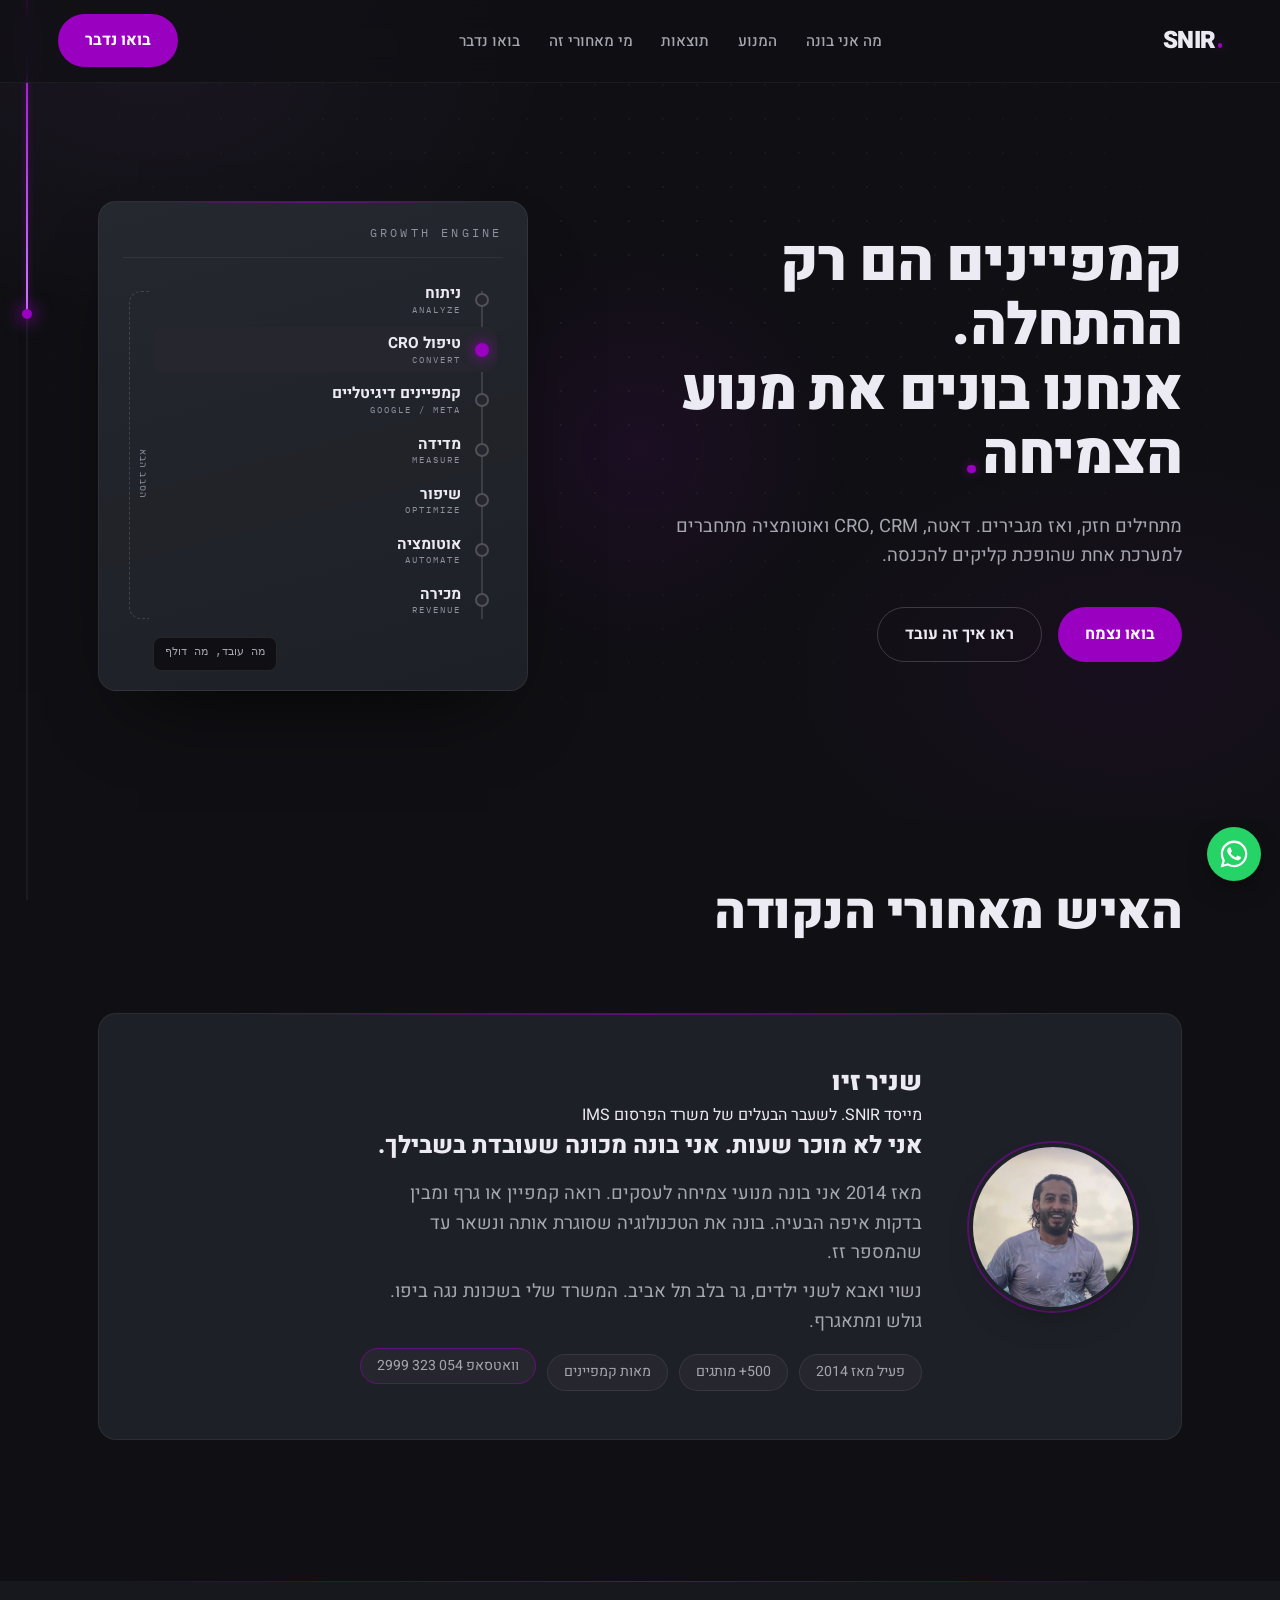
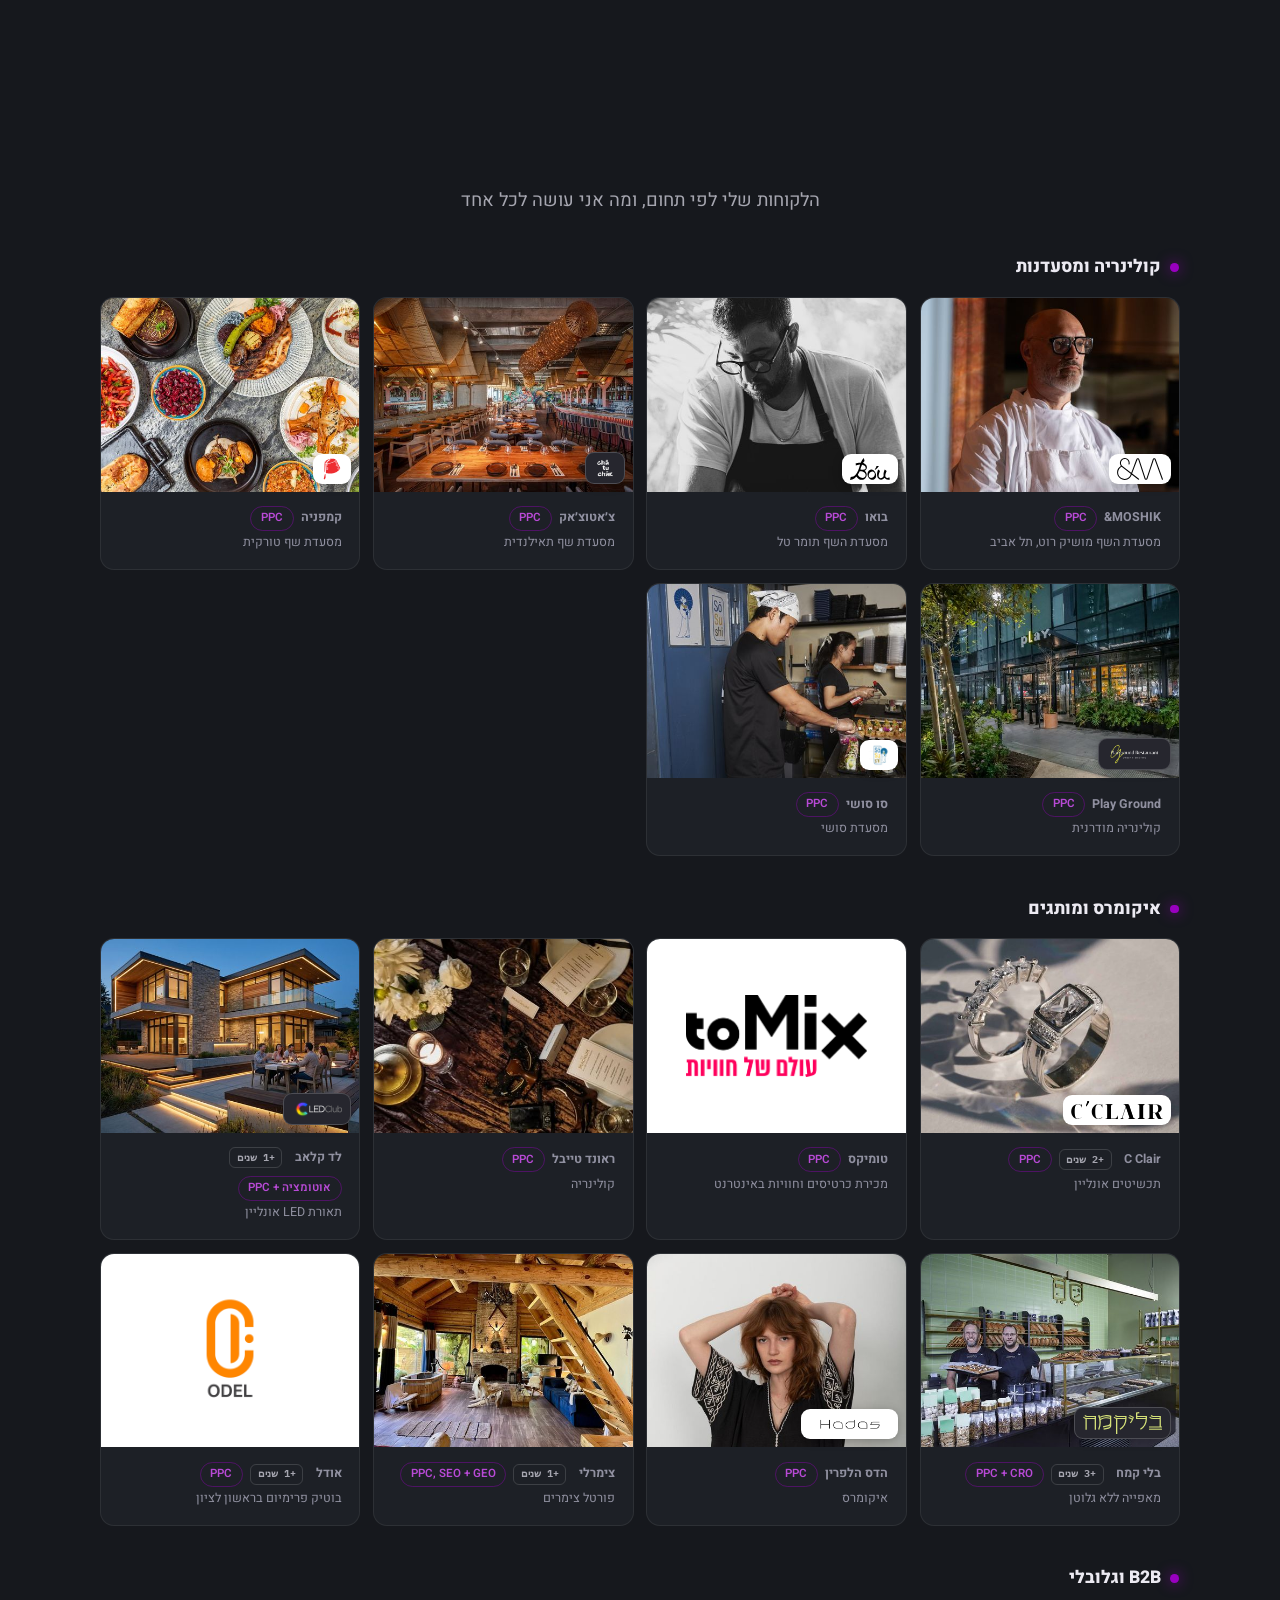
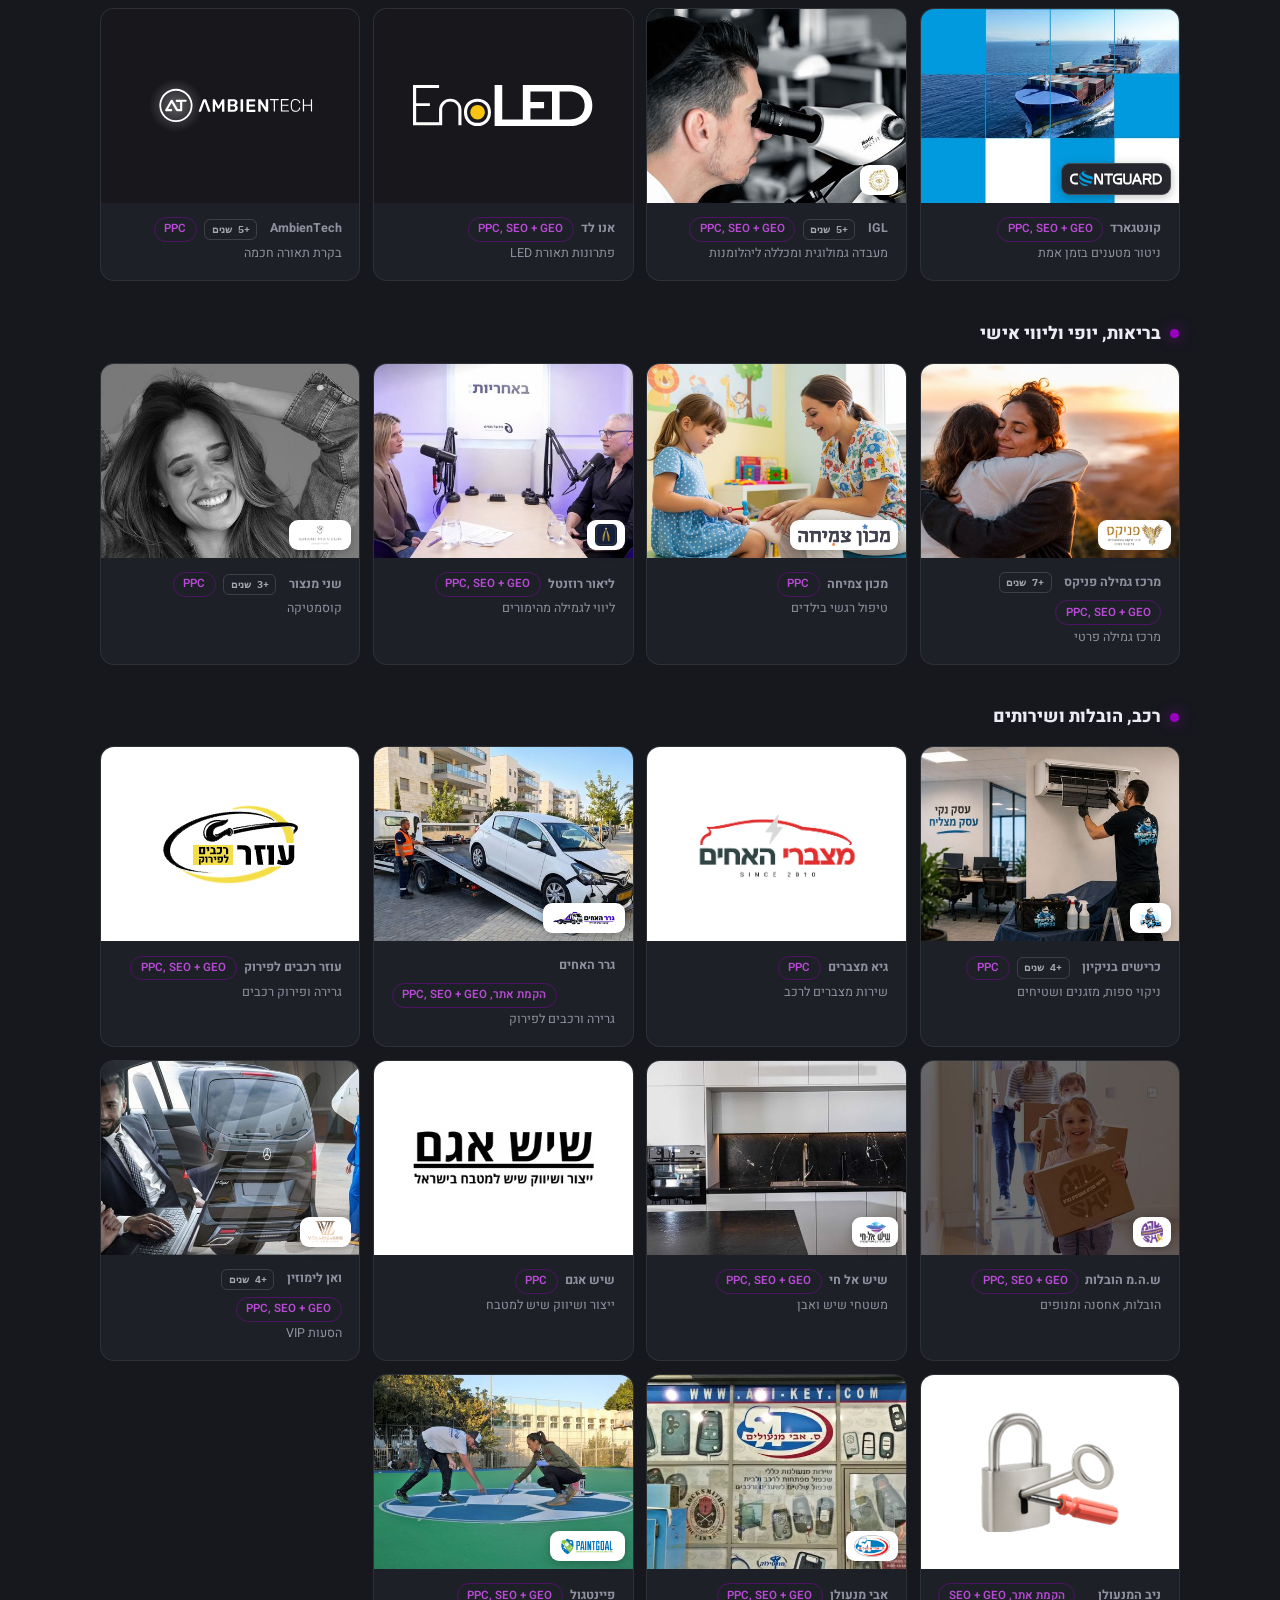
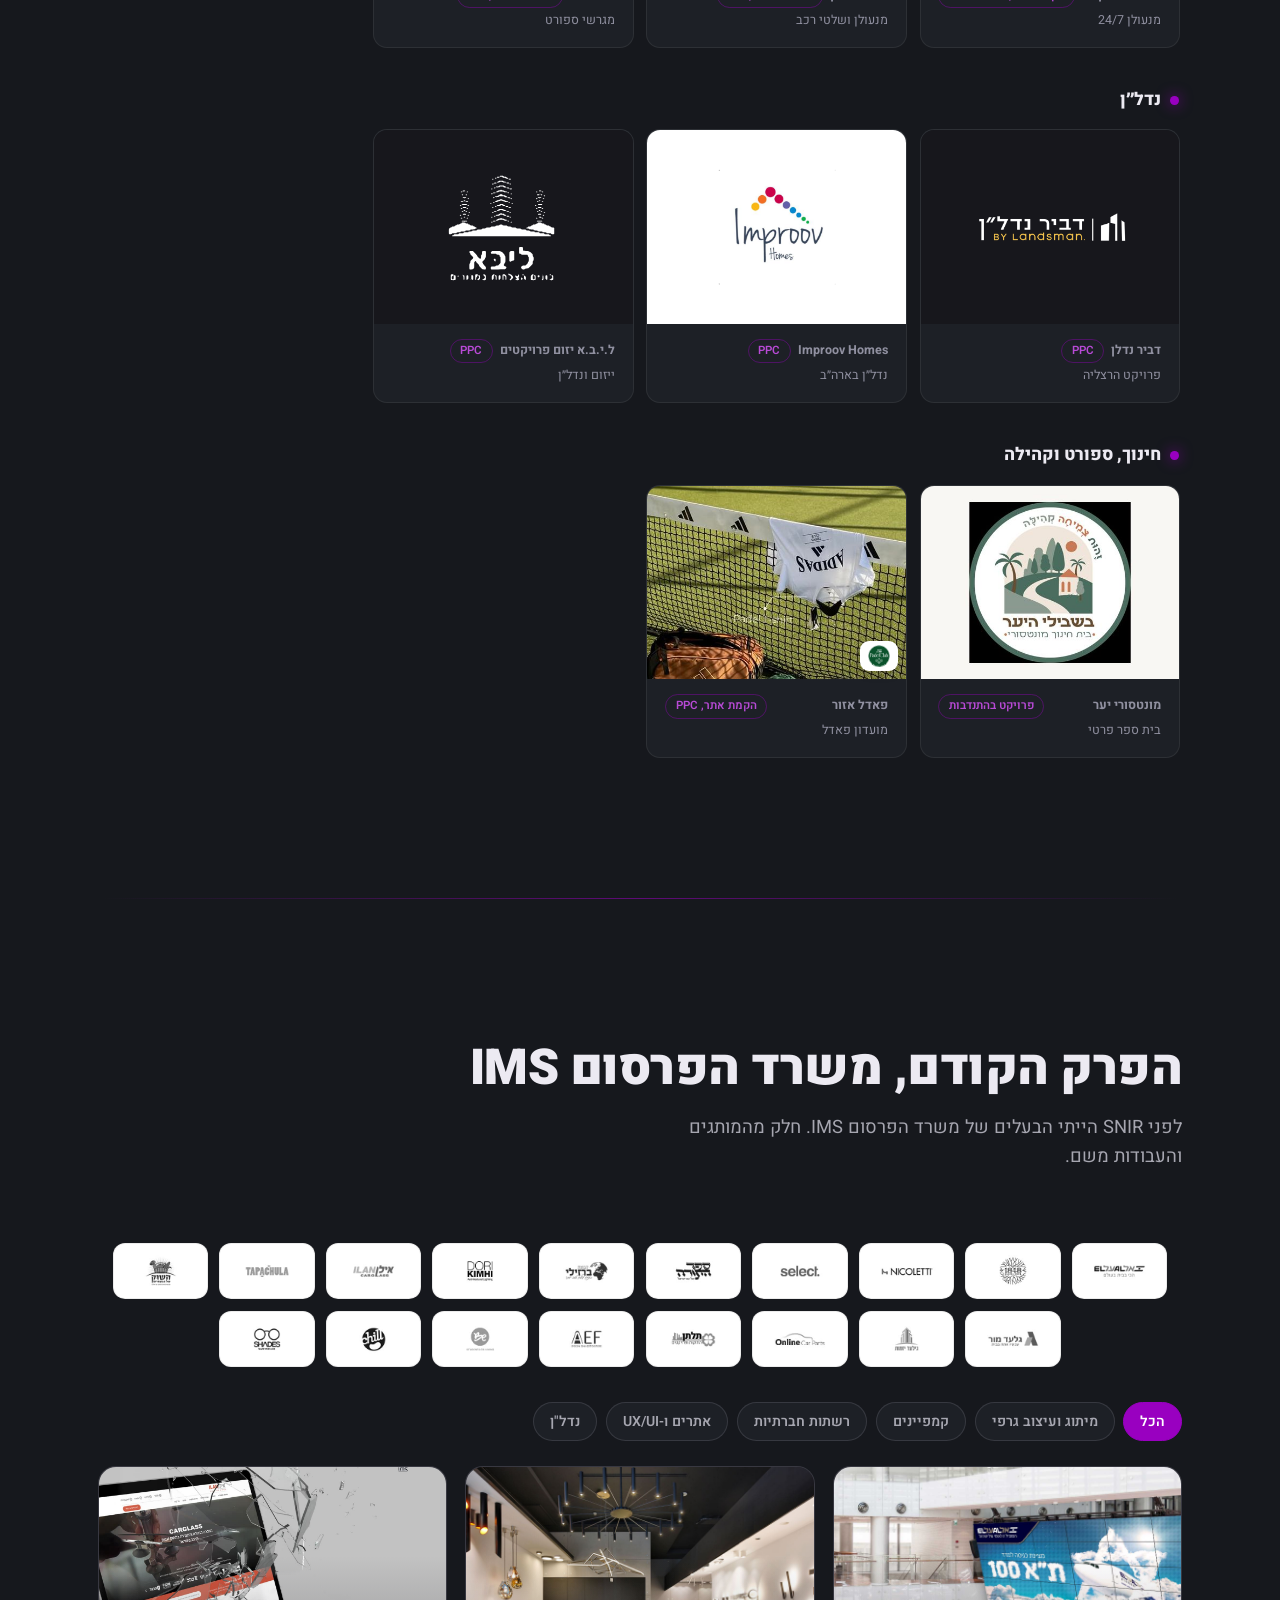
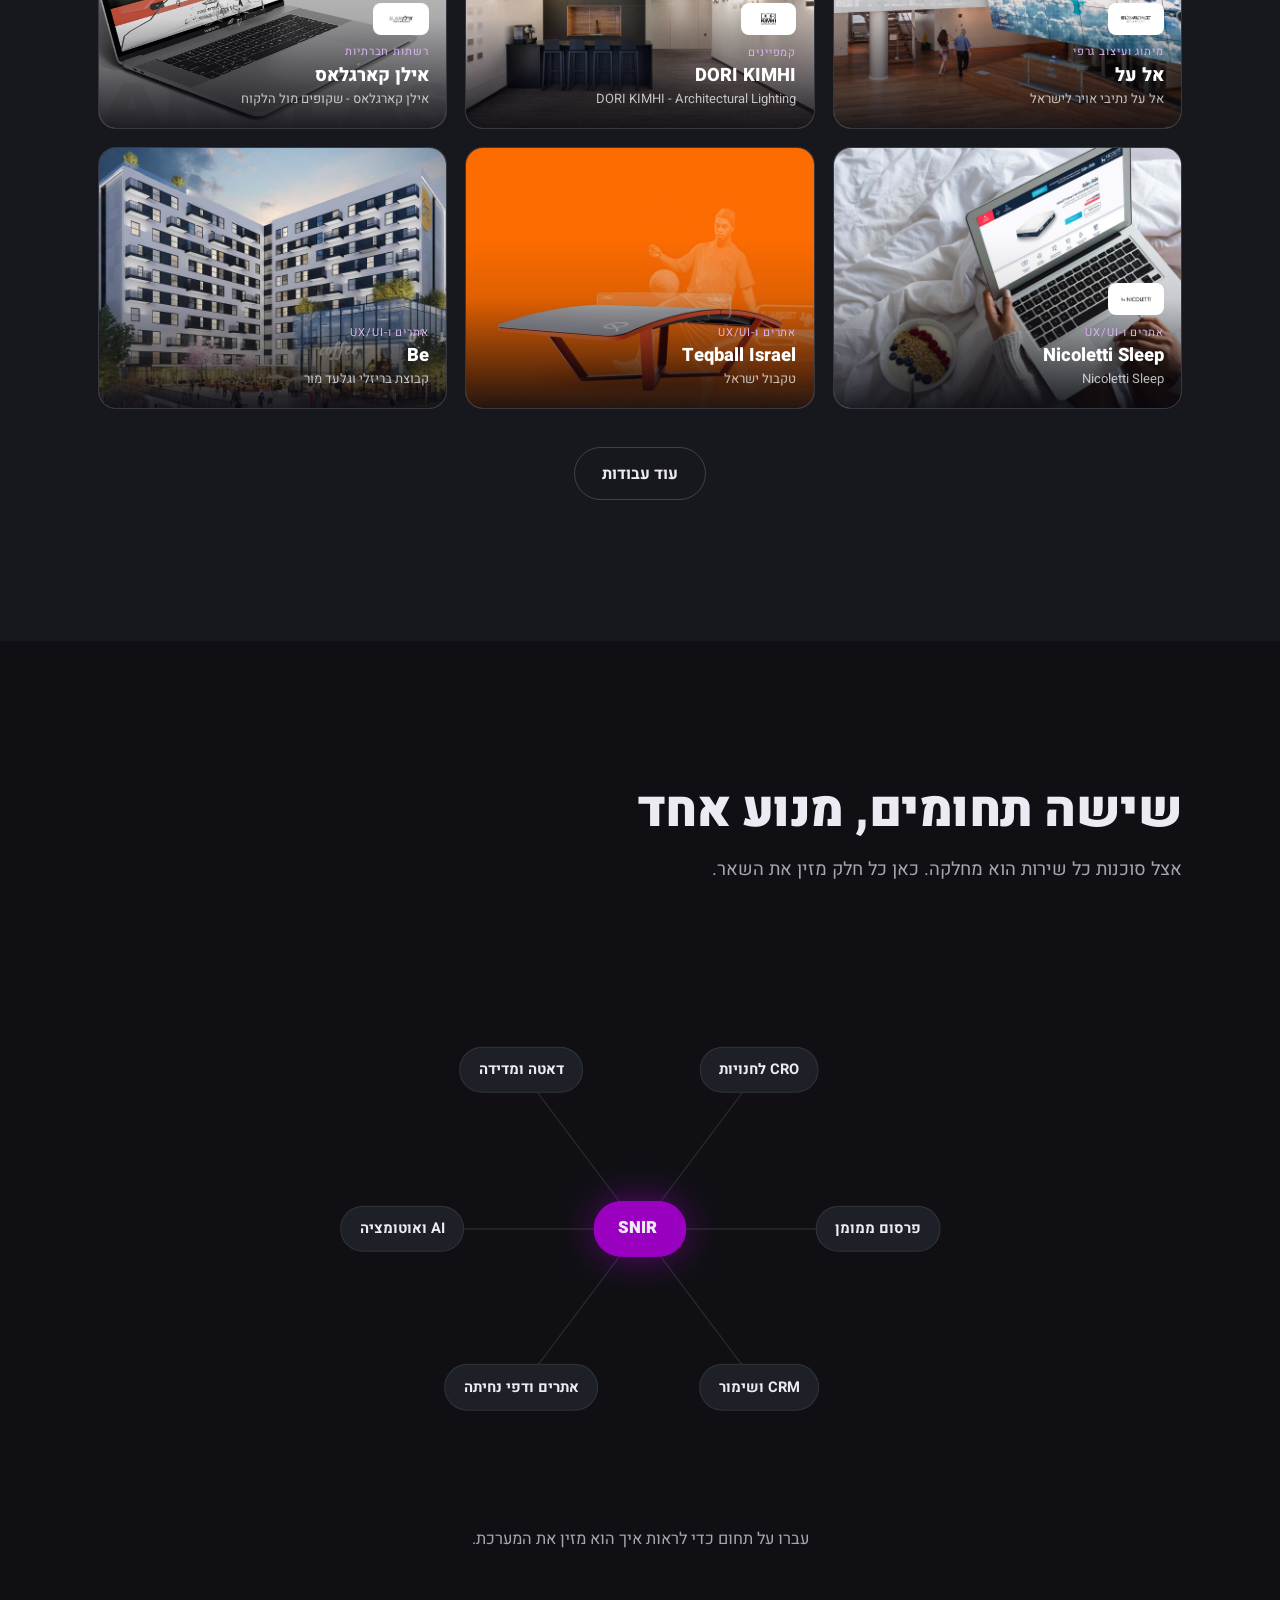
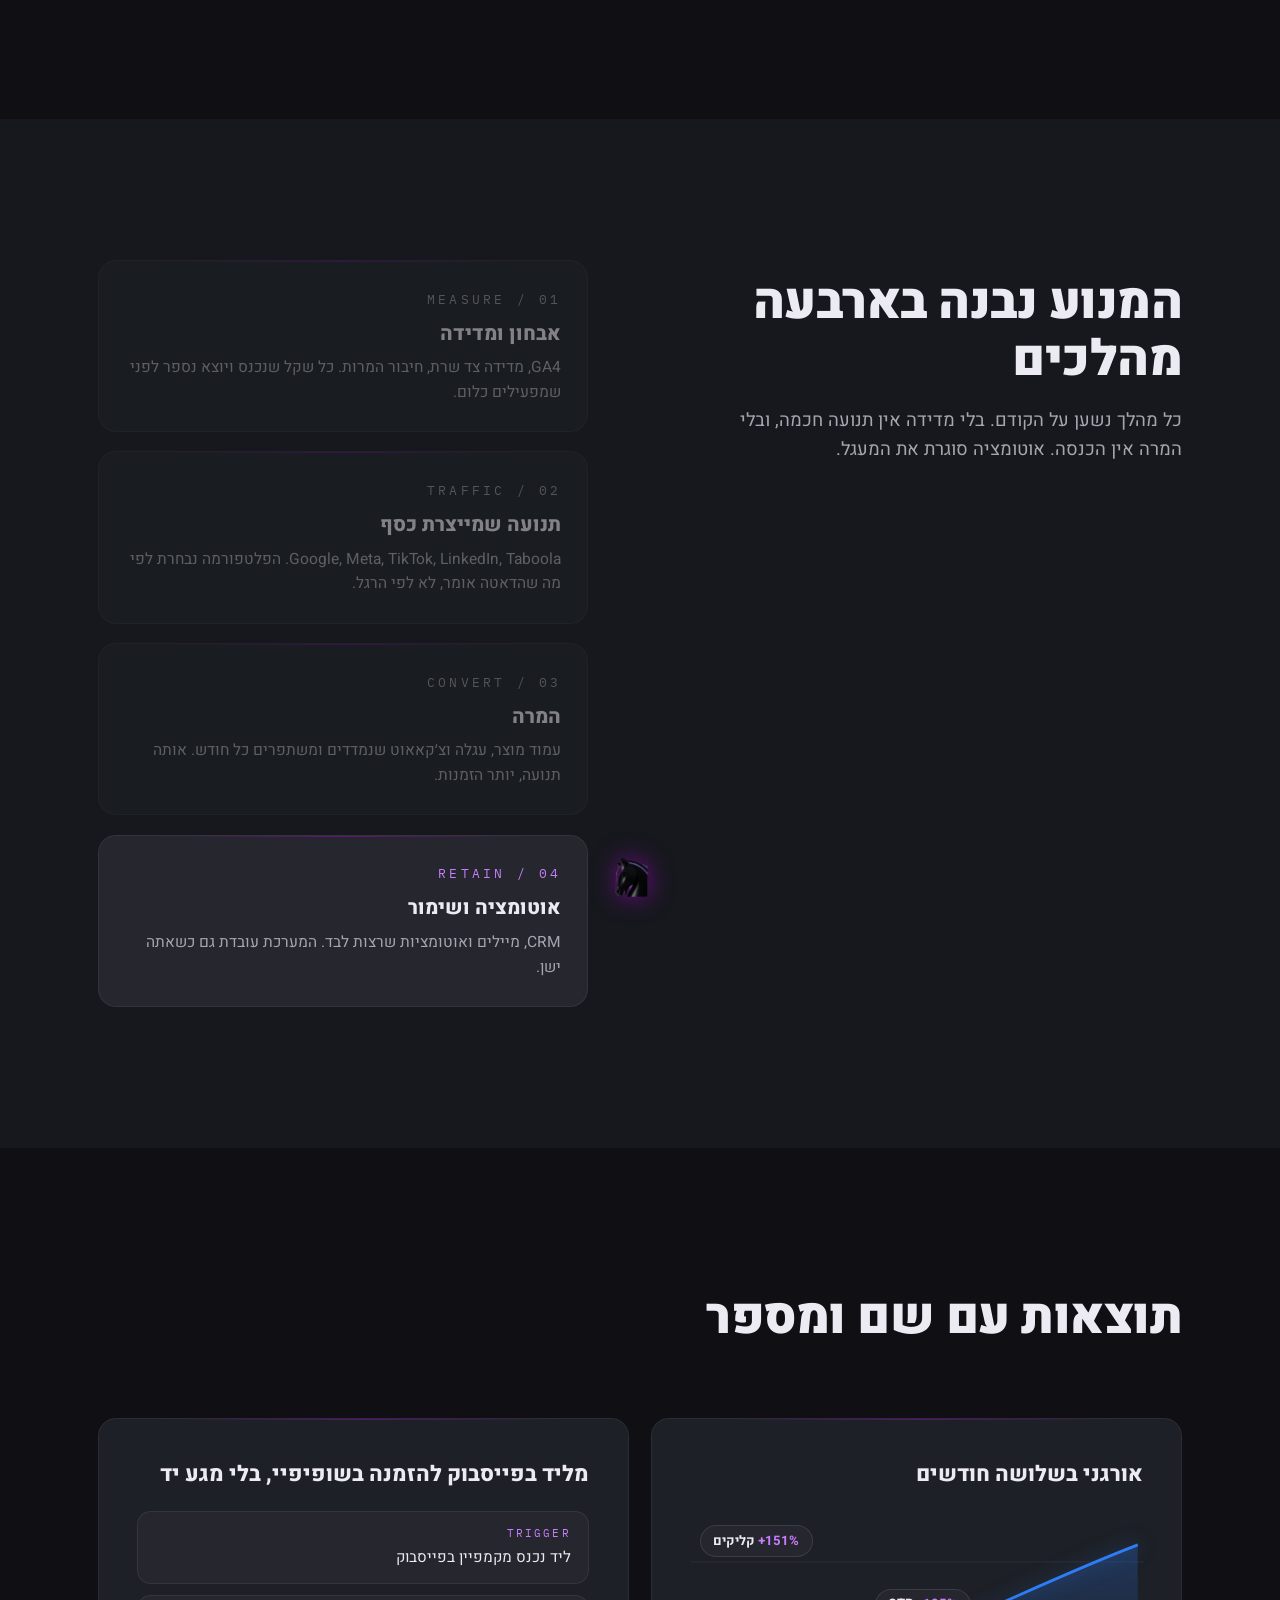
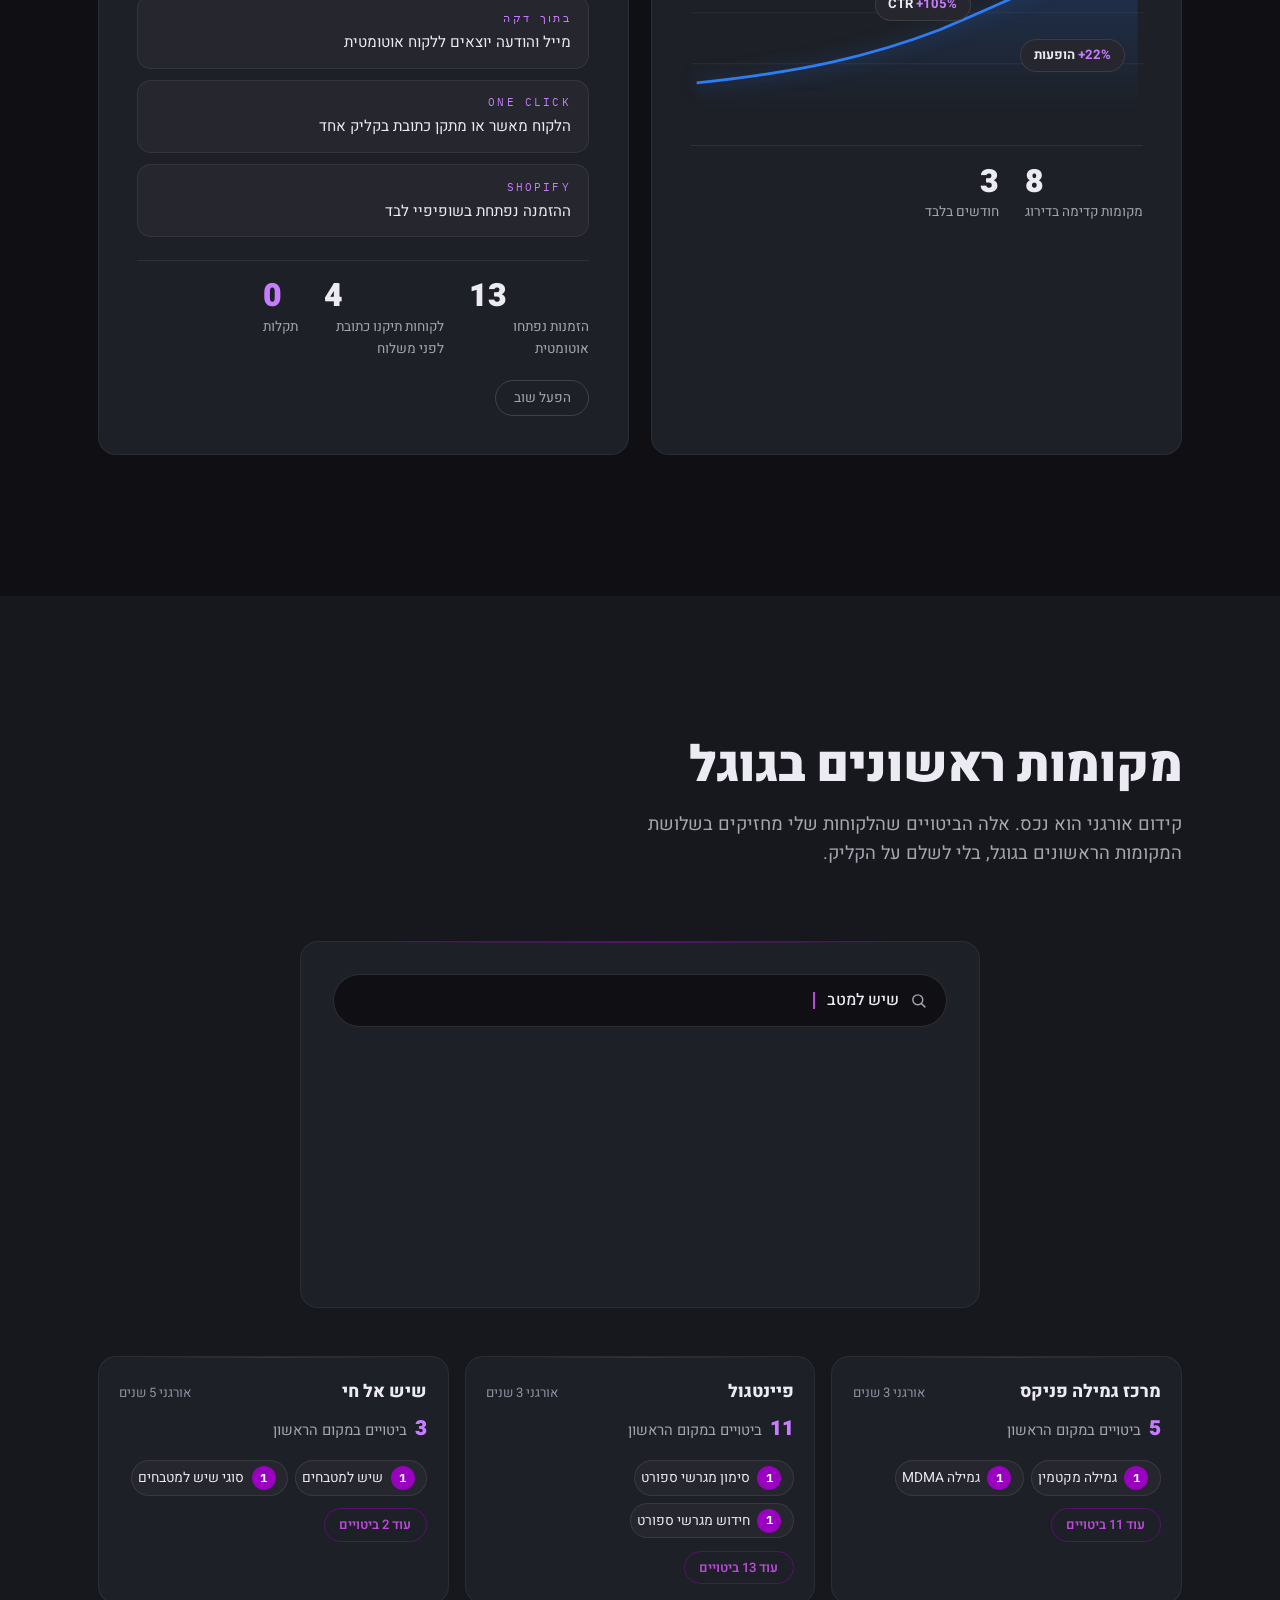
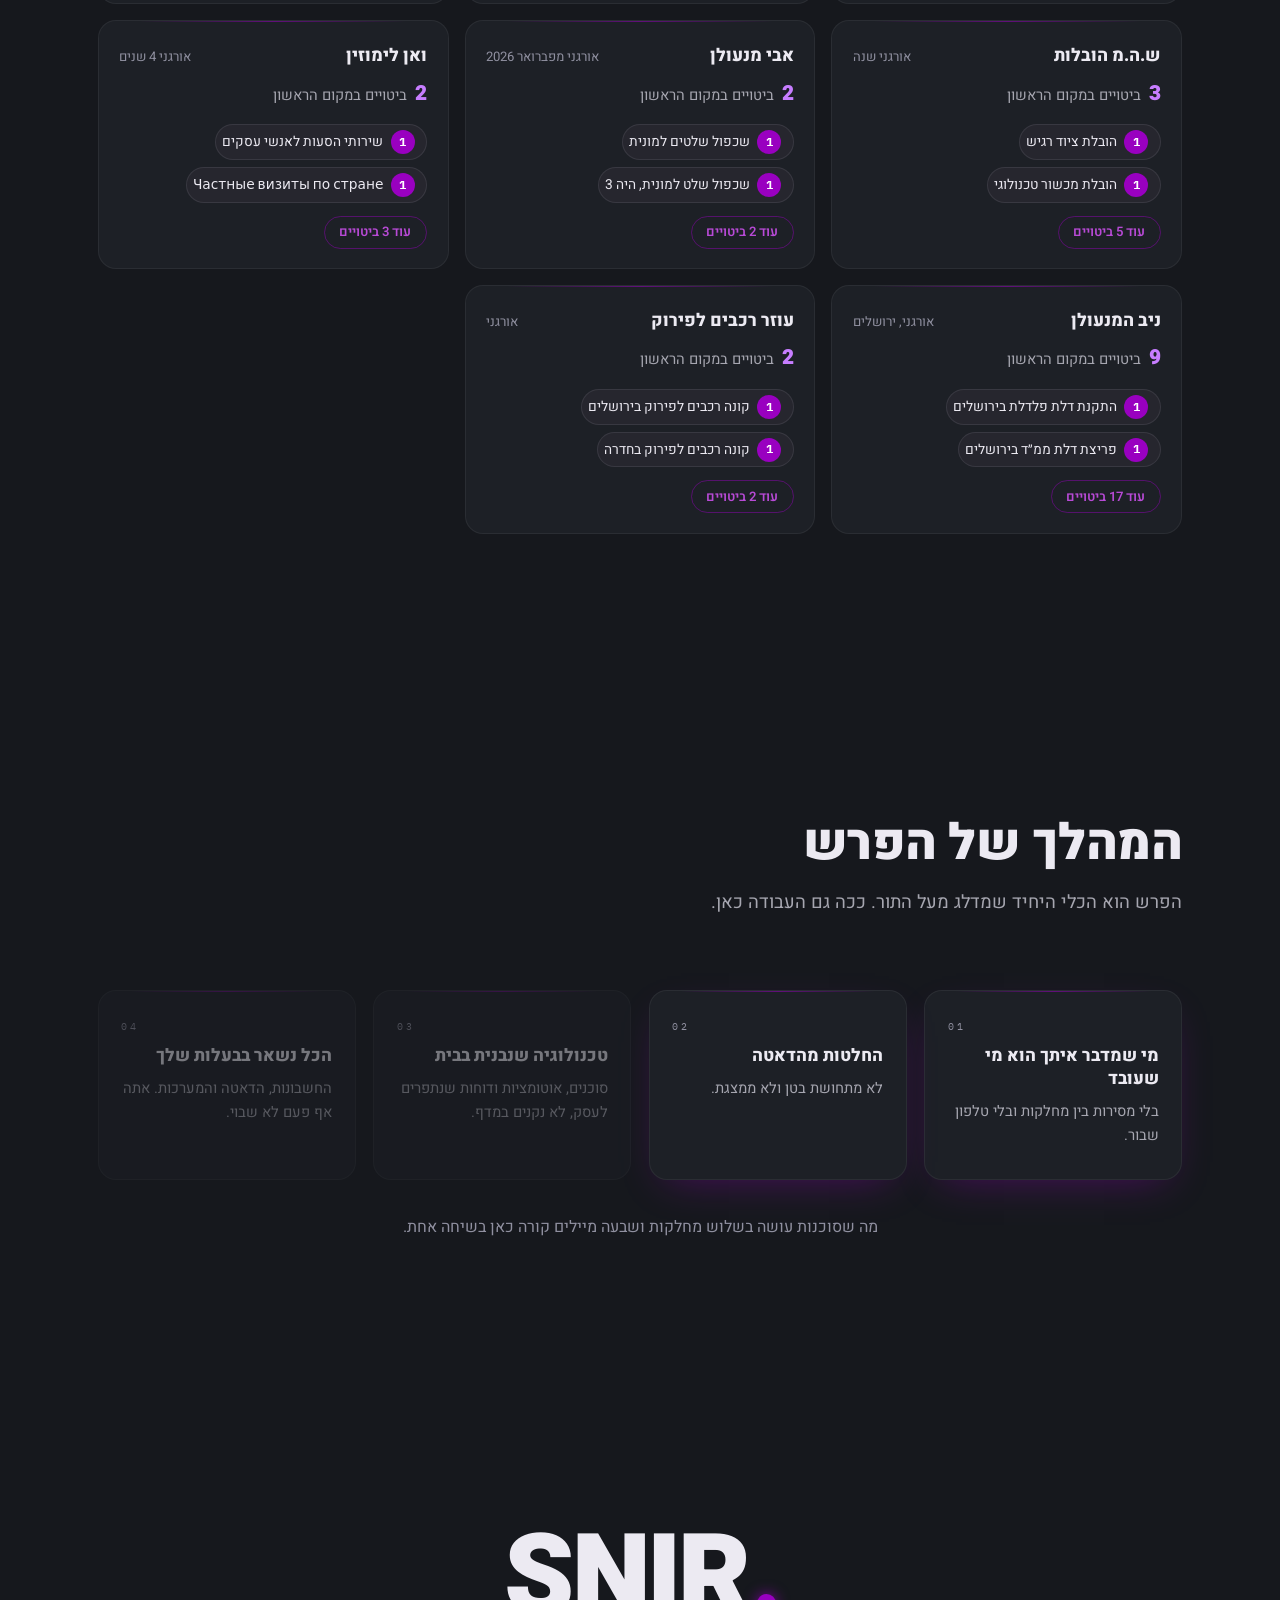
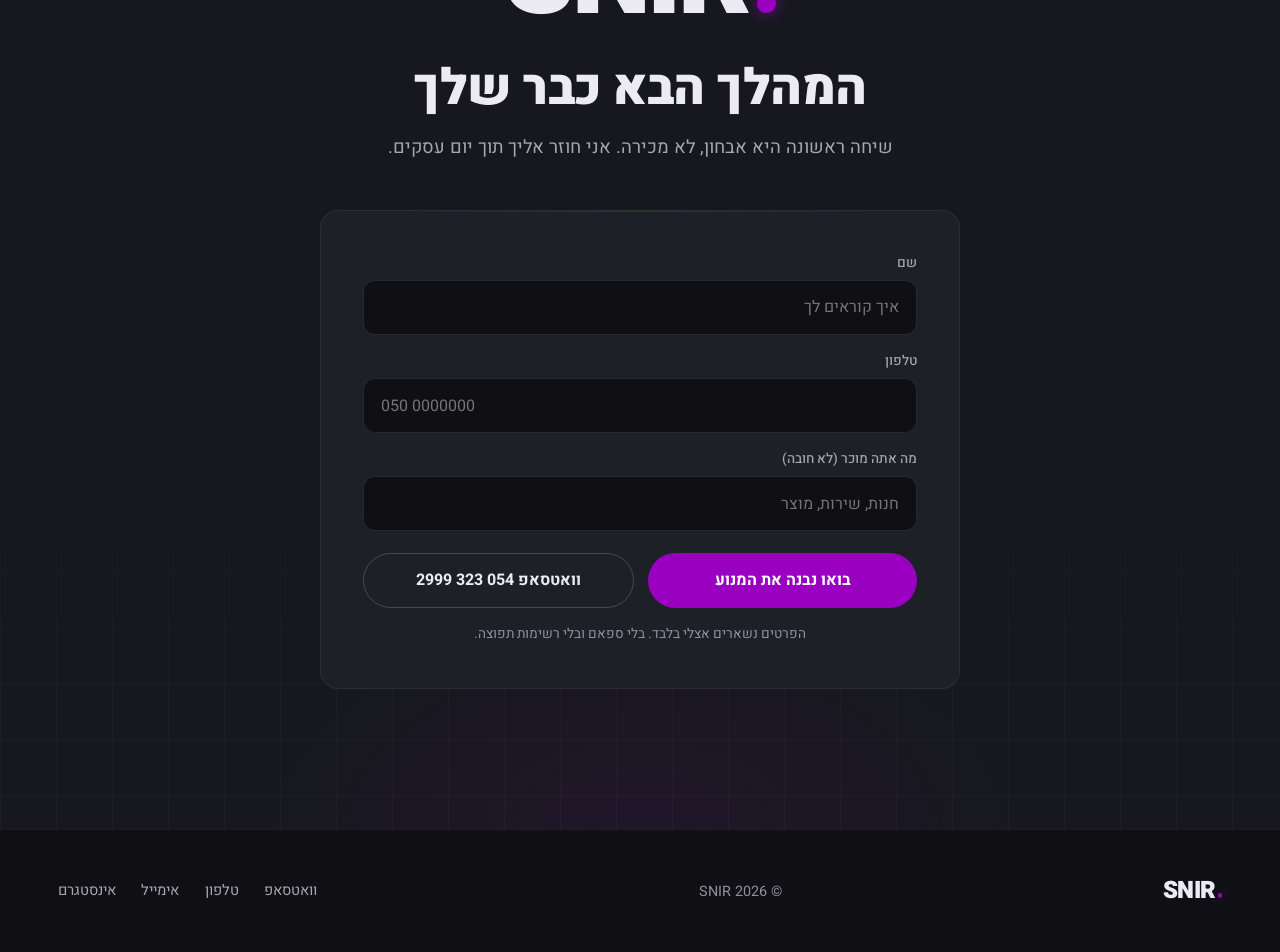
==== index.html @ 6c7187f3 "Trim client list: remove Gino Surf Shop, Barzilai Mor, 2PHD (incl. organic panel and SERP query), Mi" ====
<!DOCTYPE html>
<html lang="he" dir="rtl">
<head>
  <!-- Google Tag Manager -->
  <script>(function(w,d,s,l,i){w[l]=w[l]||[];w[l].push({'gtm.start':
  new Date().getTime(),event:'gtm.js'});var f=d.getElementsByTagName(s)[0],
  j=d.createElement(s),dl=l!='dataLayer'?'&l='+l:'';j.async=true;j.src=
  'https://www.googletagmanager.com/gtm.js?id='+i+dl;f.parentNode.insertBefore(j,f);
  })(window,document,'script','dataLayer','GTM-WCPBBN33');</script>
  <!-- End Google Tag Manager -->

  <meta charset="UTF-8">
  <meta name="viewport" content="width=device-width, initial-scale=1.0">
  <title>SNIR. · מנוע צמיחה, דאטה ואוטומציה</title>
  <meta name="description" content="שניר זיו מחבר פרסום ממומן, דאטה, CRO ואוטומציה למערכת אחת שהופכת קליקים להכנסה. מלווה עסקים ומותגים מאז 2014, עם שליטה מלאה בכל המספרים.">
  <meta name="theme-color" content="#101014">
  <link rel="canonical" href="https://snirdote.co.il/">
  <meta property="og:type" content="website">
  <meta property="og:url" content="https://snirdote.co.il/">
  <meta property="og:title" content="SNIR. · מנוע צמיחה, דאטה ואוטומציה">
  <meta property="og:description" content="קמפיינים הם רק ההתחלה. פרפורמנס, דאטה, CRO ואוטומציה במערכת אחת, מהקליק ועד להכנסה.">
  <meta property="og:image" content="https://snirdote.co.il/assets/brand/snir-seal.png">
  <meta property="og:locale" content="he_IL">
  <meta property="og:site_name" content="SNIR">
  <meta property="og:image:alt" content="החותם של SNIR, פרש שחמט בתוך עיגול">
  <meta name="twitter:card" content="summary_large_image">
  <link rel="icon" type="image/png" href="assets/brand/favicon.png">
  <link rel="preconnect" href="https://fonts.googleapis.com">
  <link rel="preconnect" href="https://fonts.gstatic.com" crossorigin>
  <link href="https://fonts.googleapis.com/css2?family=Heebo:wght@400;500;700;800;900&family=IBM+Plex+Mono:wght@400;500&display=swap" rel="stylesheet">

<style>
/* ============ tokens ============ */
:root{
  --bg:#101014; --panel:#16181D; --card:#1D2026; --raise:#26262E;
  --purple:#9900C0; --purple-soft:#B84AD6; --blue:#2E7CF6; --pink:#C77DFF;
  --text:#ECEAF2; --dim:#A6A6B0; --mute:#9090A0;
  --mono:'IBM Plex Mono',monospace; --sans:'Heebo',system-ui,sans-serif;
  --maxw:1200px; --pad:clamp(1.25rem,4.5vw,4rem);
  --keyline:linear-gradient(90deg,transparent,rgba(153,0,192,.55),transparent);
}
*{margin:0;padding:0;box-sizing:border-box}
html{scroll-behavior:smooth}
body{font-family:var(--sans);background:var(--bg);color:var(--text);line-height:1.6;overflow-x:hidden}
a{color:inherit;text-decoration:none}
img{max-width:100%}
.wrap{max-width:var(--maxw);margin-inline:auto;padding-inline:var(--pad)}
section{padding-block:clamp(5rem,11vw,10rem);position:relative}
h2{font-size:clamp(1.9rem,4.5vw,3.1rem);font-weight:900;letter-spacing:-.01em;line-height:1.15}
.lead{color:var(--dim);font-size:clamp(1rem,2.2vw,1.15rem);max-width:56ch}
.mono{font-family:var(--mono);font-size:.72rem;letter-spacing:.28em;text-transform:uppercase;color:var(--mute);display:block;direction:ltr;unicode-bidi:isolate;text-align:match-parent}
.mono.p{color:var(--mute)}
.grad{background:linear-gradient(92deg,var(--purple-soft),var(--pink));-webkit-background-clip:text;background-clip:text;color:transparent}
.dot{display:inline-block;width:.16em;height:.16em;border-radius:50%;background:var(--purple);vertical-align:baseline;margin-inline-start:.08em;box-shadow:0 0 14px rgba(153,0,192,.8)}
.sec-head{margin-bottom:clamp(2.5rem,6vw,4.5rem)}
.sec-head .mono{margin-bottom:.9rem}

/* keyline top edge for cards */
.kcard{background:var(--card);border-radius:18px;position:relative;border:1px solid rgba(255,255,255,.06)}
.kcard::before{content:"";position:absolute;top:0;inset-inline:12%;height:1px;background:var(--keyline)}

/* ============ reveal system ============ */
.reveal{opacity:0;transform:translateY(14px);transition:opacity .7s cubic-bezier(.2,.7,.2,1),transform .7s cubic-bezier(.2,.7,.2,1);transition-delay:calc(var(--i,0)*75ms)}
.reveal.on{opacity:1;transform:none}

/* ============ signal thread ============ */
#thread{position:fixed;inset-block:0;inset-inline-end:26px;width:2px;z-index:5;pointer-events:none}
#thread .track{position:absolute;inset:0;background:rgba(255,255,255,.05)}
#thread .fill{position:absolute;top:0;left:0;width:100%;height:100%;background:linear-gradient(180deg,var(--purple),var(--pink));transform:scaleY(0);transform-origin:top;box-shadow:0 0 10px rgba(153,0,192,.6)}
#thread .head{position:absolute;left:50%;top:0;width:10px;height:10px;border-radius:50%;background:var(--purple);box-shadow:0 0 16px 4px rgba(153,0,192,.55);transform:translate(-50%,-50%)}
@media(max-width:900px){#thread{display:none}}

/* ============ cursor glow ============ */
#cursor{position:fixed;width:460px;height:460px;border-radius:50%;pointer-events:none;z-index:1;
  background:radial-gradient(circle,rgba(153,0,192,.09),transparent 65%);transform:translate(-50%,-50%);left:0;top:0}
@media(hover:none){#cursor{display:none}}

/* ============ topbar ============ */
.topbar{position:fixed;inset-inline:0;top:0;z-index:50;display:flex;align-items:center;justify-content:space-between;
  padding:.9rem var(--pad);backdrop-filter:blur(14px);background:rgba(16,16,20,.72);border-bottom:1px solid rgba(255,255,255,.05)}
.brand{font-weight:900;font-size:1.5rem;letter-spacing:-.02em;direction:ltr}
.brand .dot{width:.2em;height:.2em;animation:dotpulse 2.6s ease-in-out infinite}
@keyframes dotpulse{0%,100%{box-shadow:0 0 10px rgba(153,0,192,.55)}50%{box-shadow:0 0 22px 4px rgba(153,0,192,.95)}}
.topbar nav{display:flex;gap:1.8rem}
.topbar nav a{color:var(--dim);font-size:.95rem;font-weight:500;transition:color .2s}
.topbar nav a:hover{color:var(--text)}
.btn{display:inline-flex;align-items:center;gap:.55rem;background:var(--purple);color:#fff;font-weight:700;
  padding:.85rem 1.7rem;border-radius:999px;border:none;cursor:pointer;font-size:1rem;font-family:var(--sans);
  transition:transform .2s,box-shadow .2s,background .2s;will-change:transform}
.btn:hover{box-shadow:0 8px 34px -8px rgba(153,0,192,.75);background:#AB0FD4}
.btn.ghost{background:transparent;border:1px solid rgba(255,255,255,.18);color:var(--text)}
.btn.ghost:hover{border-color:var(--purple-soft);color:#fff;box-shadow:none}
.nav-toggle{display:none;background:none;border:none;color:var(--text);cursor:pointer}
@media(max-width:900px){
  .topbar nav{display:none;position:absolute;top:100%;inset-inline:0;background:rgba(16,16,20,.97);flex-direction:column;padding:1.4rem var(--pad);gap:1.1rem;border-bottom:1px solid rgba(255,255,255,.07)}
  .topbar.open nav{display:flex}
  .nav-toggle{display:block}
  .topbar .btn{padding:.6rem 1.1rem;font-size:.9rem}
}

/* ============ hero ============ */
.hero{min-height:min(100svh,820px);display:flex;align-items:center;padding-top:5.5rem;padding-bottom:1rem;
  background:
    radial-gradient(52vw 46vh at 12% 8%,rgba(199,125,255,.05),transparent 60%),
    radial-gradient(44vw 40vh at 88% 82%,rgba(153,0,192,.06),transparent 60%),
    var(--bg)}
.hero::before{content:"";position:absolute;inset:0;
  background-image:radial-gradient(rgba(255,255,255,.05) 1px,transparent 1px);
  background-size:34px 34px;mask-image:radial-gradient(60% 60% at 50% 40%,#000 20%,transparent 100%);pointer-events:none}
.hero .wrap{display:grid;grid-template-columns:1.05fr .95fr;gap:clamp(2rem,5vw,5rem);align-items:center;position:relative;z-index:2}
.hero h1{font-size:clamp(2.1rem,4.6vw,3.6rem);font-weight:900;line-height:1.12;letter-spacing:-.015em}
.hero h1 .line{display:block;overflow:hidden}
.hero h1 .line>span{display:inline-block;transform:translateY(110%);animation:riseup .9s cubic-bezier(.2,.75,.2,1) forwards}
.hero h1 .line:nth-child(2)>span{animation-delay:.12s}
@keyframes riseup{to{transform:none}}
.hero .sub{margin-top:1.5rem;max-width:54ch}
.hero .ctas{margin-top:2.3rem;display:flex;gap:1rem;flex-wrap:wrap}
.hero .eyebrow{margin-bottom:1.2rem}

@keyframes drawline{to{stroke-dashoffset:0}}
/* hero growth engine */
.hdot{display:inline-block;width:.15em;height:.15em;border-radius:50%;background:var(--purple);
  margin-inline-start:.1em;box-shadow:0 0 10px rgba(153,0,192,.55)}
.engine{padding:1.4rem 1.5rem 1.2rem;background:linear-gradient(165deg,rgba(255,255,255,.035),rgba(255,255,255,0)) ,var(--card);
  box-shadow:0 40px 80px -40px rgba(0,0,0,.8);max-width:430px;justify-self:end;width:100%}
.eng-head{display:flex;align-items:center;justify-content:space-between;margin-bottom:1.2rem;
  padding-bottom:.9rem;border-bottom:1px solid rgba(255,255,255,.06)}
.eng-live{font-family:var(--mono);font-size:.68rem;letter-spacing:.22em;color:var(--dim);display:flex;align-items:center;gap:.5rem;direction:ltr}
.eng-live .pdot{width:7px;height:7px;border-radius:50%;background:#4ADE80;opacity:.75;animation:livepulse 2.4s infinite}
@keyframes livepulse{0%,100%{opacity:.75}50%{opacity:.35}}
.eng-flow{position:relative;display:flex;flex-direction:column;gap:.35rem;padding-inline-start:6px;padding-inline-end:30px}
.eng-line{position:absolute;top:14px;bottom:52px;inset-inline-start:20px;width:2px;
  background:rgba(255,255,255,.12)}
.eng-return{position:absolute;top:14px;bottom:52px;inset-inline-end:6px;width:20px;
  border:1px dashed rgba(255,255,255,.14);border-inline-start:none;
  border-start-end-radius:12px;border-end-end-radius:12px}
.eng-return-label{position:absolute;inset-inline-end:-6px;top:50%;transform:translateY(-50%) rotate(90deg);
  font-size:.6rem;color:var(--mute);letter-spacing:.12em;white-space:nowrap}
.sig{position:absolute;inset-inline-start:17px;top:0;width:8px;height:8px;border-radius:50%;
  background:var(--blue);box-shadow:0 0 7px 1px rgba(46,124,246,.45);animation:sigfall 4.2s linear infinite;opacity:0}
.sig.s2{animation-delay:2.1s;background:rgba(184,74,214,.85);box-shadow:0 0 7px 1px rgba(153,0,192,.4)}
@keyframes sigfall{0%{top:2%;opacity:0}10%{opacity:1}80%{opacity:1}92%{top:82%;opacity:0}100%{top:82%;opacity:0}}
.erow{display:flex;align-items:center;gap:.85rem;padding:.44rem .5rem;border-radius:10px;position:relative;
  opacity:0;transform:translateY(8px);animation:rowin .6s cubic-bezier(.2,.7,.2,1) forwards;animation-delay:calc(.25s + var(--d)*.12s)}
@keyframes rowin{to{opacity:1;transform:none}}
.eng-flow.cycling .erow{transition:opacity .45s,background .45s}
.eng-flow.cycling .erow:not(.act){opacity:.38}
.eng-flow.cycling .erow.act{opacity:1;background:var(--raise)}
.edot{width:14px;height:14px;border-radius:50%;flex:0 0 auto;background:var(--raise);
  border:2px solid rgba(255,255,255,.2);position:relative;z-index:1;transition:background .45s,border-color .45s,box-shadow .45s}
.erow.act .edot{background:var(--purple);border-color:transparent;box-shadow:0 0 12px 2px rgba(153,0,192,.55)}
.etxt{display:flex;flex-direction:column;line-height:1.25;flex:1}
.etxt b{font-size:.96rem;font-weight:700}
.emono{font-family:var(--mono);font-size:.56rem;letter-spacing:.22em;color:var(--mute);direction:ltr;text-align:start;unicode-bidi:isolate;align-self:flex-start}
.loop-chip-wrap{display:flex;justify-content:flex-end;margin-top:.6rem;min-height:2.1em}
.echip{font-family:var(--mono);font-size:.7rem;color:var(--dim);background:var(--bg);
  border:1px solid rgba(255,255,255,.09);border-radius:8px;padding:.3rem .7rem;direction:rtl;white-space:nowrap;
  transition:opacity .3s}
.echip.swap{opacity:0}
@media(max-width:900px){
  .hero .wrap{grid-template-columns:1fr}
  .engine{justify-self:center;max-width:420px}
}

/* ============ proof band ============ */
#proof{background:var(--panel)}
#proof::before,#proof::after{content:"";position:absolute;inset-inline:8%;height:1px;background:var(--keyline)}
#proof::before{top:0}#proof::after{bottom:0}
.stats{display:grid;grid-template-columns:repeat(4,1fr);gap:1.1rem}
@media(max-width:820px){.stats{grid-template-columns:repeat(2,1fr)}}
.stat{padding:1.9rem 1.2rem;text-align:center}
.stat .num{font-weight:900;font-size:clamp(2.3rem,4.6vw,3.4rem);line-height:1;letter-spacing:-.02em;direction:ltr}
.stat.hot .num{background:linear-gradient(92deg,var(--purple-soft),var(--pink));-webkit-background-clip:text;background-clip:text;color:transparent}
.stat .lbl{color:var(--dim);margin-top:.7rem;font-size:.98rem}
.src{margin-top:1.6rem;text-align:center;color:var(--mute);font-size:.88rem}
.src .mono{margin-top:.5rem}
/* clients marquee */
.clients-head{margin-top:clamp(2.5rem,6vw,4rem);text-align:center}
.marq{margin-top:1.2rem;overflow:hidden;position:relative;
  mask-image:linear-gradient(90deg,transparent,#000 10%,#000 90%,transparent)}
.marq .row{display:flex;gap:.9rem;width:max-content;animation:marq 60s linear infinite}
.marq .row.rev{animation-direction:reverse;animation-duration:70s}
.marq:hover .row{animation-play-state:paused}
@keyframes marq{to{transform:translateX(50%)}}
.cchip{display:flex;flex-direction:column;gap:.1rem;background:var(--card);border:1px solid rgba(255,255,255,.07);
  border-radius:14px;padding:.7rem 1.25rem;white-space:nowrap;transition:border-color .25s,transform .25s}
.cchip:hover{border-color:rgba(153,0,192,.55);transform:translateY(-2px)}
.cchip b{font-size:.95rem;font-weight:700;color:var(--text)}
.cchip span{font-size:.78rem;color:var(--mute)}
.cchip i{font-style:normal;font-size:.78rem;color:var(--purple-soft);margin-top:.15rem}
.cgroup{max-width:1080px;margin:2.4rem auto 0}
.cg-title{display:flex;align-items:center;gap:.55rem;font-weight:800;font-size:1.1rem}
.cg-title .dot{width:.5em;height:.5em}
.cg-grid{display:grid;grid-template-columns:repeat(auto-fill,minmax(230px,1fr));gap:.8rem;margin-top:.95rem}
.cg-grid .cchip{white-space:normal;padding:0;overflow:hidden;display:flex;flex-direction:column}
.cmedia{width:100%;aspect-ratio:4/3;height:auto;object-fit:cover;display:block}
.ctile{display:flex;align-items:center;justify-content:center;position:relative;background:linear-gradient(150deg,var(--raise),var(--panel))}
.ctile span{font-weight:900;font-size:2.6rem;opacity:.5}
.ctile em{position:absolute;width:10px;height:10px;border-radius:50%;background:var(--purple);inset-inline-end:14px;bottom:12px;box-shadow:0 0 12px rgba(153,0,192,.6)}
.cbody{padding:.8rem 1.1rem 1rem;display:flex;flex-direction:column;gap:.15rem}
.cwrap{position:relative}
.clogo{position:absolute;bottom:8px;inset-inline-start:8px;background:#fff;border-radius:9px;
  padding:4px 8px;display:flex;align-items:center;box-shadow:0 2px 10px rgba(0,0,0,.25)}
.clogo img{height:22px;width:auto;max-width:92px;object-fit:contain;display:block}
.clogo.dk{background:#26262E;border:1px solid rgba(255,255,255,.18)}
.ltile{display:flex;align-items:center;justify-content:center;background:#FFFFFF}
.ltile img{max-width:70%;max-height:62%;width:auto;height:auto;object-fit:contain;image-rendering:auto}
.ltile.dk{background:#17171C}
/* featured clients */
.fc-grid{max-width:1080px;margin:1rem auto 0;display:grid;grid-template-columns:repeat(3,1fr);gap:1rem}
@media(max-width:820px){.fc-grid{grid-template-columns:1fr}}
.fc-card{overflow:hidden;margin:0}
.fc-card img{width:100%;height:230px;object-fit:cover;display:block}
.fc-card figcaption{padding:1rem 1.2rem 1.2rem;display:flex;flex-direction:column;gap:.15rem}
.fc-card b{font-size:1.05rem;font-weight:800}
.fc-card span{color:var(--mute);font-size:.85rem}
.fc-card i{font-style:normal;color:var(--purple-soft);font-size:.85rem}

.cchip b{display:flex;align-items:center;gap:.45rem;flex-wrap:wrap}
.cchip i.cwork{margin-inline-start:auto;margin-top:0;font-style:normal;font-size:.72rem;font-weight:600;color:var(--purple-soft);border:1px solid rgba(153,0,192,.4);border-radius:999px;padding:.14rem .6rem;white-space:nowrap}
.cchip .yrs bdi{direction:ltr;unicode-bidi:isolate}
.cchip .yrs{text-decoration:none;font-family:var(--mono);font-size:.62rem;color:var(--dim);border:1px solid rgba(255,255,255,.14);border-radius:6px;padding:.1rem .4rem;margin-inline-start:.35rem;vertical-align:middle}

/* ============ ecosystem ============ */
.eco-stage{position:relative;max-width:680px;margin-inline:auto}
.eco-stage svg{width:100%;height:auto;display:block}
.eco-stage .cl{stroke:rgba(255,255,255,.10);stroke-width:1.2;fill:none;transition:stroke .25s,stroke-width .25s}
.eco-stage .cl.hot{stroke:var(--blue);stroke-width:2}
.eco-node{position:absolute;transform:translate(-50%,-50%);background:var(--card);border:1px solid rgba(255,255,255,.09);
  border-radius:999px;padding:.65rem 1.15rem;font-weight:700;font-size:.92rem;white-space:nowrap;cursor:default;
  transition:transform .25s,border-color .25s,opacity .25s,box-shadow .25s}
.eco-node:hover{transform:translate(-50%,-50%) translateY(-4px);border-color:var(--purple-soft);box-shadow:0 10px 30px -12px rgba(153,0,192,.6)}
.eco-stage.dimmed .eco-node:not(:hover):not(.core){opacity:.45}
.eco-node.core{background:var(--purple);border-color:transparent;font-weight:900;font-size:1.05rem;direction:ltr;
  box-shadow:0 0 40px -6px rgba(153,0,192,.8);padding:.85rem 1.5rem}
.eco-tip{min-height:3.2em;margin-top:1.6rem;text-align:center;color:var(--dim);font-size:1.02rem;transition:opacity .25s}
.eco-cards{display:none}
@media(max-width:760px){
  .eco-stage,.eco-tip{display:none}
  .eco-cards{display:flex;flex-direction:column;gap:.9rem}
  .eco-cards .kcard{padding:1.3rem 1.4rem}
  .eco-cards h3{font-size:1.05rem;margin-bottom:.3rem;display:flex;align-items:center;gap:.5rem}
  .eco-cards p{color:var(--dim);font-size:.95rem}
}

/* ============ method ============ */
#method{background:var(--panel)}
.method-grid{display:grid;grid-template-columns:.9fr 1.1fr;gap:clamp(2rem,6vw,5rem)}
@media(max-width:860px){.method-grid{grid-template-columns:1fr}}
.method-sticky{position:sticky;top:7rem;align-self:start}
@media(max-width:860px){.method-sticky{position:static}}
.steps{display:flex;flex-direction:column;gap:1.2rem;position:relative;padding-inline-start:64px}
.steps .knight{position:absolute;inset-inline-start:0;top:8px;width:44px;height:44px;transition:top .55s cubic-bezier(.5,-.25,.3,1.4)}
.steps .knight img{width:100%;height:100%;object-fit:contain;filter:drop-shadow(0 0 12px rgba(153,0,192,.7))}
.step{padding:1.6rem 1.6rem;opacity:.5;transition:opacity .4s,background .4s}
.step.on{opacity:1;background:var(--raise)}
.step .n{font-family:var(--mono);color:var(--mute);font-size:.8rem;letter-spacing:.25em}
.step.on .n{color:var(--pink)}
.step h3{font-size:1.25rem;font-weight:800;margin:.35rem 0 .4rem}
.step p{color:var(--dim);font-size:.97rem}

/* ============ results ============ */
.cases{display:grid;grid-template-columns:1fr 1fr;gap:1.4rem}
@media(max-width:900px){.cases{grid-template-columns:1fr}}
.case{padding:clamp(1.5rem,3.5vw,2.4rem)}
.case .mono{margin-bottom:1rem}
.case h3{font-size:1.35rem;font-weight:800;margin-bottom:1.2rem}
/* chart */
.chart{position:relative}
.chart svg{width:100%;height:auto;overflow:visible}
.chart .grid-l{stroke:rgba(255,255,255,.05);stroke-width:1}
.chart .line{stroke:var(--blue);stroke-width:2.5;fill:none;filter:drop-shadow(0 0 8px rgba(46,124,246,.5))}
.chart .area{fill:url(#areaGrad);opacity:0}
.chart.on .area{animation:fadein 1s 1.2s forwards}
@keyframes fadein{to{opacity:1}}
.chart .line.go{stroke-dasharray:var(--len);stroke-dashoffset:var(--len);animation:drawline 1.6s .2s cubic-bezier(.5,0,.3,1) forwards}
.chip{position:absolute;background:var(--raise);border:1px solid rgba(255,255,255,.1);border-radius:999px;
  padding:.3rem .8rem;font-size:.82rem;font-weight:700;white-space:nowrap;opacity:0;transform:translateY(6px);
  transition:opacity .5s,transform .5s;direction:rtl}
.chart.on .chip{opacity:1;transform:none}
.chip b{color:var(--pink);direction:ltr;unicode-bidi:isolate}
/* ledclub feed */
.feed{display:flex;flex-direction:column;gap:.7rem}
.bub{background:var(--raise);border:1px solid rgba(255,255,255,.07);border-radius:14px;padding:.85rem 1.1rem;
  font-size:.95rem;color:var(--text);opacity:0;transform:translateY(10px);transition:opacity .5s,transform .5s}
.feed.play .bub{opacity:1;transform:none}
.feed.play .bub:nth-child(1){transition-delay:.1s}
.feed.play .bub:nth-child(2){transition-delay:.7s}
.feed.play .bub:nth-child(3){transition-delay:1.3s}
.feed.play .bub:nth-child(4){transition-delay:1.9s}
.bub .t{font-family:var(--mono);font-size:.68rem;letter-spacing:.2em;color:var(--pink);display:block;margin-bottom:.15rem}
.case-nums{display:flex;gap:1.6rem;margin-top:1.4rem;padding-top:1.2rem;border-top:1px solid rgba(255,255,255,.07);flex-wrap:wrap}
.cn{display:flex;flex-direction:column}
.cn .v{font-weight:900;font-size:2rem;line-height:1;direction:ltr}
.cn.hot .v{color:var(--pink)}
.cn .l{color:var(--dim);font-size:.85rem;margin-top:.3rem;max-width:15ch}
.replay{margin-top:1.2rem;background:none;border:1px solid rgba(255,255,255,.15);color:var(--dim);border-radius:999px;
  padding:.45rem 1.1rem;font-family:var(--sans);font-size:.85rem;cursor:pointer;transition:color .2s,border-color .2s}
.replay:hover{color:#fff;border-color:var(--purple-soft)}

/* ecommerce band */
.ecom-band{margin-top:1.4rem;display:grid;grid-template-columns:auto 1fr;gap:clamp(1.5rem,4vw,3rem);align-items:center;padding:clamp(1.5rem,3.5vw,2.4rem)}
@media(max-width:760px){.ecom-band{grid-template-columns:1fr}}
.eb-stat{text-align:center;padding-inline-end:clamp(1rem,3vw,2.5rem);border-inline-end:1px solid rgba(255,255,255,.08)}
@media(max-width:760px){.eb-stat{border-inline-end:none;padding-inline-end:0;border-bottom:1px solid rgba(255,255,255,.08);padding-bottom:1.2rem}}
.eb-num{font-weight:900;font-size:clamp(2.2rem,5vw,3.2rem);line-height:1.1;direction:ltr;
  background:linear-gradient(92deg,var(--purple-soft),var(--pink));-webkit-background-clip:text;background-clip:text;color:transparent}
.eb-lbl{color:var(--dim);font-size:.9rem;margin-top:.4rem;max-width:22ch;margin-inline:auto}
.eb-body p{color:var(--dim);font-size:1rem;max-width:60ch}
.eb-chips{display:flex;flex-wrap:wrap;gap:.6rem;margin-top:1.1rem}
.eb-chips span{display:inline-flex;align-items:center;gap:.5rem;background:var(--raise);border:1px solid rgba(255,255,255,.09);
  border-radius:999px;padding:.4rem .9rem;font-size:.88rem;font-weight:700}
.eb-chips b{font-family:var(--mono);font-weight:400;font-size:.62rem;color:var(--dim);border:1px solid rgba(255,255,255,.14);border-radius:6px;padding:.1rem .4rem}

/* ============ organic serp ============ */
.serp-grid{display:grid;grid-template-columns:1.05fr .95fr;gap:1.4rem;align-items:start}
@media(max-width:900px){.serp-grid{grid-template-columns:1fr}}
.serp{padding:clamp(1.4rem,3vw,2rem)}
.serp-bar{display:flex;align-items:center;gap:.7rem;background:var(--bg);border:1px solid rgba(255,255,255,.12);
  border-radius:999px;padding:.8rem 1.2rem;color:var(--dim)}
.serp-q{font-size:1rem;color:var(--text);font-weight:500;min-height:1.5em}
.serp-caret{width:2px;height:1.1em;background:var(--purple-soft);animation:caret 1s steps(1) infinite}
@keyframes caret{50%{opacity:0}}
.serp-results{margin-top:1.3rem;display:flex;flex-direction:column;gap:.9rem}
.serp-hit{display:flex;gap:.9rem;align-items:flex-start;background:var(--raise);border:1px solid rgba(153,0,192,.4);
  border-radius:14px;padding:1rem 1.1rem;opacity:0;transform:translateY(8px);transition:opacity .5s,transform .5s}
.serp.show .serp-hit{opacity:1;transform:none}
.serp-pos{font-family:var(--mono);font-weight:500;font-size:1.05rem;color:var(--pink);border:1px solid rgba(153,0,192,.5);
  border-radius:8px;width:1.9em;height:1.9em;display:flex;align-items:center;justify-content:center;flex:0 0 auto}
.serp-hit-body{display:flex;flex-direction:column;gap:.25rem}
.serp-hit-body b{font-size:1.05rem}
.serp-tag{display:inline-flex;align-items:center;gap:.4rem;font-size:.78rem;color:var(--dim)}
.serp-skel{display:flex;flex-direction:column;gap:.5rem;padding:.9rem 1.1rem;border:1px solid rgba(255,255,255,.05);
  border-radius:14px;opacity:0;transition:opacity .5s .15s}
.serp.show .serp-skel{opacity:.55}
.serp-skel i{display:block;height:9px;border-radius:5px;background:rgba(255,255,255,.08)}
.ranks{display:grid;grid-template-columns:repeat(2,1fr);gap:.8rem}
#organic .serp-grid{grid-template-columns:1fr}
#organic .serp{max-width:680px;width:100%;margin-inline:auto}
.org-grid{display:grid;grid-template-columns:repeat(3,1fr);gap:1rem;margin-top:1.6rem}
@media(max-width:1000px){.org-grid{grid-template-columns:repeat(2,1fr)}}
@media(max-width:640px){.org-grid{grid-template-columns:1fr}}
.op{padding:1.3rem 1.3rem 1.2rem}
.op-head{display:flex;align-items:baseline;justify-content:space-between;gap:.8rem;flex-wrap:wrap}
.op-head b{font-size:1.1rem;font-weight:800}
.op-head span{color:var(--mute);font-size:.82rem}
.op-sum{margin-top:.4rem;color:var(--dim);font-size:.92rem}
.op-sum em{font-style:normal;font-weight:900;font-size:1.3rem;color:var(--pink);margin-inline-end:.25rem}
.kws{display:flex;flex-wrap:wrap;gap:.45rem;margin-top:.9rem}
.kw{display:inline-flex;align-items:center;gap:.45rem;font-size:.86rem;padding:.3rem .7rem .3rem .4rem;border-radius:999px;
  background:var(--raise);border:1px solid rgba(128,128,140,.2)}
.kw b{font-family:var(--mono);font-size:.72rem;width:1.5rem;height:1.5rem;border-radius:50%;display:inline-flex;align-items:center;justify-content:center;background:rgba(128,128,140,.18);color:var(--text)}
.kw.p1 b{background:var(--purple);color:#fff}
.kws.collapsed .kw:nth-child(n+3){display:none}
.kw-more{margin-top:.8rem;background:none;border:1px solid rgba(153,0,192,.45);color:var(--purple-soft);border-radius:999px;
  padding:.35rem .9rem;font-family:var(--sans);font-size:.82rem;font-weight:600;cursor:pointer;transition:background .2s,color .2s}
.kw-more:hover{background:var(--purple);color:#fff}
.ranks-note{grid-column:1/-1}
@media(max-width:560px){.ranks{grid-template-columns:1fr}}
.rank{display:flex;align-items:center;gap:1rem;padding:1rem 1.2rem}
.rank .rk{font-family:var(--mono);font-size:1.25rem;color:var(--pink);border:1px solid rgba(153,0,192,.5);
  border-radius:10px;width:2em;height:2em;display:flex;align-items:center;justify-content:center;flex:0 0 auto}
.rank b{display:block;font-size:1.02rem}
.rank span{display:block;color:var(--mute);font-size:.85rem}
.ranks-note{color:var(--mute);font-size:.9rem;margin-top:.6rem}


/* ============ IMS portfolio ============ */
.ims-logos{display:flex;flex-wrap:wrap;gap:.7rem;justify-content:center;margin-bottom:2.2rem}
.ims-logos .logo-chip{background:#fff;border-radius:12px;padding:.5rem .9rem;border:1px solid rgba(0,0,0,.08);display:flex;align-items:center}
.ims-logos img{height:38px;width:auto;max-width:120px;object-fit:contain;display:block}
.work-filter{display:flex;flex-wrap:wrap;gap:.55rem;margin-bottom:1.6rem}
.work-filter button{font-family:var(--sans);font-weight:600;font-size:.88rem;color:var(--dim);background:var(--card);border:1px solid rgba(128,128,140,.25);border-radius:999px;padding:.5rem 1rem;cursor:pointer;transition:all .2s}
.work-filter button:hover{color:var(--text)}
.work-filter button.is-active{background:var(--purple);color:#fff;border-color:var(--purple)}
.work-grid{display:grid;grid-template-columns:repeat(3,1fr);gap:clamp(.85rem,1.4vw,1.25rem)}
@media(max-width:900px){.work-grid{grid-template-columns:repeat(2,1fr)}}
@media(max-width:560px){.work-grid{grid-template-columns:1fr}}
.work-card{position:relative;display:block;width:100%;padding:0;text-align:start;cursor:pointer;border:1px solid rgba(128,128,140,.2);border-radius:18px;overflow:hidden;aspect-ratio:4/3;background:var(--raise);font:inherit;color:inherit;transition:transform .25s,box-shadow .25s}
.work-card:hover{transform:translateY(-3px);box-shadow:0 24px 50px -26px rgba(153,0,192,.5)}
.work-card img,.work-card video{position:absolute;inset:0;width:100%;height:100%;object-fit:cover;transition:transform .6s ease}
.work-card:hover img,.work-card:hover video{transform:scale(1.05)}
.work-card .work-overlay{position:absolute;inset:0;display:flex;flex-direction:column;justify-content:flex-end;padding:1.1rem;background:linear-gradient(0deg,rgba(7,7,14,.88) 0%,rgba(7,7,14,.12) 42%,transparent 66%)}
.work-card .work-cat{font-size:11px;letter-spacing:.08em;color:#D8B4F0;margin-bottom:.3rem}
.work-card .work-title{font-weight:800;font-size:1.15rem;color:#fff;line-height:1.1}
.work-card .work-client{font-size:13px;color:rgba(255,255,255,.72);margin-top:.2rem}
.work-card .work-badge{display:none}
.work-card .work-logo{display:inline-flex;align-items:center;background:#fff;border-radius:8px;padding:5px 9px;margin-bottom:.55rem;align-self:flex-start}
.work-card .work-logo img{position:static;max-height:22px;max-width:100px;width:auto;height:auto;object-fit:contain;display:block}
.work-card[hidden]{display:none}
.work-more{display:flex;justify-content:center;margin-top:2.4rem}
.lightbox{position:fixed;inset:0;z-index:200;background:rgba(6,6,12,.9);backdrop-filter:blur(6px);display:none;align-items:center;justify-content:center;padding:clamp(1rem,4vw,3rem)}
.lightbox.is-open{display:flex}
.lightbox-inner{max-width:1050px;width:100%;max-height:100%;overflow-y:auto;display:grid;grid-template-columns:1.4fr 1fr;gap:clamp(1.25rem,3vw,2.5rem);background:#16181D;color:#ECEAF2;border:1px solid rgba(255,255,255,.1);border-radius:18px;padding:clamp(1.25rem,3vw,2.25rem)}
@media(max-width:820px){.lightbox-inner{grid-template-columns:1fr}}
.lightbox-gallery{display:flex;flex-direction:column;gap:.7rem}
.lightbox-gallery img,.lightbox-gallery video{width:100%;border-radius:12px;display:block}
.lb-cat{font-size:12px;letter-spacing:.1em;color:#D8B4F0}
.lightbox-meta h3{color:#fff;margin:.6rem 0 .35rem;font-size:1.4rem}
.lb-client{color:rgba(236,234,246,.7);font-weight:700;margin-bottom:1rem}
.lb-desc{font-size:15.5px;color:rgba(236,234,246,.7);white-space:pre-line}
.lb-subs{display:flex;flex-wrap:wrap;gap:.45rem;margin-top:1.25rem}
.lb-subs span{font-size:12px;color:rgba(236,234,246,.6);border:1px solid rgba(255,255,255,.15);border-radius:999px;padding:.3rem .7rem}
.lightbox-close{position:fixed;top:1.1rem;inset-inline-end:1.1rem;width:44px;height:44px;border-radius:50%;background:#16161f;border:1px solid rgba(255,255,255,.2);color:#fff;cursor:pointer;z-index:201;display:flex;align-items:center;justify-content:center;padding:0}

/* ============ why ============ */
.why-grid{display:grid;grid-template-columns:repeat(4,1fr);gap:1.1rem}
@media(max-width:980px){.why-grid{grid-template-columns:repeat(2,1fr)}}
@media(max-width:560px){.why-grid{grid-template-columns:1fr}}
.why{padding:1.7rem 1.4rem;min-height:190px;display:flex;flex-direction:column;gap:.6rem;opacity:.45;transition:opacity .6s,box-shadow .6s}
.why.lit{opacity:1;box-shadow:0 14px 40px -18px rgba(153,0,192,.45)}
.why .mono{font-size:.65rem}
.why h3{font-size:1.08rem;font-weight:800;line-height:1.35}
.why p{color:var(--dim);font-size:.92rem}
.contrast{margin-top:2.2rem;text-align:center;color:var(--mute);font-size:1rem}

/* ============ founder ============ */
#founder .card{display:grid;grid-template-columns:auto minmax(0,1fr);gap:clamp(1.6rem,4vw,3.2rem);align-items:center;
  padding:clamp(1.8rem,4vw,3rem);position:relative;overflow:hidden}
@media(max-width:720px){#founder .card{grid-template-columns:1fr}}
#founder{padding-block-start:clamp(2.5rem,5vw,4rem)}
.favatar{width:160px;height:160px;border-radius:50%;object-fit:cover;object-position:50% 28%;display:block;justify-self:center;
  box-shadow:0 0 0 4px var(--card),0 0 0 6px rgba(153,0,192,.45),0 18px 40px -22px rgba(0,0,0,.5)}50%{transform:scale(1.06)}}
#founder .role{color:var(--pink);font-weight:700;margin:.2rem 0 .9rem}
#founder blockquote{font-size:clamp(1.15rem,2.4vw,1.5rem);font-weight:800;line-height:1.45;margin-bottom:1rem}
.chips{display:flex;gap:.7rem;flex-wrap:wrap;margin-top:1.1rem}
.chips span{background:var(--raise);border:1px solid rgba(255,255,255,.08);border-radius:999px;padding:.4rem 1rem;font-size:.88rem;color:var(--dim)}
.chips a{border-color:rgba(153,0,192,.5);color:var(--text)}

/* ============ final cta ============ */
#cta{background:
  radial-gradient(50vw 40vh at 50% 100%,rgba(153,0,192,.08),transparent 65%),var(--panel)}
#cta::before{content:"";position:absolute;inset:auto 0 0 0;height:46%;
  background-image:linear-gradient(rgba(255,255,255,.03) 1px,transparent 1px),linear-gradient(90deg,rgba(255,255,255,.03) 1px,transparent 1px);
  background-size:56px 56px;mask-image:linear-gradient(180deg,transparent,#000);pointer-events:none}
.cta-mark{font-size:clamp(3.4rem,10vw,7rem);font-weight:900;letter-spacing:-.03em;direction:ltr;text-align:center;line-height:1}
.cta-mark .dot{width:.17em;height:.17em;position:relative}
.cta-mark .dot::after{content:"";position:absolute;inset:-8px;border-radius:50%;border:2px solid rgba(153,0,192,.6);
  opacity:0;transform:scale(.4)}
.cta-mark.on .dot::after{animation:ring 1.2s .3s ease-out}
@keyframes ring{0%{opacity:1;transform:scale(.4)}100%{opacity:0;transform:scale(2.6)}}
#cta h2{text-align:center;margin-top:1.6rem}
#cta .lead{text-align:center;margin-inline:auto;margin-top:1rem}
.cta-shell{max-width:640px;margin:3rem auto 0;padding:clamp(1.6rem,4vw,2.6rem)}
.cta-shell form{display:flex;flex-direction:column;gap:1rem}
.field label{display:block;font-size:.85rem;color:var(--dim);margin-bottom:.35rem;font-weight:500}
.field input{width:100%;background:var(--bg);border:1px solid rgba(255,255,255,.1);border-radius:12px;
  padding:.9rem 1.1rem;color:var(--text);font-family:var(--sans);font-size:1rem;transition:border-color .2s}
.field input:focus{outline:none;border-color:var(--purple-soft)}
.cta-row{display:flex;gap:.9rem;flex-wrap:wrap;margin-top:.4rem}
.cta-row .btn{flex:1;justify-content:center;min-width:200px}
.note{color:var(--mute);font-size:.85rem;text-align:center;margin-top:1rem}

/* ============ footer ============ */
footer{padding:2.6rem var(--pad);display:flex;align-items:center;justify-content:space-between;gap:1rem;flex-wrap:wrap;
  border-top:1px solid rgba(255,255,255,.06)}
footer .links{display:flex;gap:1.6rem;color:var(--dim);font-size:.92rem}
footer .links a:hover{color:var(--text)}

/* whatsapp float */
.wa-float{position:fixed;inset-inline-start:1.2rem;bottom:1.2rem;z-index:60;width:54px;height:54px;border-radius:50%;
  background:#25D366;display:flex;align-items:center;justify-content:center;color:#fff;
  box-shadow:0 10px 26px -8px rgba(0,0,0,.6);transition:transform .2s}
.wa-float:hover{transform:scale(1.08)}
.wa-float svg{width:28px;height:28px}

/* ============ reduced motion ============ */
@media(prefers-reduced-motion:reduce){
  *,*::before,*::after{animation-duration:.01ms!important;animation-iteration-count:1!important;transition-duration:.01ms!important}
  .reveal{opacity:1;transform:none}
  .flow .pulse{display:none}
  #cursor{display:none}
}
</style>
<script type="application/ld+json">
{"@context":"https://schema.org","@graph":[
 {"@type":["Organization","ProfessionalService"],"@id":"https://snirdote.co.il/#org",
  "name":"SNIR","url":"https://snirdote.co.il/",
  "logo":"https://snirdote.co.il/assets/brand/snir-seal.png",
  "image":"https://snirdote.co.il/assets/brand/snir-seal.png",
  "telephone":"+972543232999","email":"hello@snirdote.co.il",
  "foundingDate":"2014",
  "sameAs":["https://instagram.com/snir.studio"],
  "founder":{"@id":"https://snirdote.co.il/#snir"}},
 {"@type":"Person","@id":"https://snirdote.co.il/#snir",
  "name":"שניר זיו","jobTitle":"מייסד SNIR",
  "worksFor":{"@id":"https://snirdote.co.il/#org"}}
]}
</script>
</head>
<body>
<!-- Google Tag Manager (noscript) -->
<noscript><iframe src="https://www.googletagmanager.com/ns.html?id=GTM-WCPBBN33"
height="0" width="0" style="display:none;visibility:hidden"></iframe></noscript>
<!-- End Google Tag Manager (noscript) -->

<div id="cursor" aria-hidden="true"></div>
<div id="thread" aria-hidden="true"><div class="track"></div><div class="fill"></div><div class="head"></div></div>

<header class="topbar" id="topbar">
  <a href="#top" class="brand">SNIR<span class="dot"></span></a>
  <nav aria-label="ניווט">
    <a href="#eco">מה אני בונה</a>
    <a href="#method">המנוע</a>
    <a href="#results">תוצאות</a>
    <a href="#founder">מי מאחורי זה</a>
    <a href="#cta">בואו נדבר</a>
  </nav>
  <a href="#cta" class="btn">בואו נדבר</a>
  <button class="nav-toggle" aria-label="תפריט" aria-expanded="false">
    <svg viewBox="0 0 24 24" width="26" height="26" fill="none" stroke="currentColor" stroke-width="2" stroke-linecap="round"><line x1="3" y1="6" x2="21" y2="6"/><line x1="3" y1="12" x2="21" y2="12"/><line x1="3" y1="18" x2="21" y2="18"/></svg>
  </button>
</header>

<main id="top">

  <!-- ============ HERO ============ -->
  <section class="hero">
    <div class="wrap">
      <div>
        <h1>
          <span class="line"><span>קמפיינים הם רק ההתחלה.</span></span>
          <span class="line"><span>אנחנו בונים את מנוע הצמיחה<span class="hdot"></span></span></span>
        </h1>
        <p class="lead sub">מתחילים חזק, ואז מגבירים. דאטה, CRO, CRM ואוטומציה מתחברים למערכת אחת שהופכת קליקים להכנסה.</p>
        <div class="ctas">
          <a href="#cta" class="btn magnetic">בואו נצמח</a>
          <a href="#method" class="btn ghost">ראו איך זה עובד</a>
        </div>
      </div>

      <div class="engine kcard" aria-hidden="true">
        <div class="eng-head">
          <span class="mono">GROWTH ENGINE</span>
        </div>
        <div class="eng-flow" id="loop">
          <span class="eng-line"></span>
          <span class="eng-return"></span>
          <span class="eng-return-label">הסבב הבא</span>
          <span class="sig"></span><span class="sig s2"></span>
          <div class="erow" style="--d:0" data-chip="מה עובד, מה דולף">
            <span class="edot"></span>
            <div class="etxt"><b>ניתוח</b><span class="emono">ANALYZE</span></div>
          </div>
          <div class="erow" style="--d:1" data-chip="יחס ההמרה עולה">
            <span class="edot"></span>
            <div class="etxt"><b>טיפול CRO</b><span class="emono">CONVERT</span></div>
          </div>
          <div class="erow" style="--d:2" data-chip="כל שקל נמדד">
            <span class="edot"></span>
            <div class="etxt"><b>קמפיינים דיגיטליים</b><span class="emono">GOOGLE / META</span></div>
          </div>
          <div class="erow" style="--d:3" data-chip="כל המרה נספרת">
            <span class="edot"></span>
            <div class="etxt"><b>מדידה</b><span class="emono">MEASURE</span></div>
          </div>
          <div class="erow" style="--d:4" data-chip="CPA יורד">
            <span class="edot"></span>
            <div class="etxt"><b>שיפור</b><span class="emono">OPTIMIZE</span></div>
          </div>
          <div class="erow" style="--d:5" data-chip="רץ לבד">
            <span class="edot"></span>
            <div class="etxt"><b>אוטומציה</b><span class="emono">AUTOMATE</span></div>
          </div>
          <div class="erow rev" style="--d:6" data-chip="המספר עולה">
            <span class="edot"></span>
            <div class="etxt"><b>מכירה</b><span class="emono">REVENUE</span></div>
          </div>
          <div class="loop-chip-wrap"><span class="echip" id="loop-chip">מה עובד, מה דולף</span></div>
        </div>
      </div>
    </div>
  </section>

  <!-- ============ FOUNDER ============ -->
  <section id="founder">
    <div class="wrap">
      <div class="sec-head reveal">
        <h2>האיש מאחורי הנקודה</h2>
      </div>
      <div class="card kcard reveal">
        <img class="favatar" src="assets/founder/snir.jpg" alt="שניר זיו" width="160" height="160" loading="lazy" decoding="async">
        <div>
          <h3 style="font-size:1.6rem;font-weight:900">שניר זיו</h3>
          <div class="role">מייסד SNIR. לשעבר הבעלים של משרד הפרסום IMS</div>
          <blockquote>אני לא מוכר שעות. אני בונה מכונה שעובדת בשבילך.</blockquote>
          <p class="lead">מאז 2014 אני בונה מנועי צמיחה לעסקים. רואה קמפיין או גרף ומבין בדקות איפה הבעיה. בונה את הטכנולוגיה שסוגרת אותה ונשאר עד שהמספר זז.</p>
          <p class="lead" style="margin-top:.6rem">נשוי ואבא לשני ילדים, גר בלב תל אביב. המשרד שלי בשכונת נגה ביפו. גולש ומתאגרף.</p>
          <div class="chips">
            <span>פעיל מאז 2014</span>
            <span>500+ מותגים</span>
            <span>מאות קמפיינים</span>
            <a class="chips-a" href="https://wa.me/972543232999?text=%D7%94%D7%99%20%D7%A9%D7%A0%D7%99%D7%A8%2C%20%D7%90%D7%A9%D7%9E%D7%97%20%D7%9C%D7%A9%D7%99%D7%97%D7%AA%20%D7%90%D7%91%D7%97%D7%95%D7%9F%20%D7%9C%D7%A2%D7%A1%D7%A7%20%D7%A9%D7%9C%D7%99" target="_blank" rel="noopener"><span style="border-color:rgba(153,0,192,.5)">וואטסאפ 054 323 2999</span></a>
          </div>
        </div>
      </div>
    </div>
  </section>

  <!-- ============ PROOF ============ -->
  <section id="proof">
    <div class="wrap">
      <div class="clients-head reveal">
        <p class="lead" style="margin-top:.6rem;margin-inline:auto">הלקוחות שלי לפי תחום, ומה אני עושה לכל אחד</p>
      </div>
      <div id="client-groups"></div>
    </div>
  </section>

  <!-- ============ IMS (previous chapter) ============ -->
  <section id="ims" style="background:var(--panel)">
    <div class="wrap">
      <div class="sec-head reveal">
        <h2>הפרק הקודם, משרד הפרסום IMS</h2>
        <p class="lead" style="margin-top:1rem">לפני SNIR הייתי הבעלים של משרד הפרסום IMS. חלק מהמותגים והעבודות משם.</p>
      </div>
      <div class="ims-logos reveal" id="ims-logos"></div>
      <div class="work-filter reveal" id="work-filter" role="tablist" aria-label="סינון עבודות"></div>
      <div class="work-grid" id="work-grid" aria-live="polite"></div>
    </div>
  </section>

  <!-- ============ ECOSYSTEM ============ -->
  <section id="eco">
    <div class="wrap">
      <div class="sec-head reveal">
        <h2>שישה תחומים, מנוע אחד</h2>
        <p class="lead" style="margin-top:1rem">אצל סוכנות כל שירות הוא מחלקה. כאן כל חלק מזין את השאר.</p>
      </div>

      <div class="eco-stage reveal" id="eco-stage">
        <svg viewBox="0 0 600 480" aria-hidden="true">
          <path class="cl" data-l="0" d="M300,240 L510,240"/>
          <path class="cl" data-l="1" d="M300,240 L405,100"/>
          <path class="cl" data-l="2" d="M300,240 L195,100"/>
          <path class="cl" data-l="3" d="M300,240 L90,240"/>
          <path class="cl" data-l="4" d="M300,240 L195,380"/>
          <path class="cl" data-l="5" d="M300,240 L405,380"/>
        </svg>
        <div class="eco-node core" style="left:50%;top:50%">SNIR<span class="dot"></span></div>
        <div class="eco-node" data-i="0" data-tip="הדאטה מכוון את הקמפיינים בגוגל, מטא, טיקטוק, לינקדאין וטאבולה." style="left:85%;top:50%">פרסום ממומן</div>
        <div class="eco-node" data-i="1" data-tip="עמוד מוצר, עגלה וצ׳קאאוט שנמדדים ומשתפרים כל חודש." style="left:67.5%;top:20.8%">CRO לחנויות</div>
        <div class="eco-node" data-i="2" data-tip="GA4 ומדידה צד שרת. כל קליק וכל שקל נספרים." style="left:32.5%;top:20.8%">דאטה ומדידה</div>
        <div class="eco-node" data-i="3" data-tip="סוכני AI ואוטומציות שסוגרים תהליכים בלי מגע יד." style="left:15%;top:50%">AI ואוטומציה</div>
        <div class="eco-node" data-i="4" data-tip="אתרים ודפי נחיתה שנבנים סביב המרה, לא סביב יופי." style="left:32.5%;top:79.2%">אתרים ודפי נחיתה</div>
        <div class="eco-node" data-i="5" data-tip="הלקוח שקנה פעם קונה שוב. CRM, מיילים ושימור." style="left:67.5%;top:79.2%">CRM ושימור</div>
      </div>
      <p class="eco-tip" id="eco-tip">עברו על תחום כדי לראות איך הוא מזין את המערכת.</p>

      <div class="eco-cards">
        <div class="kcard reveal" style="--i:0"><h3><span class="dot"></span>פרסום ממומן</h3><p>הדאטה מכוון את הקמפיינים בגוגל, מטא, טיקטוק, לינקדאין וטאבולה.</p></div>
        <div class="kcard reveal" style="--i:1"><h3><span class="dot"></span>CRO לחנויות</h3><p>עמוד מוצר, עגלה וצ׳קאאוט שנמדדים ומשתפרים כל חודש.</p></div>
        <div class="kcard reveal" style="--i:2"><h3><span class="dot"></span>דאטה ומדידה</h3><p>GA4 ומדידה צד שרת. כל קליק וכל שקל נספרים.</p></div>
        <div class="kcard reveal" style="--i:3"><h3><span class="dot"></span>AI ואוטומציה</h3><p>סוכני AI ואוטומציות שסוגרים תהליכים בלי מגע יד.</p></div>
        <div class="kcard reveal" style="--i:4"><h3><span class="dot"></span>אתרים ודפי נחיתה</h3><p>אתרים ודפי נחיתה שנבנים סביב המרה, לא סביב יופי.</p></div>
        <div class="kcard reveal" style="--i:5"><h3><span class="dot"></span>CRM ושימור</h3><p>הלקוח שקנה פעם קונה שוב. CRM, מיילים ושימור.</p></div>
      </div>
    </div>
  </section>

  <!-- ============ METHOD ============ -->
  <section id="method">
    <div class="wrap method-grid">
      <div class="method-sticky reveal">
        <h2 style="margin-top:.9rem">המנוע נבנה בארבעה מהלכים</h2>
        <p class="lead" style="margin-top:1.1rem">כל מהלך נשען על הקודם. בלי מדידה אין תנועה חכמה, ובלי המרה אין הכנסה. אוטומציה סוגרת את המעגל.</p>
      </div>
      <div class="steps" id="steps">
        <div class="knight" id="knight"><img src="assets/hero/chess-knight-96.png" alt="" width="44" height="44" loading="lazy" decoding="async"></div>
        <div class="step kcard" data-step="0">
          <span class="n">01 / MEASURE</span>
          <h3>אבחון ומדידה</h3>
          <p>GA4, מדידה צד שרת, חיבור המרות. כל שקל שנכנס ויוצא נספר לפני שמפעילים כלום.</p>
        </div>
        <div class="step kcard" data-step="1">
          <span class="n">02 / TRAFFIC</span>
          <h3>תנועה שמייצרת כסף</h3>
          <p>Google, Meta, TikTok, LinkedIn, Taboola. הפלטפורמה נבחרת לפי מה שהדאטה אומר, לא לפי הרגל.</p>
        </div>
        <div class="step kcard" data-step="2">
          <span class="n">03 / CONVERT</span>
          <h3>המרה</h3>
          <p>עמוד מוצר, עגלה וצ׳קאאוט שנמדדים ומשתפרים כל חודש. אותה תנועה, יותר הזמנות.</p>
        </div>
        <div class="step kcard" data-step="3">
          <span class="n">04 / RETAIN</span>
          <h3>אוטומציה ושימור</h3>
          <p>CRM, מיילים ואוטומציות שרצות לבד. המערכת עובדת גם כשאתה ישן.</p>
        </div>
      </div>
    </div>
  </section>

  <!-- ============ RESULTS ============ -->
  <section id="results">
    <div class="wrap">
      <div class="sec-head reveal">
        <h2>תוצאות עם שם ומספר</h2>
      </div>
      <div class="cases">
        <div class="case kcard reveal" style="--i:0">
          <h3>אורגני בשלושה חודשים</h3>
          <div class="chart" id="chart">
            <svg viewBox="0 0 400 180">
              <defs>
                <linearGradient id="areaGrad" x1="0" y1="0" x2="0" y2="1">
                  <stop offset="0%" stop-color="rgba(46,124,246,.25)"/>
                  <stop offset="100%" stop-color="rgba(46,124,246,0)"/>
                </linearGradient>
              </defs>
              <line class="grid-l" x1="0" y1="45" x2="400" y2="45"/>
              <line class="grid-l" x1="0" y1="90" x2="400" y2="90"/>
              <line class="grid-l" x1="0" y1="135" x2="400" y2="135"/>
              <path class="area" d="M395,30 C330,55 280,80 220,105 C160,128 100,142 5,152 L5,180 L395,180 Z"/>
              <path class="line" id="chart-line" d="M5,152 C100,142 160,128 220,105 C280,80 330,55 395,30"/>
            </svg>
            <span class="chip" style="inset-inline-start:4%;bottom:24%"><b>+22%</b> הופעות</span>
            <span class="chip" style="inset-inline-start:38%;bottom:48%"><b>+105%</b> CTR</span>
            <span class="chip" style="inset-inline-end:2%;bottom:78%"><b>+151%</b> קליקים</span>
          </div>
          <div class="case-nums">
            <div class="cn"><span class="v">8</span><span class="l">מקומות קדימה בדירוג</span></div>
            <div class="cn"><span class="v" style="direction:rtl">3</span><span class="l">חודשים בלבד</span></div>
          </div>
        </div>

        <div class="case kcard reveal" style="--i:1">
          <h3>מליד בפייסבוק להזמנה בשופיפיי, בלי מגע יד</h3>
          <div class="feed" id="feed">
            <div class="bub"><span class="t">TRIGGER</span>ליד נכנס מקמפיין בפייסבוק</div>
            <div class="bub"><span class="t">בתוך דקה</span>מייל והודעה יוצאים ללקוח אוטומטית</div>
            <div class="bub"><span class="t">ONE CLICK</span>הלקוח מאשר או מתקן כתובת בקליק אחד</div>
            <div class="bub"><span class="t">SHOPIFY</span>ההזמנה נפתחת בשופיפיי לבד</div>
          </div>
          <div class="case-nums">
            <div class="cn"><span class="v" data-count="13">13</span><span class="l">הזמנות נפתחו אוטומטית</span></div>
            <div class="cn"><span class="v" data-count="4">4</span><span class="l">לקוחות תיקנו כתובת לפני משלוח</span></div>
            <div class="cn hot"><span class="v" data-count="0">0</span><span class="l">תקלות</span></div>
          </div>
          <button class="replay" id="replay" type="button">הפעל שוב</button>
        </div>
      </div>
    </div>
  </section>

  <!-- ============ ORGANIC ============ -->
  <section id="organic" style="background:var(--panel)">
    <div class="wrap">
      <div class="sec-head reveal">
        <h2>מקומות ראשונים בגוגל</h2>
        <p class="lead" style="margin-top:1rem">קידום אורגני הוא נכס. אלה הביטויים שהלקוחות שלי מחזיקים בשלושת המקומות הראשונים בגוגל, בלי לשלם על הקליק.</p>
      </div>
      <div class="serp-grid">
        <div class="serp kcard reveal" id="serp" aria-hidden="true">
          <div class="serp-bar">
            <svg viewBox="0 0 24 24" width="17" height="17" fill="none" stroke="currentColor" stroke-width="2" stroke-linecap="round"><circle cx="11" cy="11" r="7"/><line x1="21" y1="21" x2="16.5" y2="16.5"/></svg>
            <span class="serp-q" id="serp-q"></span><span class="serp-caret"></span>
          </div>
          <div class="serp-results" id="serp-results">
            <div class="serp-hit">
              <span class="serp-pos">1</span>
              <div class="serp-hit-body">
                <b id="serp-client">שהם הובלות</b>
                <span class="serp-tag">הלקוח שלי<span class="dot" style="width:6px;height:6px"></span></span>
              </div>
            </div>
            <div class="serp-skel"><i style="width:62%"></i><i style="width:84%"></i></div>
            <div class="serp-skel"><i style="width:55%"></i><i style="width:78%"></i></div>
          </div>
        </div>
        <div class="org-grid">
        <div class="op kcard reveal"><div class="op-head"><b>מרכז גמילה פניקס</b><span>אורגני 3 שנים</span></div><div class="op-sum"><em>5</em> ביטויים במקום הראשון</div><div class="kws"><span class="kw p1"><b>1</b>גמילה מקטמין</span><span class="kw p1"><b>1</b>גמילה MDMA</span><span class="kw p1"><b>1</b>גמילה מליריקה</span><span class="kw p1"><b>1</b>גמילה mmc</span><span class="kw p1"><b>1</b>גמילה מבסטים</span><span class="kw p2"><b>2</b>גמילה מדוקטור</span><span class="kw p2"><b>2</b>גמילה מהתמכרות לריטלין</span><span class="kw p2"><b>2</b>גמילה מפנטניל</span><span class="kw p2"><b>2</b>גמילה מטרמדקס</span><span class="kw p2"><b>2</b>גמילה מקריסטל מת</span><span class="kw p2"><b>2</b>התמכרות למאטדון</span><span class="kw p2"><b>2</b>גמילה מאוקסיקונטין</span><span class="kw p3"><b>3</b>גמילה מאקסטזי</span></div></div>
        <div class="op kcard reveal"><div class="op-head"><b>פיינטגול</b><span>אורגני 3 שנים</span></div><div class="op-sum"><em>11</em> ביטויים במקום הראשון</div><div class="kws"><span class="kw p1"><b>1</b>סימון מגרשי ספורט</span><span class="kw p1"><b>1</b>חידוש מגרשי ספורט</span><span class="kw p1"><b>1</b>בניית מגרשי ספורט</span><span class="kw p1"><b>1</b>תכנון מגרש ספורט</span><span class="kw p1"><b>1</b>הקמת מגרש ספורט</span><span class="kw p1"><b>1</b>מגרש כדורגל בבית</span><span class="kw p1"><b>1</b>מגרש כדורגל ביתי</span><span class="kw p1"><b>1</b>חידוש מגרש כדורגל</span><span class="kw p1"><b>1</b>חידוש מגרש טניס</span><span class="kw p1"><b>1</b>ציפוי מגרש טניס</span><span class="kw p1"><b>1</b>ציפוי ספורט קורט</span><span class="kw p2"><b>2</b>הקמת מגרש טניס</span><span class="kw p2"><b>2</b>ציפוי מגרש ספורט</span><span class="kw p2"><b>2</b>בניית מגרש כדורסל ביתי</span><span class="kw p2"><b>2</b>מגרש כדורסל ביתי</span></div></div>
        <div class="op kcard reveal"><div class="op-head"><b>שיש אל חי</b><span>אורגני 5 שנים</span></div><div class="op-sum"><em>3</em> ביטויים במקום הראשון</div><div class="kws"><span class="kw p1"><b>1</b>שיש למטבחים</span><span class="kw p1"><b>1</b>סוגי שיש למטבחים</span><span class="kw p1"><b>1</b>משטח שיש דקטון</span><span class="kw p2"><b>2</b>פורצלן אבן קיסר</span></div></div>
        <div class="op kcard reveal"><div class="op-head"><b>ש.ה.מ הובלות</b><span>אורגני שנה</span></div><div class="op-sum"><em>3</em> ביטויים במקום הראשון</div><div class="kws"><span class="kw p1"><b>1</b>הובלת ציוד רגיש</span><span class="kw p1"><b>1</b>הובלת מכשור טכנולוגי</span><span class="kw p1"><b>1</b>הובלות לעסקים</span><span class="kw p2"><b>2</b>העברת משרדים גדולים</span><span class="kw p2"><b>2</b>הובלות משרדים לעסקים</span><span class="kw p3"><b>3</b>הובלת משרד לעסקים</span><span class="kw p3"><b>3</b>הובלת מעבדה</span></div></div>
        <div class="op kcard reveal"><div class="op-head"><b>אבי מנעולן</b><span>אורגני מפברואר 2026</span></div><div class="op-sum"><em>2</em> ביטויים במקום הראשון</div><div class="kws"><span class="kw p1"><b>1</b>שכפול שלטים למונית</span><span class="kw p1"><b>1</b>שכפול שלט למונית, היה 3</span><span class="kw p2"><b>2</b>שחזור שלט לרכב, היה 3</span><span class="kw p3"><b>3</b>הזמנת מנעולן רכב, היה 5</span></div></div>
        <div class="op kcard reveal"><div class="op-head"><b>ואן לימוזין</b><span>אורגני 4 שנים</span></div><div class="op-sum"><em>2</em> ביטויים במקום הראשון</div><div class="kws"><span class="kw p1"><b>1</b>שירותי הסעות לאנשי עסקים</span><span class="kw p1"><b>1</b>Частные визиты по стране</span><span class="kw p2"><b>2</b>הסעות VIP לנתב״ג</span><span class="kw p2"><b>2</b>סיורים פרטיים ברחבי הארץ</span><span class="kw p3"><b>3</b>שירותי קונסיירז׳ VIP</span></div></div>
        <div class="op kcard reveal"><div class="op-head"><b>ניב המנעולן</b><span>אורגני, ירושלים</span></div><div class="op-sum"><em>9</em> ביטויים במקום הראשון</div><div class="kws"><span class="kw p1"><b>1</b>התקנת דלת פלדלת בירושלים</span><span class="kw p1"><b>1</b>פריצת דלת ממ״ד בירושלים</span><span class="kw p1"><b>1</b>חילוץ מפתח שבור בירושלים</span><span class="kw p1"><b>1</b>התקנת מנעול מכני לדלת בירושלים</span><span class="kw p1"><b>1</b>התקנת מגנט לדלת בירושלים</span><span class="kw p1"><b>1</b>החלפת ידיות לדלת בירושלים</span><span class="kw p1"><b>1</b>מנעולן בעיר העתיקה</span><span class="kw p1"><b>1</b>מנעולן בהר חומה</span><span class="kw p1"><b>1</b>מנעולן בבקעה</span><span class="kw p2"><b>2</b>התקנת ידיות בהלה בירושלים</span><span class="kw p2"><b>2</b>מנעולן בארנונה</span><span class="kw p2"><b>2</b>מנעולן בגאולה</span><span class="kw p2"><b>2</b>מנעולן באבו גוש</span><span class="kw p3"><b>3</b>מנעולן חירום בירושלים</span><span class="kw p3"><b>3</b>התקנת דלתות חוץ בירושלים</span><span class="kw p3"><b>3</b>מנעולן ברוממה</span><span class="kw p3"><b>3</b>מנעולן בקטמון</span><span class="kw p3"><b>3</b>מנעולן במוצא והראל</span><span class="kw p3"><b>3</b>מנעולן בגילה</span></div></div>
        <div class="op kcard reveal"><div class="op-head"><b>עוזר רכבים לפירוק</b><span>אורגני</span></div><div class="op-sum"><em>2</em> ביטויים במקום הראשון</div><div class="kws"><span class="kw p1"><b>1</b>קונה רכבים לפירוק בירושלים</span><span class="kw p1"><b>1</b>קונה רכבים לפירוק בחדרה</span><span class="kw p2"><b>2</b>קונה רכבים לפירוק בחיפה</span><span class="kw p3"><b>3</b>פירוק רכבים במרכז</span></div></div>
        </div>
      </div>
    </div>
  </section>

  <!-- ============ WHY ============ -->
  <section id="why" style="background:var(--panel)">
    <div class="wrap">
      <div class="sec-head reveal">
        <h2>המהלך של הפרש</h2>
        <p class="lead" style="margin-top:1rem">הפרש הוא הכלי היחיד שמדלג מעל התור. ככה גם העבודה כאן.</p>
      </div>
      <div class="why-grid" id="why-grid">
        <div class="why kcard"><span class="mono">01</span><h3>מי שמדבר איתך הוא מי שעובד</h3><p>בלי מסירות בין מחלקות ובלי טלפון שבור.</p></div>
        <div class="why kcard"><span class="mono">02</span><h3>החלטות מהדאטה</h3><p>לא מתחושת בטן ולא ממצגת.</p></div>
        <div class="why kcard"><span class="mono">03</span><h3>טכנולוגיה שנבנית בבית</h3><p>סוכנים, אוטומציות ודוחות שנתפרים לעסק, לא נקנים במדף.</p></div>
        <div class="why kcard"><span class="mono">04</span><h3>הכל נשאר בבעלות שלך</h3><p>החשבונות, הדאטה והמערכות. אתה אף פעם לא שבוי.</p></div>
      </div>
      <p class="contrast reveal">מה שסוכנות עושה בשלוש מחלקות ושבעה מיילים קורה כאן בשיחה אחת.</p>
    </div>
  </section>


  <!-- ============ FINAL CTA ============ -->
  <section id="cta">
    <div class="wrap">
      <div class="cta-mark reveal" id="cta-mark">SNIR<span class="dot"></span></div>
      <h2 class="reveal">המהלך הבא כבר שלך</h2>
      <p class="lead reveal">שיחה ראשונה היא אבחון, לא מכירה. אני חוזר אליך תוך יום עסקים.</p>
      <div class="cta-shell kcard reveal">
        <form action="https://formsubmit.co/hello@snirdote.co.il" method="POST">
          <input type="hidden" name="_subject" value="פנייה חדשה מהאתר snirdote.co.il">
          <input type="hidden" name="_captcha" value="false">
          <input type="hidden" name="_template" value="table">
          <input type="hidden" name="_next" value="https://snirdote.co.il/thanks.html">
          <input type="text" name="_honey" style="display:none">
          <div class="field"><label for="f-name">שם</label><input id="f-name" name="שם" type="text" required placeholder="איך קוראים לך" autocomplete="name"></div>
          <div class="field"><label for="f-phone">טלפון</label><input id="f-phone" name="טלפון" type="tel" required placeholder="050 0000000" autocomplete="tel"></div>
          <div class="field"><label for="f-what">מה אתה מוכר (לא חובה)</label><input id="f-what" name="מה אתה מוכר" type="text" placeholder="חנות, שירות, מוצר"></div>
          <div class="cta-row">
            <button type="submit" class="btn magnetic">בואו נבנה את המנוע</button>
            <a href="https://wa.me/972543232999?text=%D7%94%D7%99%20%D7%A9%D7%A0%D7%99%D7%A8%2C%20%D7%90%D7%A9%D7%9E%D7%97%20%D7%9C%D7%A9%D7%99%D7%97%D7%AA%20%D7%90%D7%91%D7%97%D7%95%D7%9F%20%D7%9C%D7%A2%D7%A1%D7%A7%20%D7%A9%D7%9C%D7%99" target="_blank" rel="noopener" class="btn ghost">וואטסאפ 054 323 2999</a>
          </div>
        </form>
        <p class="note">הפרטים נשארים אצלי בלבד. בלי ספאם ובלי רשימות תפוצה.</p>
      </div>
    </div>
  </section>

</main>
  <div class="lightbox" id="lightbox" role="dialog" aria-modal="true" aria-label="פרטי עבודה">
    <button class="lightbox-close" id="lightbox-close" aria-label="סגירה"><svg viewBox="0 0 24 24" width="20" height="20" fill="none" stroke="currentColor" stroke-width="2.4" stroke-linecap="round" aria-hidden="true"><line x1="6" y1="6" x2="18" y2="18"/><line x1="18" y1="6" x2="6" y2="18"/></svg></button>
    <div class="lightbox-inner">
      <div class="lightbox-gallery" id="lb-gallery"></div>
      <div class="lightbox-meta">
        <span class="lb-cat" id="lb-cat"></span>
        <h3 id="lb-title"></h3>
        <div class="lb-client" id="lb-client"></div>
        <p class="lb-desc" id="lb-desc"></p>
        <div class="lb-subs" id="lb-subs"></div>
      </div>
    </div>
  </div>


<footer>
  <a href="#top" class="brand">SNIR<span class="dot"></span></a>
  <span style="color:var(--mute);font-size:.9rem">© 2026 SNIR</span>
  <div class="links">
    <a href="https://wa.me/972543232999" target="_blank" rel="noopener">וואטסאפ</a>
    <a href="tel:+972543232999">טלפון</a>
    <a href="mailto:hello@snirdote.co.il">אימייל</a>
    <a href="https://instagram.com/snir.studio" target="_blank" rel="noopener">אינסטגרם</a>
  </div>
</footer>

<a class="wa-float" href="https://wa.me/972543232999?text=%D7%94%D7%99%20%D7%A9%D7%A0%D7%99%D7%A8%2C%20%D7%90%D7%A9%D7%9E%D7%97%20%D7%9C%D7%A9%D7%99%D7%97%D7%AA%20%D7%90%D7%91%D7%97%D7%95%D7%9F%20%D7%9C%D7%A2%D7%A1%D7%A7%20%D7%A9%D7%9C%D7%99" target="_blank" rel="noopener" aria-label="וואטסאפ">
  <svg viewBox="0 0 24 24" fill="currentColor" aria-hidden="true"><path d="M17.47 14.38c-.3-.15-1.73-.85-2-.95-.27-.1-.46-.15-.66.15-.2.3-.76.95-.93 1.14-.17.2-.34.22-.63.07-.3-.15-1.24-.46-2.36-1.46-.87-.78-1.46-1.73-1.63-2.02-.17-.3-.02-.46.13-.6.13-.13.3-.34.44-.51.15-.17.2-.3.3-.5.1-.2.05-.37-.02-.52-.08-.15-.66-1.6-.9-2.18-.24-.57-.48-.5-.66-.5l-.56-.01c-.2 0-.5.07-.77.37-.26.3-1 .98-1 2.4 0 1.4 1.03 2.76 1.17 2.95.15.2 2.03 3.1 4.92 4.35.69.3 1.22.47 1.64.6.69.22 1.31.19 1.8.11.55-.08 1.73-.7 1.97-1.38.24-.68.24-1.26.17-1.38-.07-.12-.27-.2-.56-.35zM12.02 21.5h-.01a9.44 9.44 0 01-4.82-1.32l-.34-.2-3.58.94.96-3.49-.22-.36a9.42 9.42 0 01-1.44-5.02c0-5.2 4.24-9.44 9.46-9.44 2.53 0 4.9.99 6.69 2.78a9.38 9.38 0 012.77 6.68c0 5.2-4.24 9.45-9.46 9.45zm8.04-17.49A11.36 11.36 0 0012.02.5C5.76.5.67 5.58.67 11.84c0 2 .53 3.96 1.53 5.68L.5 23.5l6.13-1.6a11.35 11.35 0 005.39 1.37h.01c6.26 0 11.35-5.09 11.35-11.35 0-3.03-1.18-5.88-3.32-8.02z"/></svg>
</a>

<script>
(function(){
'use strict';
var reduced=window.matchMedia('(prefers-reduced-motion: reduce)').matches;

/* nav toggle */
var bar=document.getElementById('topbar');
var tog=bar.querySelector('.nav-toggle');
tog.addEventListener('click',function(){var o=bar.classList.toggle('open');tog.setAttribute('aria-expanded',o);});
bar.querySelectorAll('nav a').forEach(function(a){a.addEventListener('click',function(){bar.classList.remove('open');});});

/* clients marquee (doubled rows for loop) */
var GROUPS=[
["קולינריה ומסעדנות",[
  ["&amp;MOSHIK", "מסעדת השף מושיק רוט, תל אביב", "PPC", "", "assets/clients/moshik-roth.jpg", "assets/clogos/moshik.svg", ""],
  ["בואו", "מסעדת השף תומר טל", "PPC", "", "assets/clients/bou.jpg", "assets/clogos/bou.svg", ""],
  ["צ׳אטוצ׳אק", "מסעדת שף תאילנדית", "PPC", "", "assets/clients/chatuchak.jpg", "assets/clogos/chatuchak.png", "dark"],
  ["קמפניה", "מסעדת שף טורקית", "PPC", "", "assets/clients/campania.jpg", "assets/clogos/campania.svg", ""],
  ["Play Ground", "קולינריה מודרנית", "PPC", "", "assets/clients/playground.jpg", "assets/clogos/playground.webp", "dark"],
  ["סו סושי", "מסעדת סושי", "PPC", "", "assets/clients/sosushi.jpg", "assets/clogos/sosushi.png", ""]
]],
["איקומרס ומותגים",[
  ["C Clair", "תכשיטים אונליין", "PPC", "2+", "assets/clients/cclair.jpg", "assets/clogos/cclair.svg", ""],
  ["טומיקס", "מכירת כרטיסים וחוויות באינטרנט", "PPC", "", "", "assets/clogos/tomix.png", ""],
  ["ראונד טייבל", "קולינריה", "PPC", "", "assets/clients/roundtable.jpg", "", ""],
  ["לד קלאב", "תאורת LED אונליין", "PPC + אוטומציה", "1+", "assets/clients/ledclub.jpg", "assets/clogos/ledclub.png", "dark"],
  ["בלי קמח", "מאפייה ללא גלוטן", "PPC + CRO", "3+", "assets/clients/blikemach.jpg", "assets/clogos/blikemach.svg", "dark"],
  ["הדס הלפרין", "איקומרס", "PPC", "", "assets/clients/hadas.jpg", "assets/clogos/hadas.png", ""],
  ["צימרלי", "פורטל צימרים", "PPC, SEO + GEO", "1+", "assets/clients/zimmerli.jpg", "", ""],
  ["אודל", "בוטיק פרימיום בראשון לציון", "PPC", "1+", "", "assets/clogos/odel.png", ""]
]],
["B2B וגלובלי",[
  ["קונטגארד", "ניטור מטענים בזמן אמת", "PPC, SEO + GEO", "", "assets/clients/contguard.jpg", "assets/clogos/contguard.svg", "dark"],
  ["IGL", "מעבדה גמולוגית ומכללה ליהלומנות", "PPC, SEO + GEO", "5+", "assets/clients/igl.jpg", "assets/clogos/igl.png", ""],
  ["אנו לד", "פתרונות תאורת LED", "PPC, SEO + GEO", "", "", "assets/clogos/enoled.svg", "dark"],
  ["AmbienTech", "בקרת תאורה חכמה", "PPC", "5+", "", "assets/clogos/ambientech.svg", "dark"]
]],
["בריאות, יופי וליווי אישי",[
  ["מרכז גמילה פניקס", "מרכז גמילה פרטי", "PPC, SEO + GEO", "7+", "assets/clients/phoenix.jpg", "assets/clogos/phoenix.png", ""],
  ["מכון צמיחה", "טיפול רגשי בילדים", "PPC", "", "assets/clients/machon.jpg", "assets/clogos/machon.webp", ""],
  ["ליאור רוזנטל", "ליווי לגמילה מהימורים", "PPC, SEO + GEO", "", "assets/clients/lior.jpg", "assets/clogos/lior.png", ""],
  ["שני מנצור", "קוסמטיקה", "PPC", "3+", "assets/clients/shani.jpg", "assets/clogos/shani.png", ""]
]],
["רכב, הובלות ושירותים",[
  ["כרישים בניקיון", "ניקוי ספות, מזגנים ושטיחים", "PPC", "4+", "assets/clients/krishim.jpg", "assets/clogos/krishim.png", ""],
  ["גיא מצברים", "שירות מצברים לרכב", "PPC", "", "", "assets/clogos/guy.png", ""],
  ["גרר האחים", "גרירה ורכבים לפירוק", "הקמת אתר, PPC, SEO + GEO", "", "assets/clients/matanel.jpg", "assets/clogos/gerer.webp", ""],
  ["עוזר רכבים לפירוק", "גרירה ופירוק רכבים", "PPC, SEO + GEO", "", "", "assets/clogos/ozer.png", ""],
  ["ש.ה.מ הובלות", "הובלות, אחסנה ומנופים", "PPC, SEO + GEO", "", "assets/clients/shm.jpg", "assets/clogos/shm.jpg", ""],
  ["שיש אל חי", "משטחי שיש ואבן", "PPC, SEO + GEO", "", "assets/clients/elchai.jpg", "assets/clogos/elchai.png", ""],
  ["שיש אגם", "ייצור ושיווק שיש למטבח", "PPC", "", "", "assets/clogos/agam.png", ""],
  ["ואן לימוזין", "הסעות VIP", "PPC, SEO + GEO", "4+", "assets/clients/vanlimousine.jpg", "assets/clogos/van.png", ""],
  ["ניב המנעולן", "מנעולן 24/7", "הקמת אתר, SEO + GEO", "", "", "assets/clogos/niv.png", ""],
  ["אבי מנעולן", "מנעולן ושלטי רכב", "PPC, SEO + GEO", "", "assets/clients/avi.jpg", "assets/clogos/avi.png", ""],
  ["פיינטגול", "מגרשי ספורט", "PPC, SEO + GEO", "", "assets/clients/paintgoal.jpg", "assets/clogos/paintgoal.png", ""]
]],
["נדל״ן",[
  ["דביר נדלן", "פרויקט הרצליה", "PPC", "", "", "assets/clogos/dvir.png", "dark"],
  ["Improov Homes", "נדל״ן בארה״ב", "PPC", "", "", "assets/clogos/imbar.png", ""],
  ["ל.י.ב.א יזום פרויקטים", "ייזום ונדל״ן", "PPC", "", "", "assets/clogos/liba.svg", "dark"]
]],
["חינוך, ספורט וקהילה",[
  ["מונטסורי יער", "בית ספר פרטי", "פרויקט בהתנדבות", "", "assets/clients/montessori.jpg", "", ""],
  ["פאדל אזור", "מועדון פאדל", "הקמת אתר, PPC", "", "assets/clients/padel.jpg", "assets/clogos/padel.png", ""]
]]
];
function chip(c){var media;if(c[4]){media='<div class="cwrap"><img class="cmedia" src="'+c[4]+'" alt="'+c[0]+'" loading="lazy" decoding="async">'+(c[5]?'<span class="clogo'+(c[6]?' dk':'')+'"><img src="'+c[5]+'" alt="" loading="lazy"></span>':'')+'</div>';}else if(c[5]){media='<div class="cmedia ltile'+(c[6]?' dk':'')+'"><img src="'+c[5]+'" alt="'+c[0]+'" loading="lazy"></div>';}else{media='<div class="cmedia ctile"><span>'+c[0].charAt(0)+'</span><em></em></div>';}return '<div class="cchip">'+media+'<div class="cbody"><b><span class="cname" dir="auto">'+c[0]+'</span>'+(c[3]?'<u class="yrs"><bdi>'+c[3]+'</bdi> שנים</u>':'')+(c[2]?'<i class="cwork" dir="auto">'+c[2]+'</i>':'')+'</b>'+(c[1]?'<span>'+c[1]+'</span>':'')+'</div></div>';}
document.getElementById('client-groups').innerHTML=GROUPS.map(function(g,gi){
  return '<div class="cgroup reveal" style="--i:'+(gi%3)+'"><div class="cg-title"><span class="dot"></span>'+g[0]+'</div><div class="cg-grid">'+g[1].map(chip).join('')+'</div></div>';
}).join('');

/* unified reveal */
var io=new IntersectionObserver(function(es){es.forEach(function(e){
  if(e.isIntersecting){e.target.classList.add('on');io.unobserve(e.target);}
});},{threshold:.12,rootMargin:'0px 0px -6% 0px'});
document.querySelectorAll('.reveal').forEach(function(el){io.observe(el);});

/* counters */
function ease(t){return 1-Math.pow(2,-10*t);}
function count(el){
  var target=+el.dataset.count,pre=el.dataset.prefix||'',suf=el.dataset.suffix||'';
  if(reduced){el.textContent=pre+target+suf;return;}
  var t0=null;
  function frame(ts){
    if(!t0)t0=ts;
    var p=Math.min((ts-t0)/1400,1);
    el.textContent=pre+Math.round(target*ease(p))+suf;
    if(p<1)requestAnimationFrame(frame);
  }
  requestAnimationFrame(frame);
}
var cio=new IntersectionObserver(function(es){es.forEach(function(e){
  if(e.isIntersecting){count(e.target);cio.unobserve(e.target);}
});},{threshold:.6});
document.querySelectorAll('[data-count]').forEach(function(el){cio.observe(el);});

/* chart draw */
var chart=document.getElementById('chart');
if(chart){
  var line=document.getElementById('chart-line');
  var len=line.getTotalLength();
  line.style.setProperty('--len',len);
  var chio=new IntersectionObserver(function(es){es.forEach(function(e){
    if(e.isIntersecting){line.classList.add('go');chart.classList.add('on');chio.unobserve(chart);}
  });},{threshold:.4});
  chio.observe(chart);
}

/* ledclub feed */
var feed=document.getElementById('feed');
var fio=new IntersectionObserver(function(es){es.forEach(function(e){
  if(e.isIntersecting){feed.classList.add('play');fio.unobserve(feed);}
});},{threshold:.4});
fio.observe(feed);
document.getElementById('replay').addEventListener('click',function(){
  feed.classList.remove('play');void feed.offsetWidth;feed.classList.add('play');
});

/* ecosystem hover */
var stage=document.getElementById('eco-stage'),tip=document.getElementById('eco-tip');
var tipDefault=tip.textContent;
stage.querySelectorAll('.eco-node[data-i]').forEach(function(n){
  function on(){
    stage.classList.add('dimmed');
    stage.querySelectorAll('.cl').forEach(function(l){l.classList.toggle('hot',l.dataset.l===n.dataset.i);});
    tip.textContent=n.dataset.tip;
  }
  function off(){
    stage.classList.remove('dimmed');
    stage.querySelectorAll('.cl').forEach(function(l){l.classList.remove('hot');});
    tip.textContent=tipDefault;
  }
  n.addEventListener('mouseenter',on);n.addEventListener('mouseleave',off);
  n.addEventListener('focus',on);n.addEventListener('blur',off);
  n.addEventListener('click',on);
});

/* method knight hop */
var steps=document.querySelectorAll('.step'),knight=document.getElementById('knight');
var sio=new IntersectionObserver(function(es){es.forEach(function(e){
  if(e.isIntersecting){
    steps.forEach(function(s){s.classList.remove('on');});
    e.target.classList.add('on');
    knight.style.top=(e.target.offsetTop+18)+'px';
  }
});},{threshold:.65});
steps.forEach(function(s){sio.observe(s);});

/* why cards light in sequence */
var whyGrid=document.getElementById('why-grid');
var wio=new IntersectionObserver(function(es){es.forEach(function(e){
  if(e.isIntersecting){
    whyGrid.querySelectorAll('.why').forEach(function(c,i){
      setTimeout(function(){c.classList.add('lit');},i*420);
    });
    wio.unobserve(whyGrid);
  }
});},{threshold:.3});
wio.observe(whyGrid);

/* cta ring */
var mark=document.getElementById('cta-mark');
var mio=new IntersectionObserver(function(es){es.forEach(function(e){
  if(e.isIntersecting){mark.classList.add('on');mio.unobserve(mark);}
});},{threshold:.7});
mio.observe(mark);

/* signal thread + cursor glow, one rAF loop */
var fill=document.querySelector('#thread .fill'),head=document.querySelector('#thread .head');
var cursor=document.getElementById('cursor');
var mx=innerWidth/2,my=innerHeight/2,cx=mx,cy=my;
addEventListener('mousemove',function(e){mx=e.clientX;my=e.clientY;},{passive:true});
var prog=0,target=0;
addEventListener('scroll',function(){
  var h=document.documentElement;
  target=h.scrollTop/(h.scrollHeight-h.clientHeight);
},{passive:true});
if(!reduced){
  (function loop(){
    prog+=(target-prog)*.08;
    fill.style.transform='scaleY('+prog+')';
    head.style.top=(prog*100)+'%';
    cx+=(mx-cx)*.12;cy+=(my-cy)*.12;
    cursor.style.left=cx+'px';cursor.style.top=cy+'px';
    requestAnimationFrame(loop);
  })();
}else{
  fill.style.transform='scaleY(1)';head.style.display='none';
}

/* organic serp: type query, client appears at position 1 */
(function(){
  var serp=document.getElementById('serp');if(!serp)return;
  var qEl=document.getElementById('serp-q'),cEl=document.getElementById('serp-client');
  var DATA=[
    ["שיש למטבחים","שיש אל חי"],
    ["סימון מגרשי ספורט","פיינטגול"],
    ["הובלת ציוד רגיש","ש.ה.מ הובלות"],
    ["גמילה מקטמין","מרכז גמילה פניקס"],
    ["שכפול שלטים למונית","אבי מנעולן"],
    ["שירותי הסעות לאנשי עסקים","ואן לימוזין"],
    ["התקנת דלת פלדלת בירושלים","ניב המנעולן"],
    ["קונה רכבים לפירוק בירושלים","עוזר רכבים לפירוק"]
  ];
  if(reduced){qEl.textContent=DATA[0][0];cEl.textContent=DATA[0][1];serp.classList.add('show');return;}
  var qi=0,started=false;
  function type(str,done){
    var i=0;
    (function step(){
      qEl.textContent=str.slice(0,++i);
      if(i<str.length)setTimeout(step,65);else done();
    })();
  }
  function cycle(){
    var d=DATA[qi];
    serp.classList.remove('show');
    setTimeout(function(){
      qEl.textContent='';
      cEl.textContent=d[1];
      type(d[0],function(){
        setTimeout(function(){serp.classList.add('show');},250);
        setTimeout(function(){qi=(qi+1)%DATA.length;cycle();},4200);
      });
    },450);
  }
  var oio=new IntersectionObserver(function(es){es.forEach(function(e){
    if(e.isIntersecting&&!started){started=true;cycle();oio.unobserve(serp);}
  });},{threshold:.4});
  oio.observe(serp);
})();

/* organic panels: show 2 keywords, expand on demand */
document.querySelectorAll('.op').forEach(function(op){
  var kws=op.querySelector('.kws'); if(!kws) return;
  var n=kws.querySelectorAll('.kw').length; if(n<=2) return;
  kws.classList.add('collapsed');
  var b=document.createElement('button'); b.type='button'; b.className='kw-more';
  var more='עוד '+(n-2)+' ביטויים'; b.textContent=more;
  b.addEventListener('click',function(){var open=kws.classList.toggle('collapsed')===false; b.textContent=open?'פחות':more;});
  kws.after(b);
});

/* optimization loop: one active step at a time, chip follows */
(function(){
  var loop=document.getElementById('loop');if(!loop)return;
  var rows=loop.querySelectorAll('.erow'),chip=document.getElementById('loop-chip');
  if(reduced){rows[0].classList.add('act');return;}
  var i=0;
  setTimeout(function(){
    loop.classList.add('cycling');
    rows[0].classList.add('act');
    setInterval(function(){
      rows[i].classList.remove('act');
      i=(i+1)%rows.length;
      rows[i].classList.add('act');
      chip.classList.add('swap');
      setTimeout(function(){chip.textContent=rows[i].dataset.chip;chip.classList.remove('swap');},280);
    },1900);
  },1600);
})();


/* IMS logos + work gallery (previous chapter) */
(function(){
  var LOGOS=[["elal","אל על"],["1848","יקב 1848"],["nicolleti","Nicoletti"],["select","Select"],["sefer-atora","ספר התורה"],["barzilai","ברזילי"],["dori-kimhi","דורי קמחי"],["ilan-car-galss","אילן קאר גלאס"],["tapacula","Tapachula"],["ashuk-shel-givataim","השוק של גבעתיים"],["gilad-mor","גלעד מור"],["gilad_yazamut","גלעד יזמות"],["online-car-parts","Online Car Parts"],["tiltal","תלתל"],["aef","אפעל"],["be","Be"],["chill","Chill"],["shades","Shades"]];
  var lg=document.getElementById('ims-logos');
  if(lg) lg.innerHTML=LOGOS.map(function(l){return '<span class="logo-chip"><img src="assets/logos/'+l[0]+'.jpg" alt="'+l[1]+'" loading="lazy"></span>';}).join('');
  var grid=document.getElementById('work-grid'),filterBar=document.getElementById('work-filter');
  if(!grid)return;
  fetch('data/work.json?v=9').then(function(r){return r.json();}).then(function(items){
    if(!Array.isArray(items)||!items.length)return;
    grid.innerHTML=items.map(function(it,i){
      var media=it.img?'<img src="'+it.img+'" alt="'+(it.title||'')+'" loading="lazy">':(it.videos&&it.videos[0]?'<video src="'+it.videos[0]+'" muted loop playsinline></video>':'');
      var logo=it.logo?'<span class="work-logo"><img src="'+it.logo+'" alt="" loading="lazy"></span>':'';
      return '<button class="work-card" data-cat="'+(it.category||'')+'" data-i="'+i+'">'+media+'<span class="work-overlay">'+logo+'<span class="work-cat">'+(it.category||'')+'</span><span class="work-title">'+(it.title||'')+'</span>'+(it.client?'<span class="work-client">'+it.client+'</span>':'')+'</span></button>';
    }).join('');
    var cats=Array.from(new Set(items.map(function(i){return i.category;}).filter(Boolean)));
    var mk=function(l,v,a){return '<button role="tab" class="'+(a?'is-active':'')+'" data-filter="'+v+'">'+l+'</button>';};
    filterBar.innerHTML=mk('הכל','*',true)+cats.map(function(c){return mk(c,c,false);}).join('');
    var cards=Array.prototype.slice.call(grid.querySelectorAll('.work-card'));
    var LIMIT=6,expanded=false,filter='*';
    var moreWrap=document.createElement('div');moreWrap.className='work-more';
    moreWrap.innerHTML='<button class="btn ghost" type="button">עוד עבודות</button>';
    grid.after(moreWrap);
    moreWrap.querySelector('button').addEventListener('click',function(){expanded=true;applyView();});
    function applyView(){
      var shown=0;
      cards.forEach(function(c){var match=filter==='*'||c.dataset.cat===filter;var vis=false;if(match){if(expanded||shown<LIMIT)vis=true;shown++;}c.hidden=!vis;});
      var total=cards.filter(function(c){return filter==='*'||c.dataset.cat===filter;}).length;
      moreWrap.style.display=(!expanded&&total>LIMIT)?'flex':'none';
    }
    filterBar.addEventListener('click',function(e){var b=e.target.closest('button');if(!b)return;filterBar.querySelectorAll('button').forEach(function(x){x.classList.toggle('is-active',x===b);});filter=b.dataset.filter;expanded=false;applyView();});
    applyView();
    var lb=document.getElementById('lightbox'),lbg=document.getElementById('lb-gallery');
    var set=function(id,t){document.getElementById(id).textContent=t||'';};
    var open=function(it){
      var media=[].concat(it.images||[],it.videos||[]);
      lbg.innerHTML=media.map(function(m){return /\.mp4($|\?)/i.test(m)?'<video src="'+m+'" controls muted loop playsinline></video>':'<img src="'+m+'" alt="'+(it.title||'')+'" loading="lazy">';}).join('')||(it.img?'<img src="'+it.img+'" alt="">':'');
      set('lb-cat',it.category);set('lb-title',it.title);set('lb-client',it.client?'לקוח · '+it.client:'');set('lb-desc',it.desc);
      document.getElementById('lb-subs').innerHTML=(it.services||[]).map(function(s){return '<span>'+s+'</span>';}).join('');
      lb.classList.add('is-open');document.body.style.overflow='hidden';
    };
    var close=function(){lb.classList.remove('is-open');document.body.style.overflow='';};
    grid.addEventListener('click',function(e){var c=e.target.closest('.work-card');if(!c)return;open(items[+c.dataset.i]);});
    document.getElementById('lightbox-close').addEventListener('click',close);
    lb.addEventListener('click',function(e){if(e.target===lb)close();});
    document.addEventListener('keydown',function(e){if(e.key==='Escape')close();});
  }).catch(function(){});
})();

/* magnetic CTAs (desktop only) */
if(matchMedia('(hover:hover)').matches&&!reduced){
  document.querySelectorAll('.btn.magnetic').forEach(function(b){
    b.addEventListener('mousemove',function(e){
      var r=b.getBoundingClientRect();
      var dx=(e.clientX-r.left-r.width/2)/r.width,dy=(e.clientY-r.top-r.height/2)/r.height;
      b.style.transform='translate('+(dx*6)+'px,'+(dy*6)+'px)';
    });
    b.addEventListener('mouseleave',function(){b.style.transform='';});
  });
}
})();
</script>
</body>
</html>
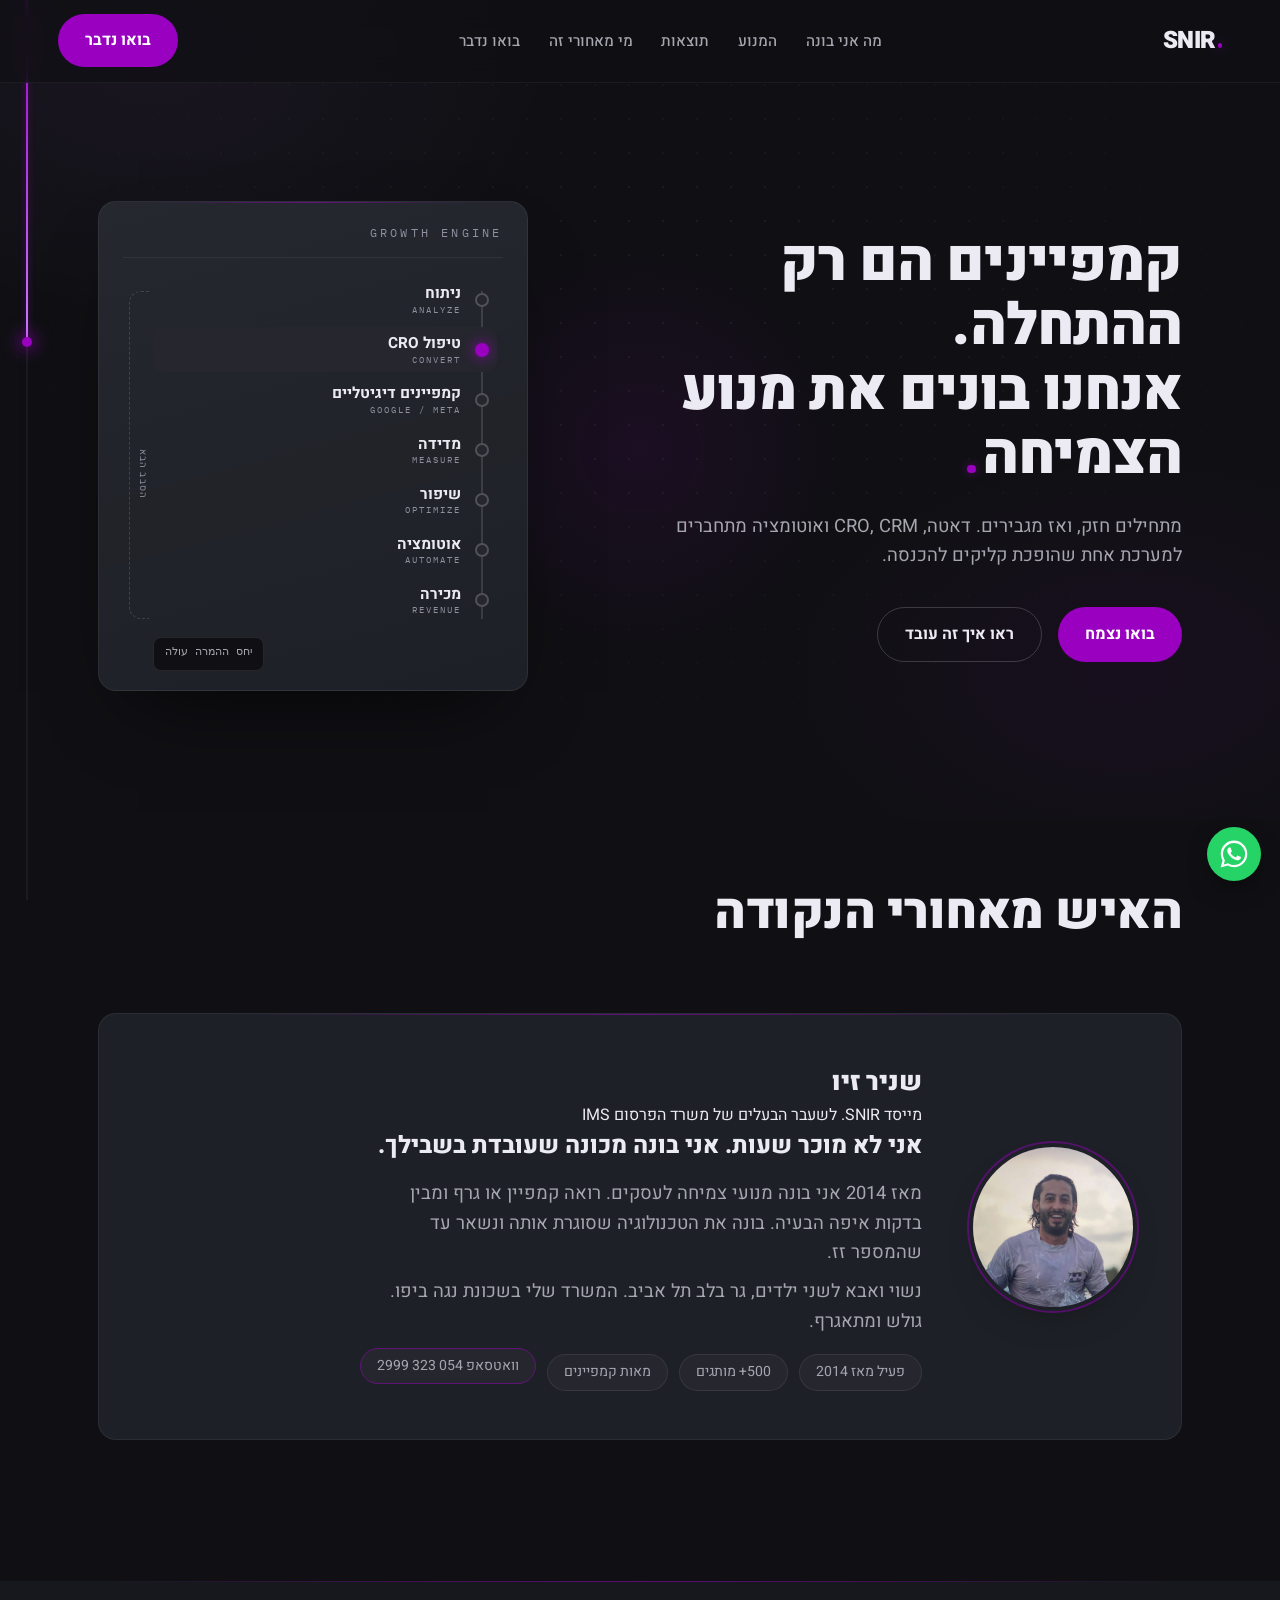
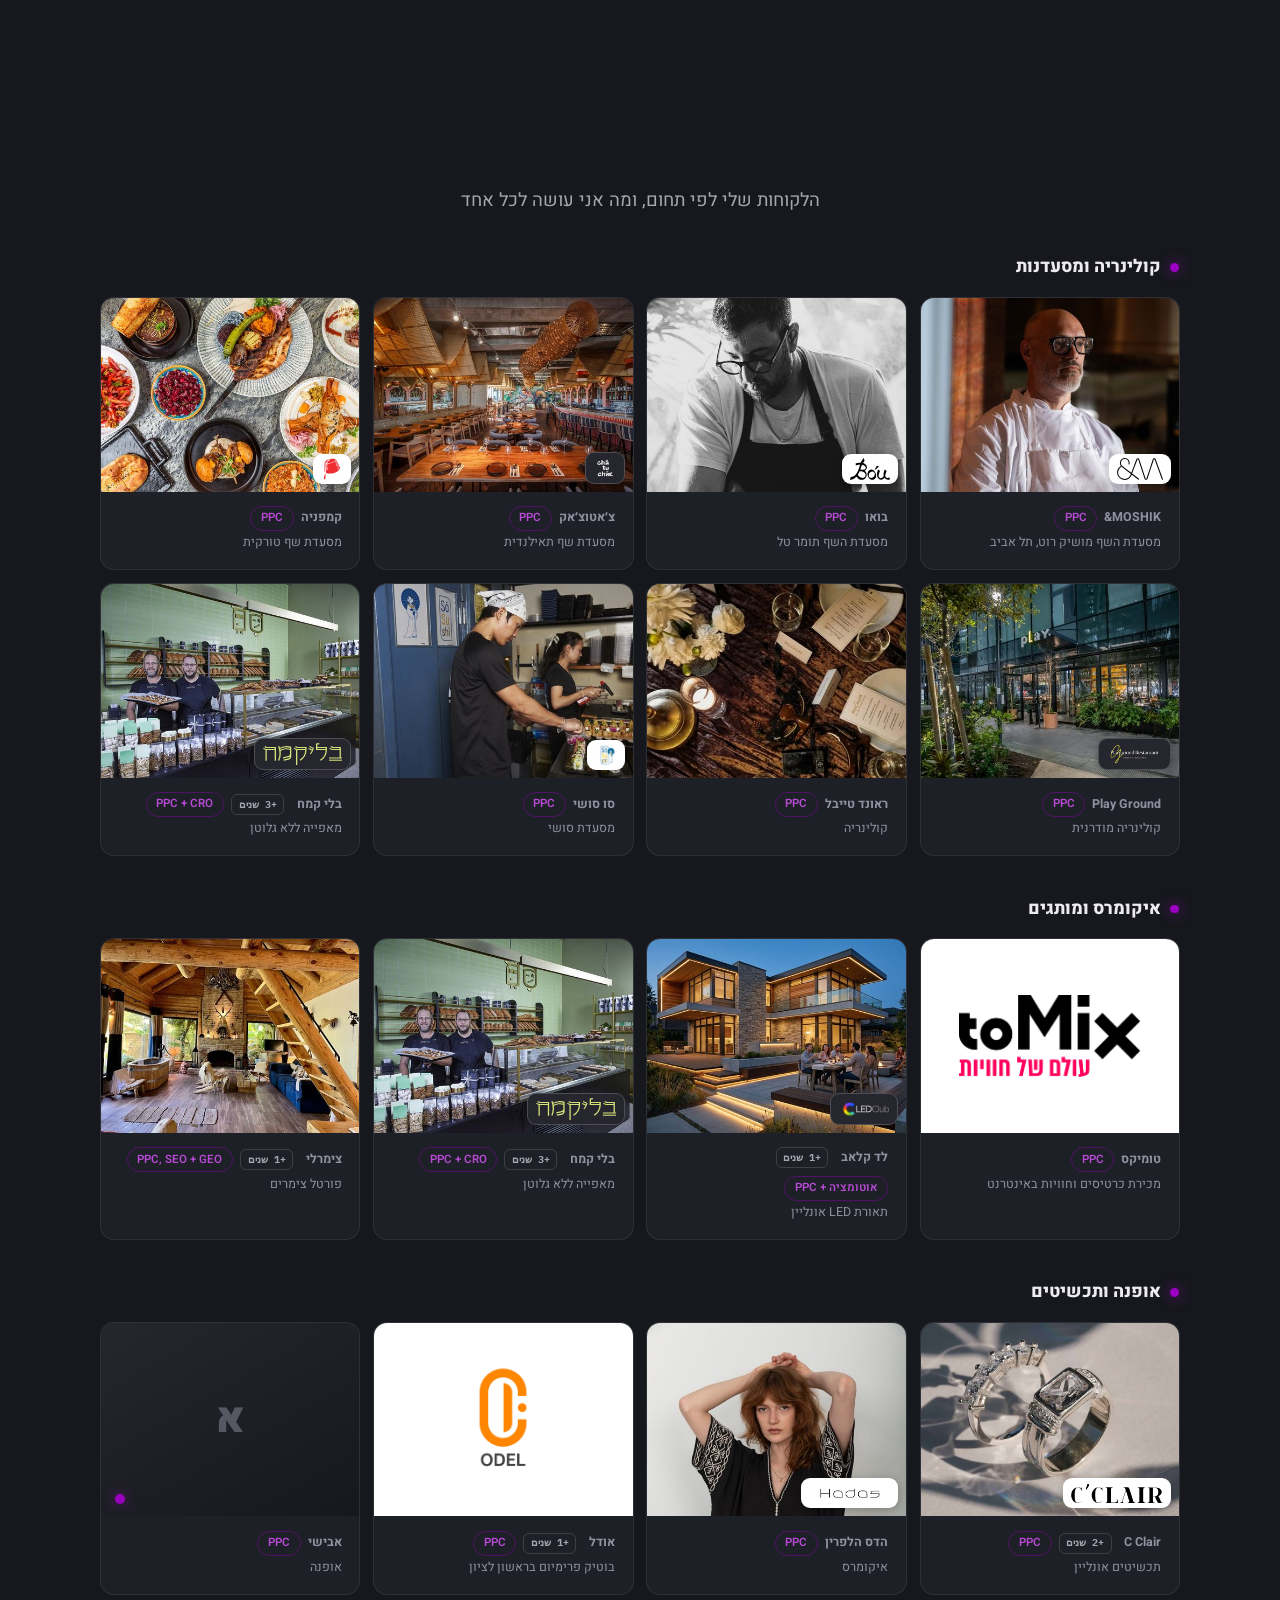
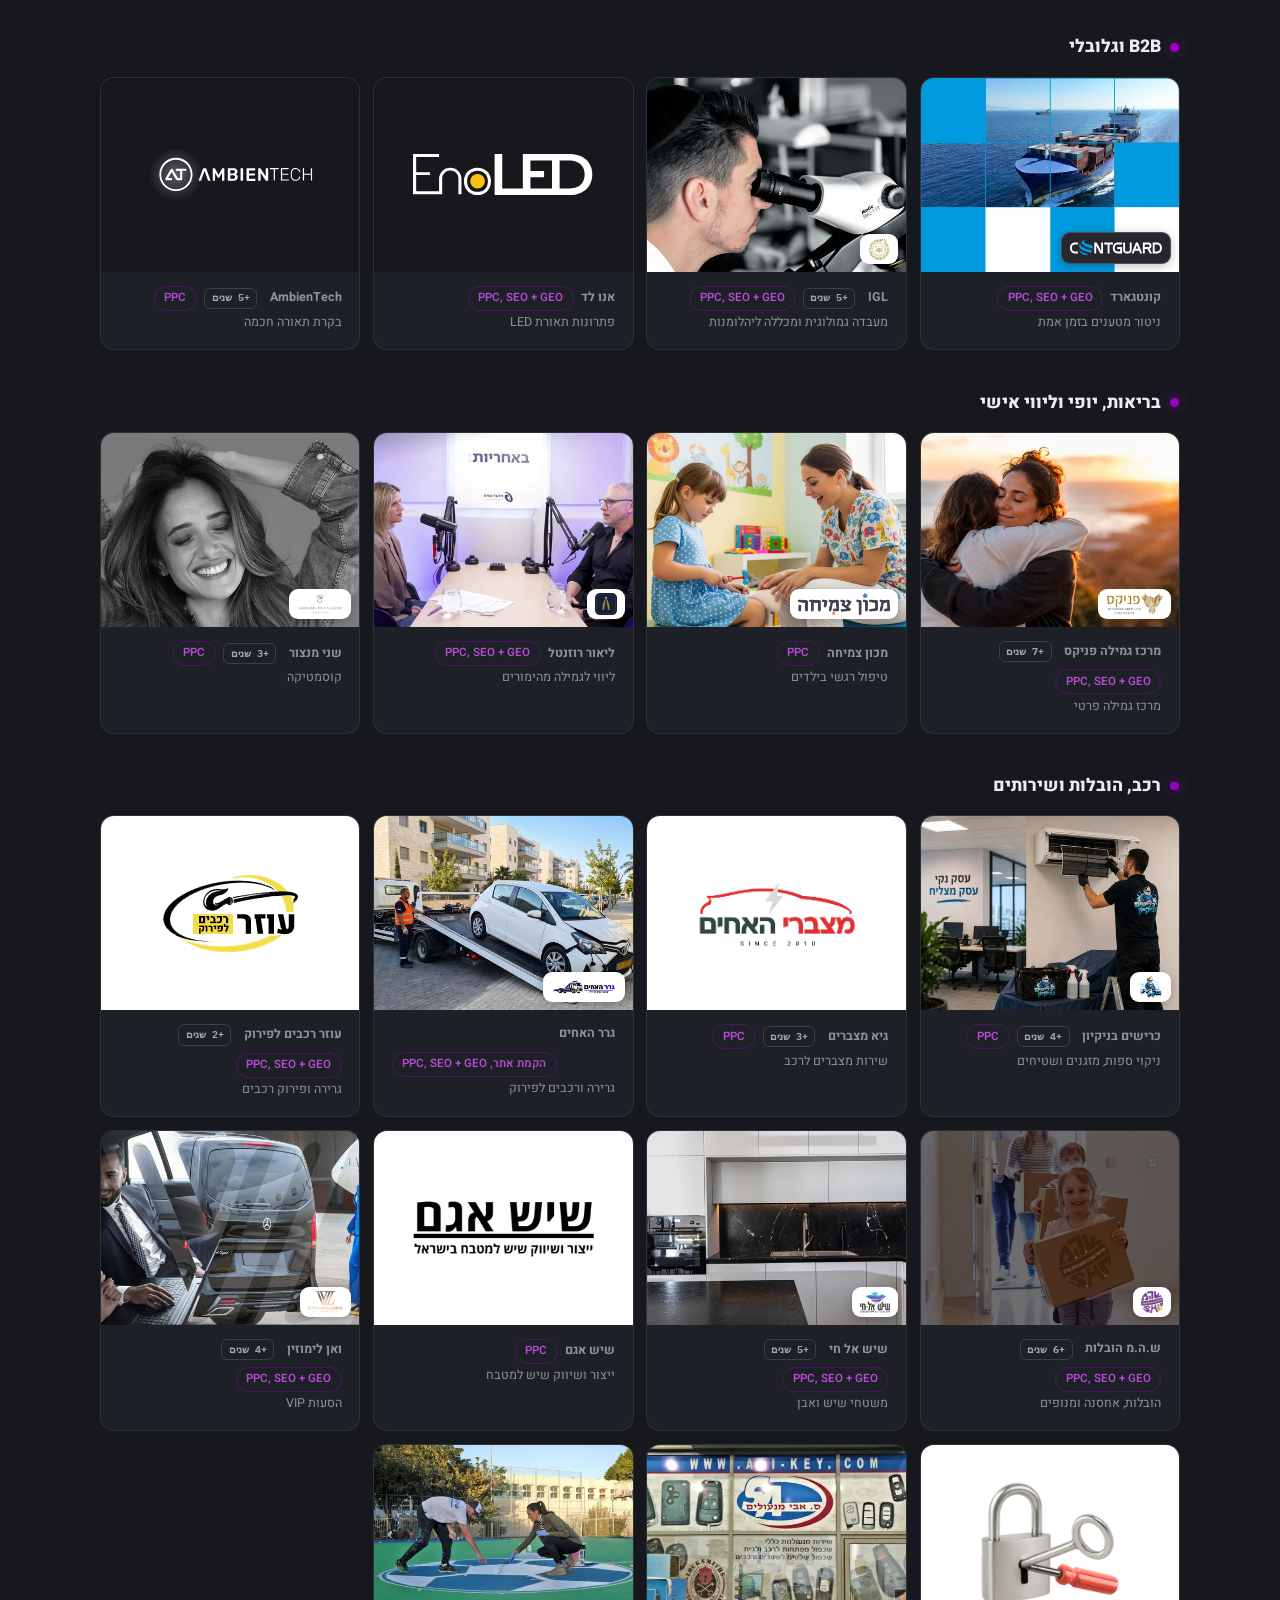
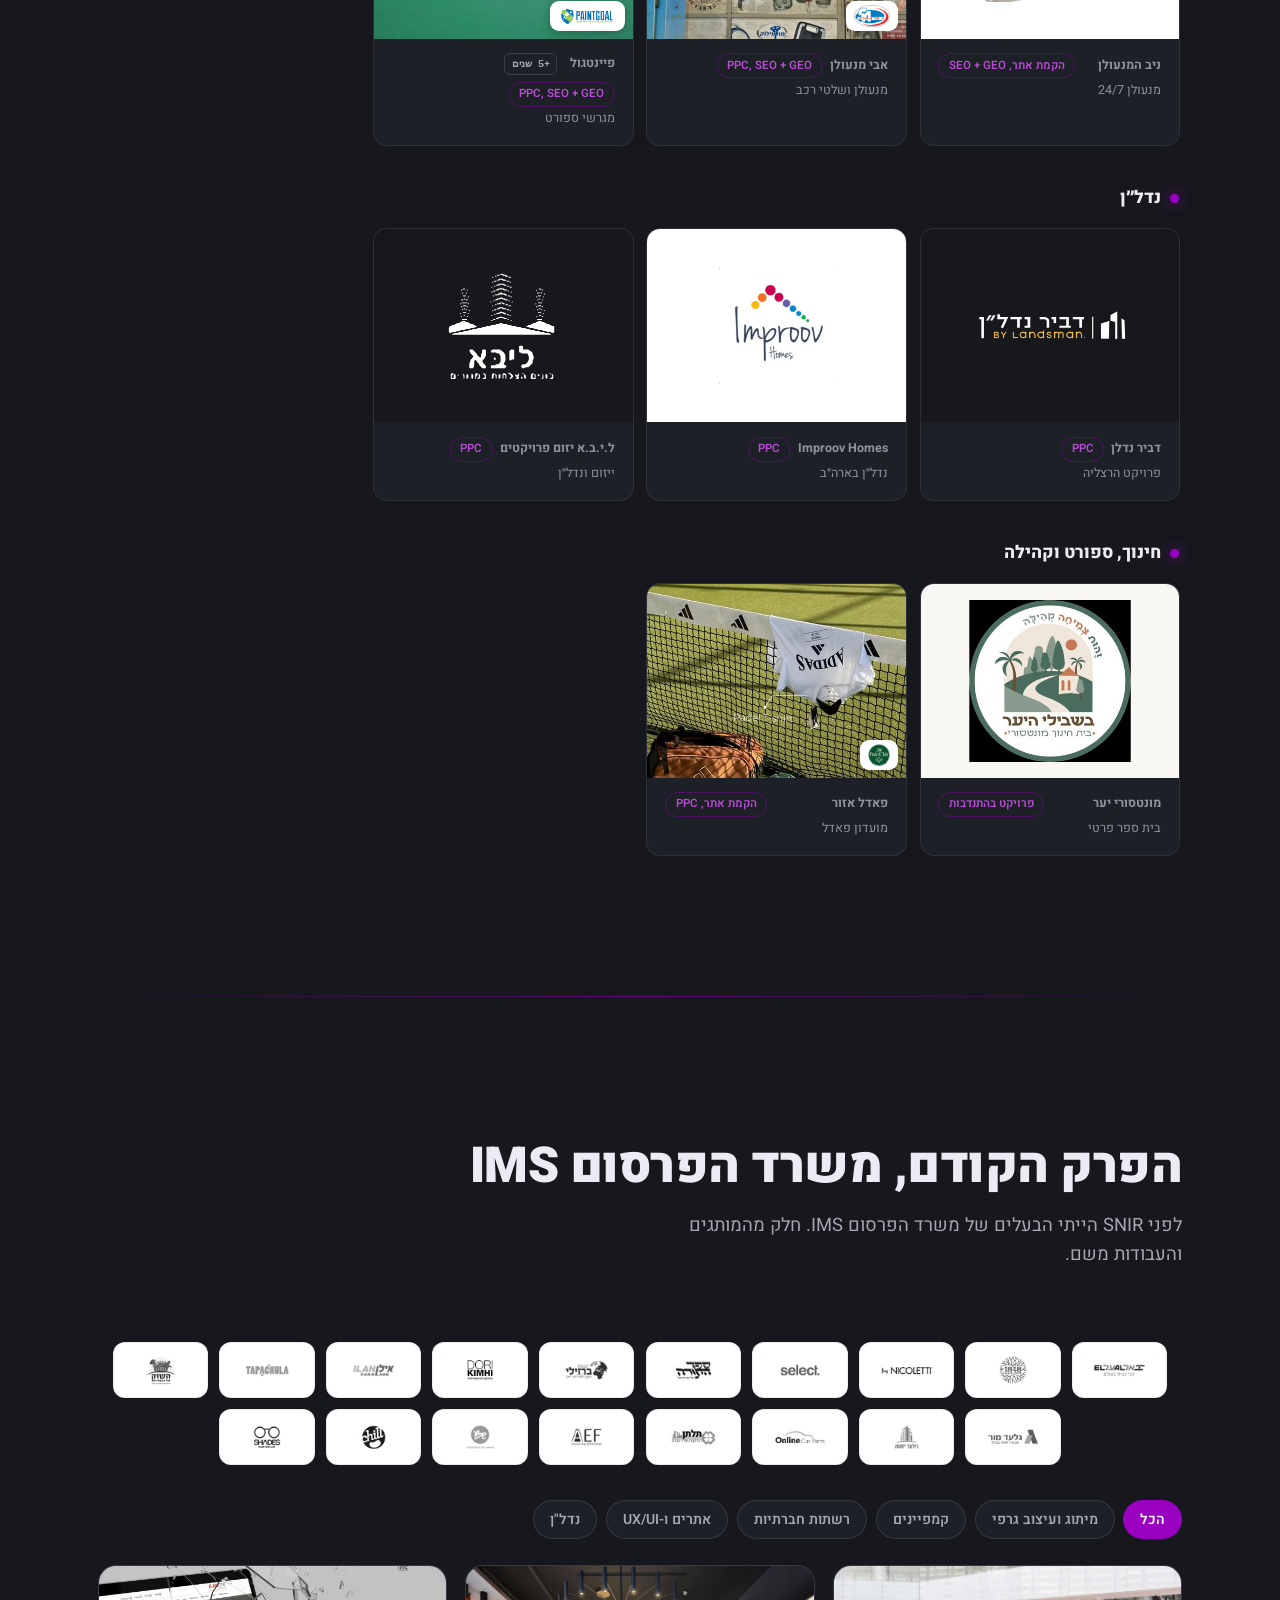
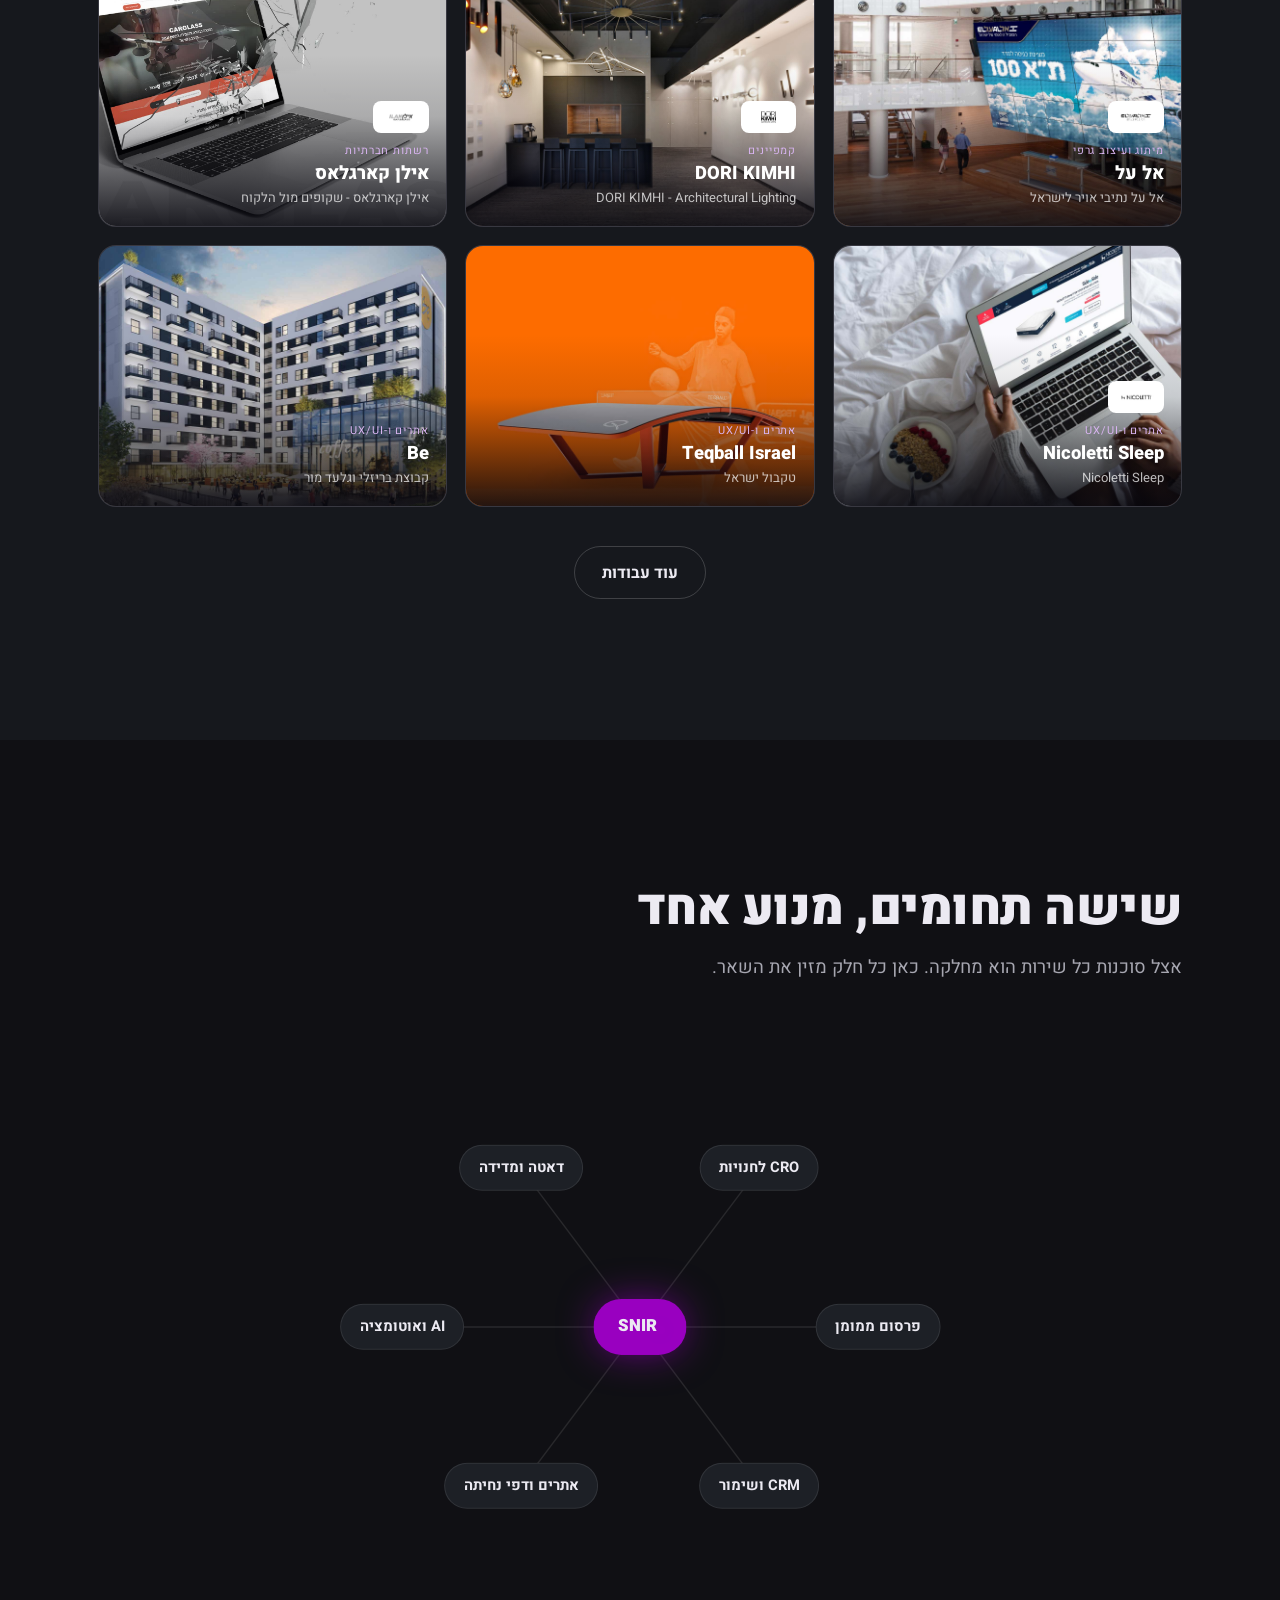
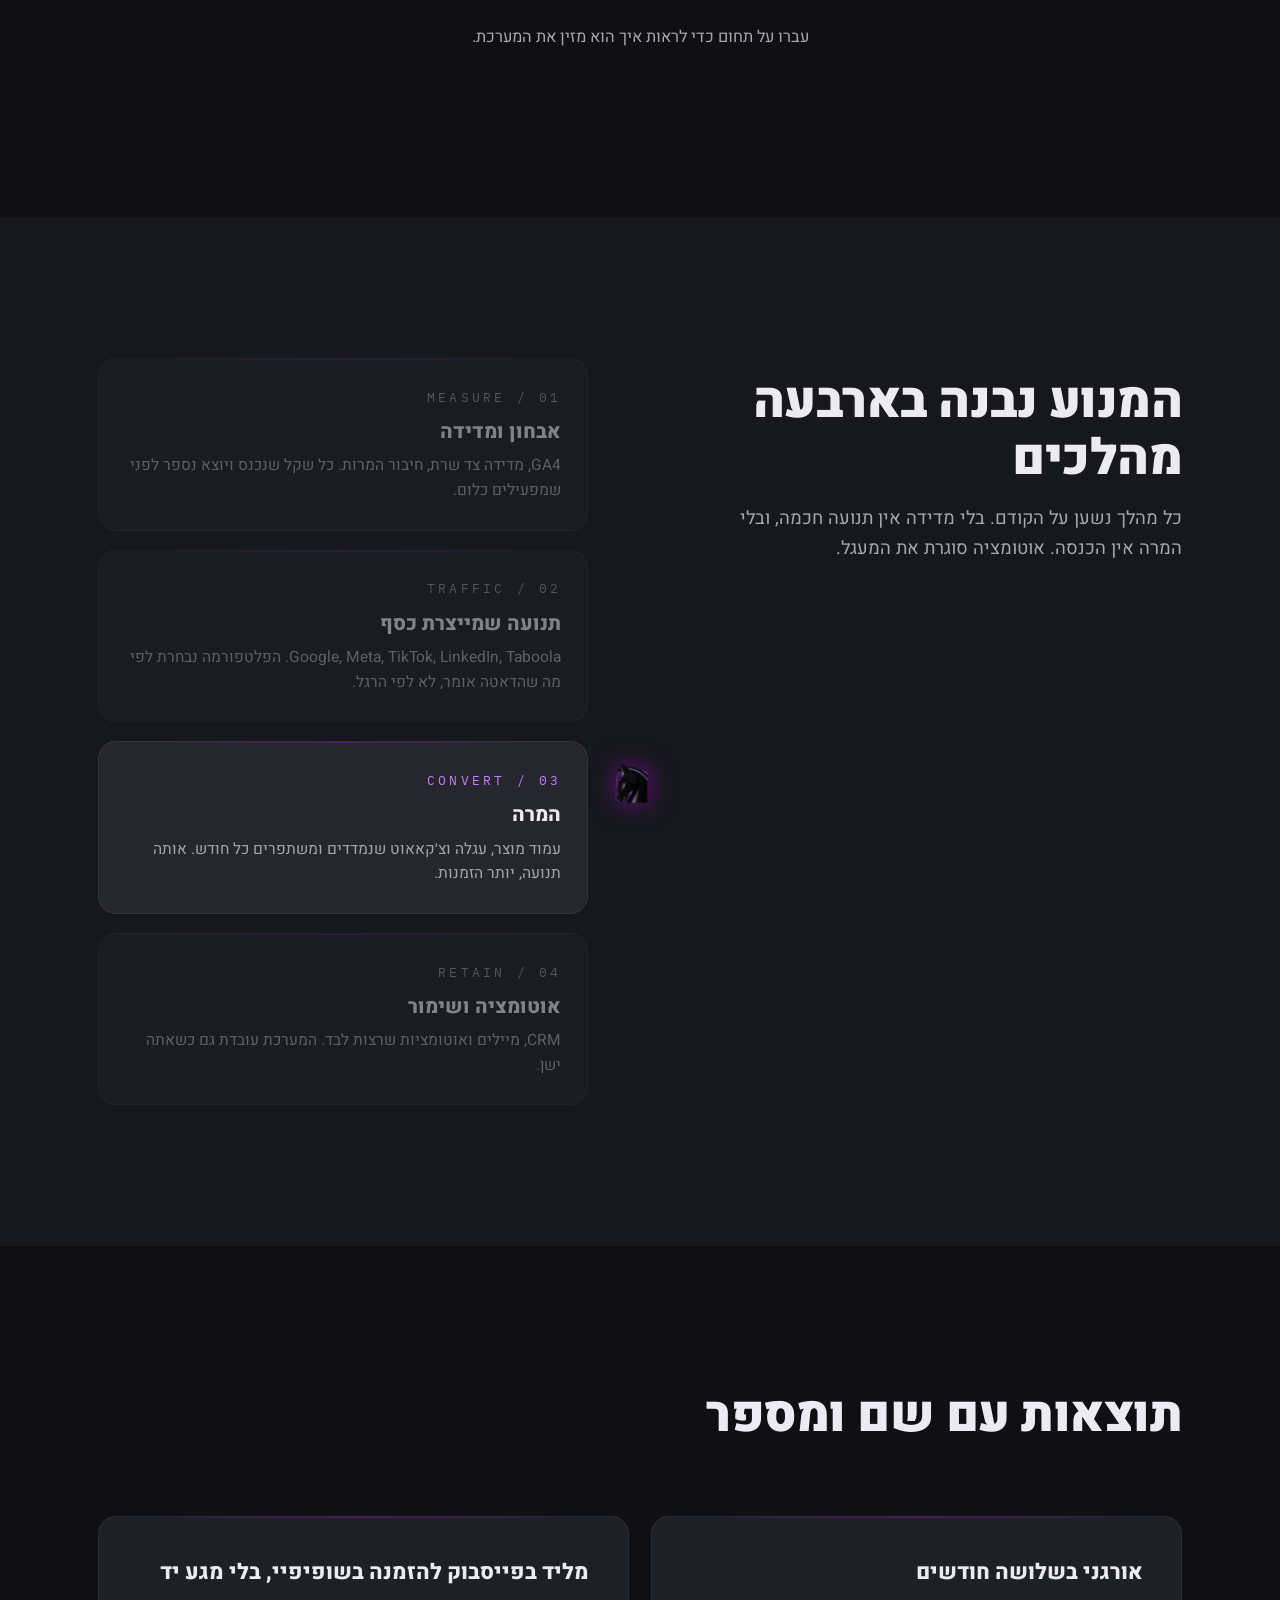
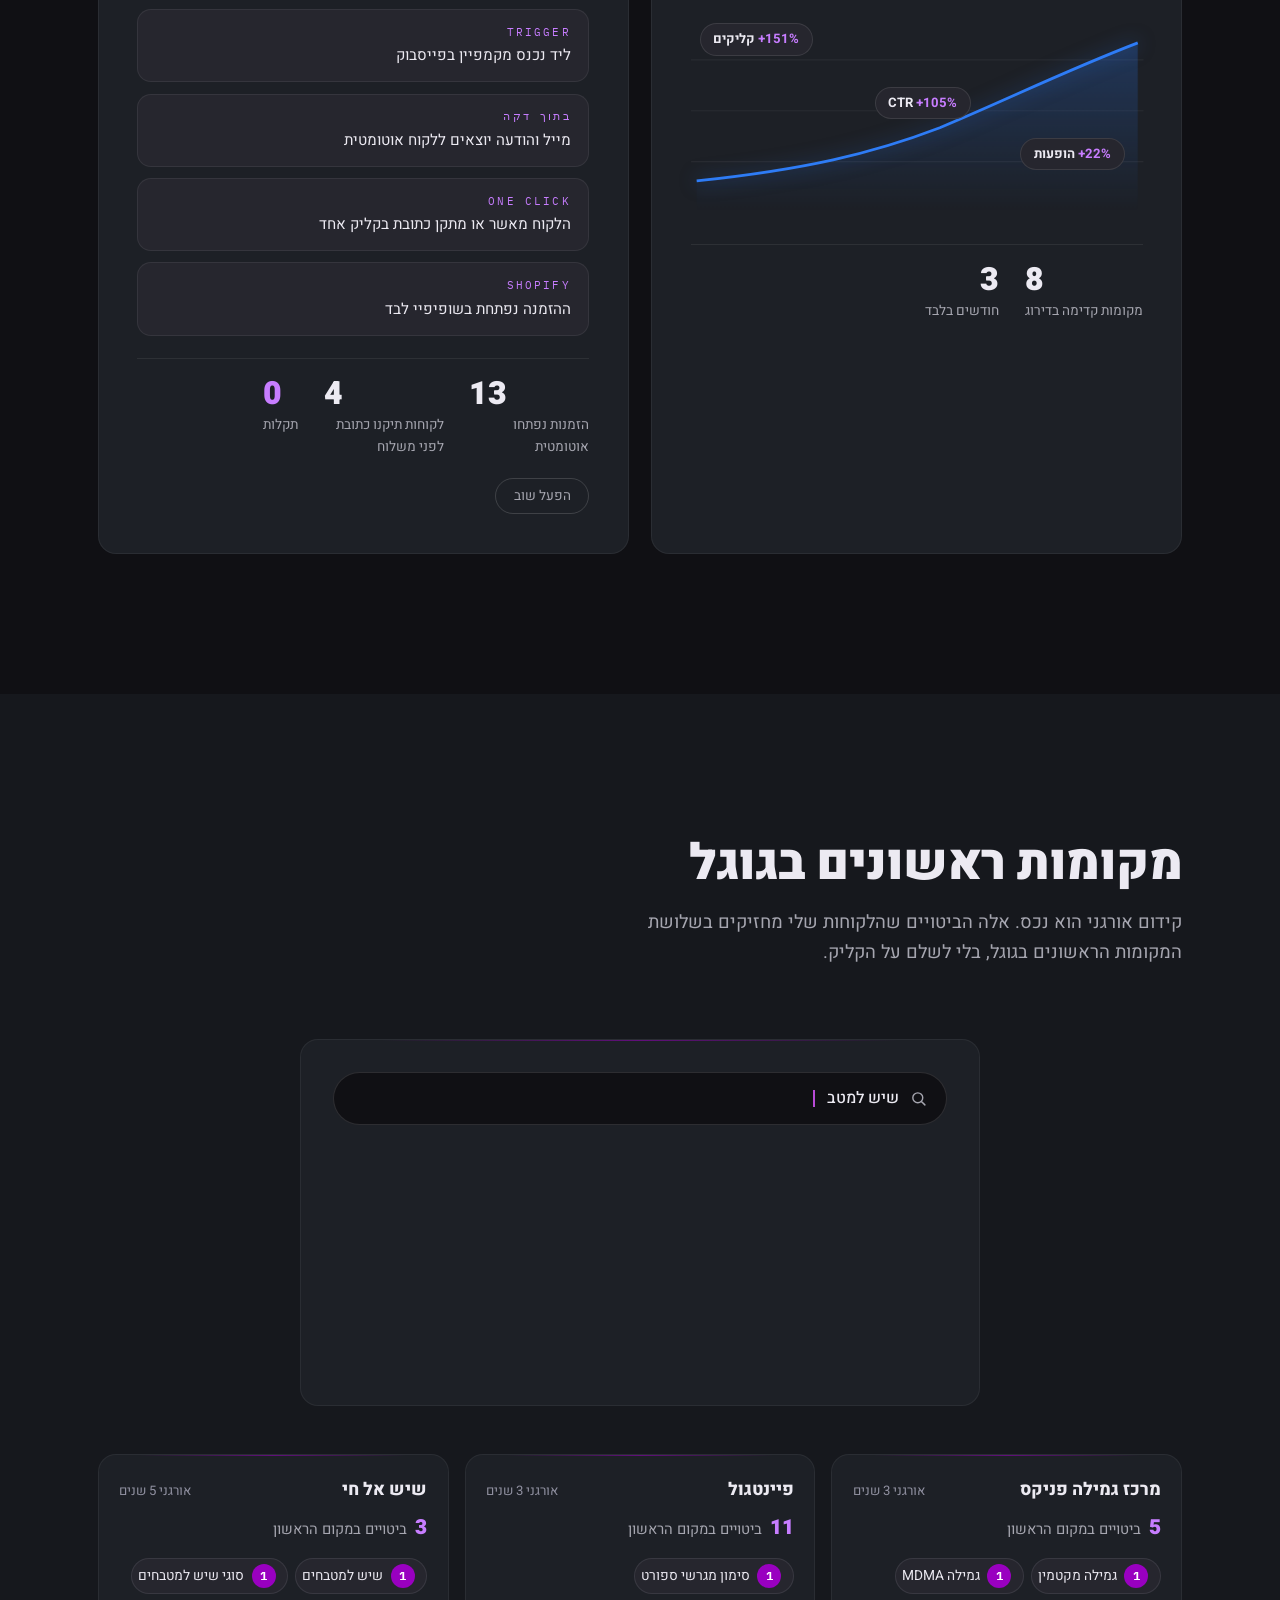
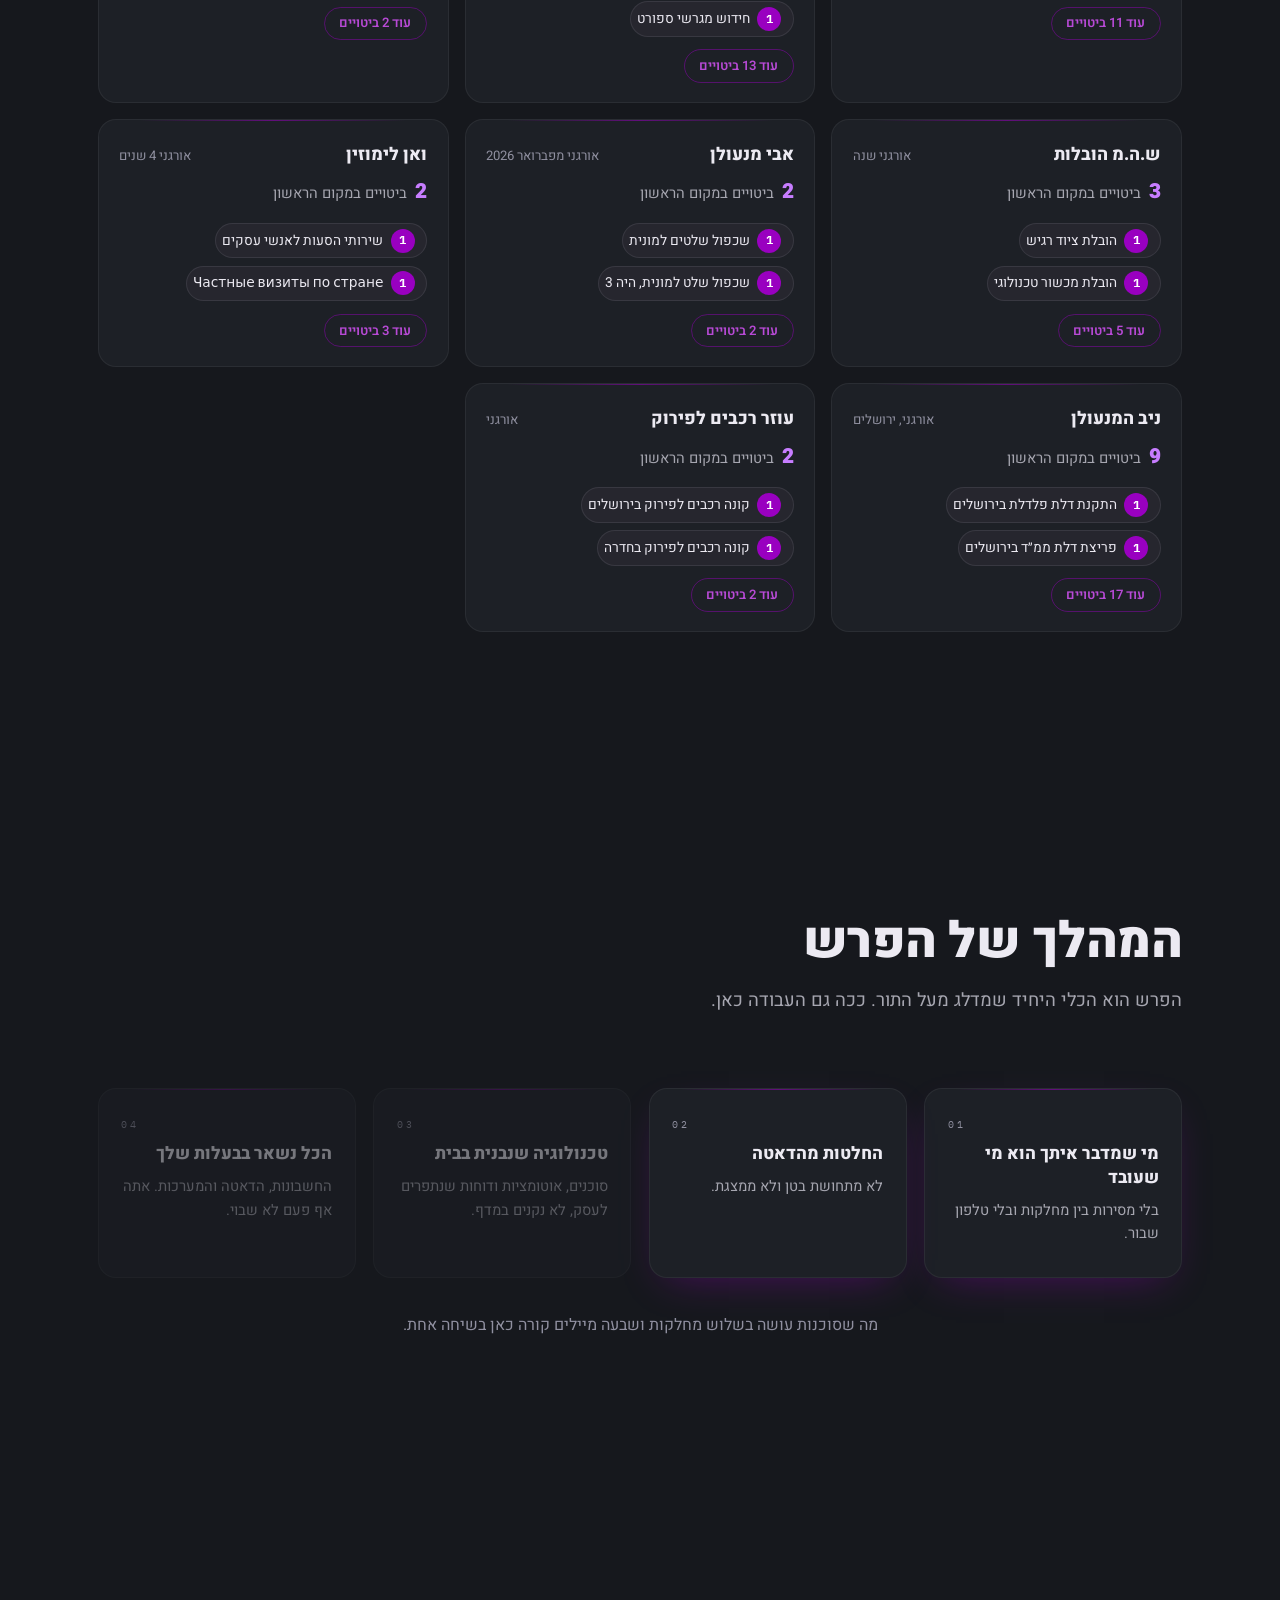
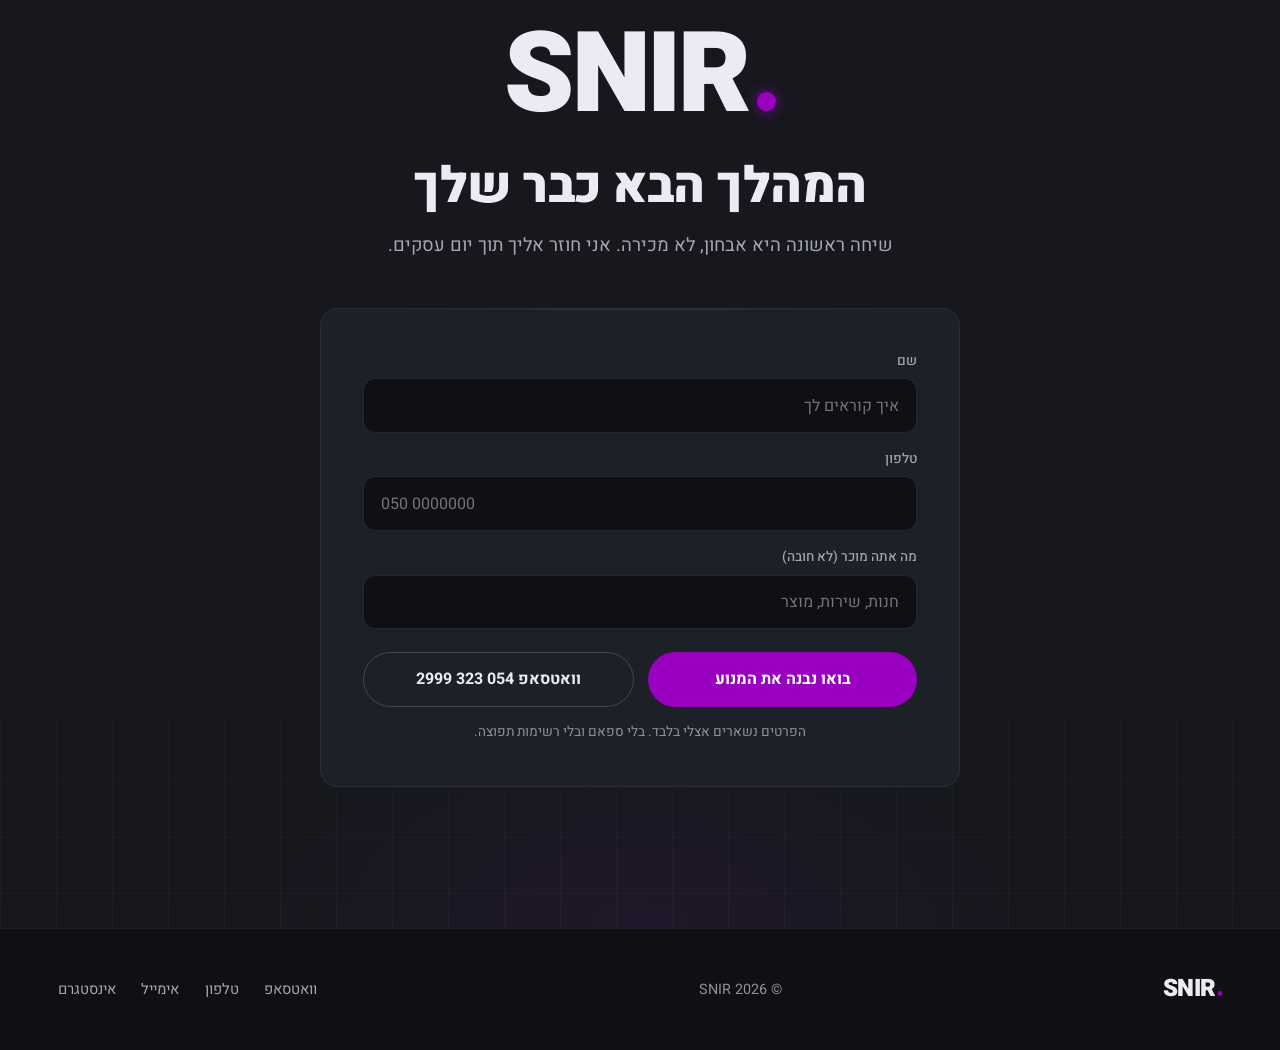
==== commit 02903fa4: "Tenure updates (Guy 3, Ozer 2, SHM 6, Elchai 5, Paintgoal 5); new fashion group (C Clair, Hadas, Ode" ====
--- a/index.html
+++ b/index.html
@@ -876,17 +876,21 @@
   ["צ׳אטוצ׳אק", "מסעדת שף תאילנדית", "PPC", "", "assets/clients/chatuchak.jpg", "assets/clogos/chatuchak.png", "dark"],
   ["קמפניה", "מסעדת שף טורקית", "PPC", "", "assets/clients/campania.jpg", "assets/clogos/campania.svg", ""],
   ["Play Ground", "קולינריה מודרנית", "PPC", "", "assets/clients/playground.jpg", "assets/clogos/playground.webp", "dark"],
-  ["סו סושי", "מסעדת סושי", "PPC", "", "assets/clients/sosushi.jpg", "assets/clogos/sosushi.png", ""]
+  ["ראונד טייבל", "קולינריה", "PPC", "", "assets/clients/roundtable.jpg", "", ""],
+  ["סו סושי", "מסעדת סושי", "PPC", "", "assets/clients/sosushi.jpg", "assets/clogos/sosushi.png", ""],
+  ["בלי קמח", "מאפייה ללא גלוטן", "PPC + CRO", "3+", "assets/clients/blikemach.jpg", "assets/clogos/blikemach.svg", "dark"]
 ]],
 ["איקומרס ומותגים",[
-  ["C Clair", "תכשיטים אונליין", "PPC", "2+", "assets/clients/cclair.jpg", "assets/clogos/cclair.svg", ""],
   ["טומיקס", "מכירת כרטיסים וחוויות באינטרנט", "PPC", "", "", "assets/clogos/tomix.png", ""],
-  ["ראונד טייבל", "קולינריה", "PPC", "", "assets/clients/roundtable.jpg", "", ""],
   ["לד קלאב", "תאורת LED אונליין", "PPC + אוטומציה", "1+", "assets/clients/ledclub.jpg", "assets/clogos/ledclub.png", "dark"],
   ["בלי קמח", "מאפייה ללא גלוטן", "PPC + CRO", "3+", "assets/clients/blikemach.jpg", "assets/clogos/blikemach.svg", "dark"],
+  ["צימרלי", "פורטל צימרים", "PPC, SEO + GEO", "1+", "assets/clients/zimmerli.jpg", "", ""]
+]],
+["אופנה ותכשיטים",[
+  ["C Clair", "תכשיטים אונליין", "PPC", "2+", "assets/clients/cclair.jpg", "assets/clogos/cclair.svg", ""],
   ["הדס הלפרין", "איקומרס", "PPC", "", "assets/clients/hadas.jpg", "assets/clogos/hadas.png", ""],
-  ["צימרלי", "פורטל צימרים", "PPC, SEO + GEO", "1+", "assets/clients/zimmerli.jpg", "", ""],
-  ["אודל", "בוטיק פרימיום בראשון לציון", "PPC", "1+", "", "assets/clogos/odel.png", ""]
+  ["אודל", "בוטיק פרימיום בראשון לציון", "PPC", "1+", "", "assets/clogos/odel.png", ""],
+  ["אבישי", "אופנה", "PPC", "", "", "", ""]
 ]],
 ["B2B וגלובלי",[
   ["קונטגארד", "ניטור מטענים בזמן אמת", "PPC, SEO + GEO", "", "assets/clients/contguard.jpg", "assets/clogos/contguard.svg", "dark"],
@@ -902,16 +906,16 @@
 ]],
 ["רכב, הובלות ושירותים",[
   ["כרישים בניקיון", "ניקוי ספות, מזגנים ושטיחים", "PPC", "4+", "assets/clients/krishim.jpg", "assets/clogos/krishim.png", ""],
-  ["גיא מצברים", "שירות מצברים לרכב", "PPC", "", "", "assets/clogos/guy.png", ""],
+  ["גיא מצברים", "שירות מצברים לרכב", "PPC", "3+", "", "assets/clogos/guy.png", ""],
   ["גרר האחים", "גרירה ורכבים לפירוק", "הקמת אתר, PPC, SEO + GEO", "", "assets/clients/matanel.jpg", "assets/clogos/gerer.webp", ""],
-  ["עוזר רכבים לפירוק", "גרירה ופירוק רכבים", "PPC, SEO + GEO", "", "", "assets/clogos/ozer.png", ""],
-  ["ש.ה.מ הובלות", "הובלות, אחסנה ומנופים", "PPC, SEO + GEO", "", "assets/clients/shm.jpg", "assets/clogos/shm.jpg", ""],
-  ["שיש אל חי", "משטחי שיש ואבן", "PPC, SEO + GEO", "", "assets/clients/elchai.jpg", "assets/clogos/elchai.png", ""],
+  ["עוזר רכבים לפירוק", "גרירה ופירוק רכבים", "PPC, SEO + GEO", "2+", "", "assets/clogos/ozer.png", ""],
+  ["ש.ה.מ הובלות", "הובלות, אחסנה ומנופים", "PPC, SEO + GEO", "6+", "assets/clients/shm.jpg", "assets/clogos/shm.jpg", ""],
+  ["שיש אל חי", "משטחי שיש ואבן", "PPC, SEO + GEO", "5+", "assets/clients/elchai.jpg", "assets/clogos/elchai.png", ""],
   ["שיש אגם", "ייצור ושיווק שיש למטבח", "PPC", "", "", "assets/clogos/agam.png", ""],
   ["ואן לימוזין", "הסעות VIP", "PPC, SEO + GEO", "4+", "assets/clients/vanlimousine.jpg", "assets/clogos/van.png", ""],
   ["ניב המנעולן", "מנעולן 24/7", "הקמת אתר, SEO + GEO", "", "", "assets/clogos/niv.png", ""],
   ["אבי מנעולן", "מנעולן ושלטי רכב", "PPC, SEO + GEO", "", "assets/clients/avi.jpg", "assets/clogos/avi.png", ""],
-  ["פיינטגול", "מגרשי ספורט", "PPC, SEO + GEO", "", "assets/clients/paintgoal.jpg", "assets/clogos/paintgoal.png", ""]
+  ["פיינטגול", "מגרשי ספורט", "PPC, SEO + GEO", "5+", "assets/clients/paintgoal.jpg", "assets/clogos/paintgoal.png", ""]
 ]],
 ["נדל״ן",[
   ["דביר נדלן", "פרויקט הרצליה", "PPC", "", "", "assets/clogos/dvir.png", "dark"],
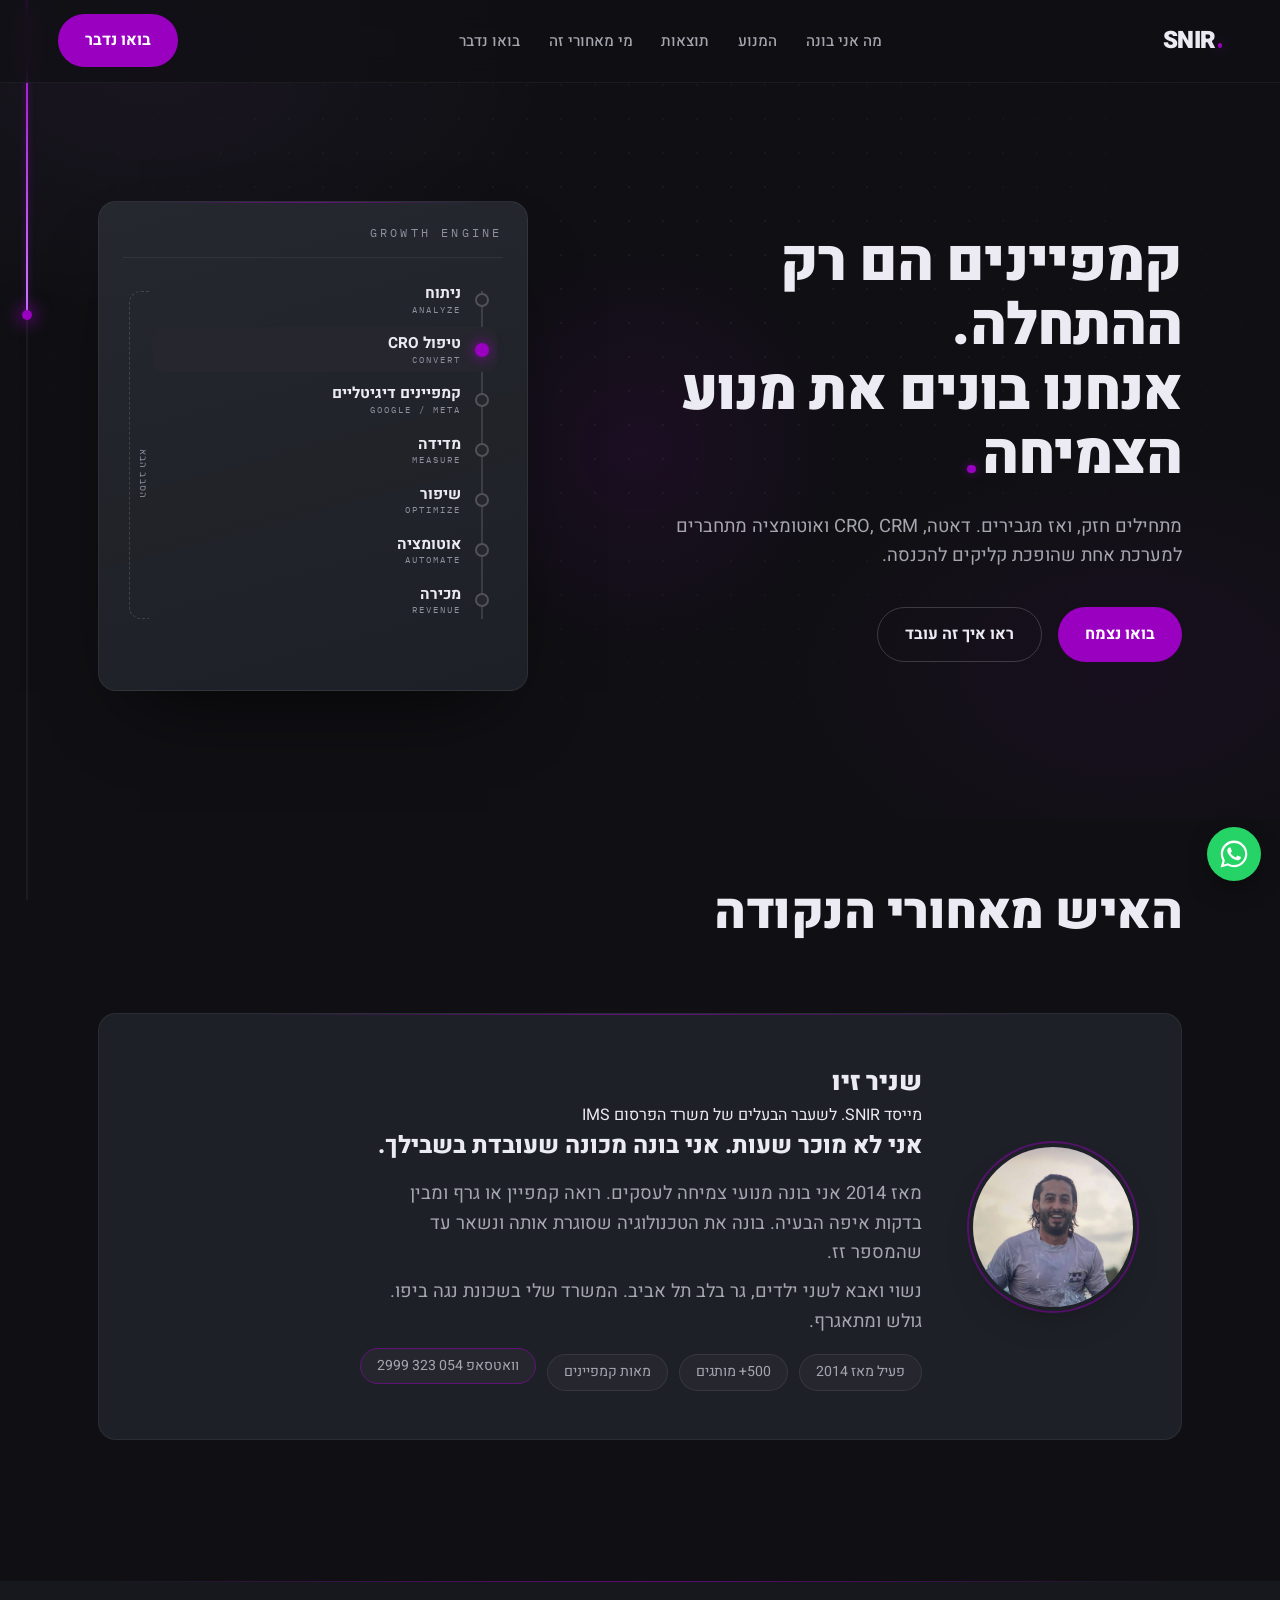
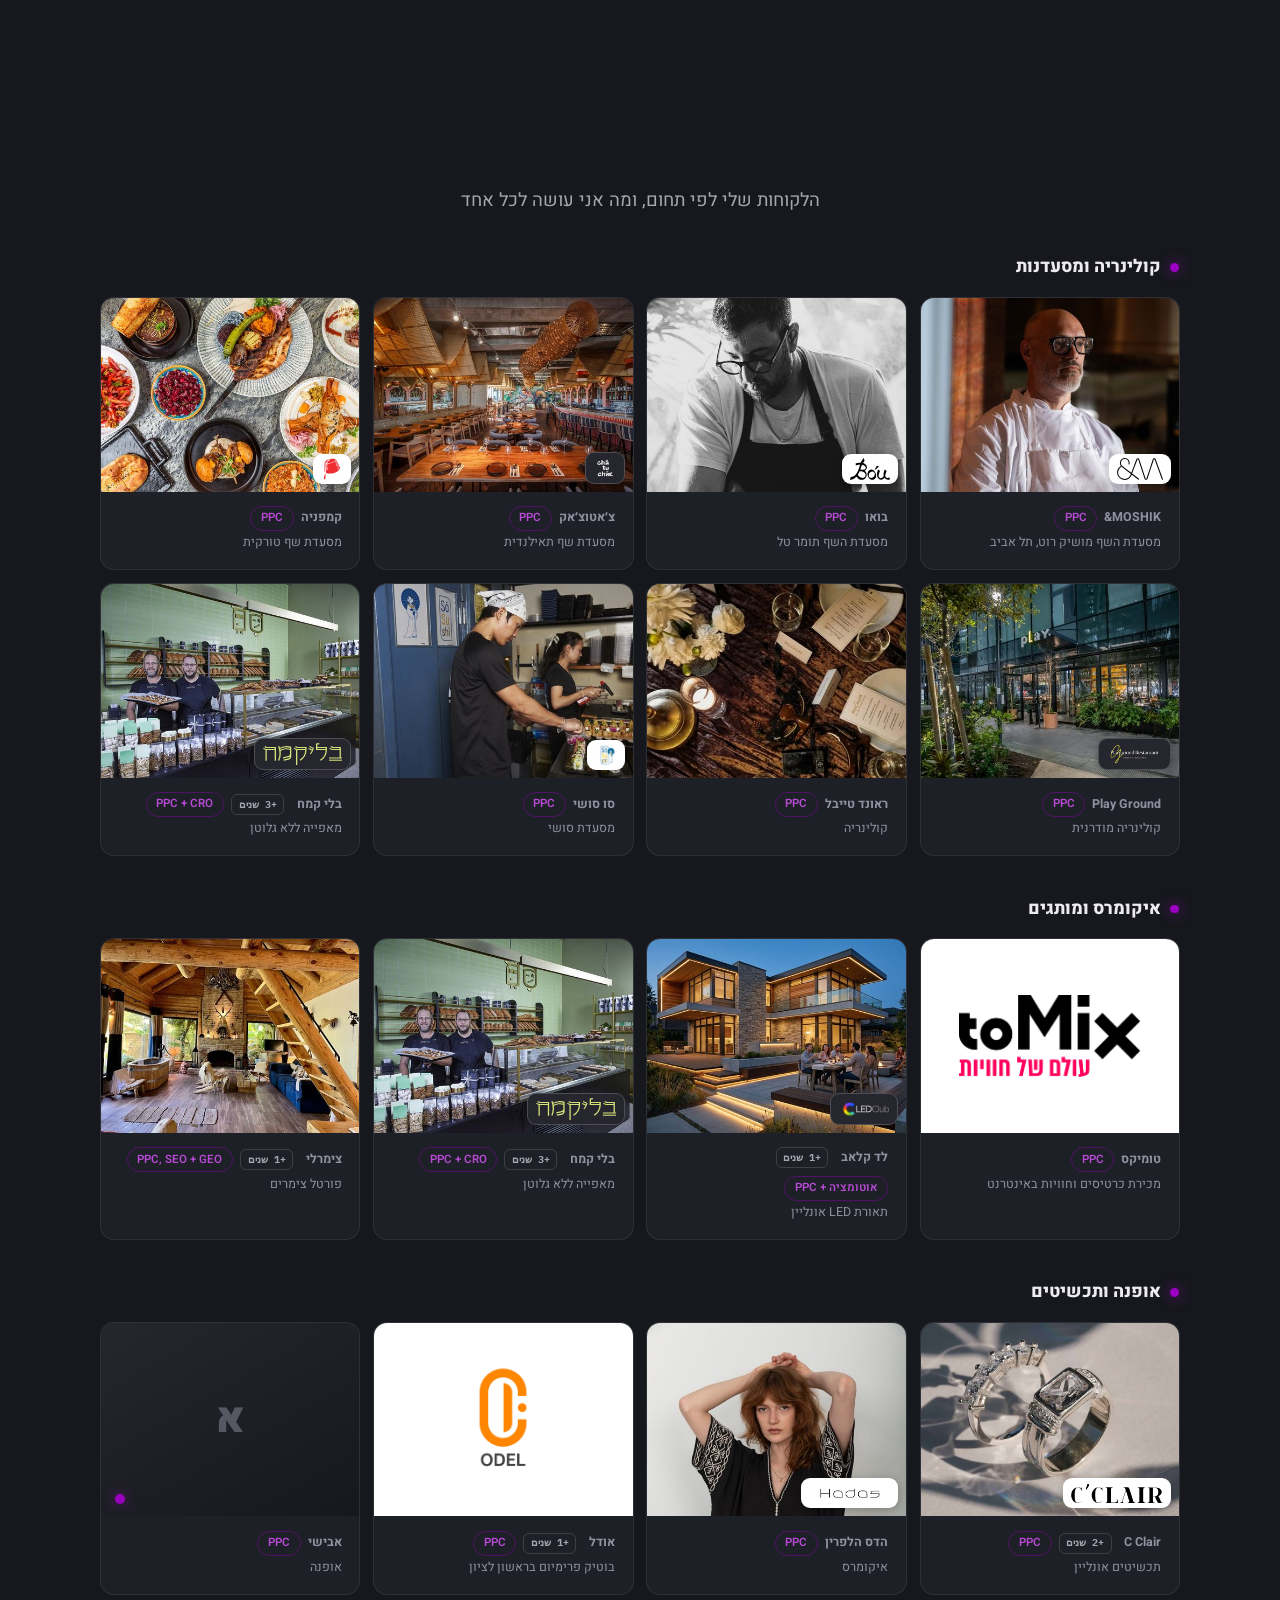
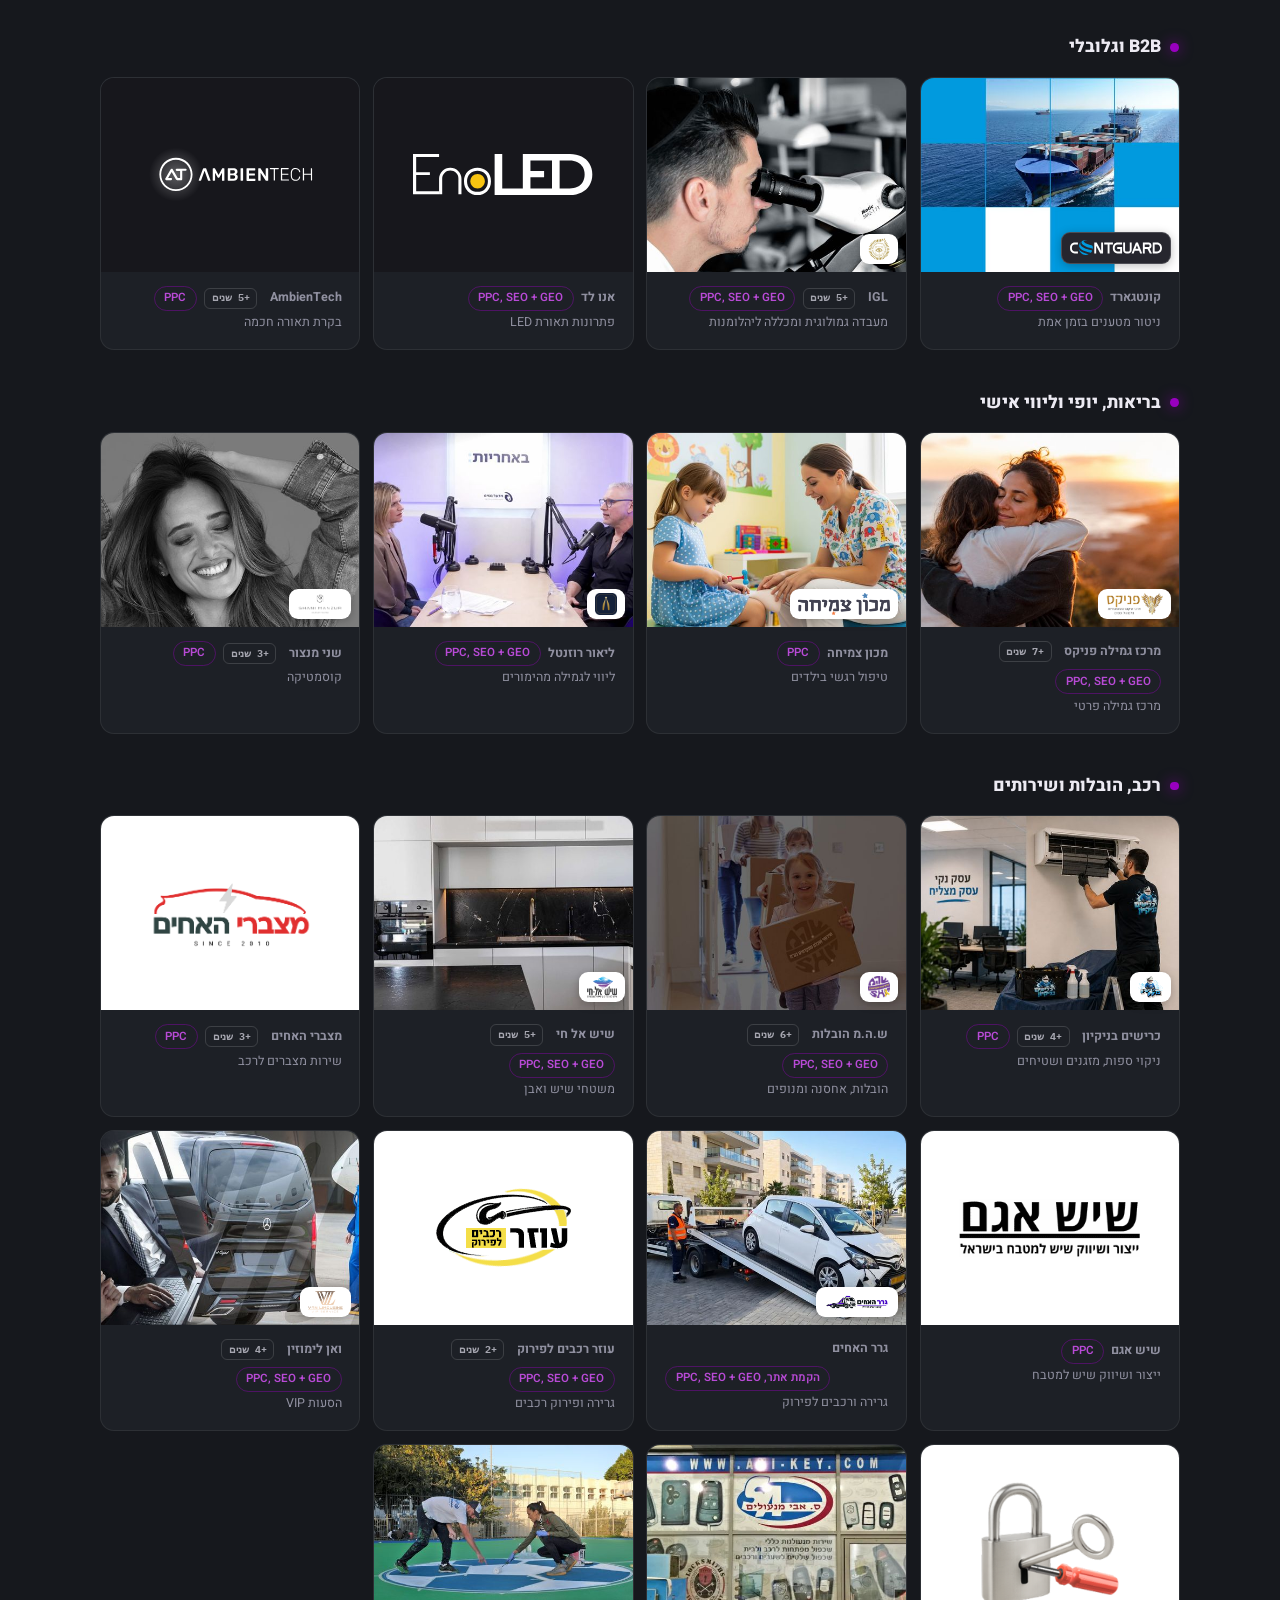
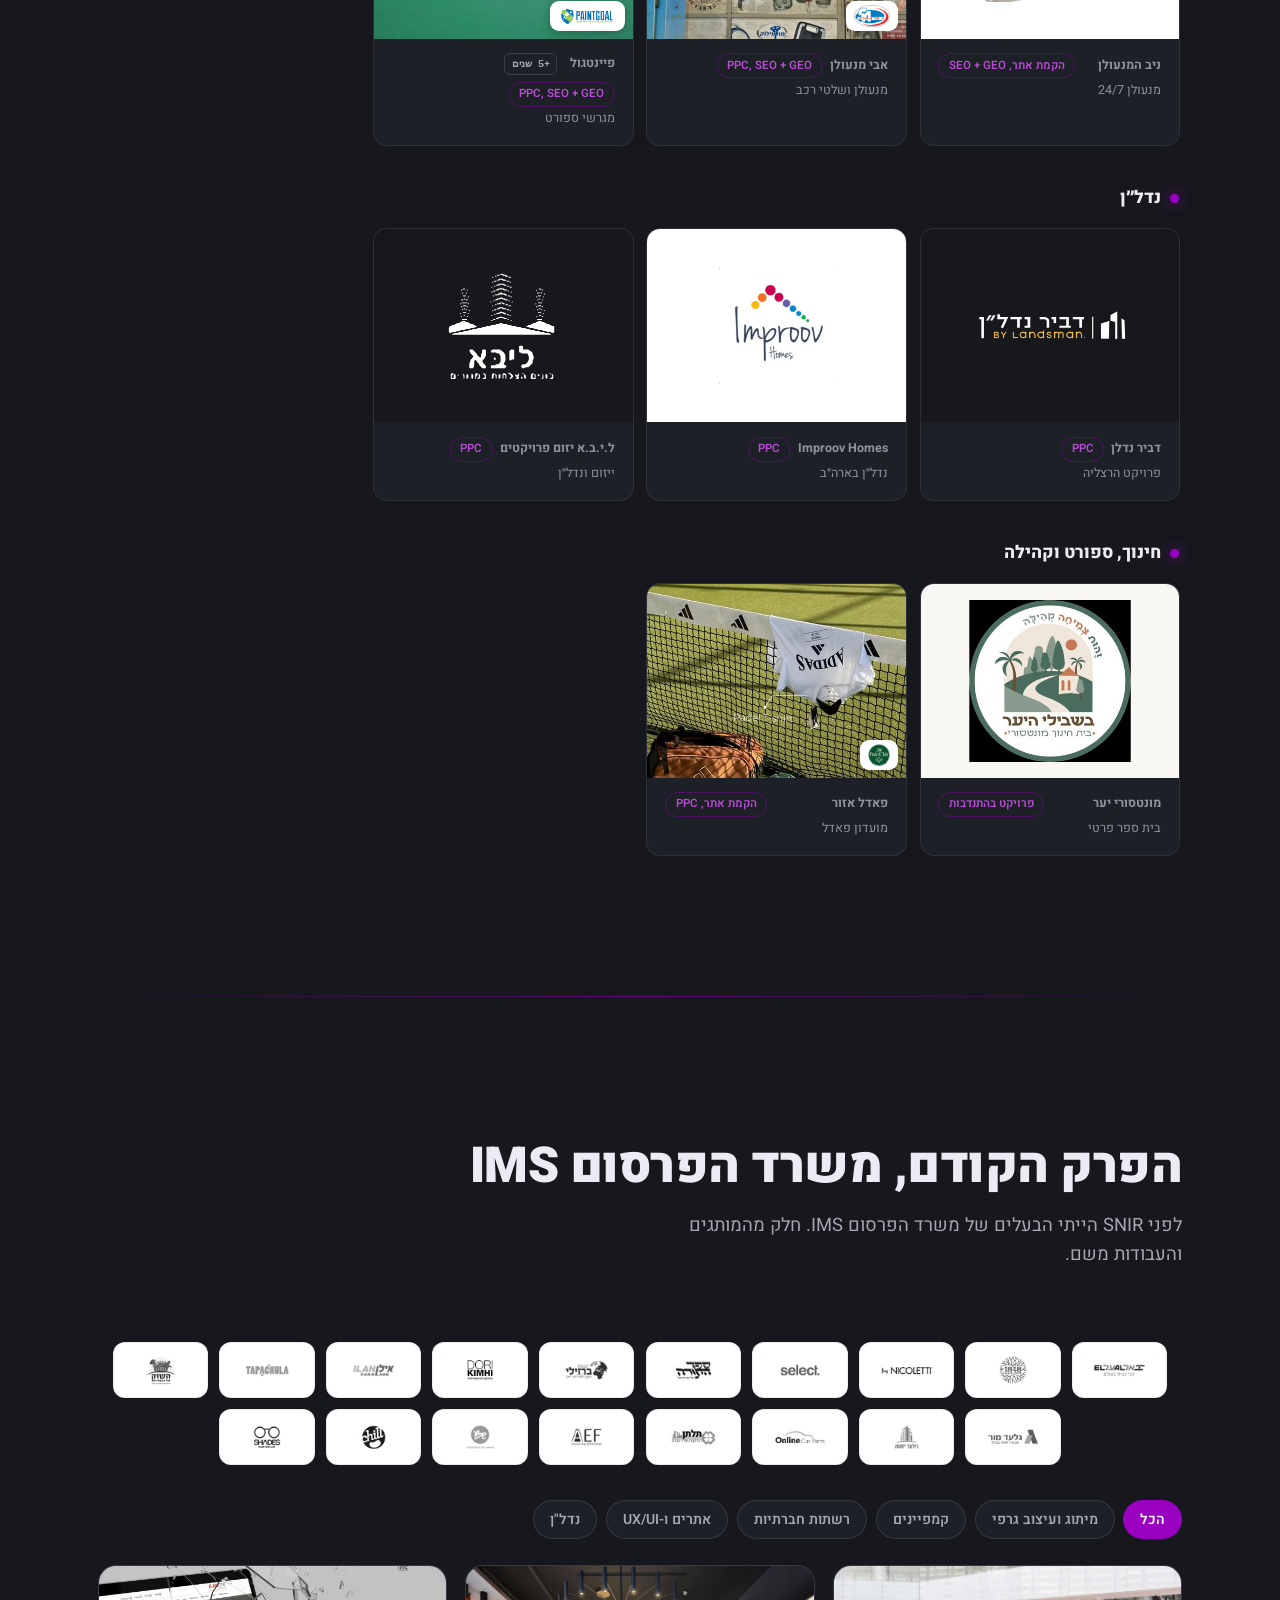
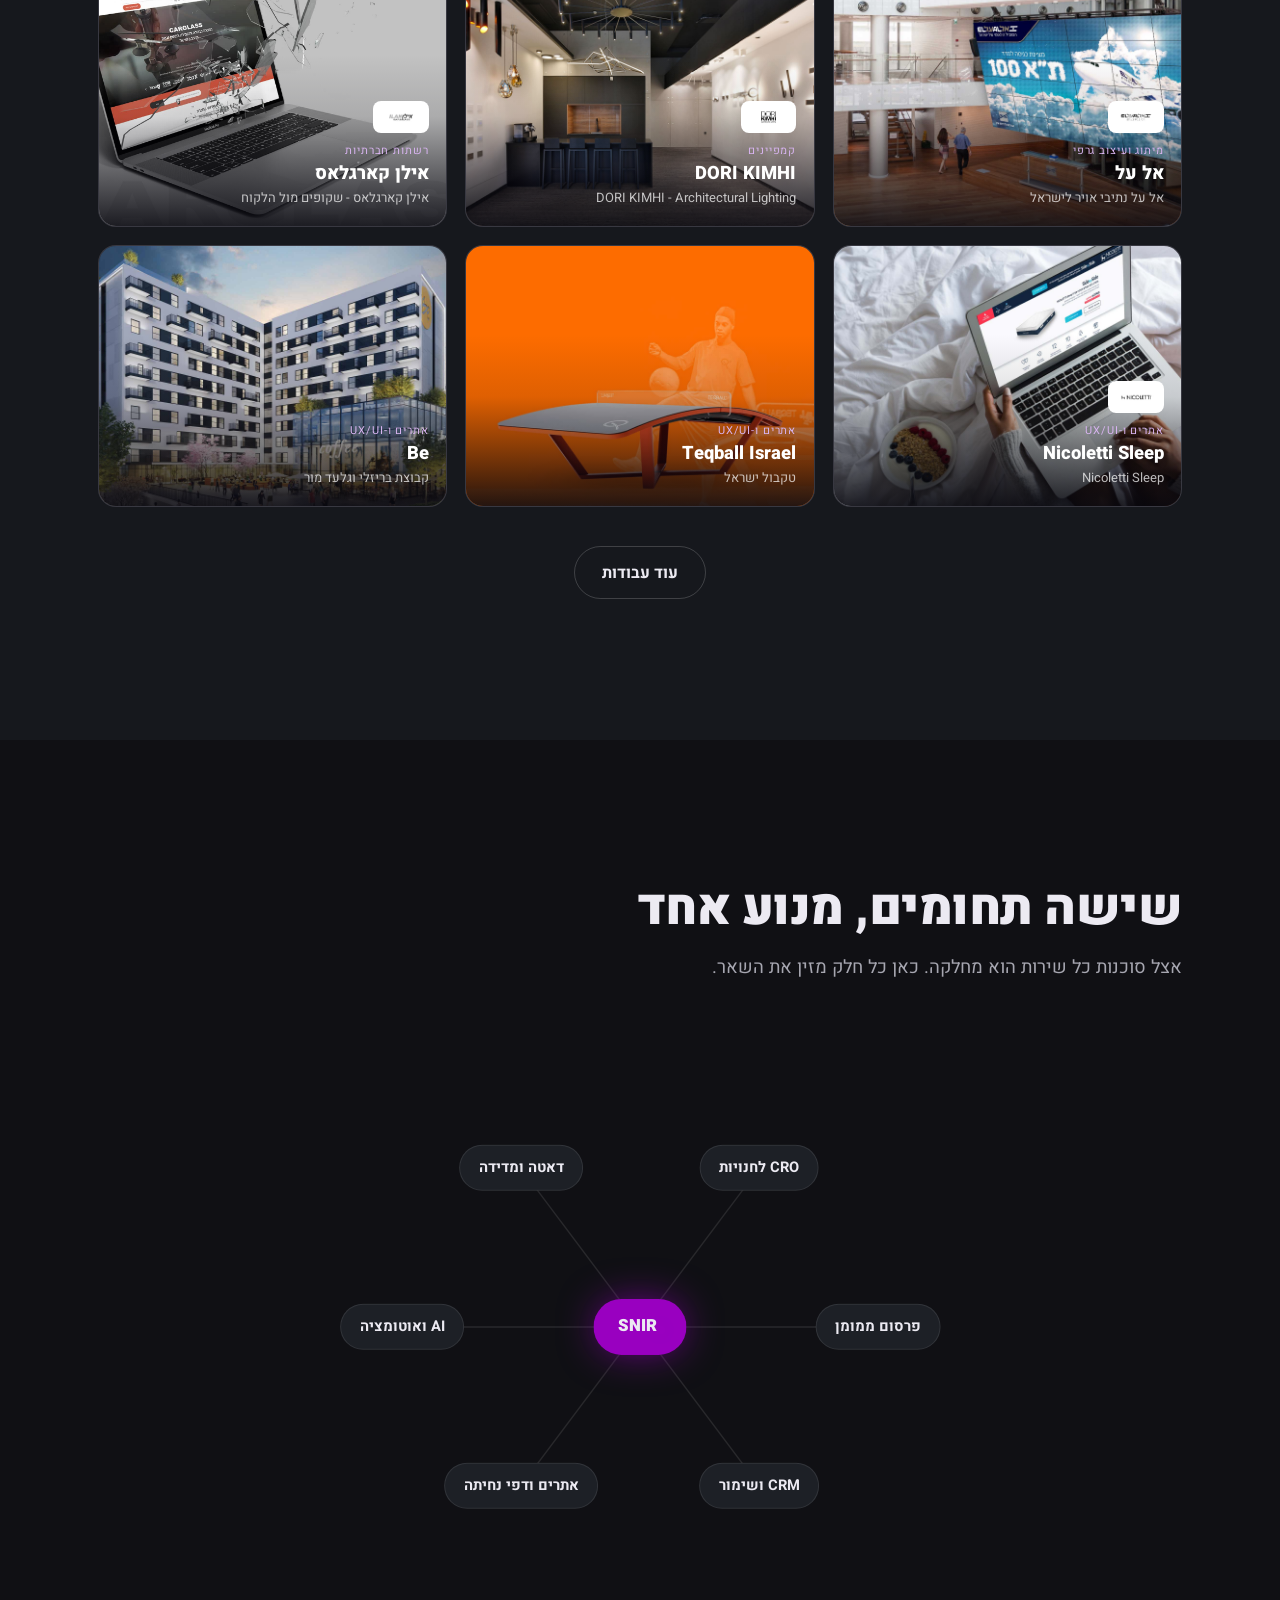
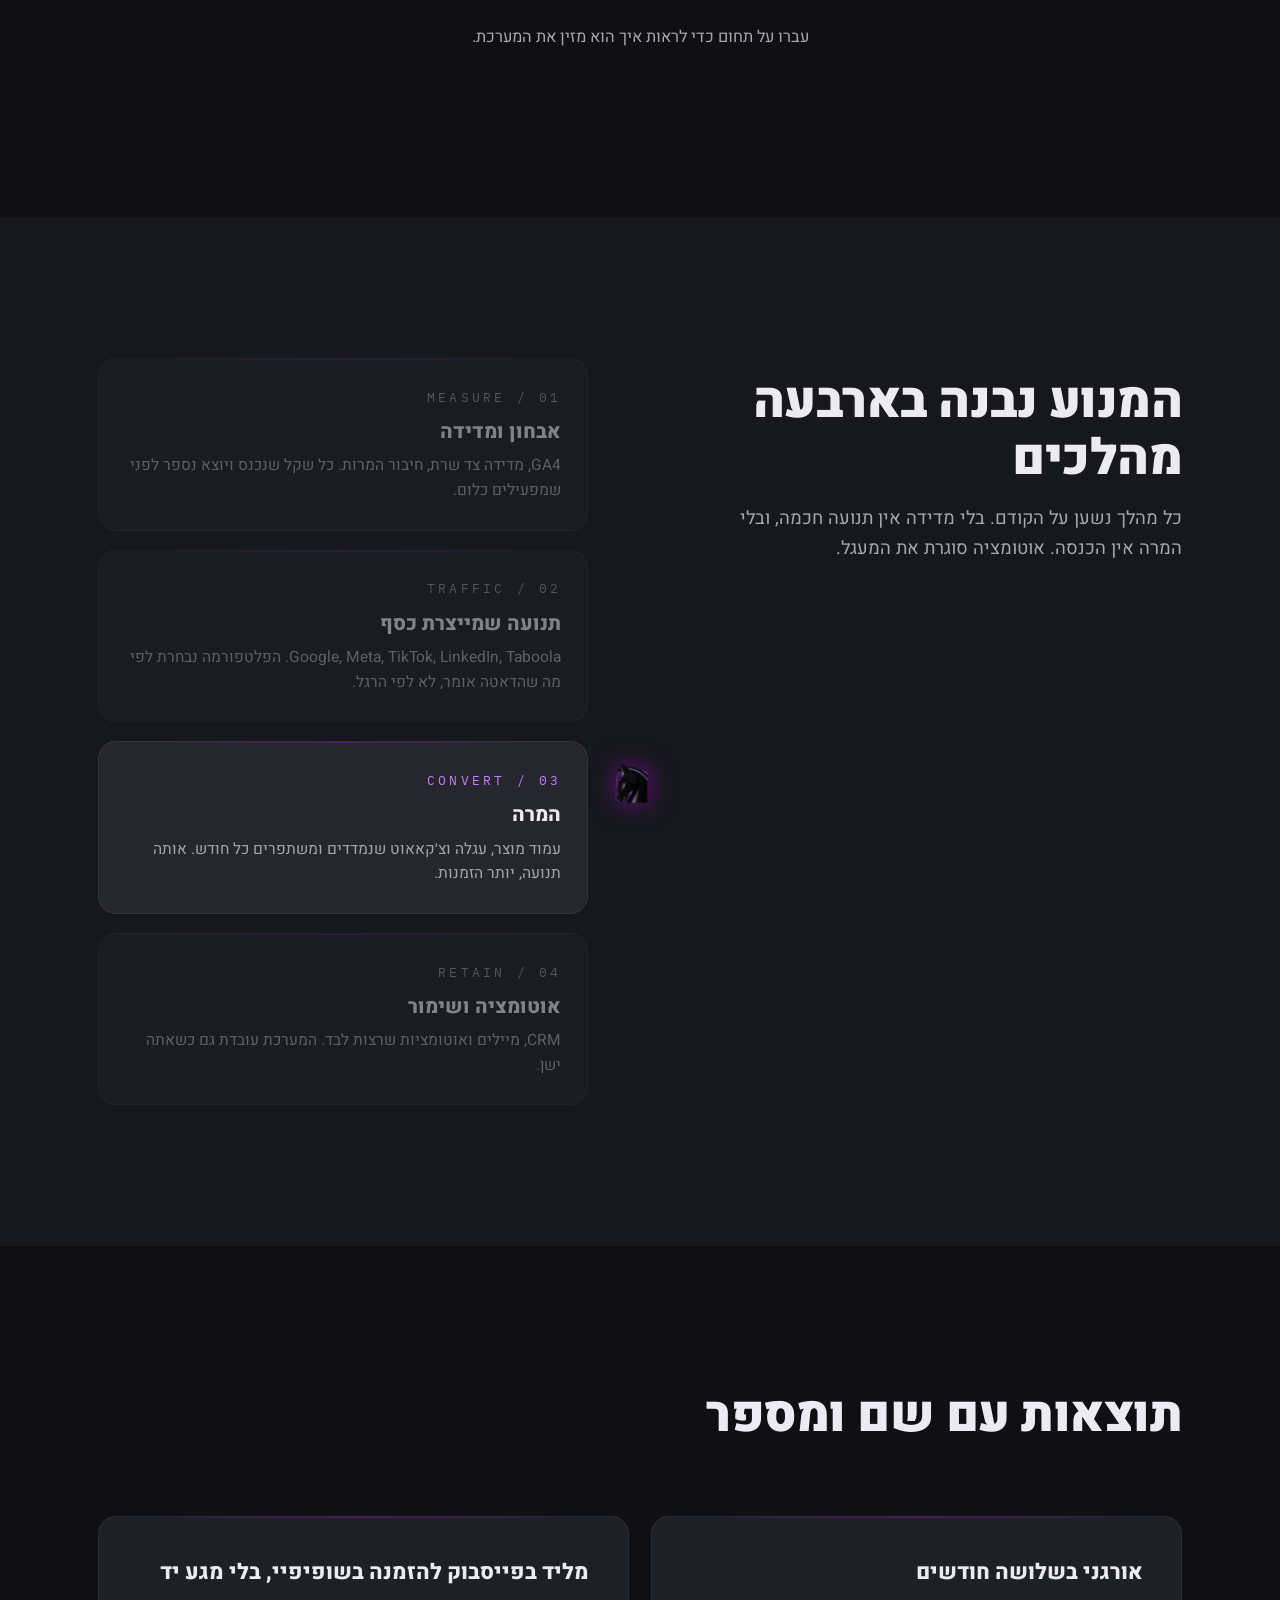
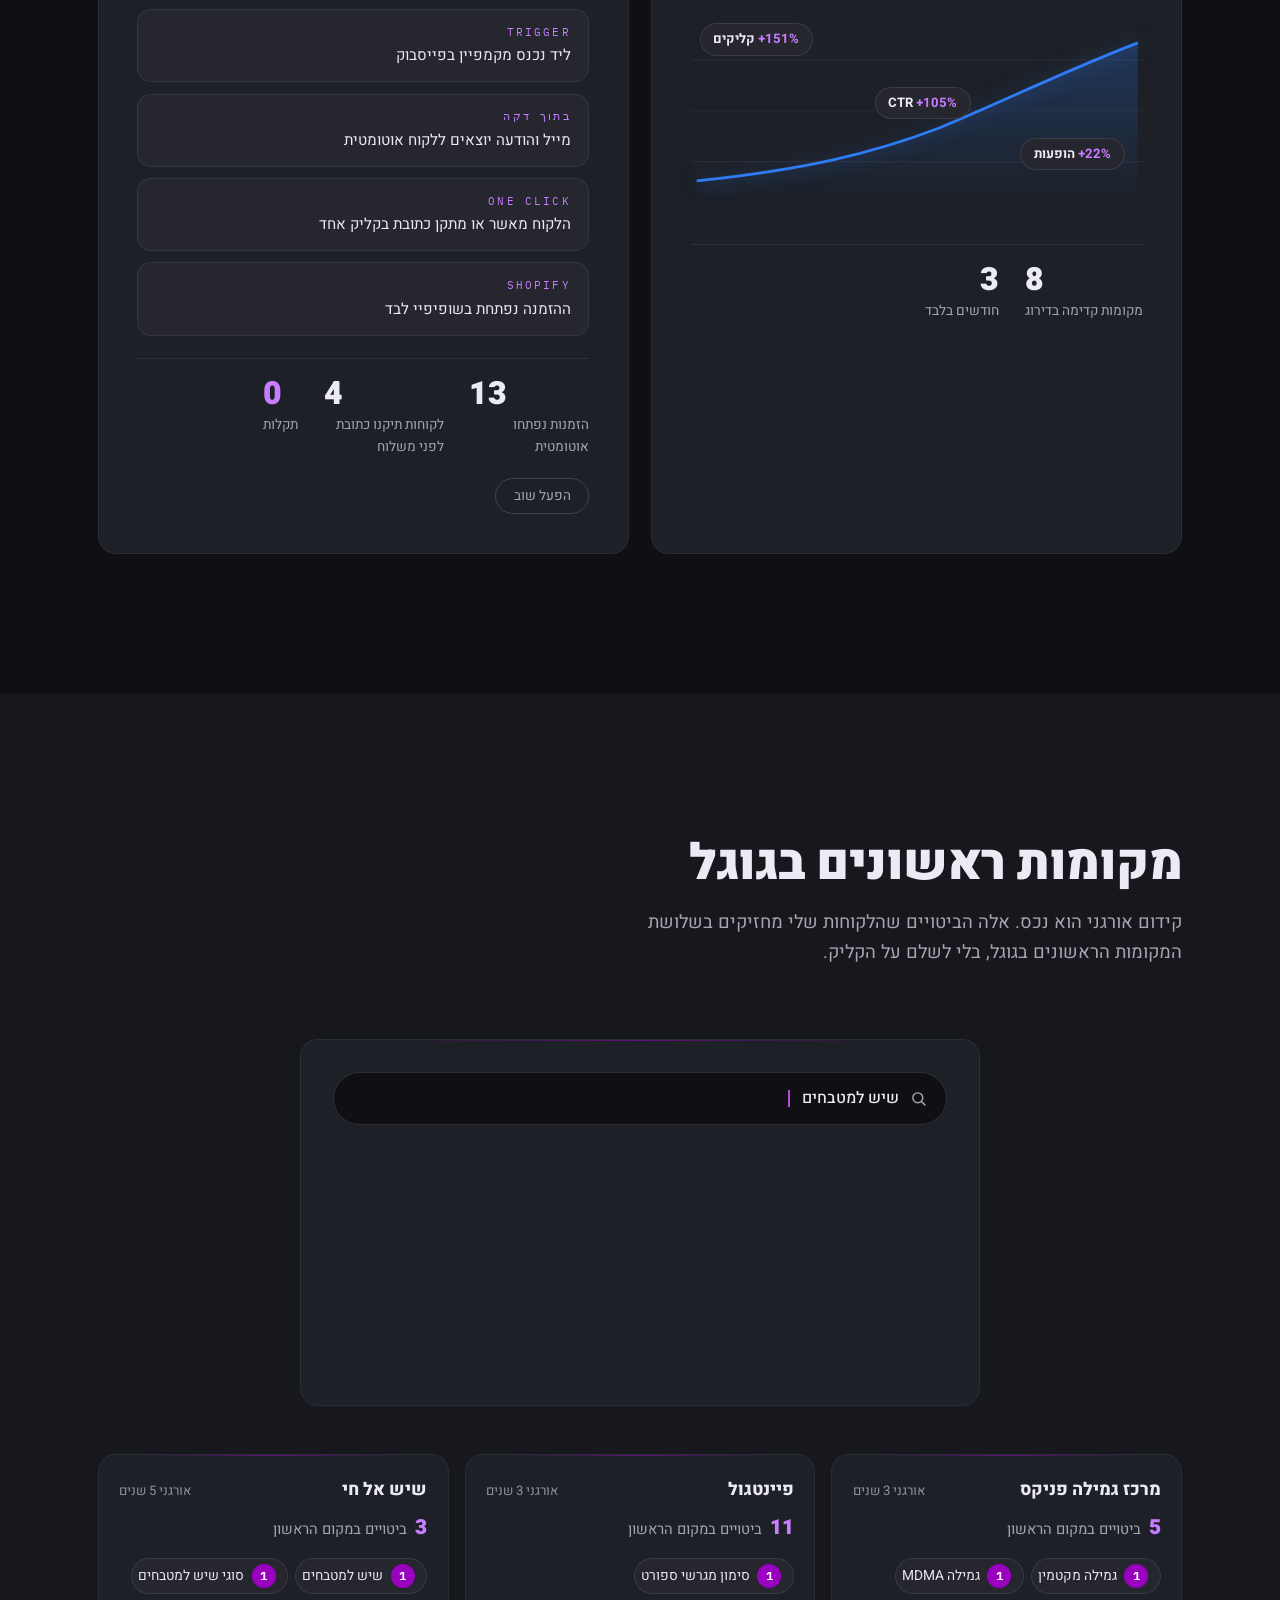
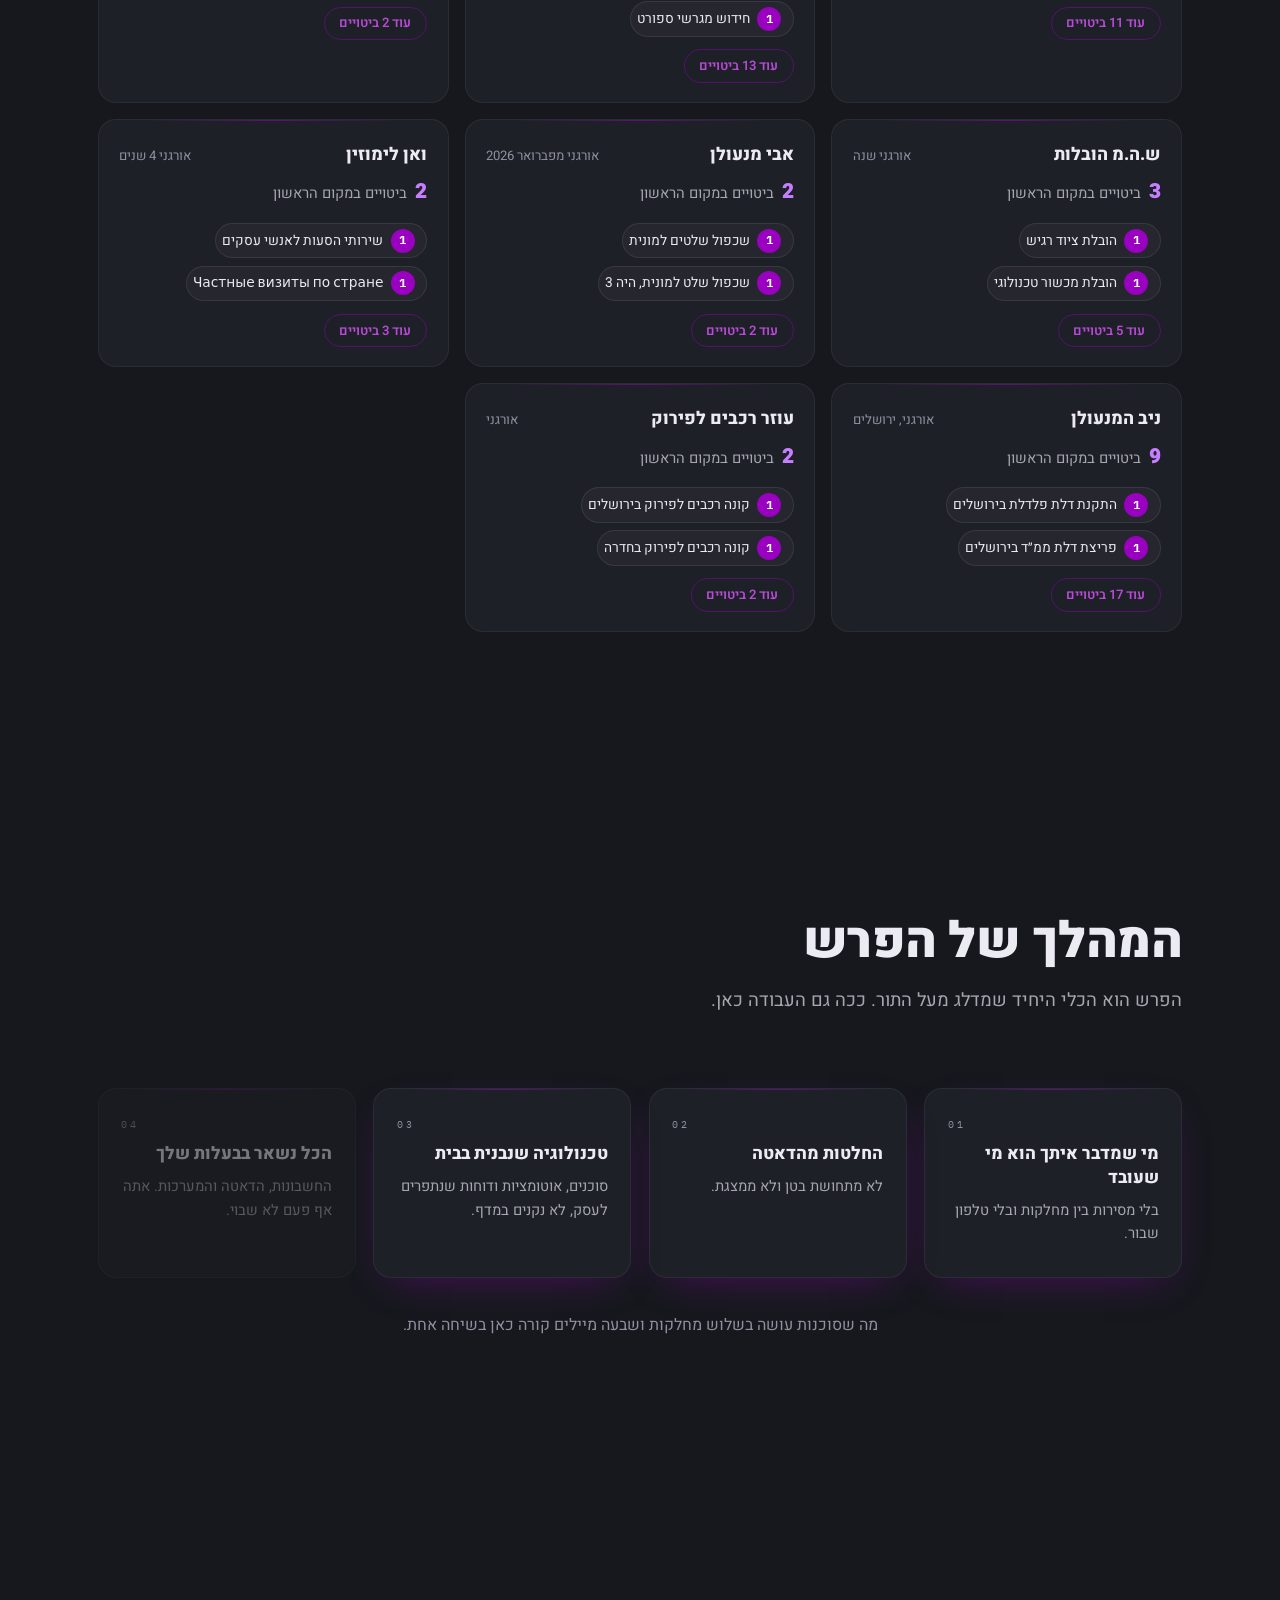
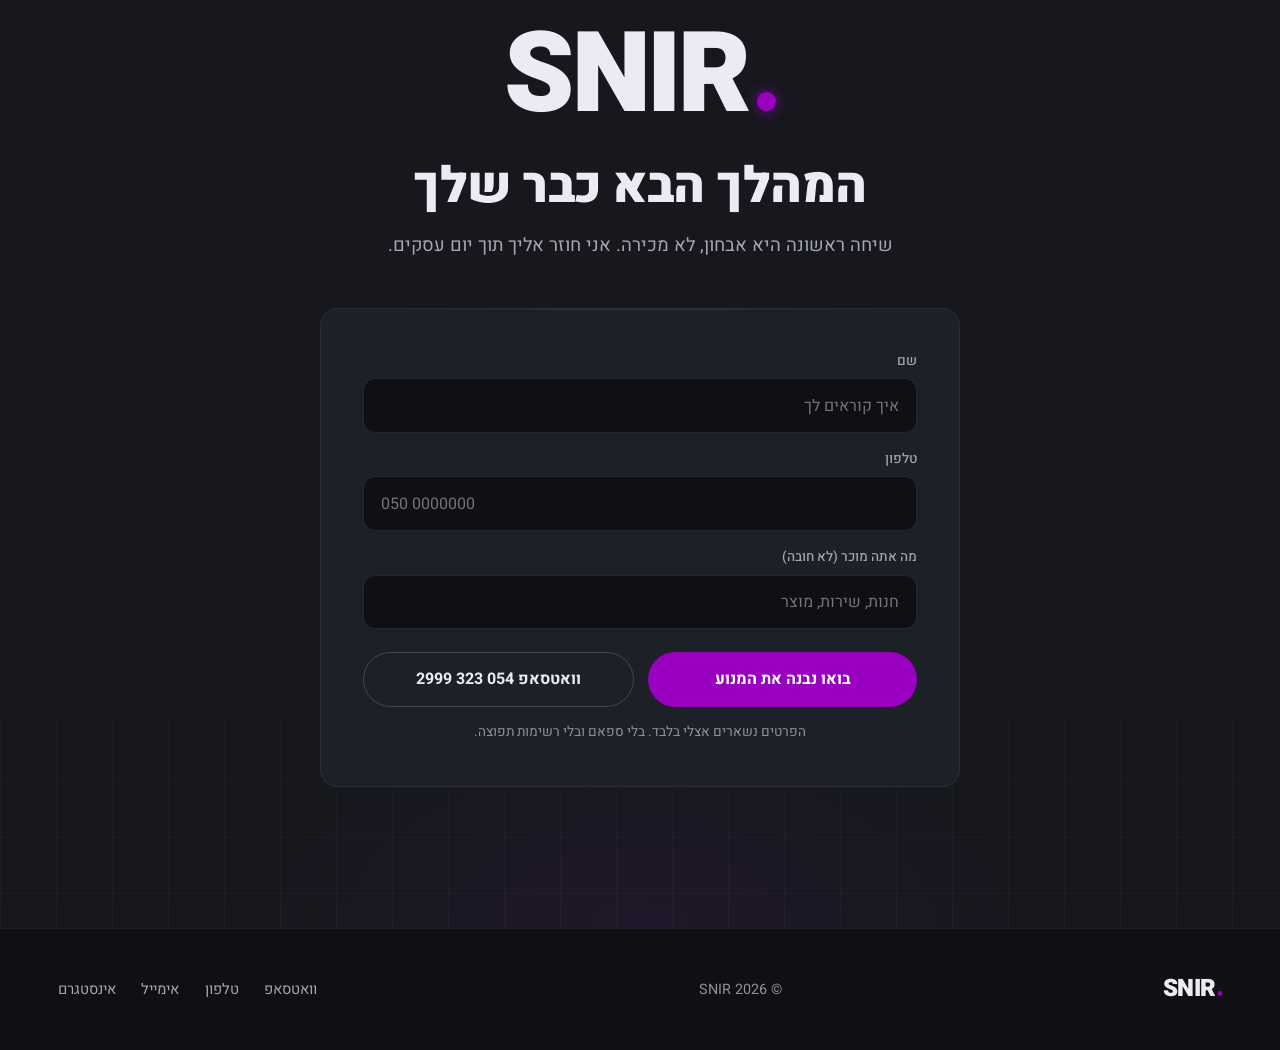
==== commit 4d6327a7: "Services order: Krishim, SHM, Elchai, Mitzbarei HaAchim (renamed from Guy), Shish Agam, then the res" ====
--- a/index.html
+++ b/index.html
@@ -906,12 +906,12 @@
 ]],
 ["רכב, הובלות ושירותים",[
   ["כרישים בניקיון", "ניקוי ספות, מזגנים ושטיחים", "PPC", "4+", "assets/clients/krishim.jpg", "assets/clogos/krishim.png", ""],
-  ["גיא מצברים", "שירות מצברים לרכב", "PPC", "3+", "", "assets/clogos/guy.png", ""],
+  ["ש.ה.מ הובלות", "הובלות, אחסנה ומנופים", "PPC, SEO + GEO", "6+", "assets/clients/shm.jpg", "assets/clogos/shm.jpg", ""],
+  ["שיש אל חי", "משטחי שיש ואבן", "PPC, SEO + GEO", "5+", "assets/clients/elchai.jpg", "assets/clogos/elchai.png", ""],
+  ["מצברי האחים", "שירות מצברים לרכב", "PPC", "3+", "", "assets/clogos/guy.png", ""],
+  ["שיש אגם", "ייצור ושיווק שיש למטבח", "PPC", "", "", "assets/clogos/agam.png", ""],
   ["גרר האחים", "גרירה ורכבים לפירוק", "הקמת אתר, PPC, SEO + GEO", "", "assets/clients/matanel.jpg", "assets/clogos/gerer.webp", ""],
   ["עוזר רכבים לפירוק", "גרירה ופירוק רכבים", "PPC, SEO + GEO", "2+", "", "assets/clogos/ozer.png", ""],
-  ["ש.ה.מ הובלות", "הובלות, אחסנה ומנופים", "PPC, SEO + GEO", "6+", "assets/clients/shm.jpg", "assets/clogos/shm.jpg", ""],
-  ["שיש אל חי", "משטחי שיש ואבן", "PPC, SEO + GEO", "5+", "assets/clients/elchai.jpg", "assets/clogos/elchai.png", ""],
-  ["שיש אגם", "ייצור ושיווק שיש למטבח", "PPC", "", "", "assets/clogos/agam.png", ""],
   ["ואן לימוזין", "הסעות VIP", "PPC, SEO + GEO", "4+", "assets/clients/vanlimousine.jpg", "assets/clogos/van.png", ""],
   ["ניב המנעולן", "מנעולן 24/7", "הקמת אתר, SEO + GEO", "", "", "assets/clogos/niv.png", ""],
   ["אבי מנעולן", "מנעולן ושלטי רכב", "PPC, SEO + GEO", "", "assets/clients/avi.jpg", "assets/clogos/avi.png", ""],
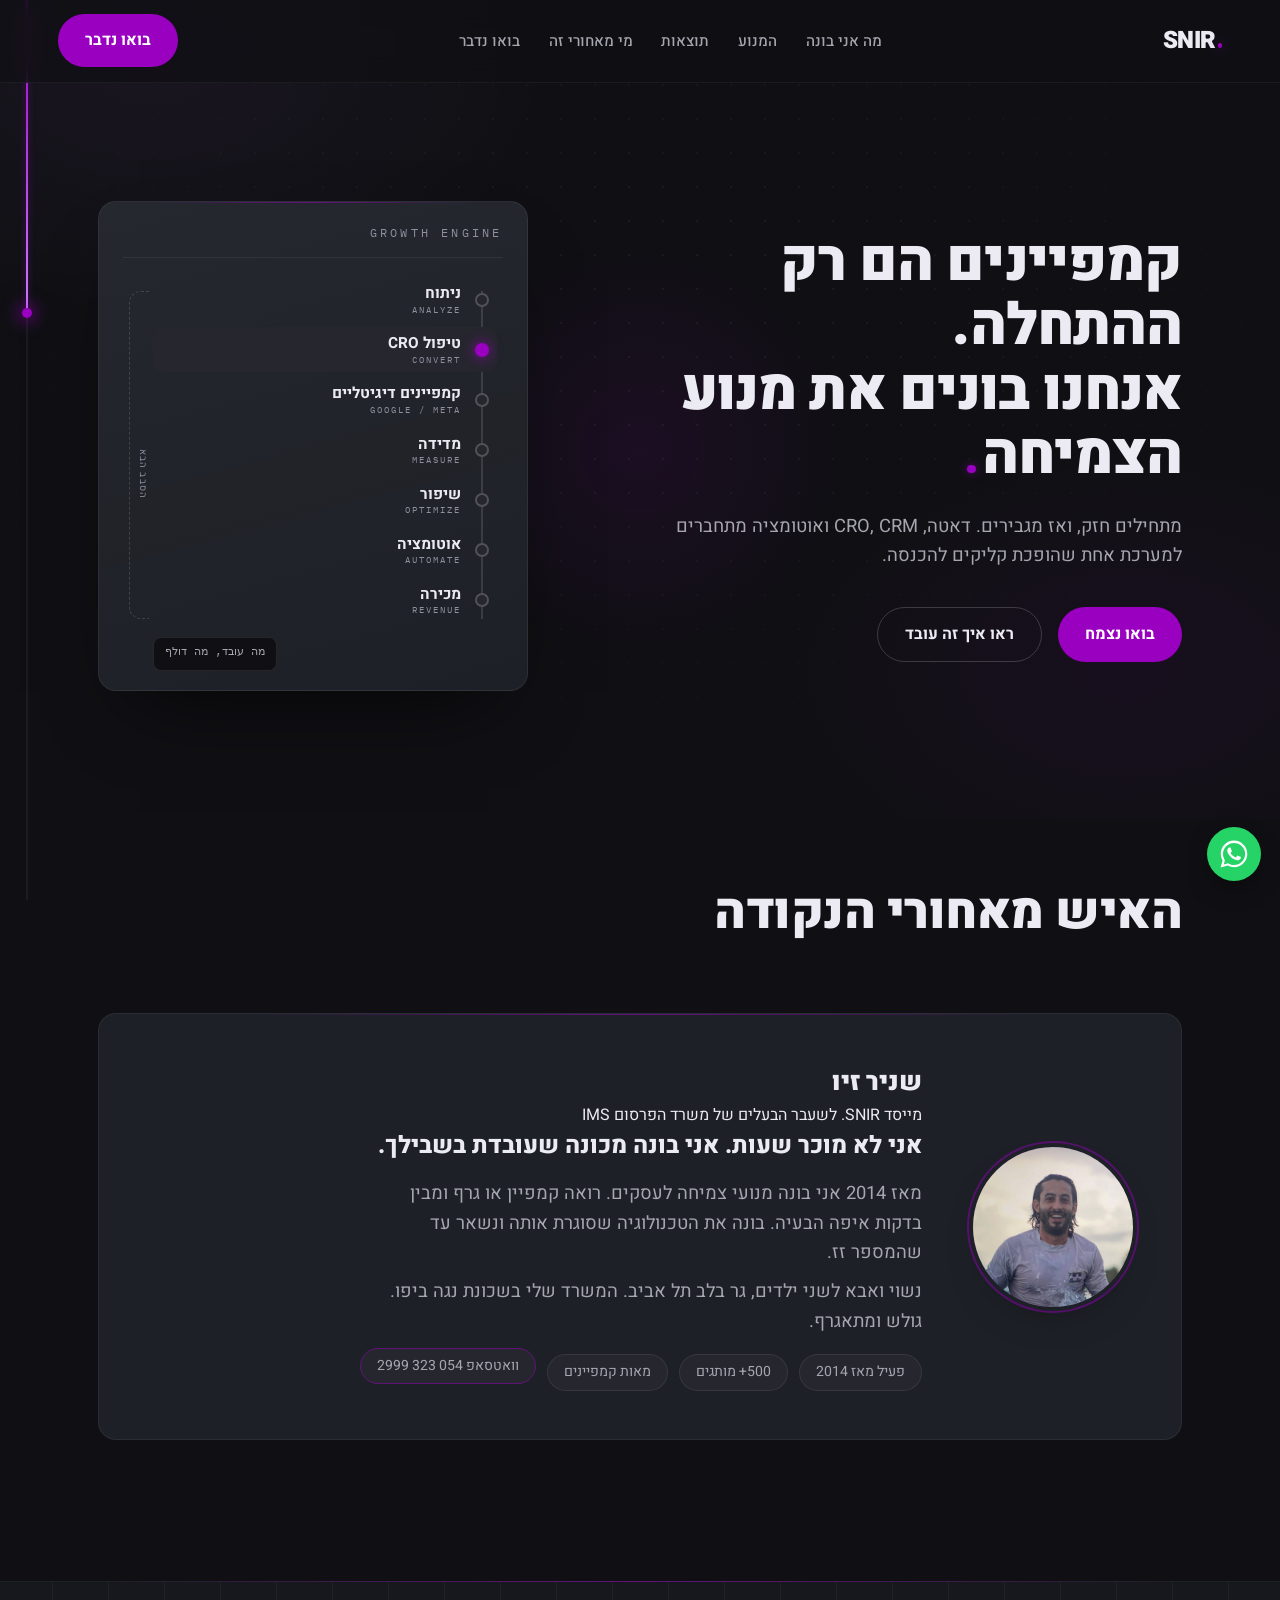
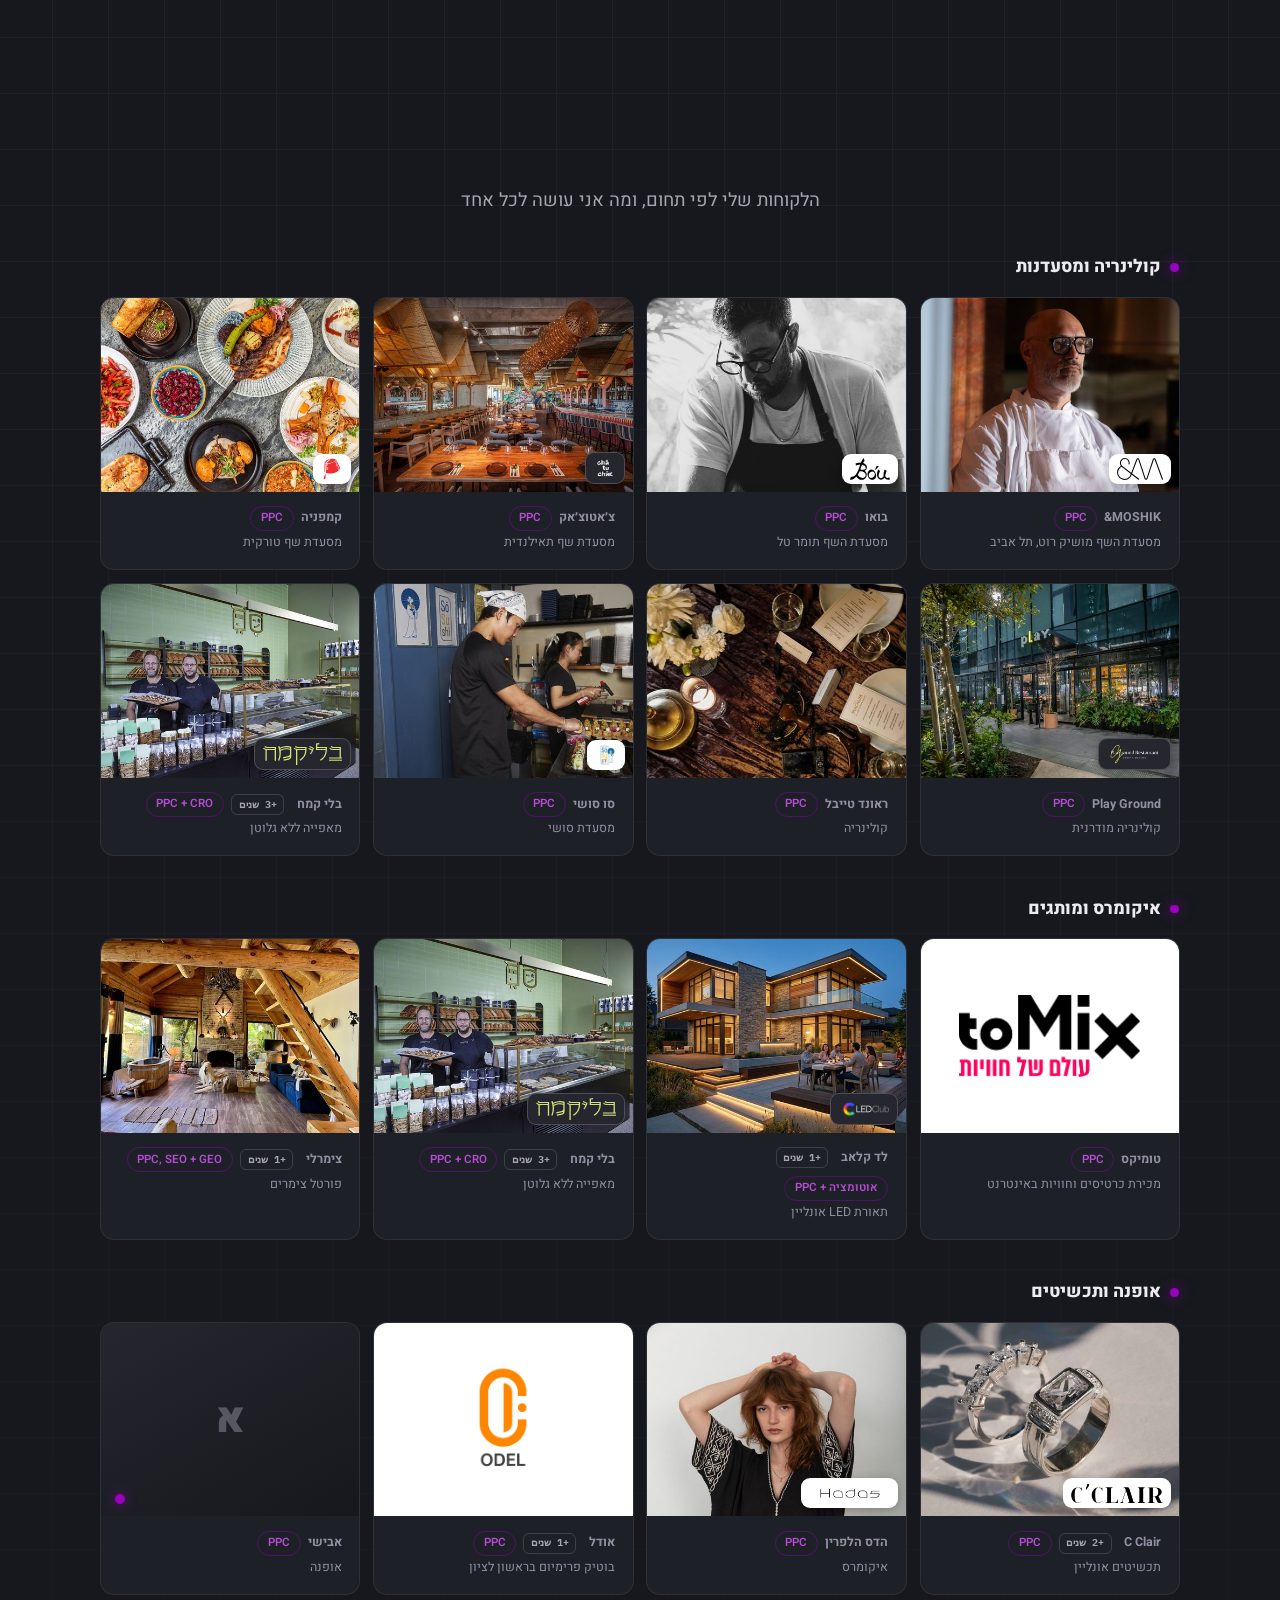
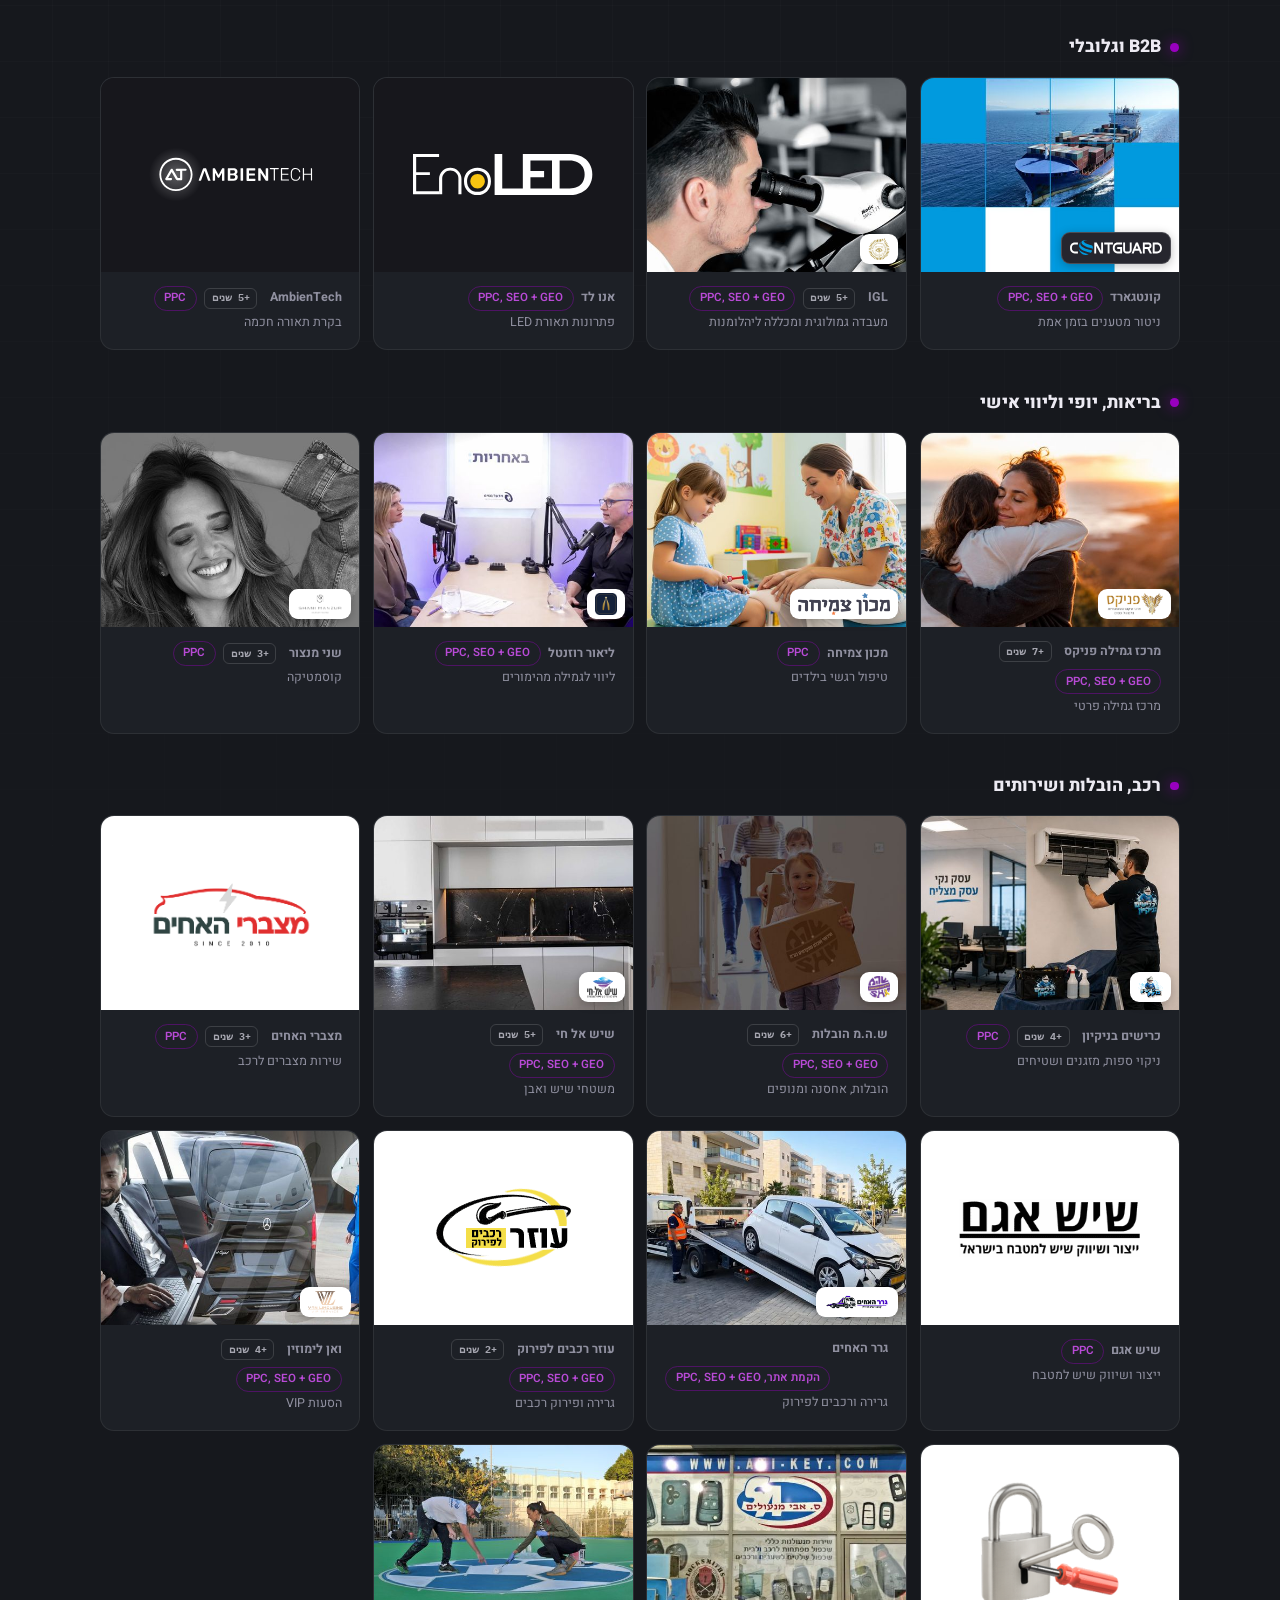
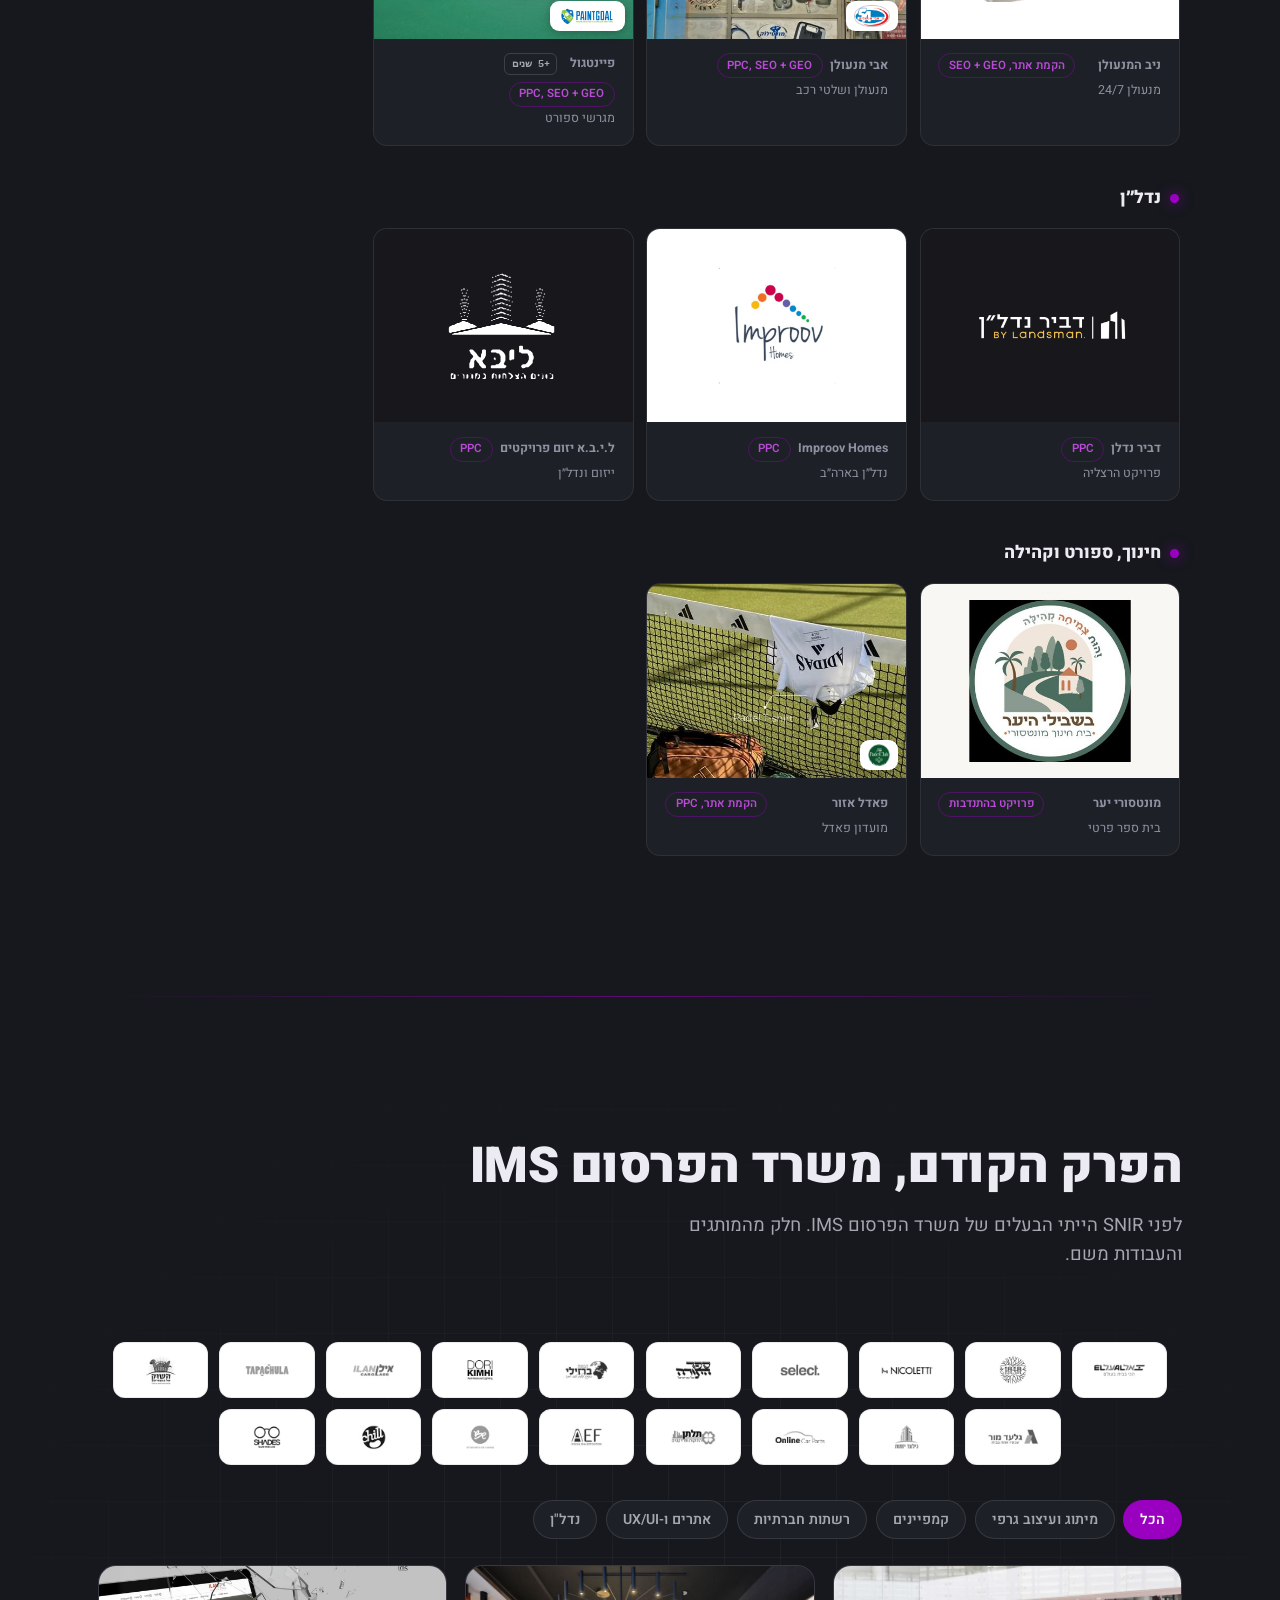
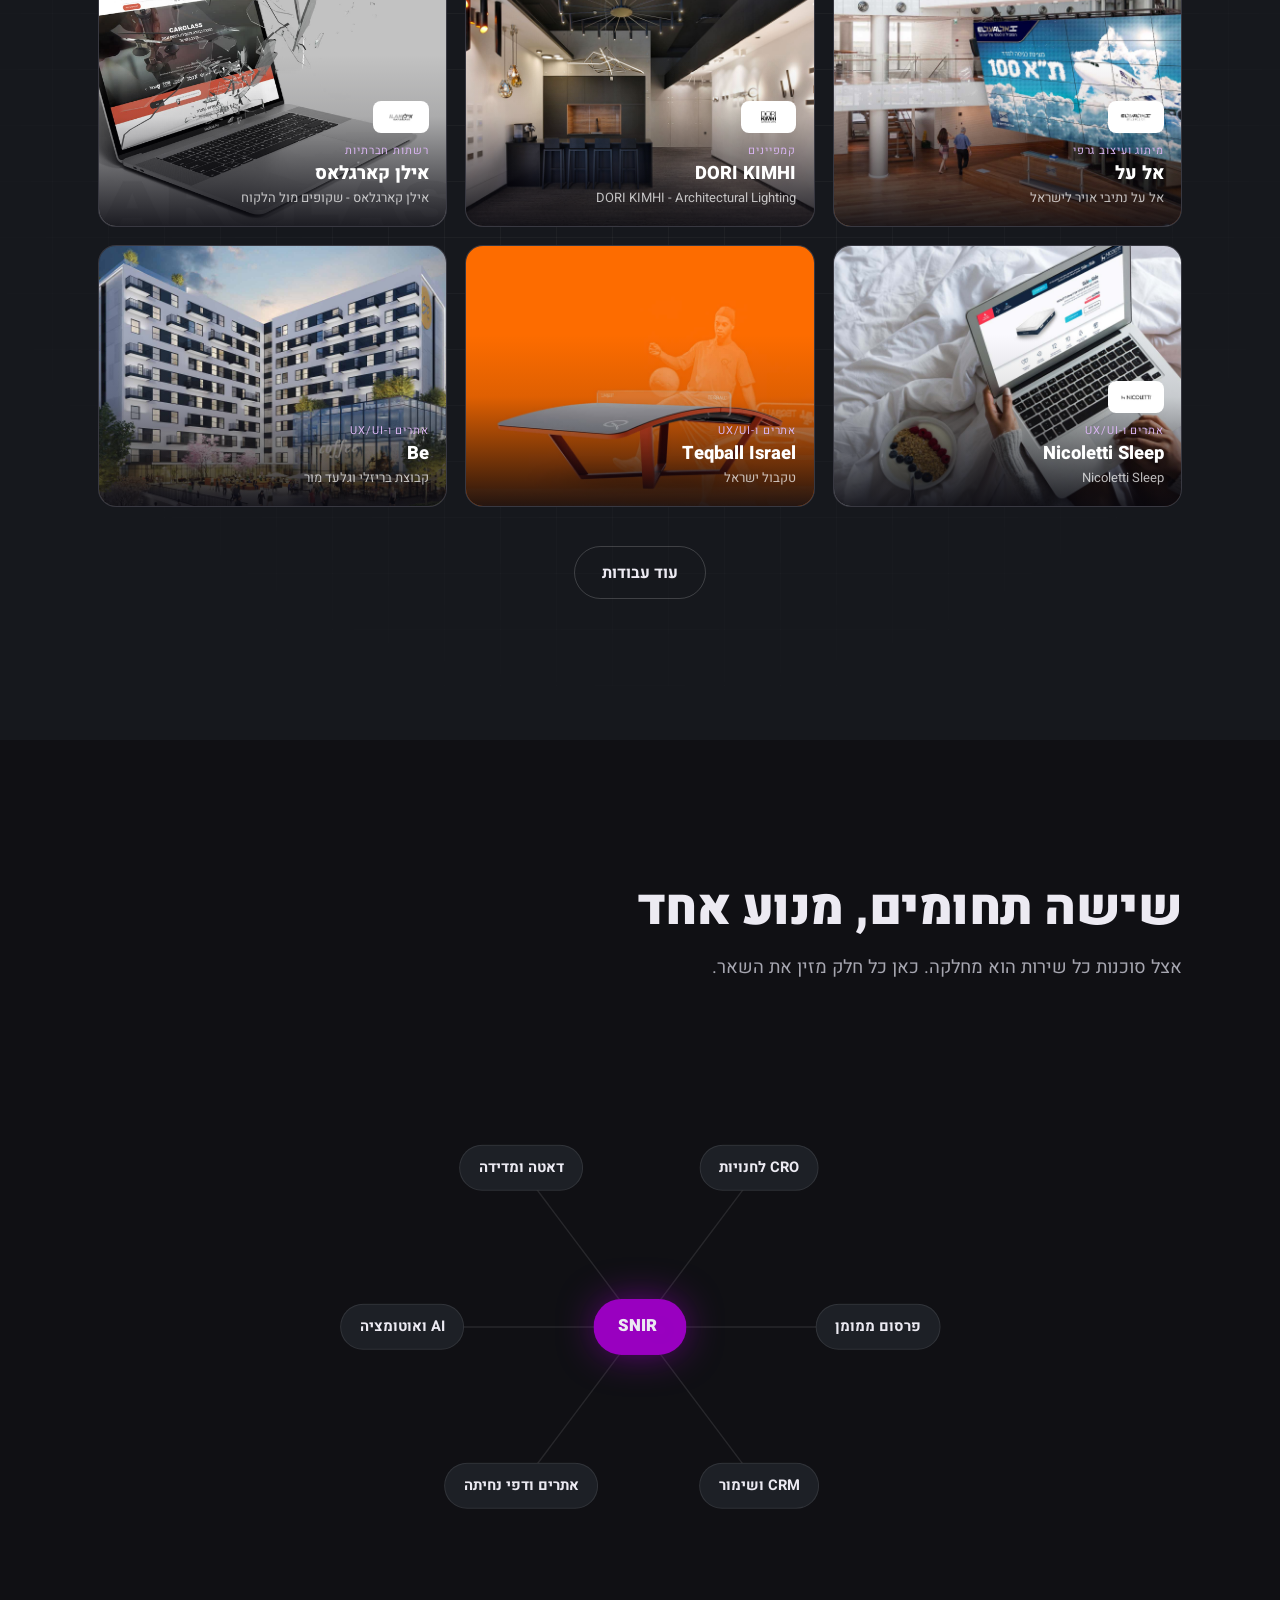
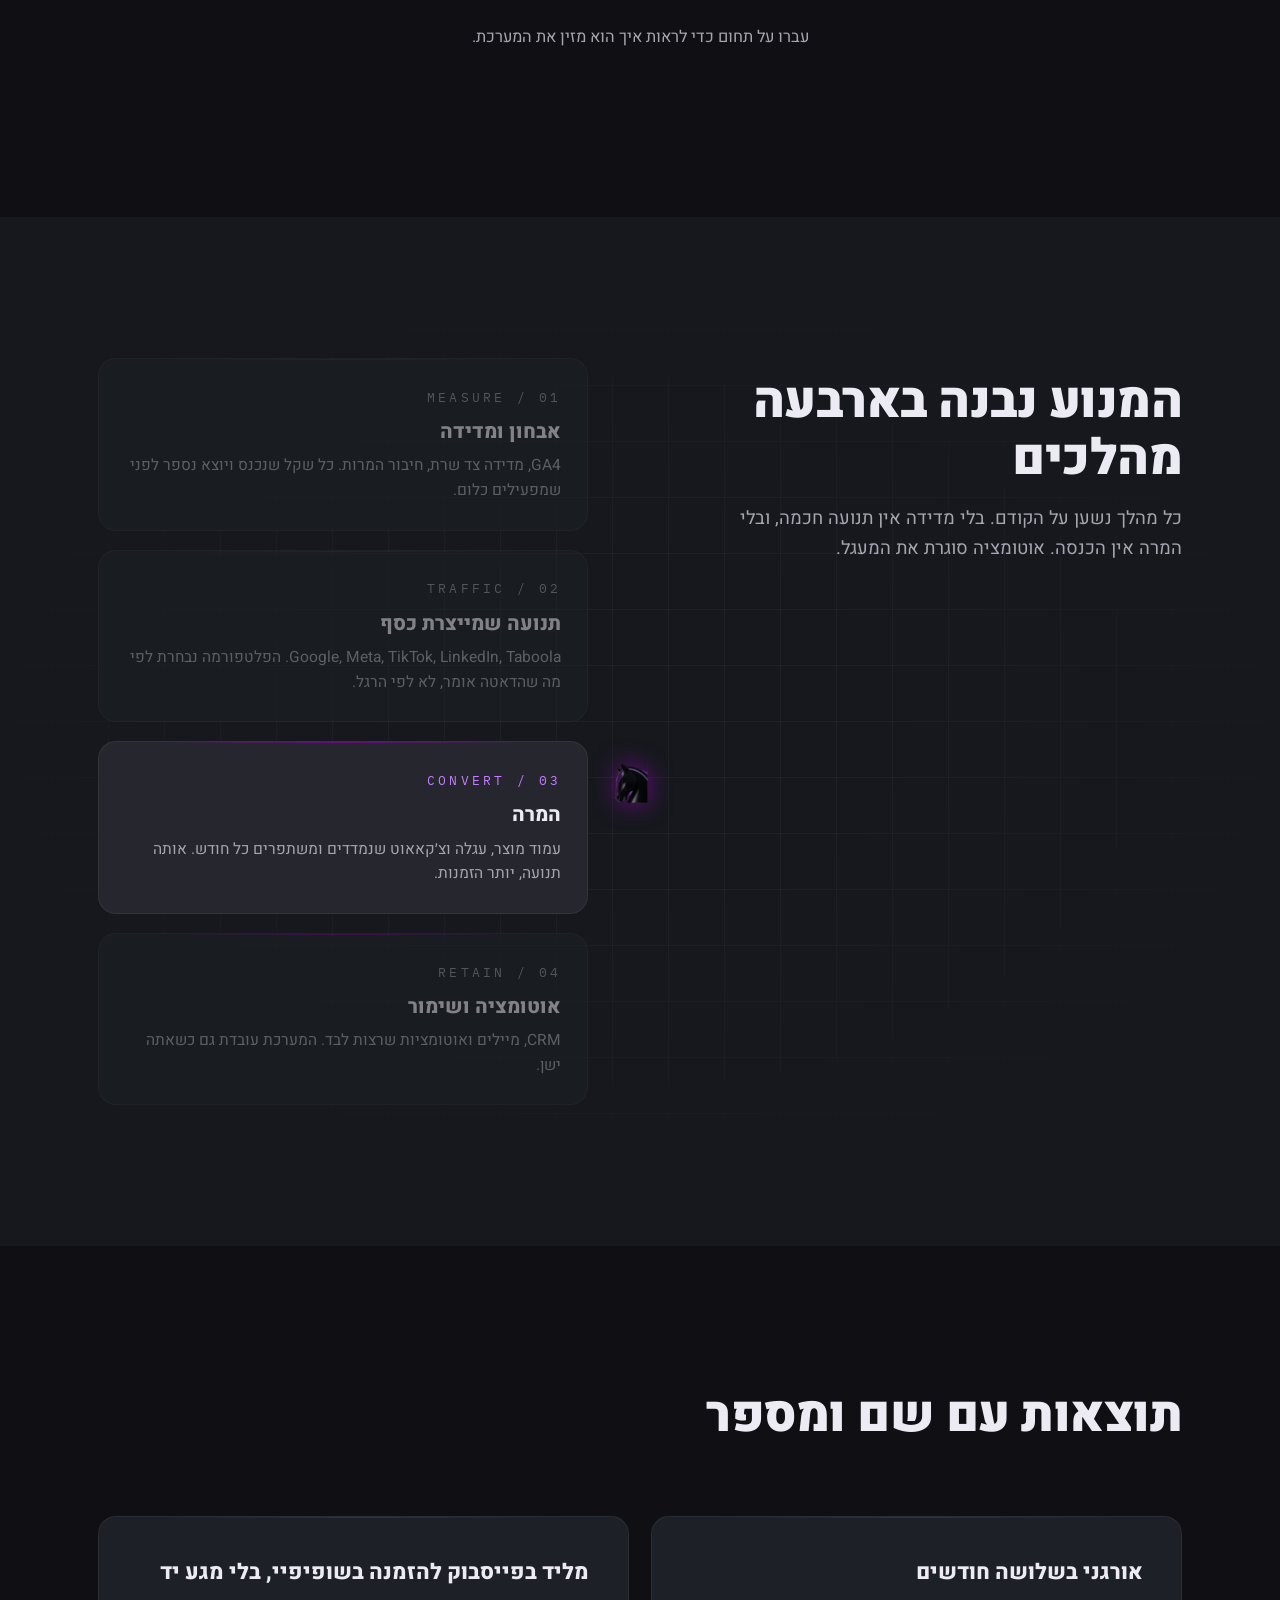
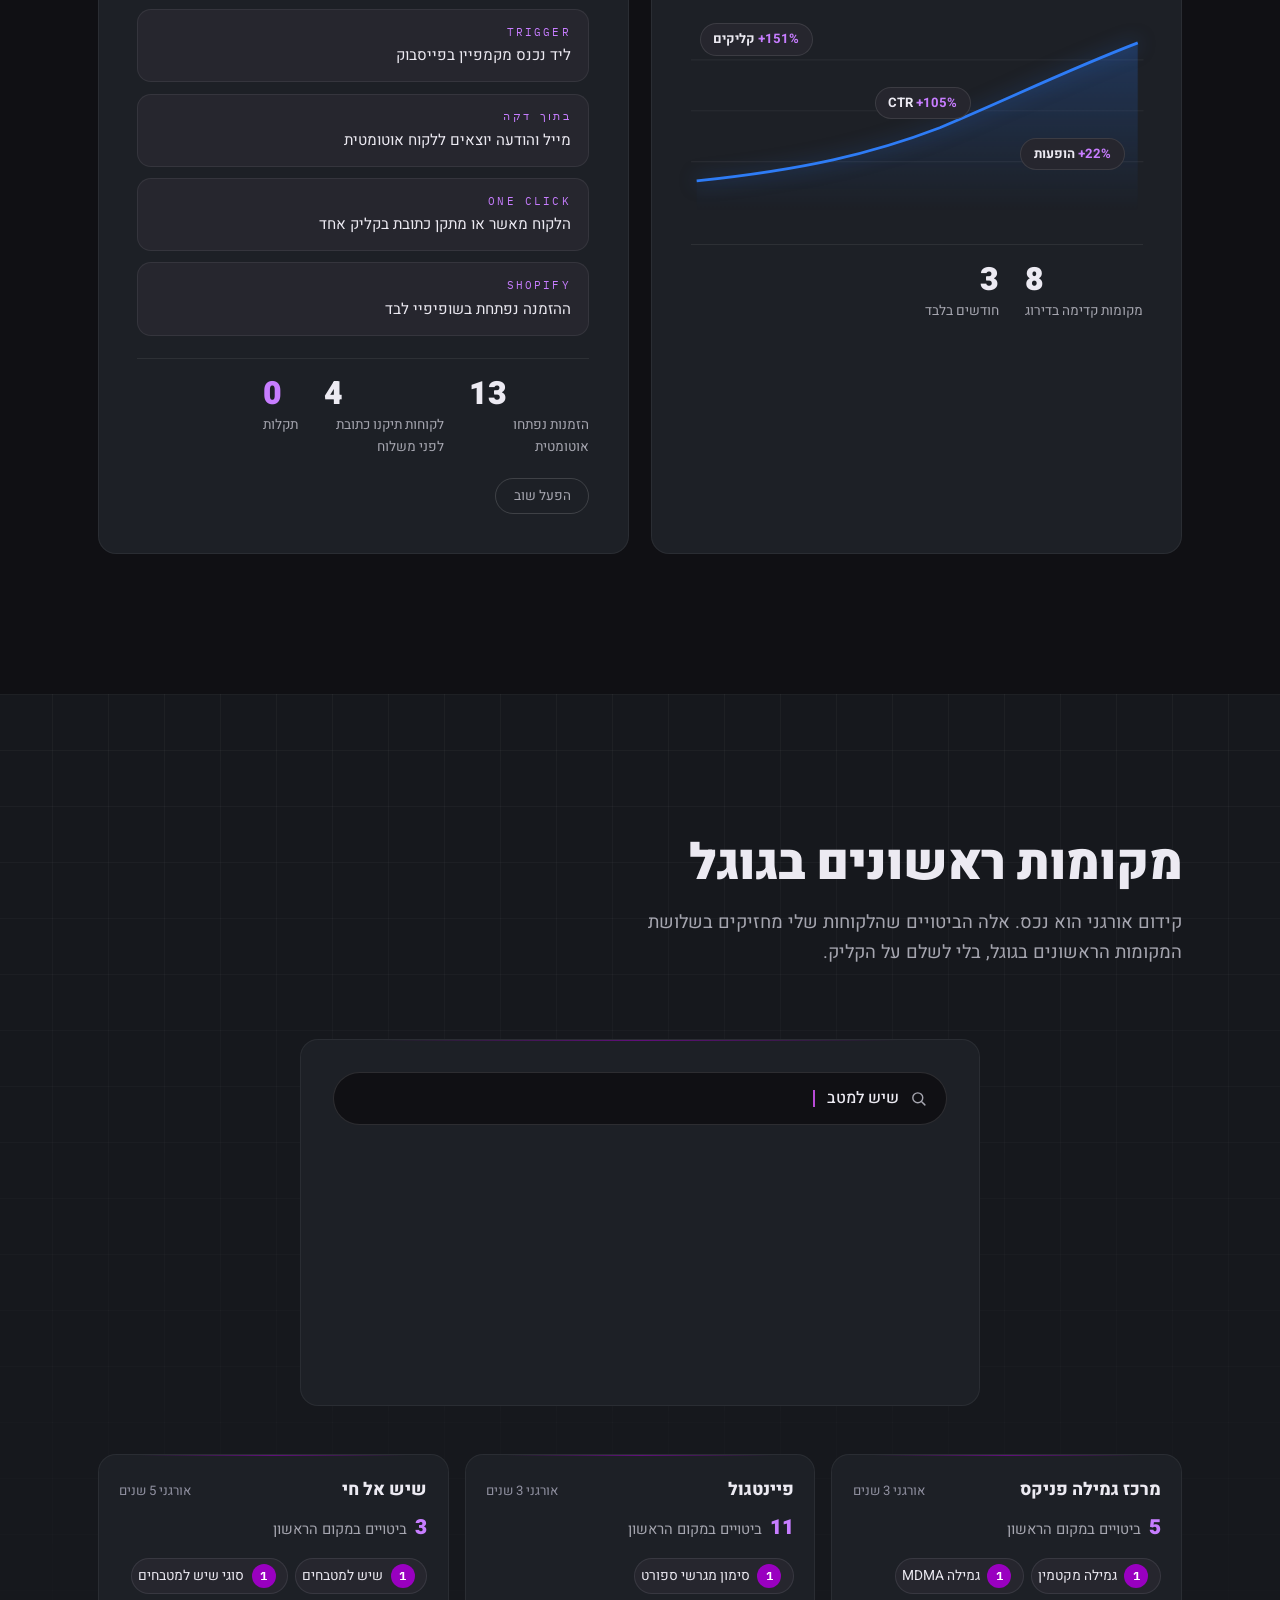
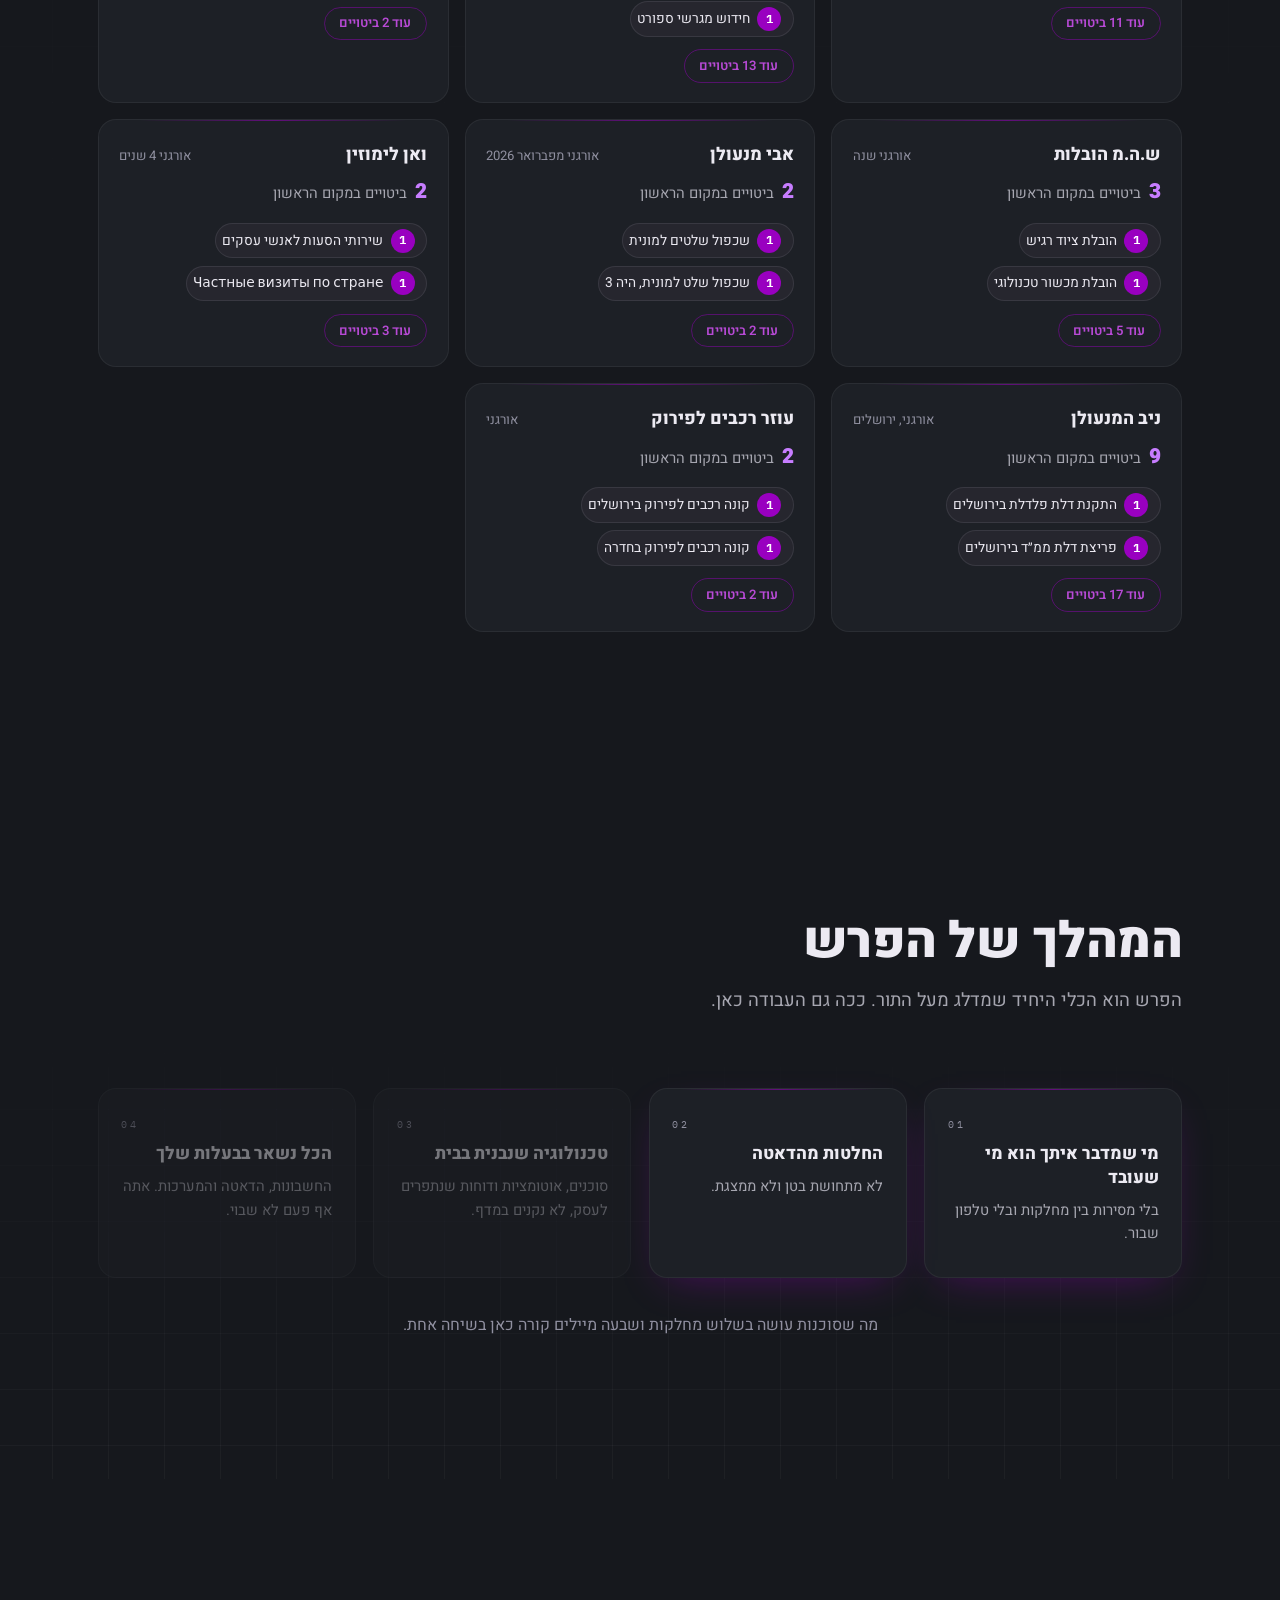
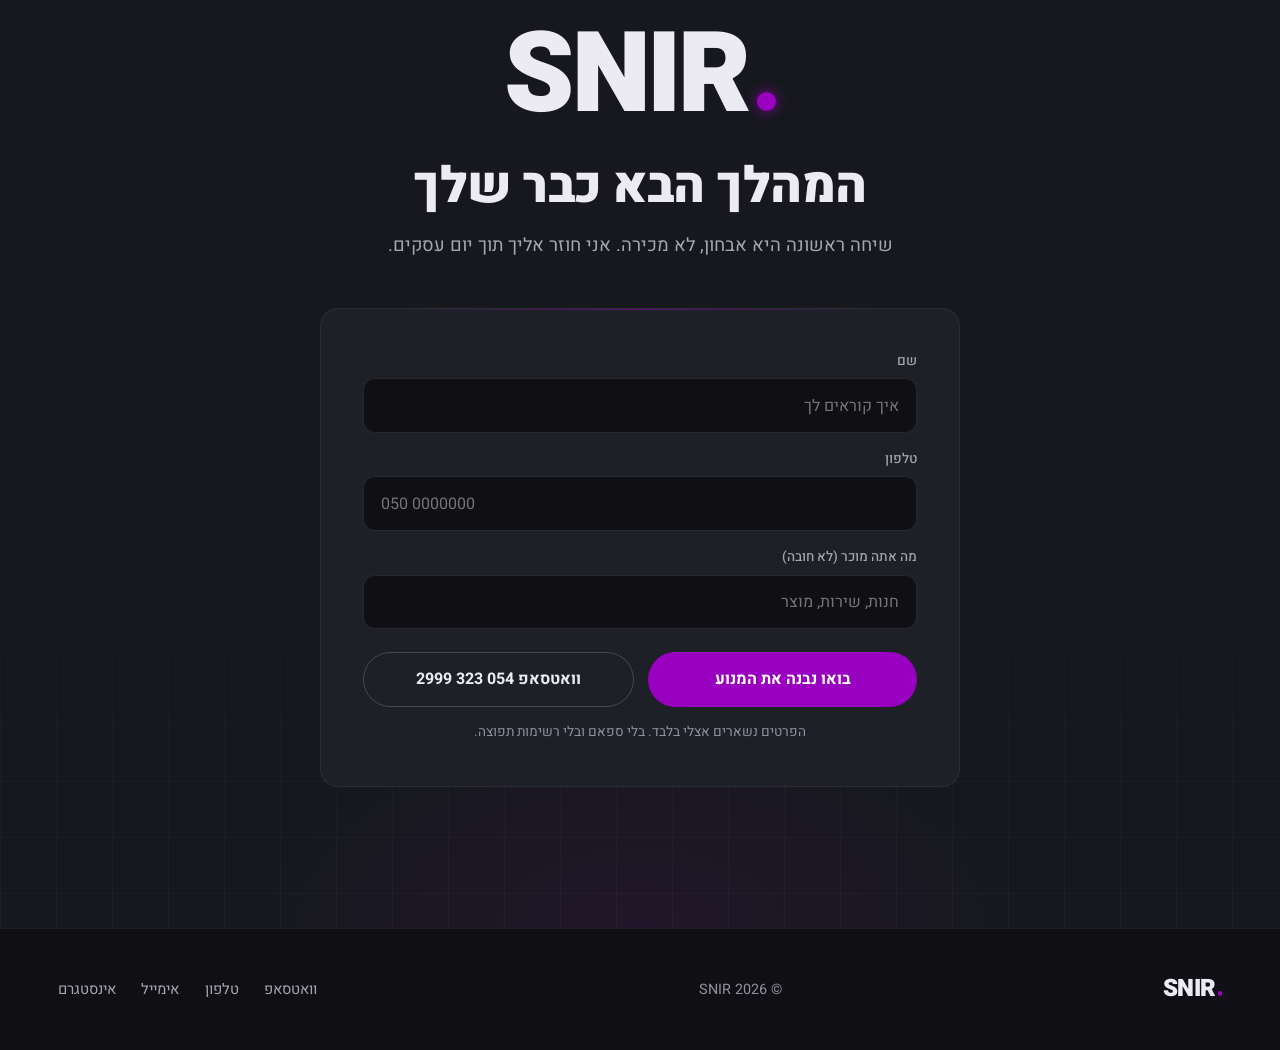
==== commit a64e467d: "Reuse the square grid pattern in five more sections (clients, IMS, method, organic, why) with soft f" ====
--- a/index.html
+++ b/index.html
@@ -403,6 +403,15 @@
 .lb-subs span{font-size:12px;color:rgba(236,234,246,.6);border:1px solid rgba(255,255,255,.15);border-radius:999px;padding:.3rem .7rem}
 .lightbox-close{position:fixed;top:1.1rem;inset-inline-end:1.1rem;width:44px;height:44px;border-radius:50%;background:#16161f;border:1px solid rgba(255,255,255,.2);color:#fff;cursor:pointer;z-index:201;display:flex;align-items:center;justify-content:center;padding:0}
 
+
+/* square grid pattern, reused from the closing section */
+.gridbg{position:absolute;inset:0;pointer-events:none;z-index:0;
+  background-image:linear-gradient(rgba(255,255,255,.035) 1px,transparent 1px),linear-gradient(90deg,rgba(255,255,255,.035) 1px,transparent 1px);
+  background-size:56px 56px;background-position:center top}
+.gridbg.g-top{-webkit-mask-image:linear-gradient(180deg,#000 0%,transparent 70%);mask-image:linear-gradient(180deg,#000 0%,transparent 70%)}
+.gridbg.g-bottom{-webkit-mask-image:linear-gradient(0deg,#000 0%,transparent 70%);mask-image:linear-gradient(0deg,#000 0%,transparent 70%)}
+.gridbg.g-mid{-webkit-mask-image:radial-gradient(ellipse 75% 65% at 50% 50%,#000 25%,transparent 80%);mask-image:radial-gradient(ellipse 75% 65% at 50% 50%,#000 25%,transparent 80%)}
+section>.wrap{position:relative;z-index:1}
 /* ============ why ============ */
 .why-grid{display:grid;grid-template-columns:repeat(4,1fr);gap:1.1rem}
 @media(max-width:980px){.why-grid{grid-template-columns:repeat(2,1fr)}}
@@ -599,6 +608,7 @@
 
   <!-- ============ PROOF ============ -->
   <section id="proof">
+    <div class="gridbg g-top" aria-hidden="true"></div>
     <div class="wrap">
       <div class="clients-head reveal">
         <p class="lead" style="margin-top:.6rem;margin-inline:auto">הלקוחות שלי לפי תחום, ומה אני עושה לכל אחד</p>
@@ -609,6 +619,7 @@
 
   <!-- ============ IMS (previous chapter) ============ -->
   <section id="ims" style="background:var(--panel)">
+    <div class="gridbg g-mid" aria-hidden="true"></div>
     <div class="wrap">
       <div class="sec-head reveal">
         <h2>הפרק הקודם, משרד הפרסום IMS</h2>
@@ -660,6 +671,7 @@
 
   <!-- ============ METHOD ============ -->
   <section id="method">
+    <div class="gridbg g-mid" aria-hidden="true"></div>
     <div class="wrap method-grid">
       <div class="method-sticky reveal">
         <h2 style="margin-top:.9rem">המנוע נבנה בארבעה מהלכים</h2>
@@ -745,6 +757,7 @@
 
   <!-- ============ ORGANIC ============ -->
   <section id="organic" style="background:var(--panel)">
+    <div class="gridbg g-top" aria-hidden="true"></div>
     <div class="wrap">
       <div class="sec-head reveal">
         <h2>מקומות ראשונים בגוגל</h2>
@@ -784,6 +797,7 @@
 
   <!-- ============ WHY ============ -->
   <section id="why" style="background:var(--panel)">
+    <div class="gridbg g-bottom" aria-hidden="true"></div>
     <div class="wrap">
       <div class="sec-head reveal">
         <h2>המהלך של הפרש</h2>
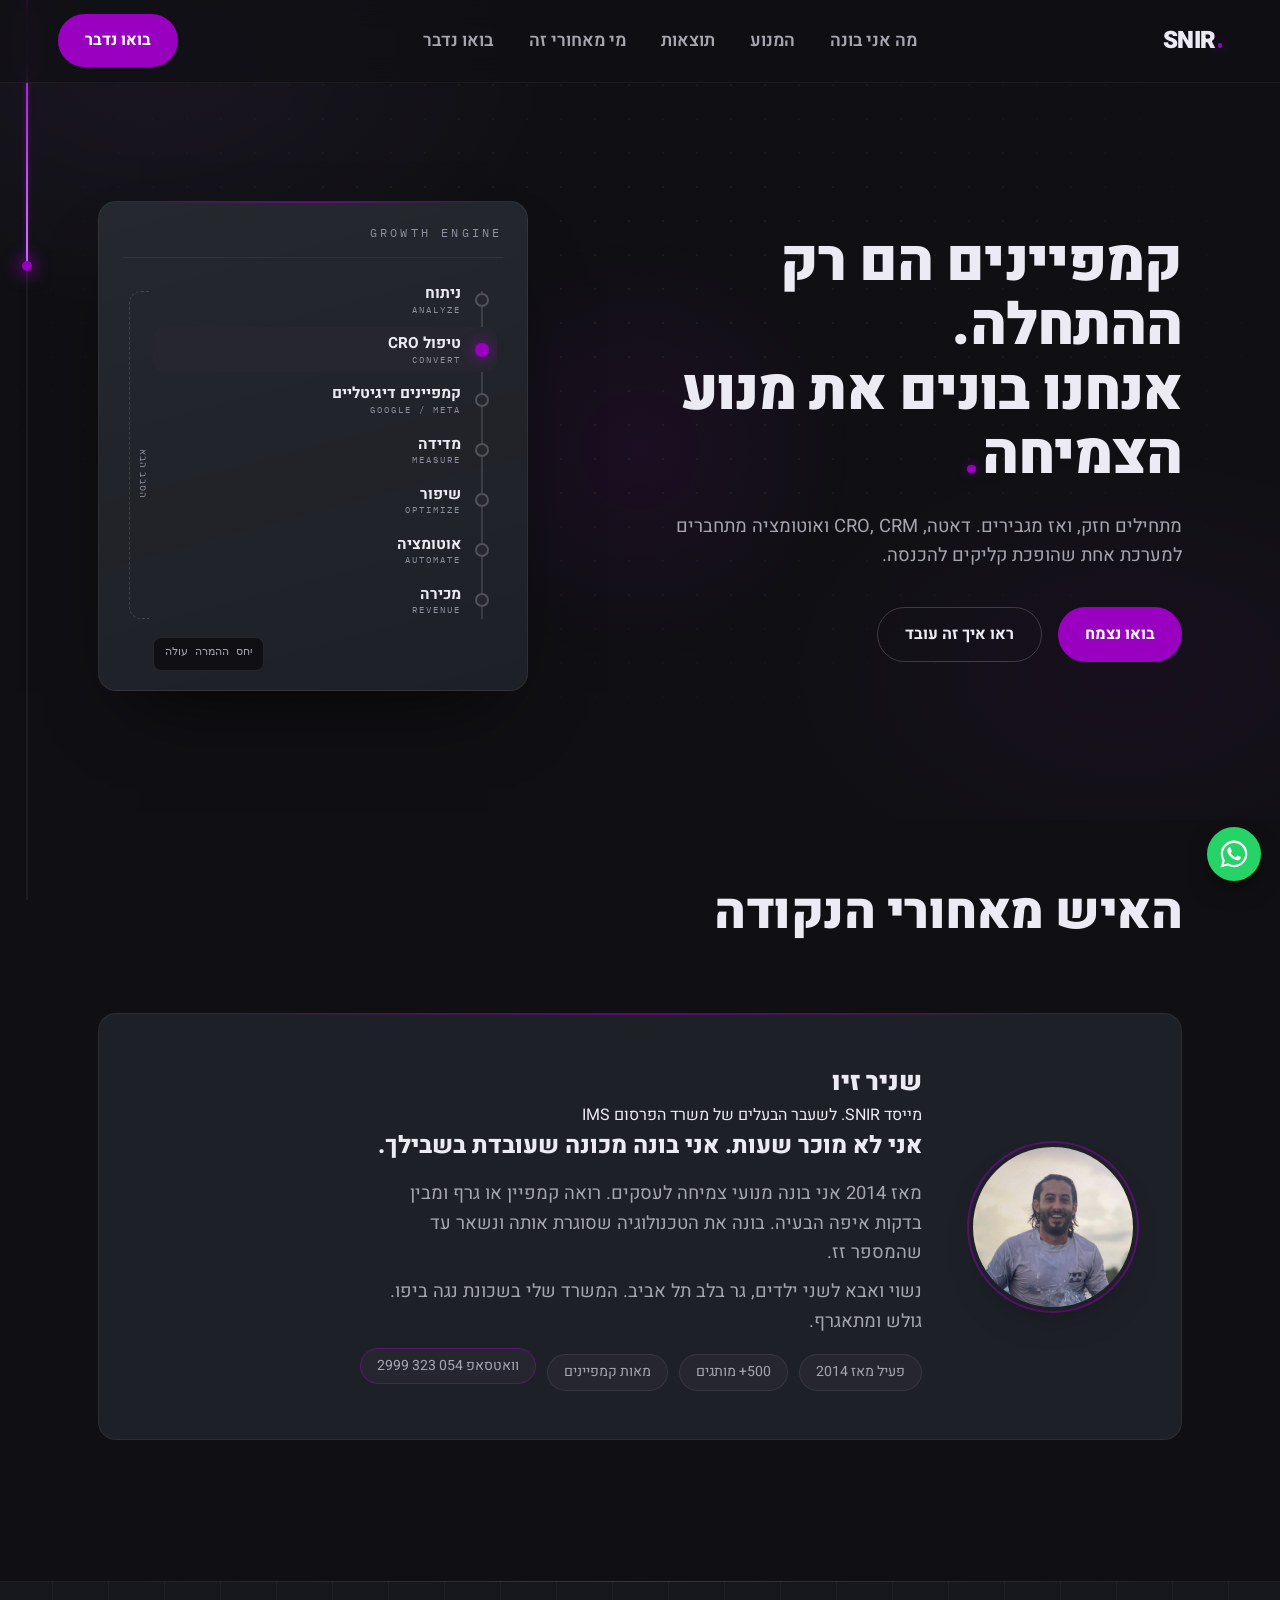
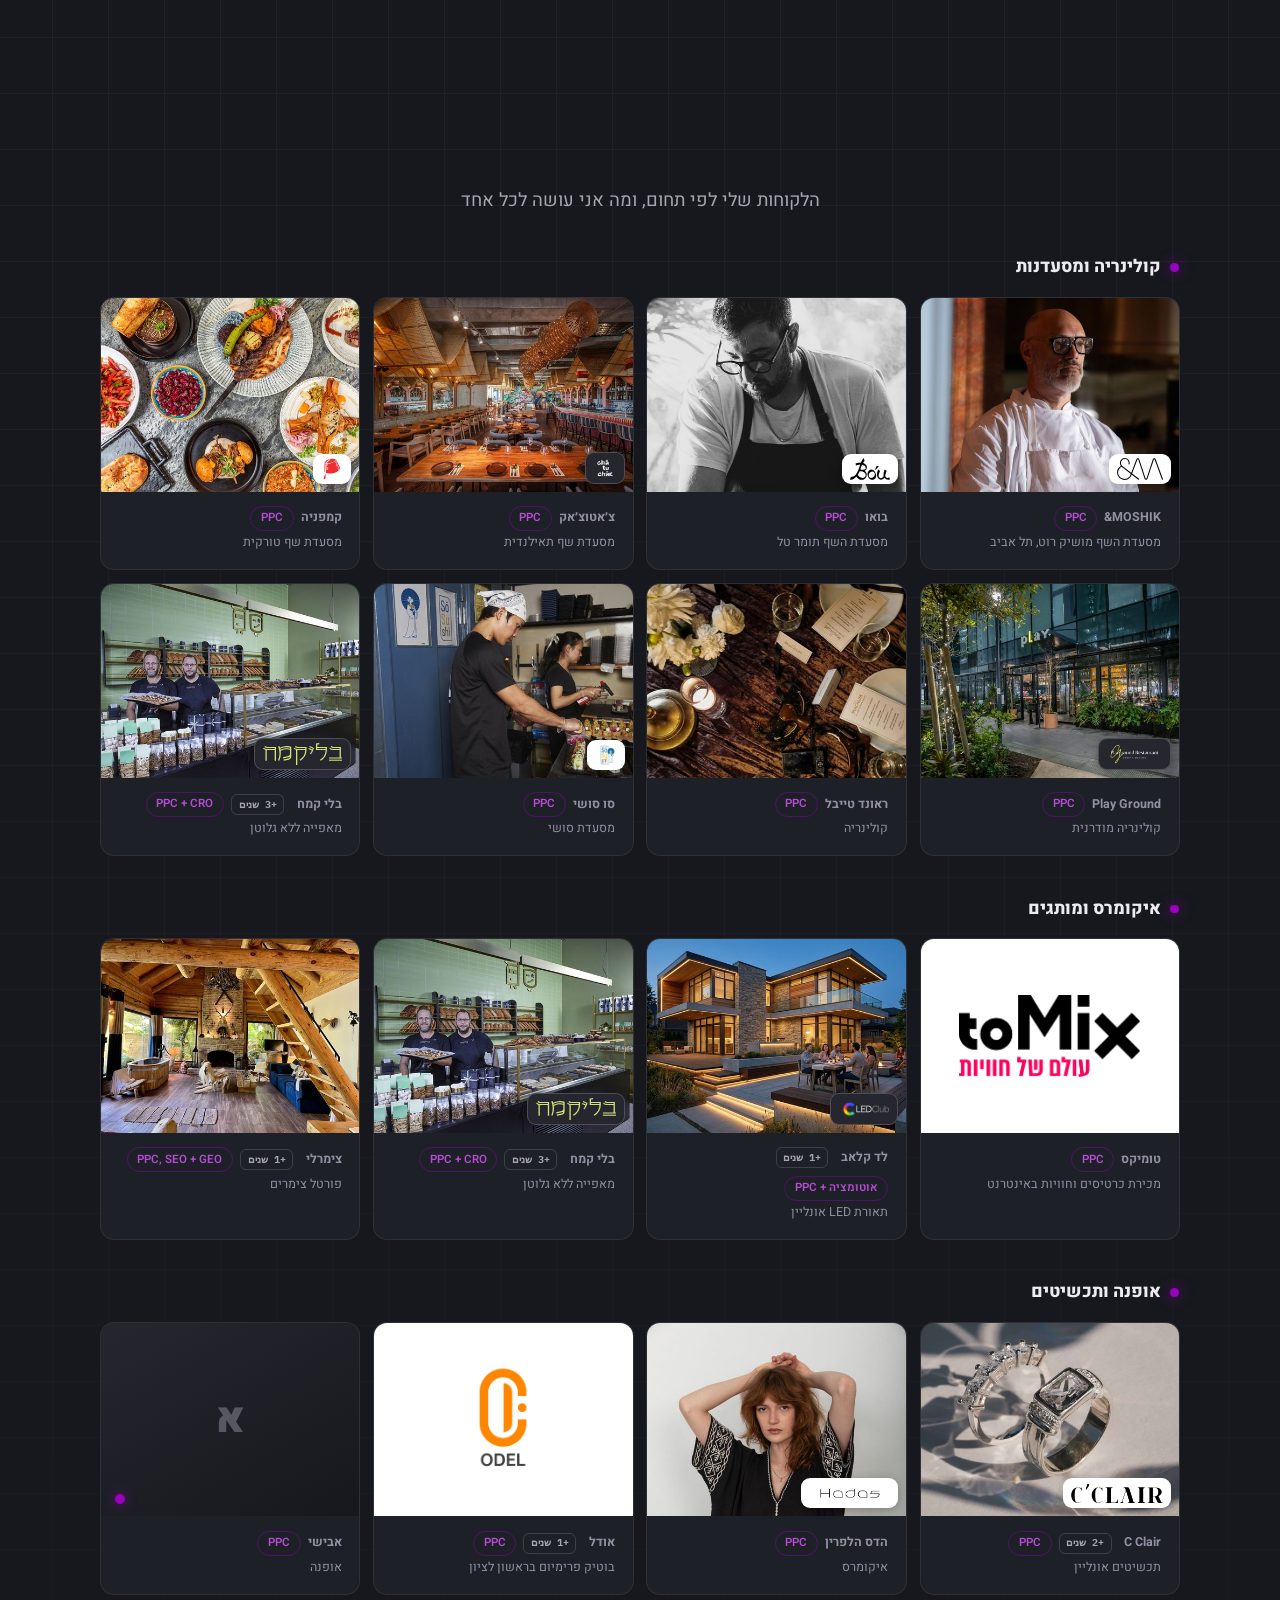
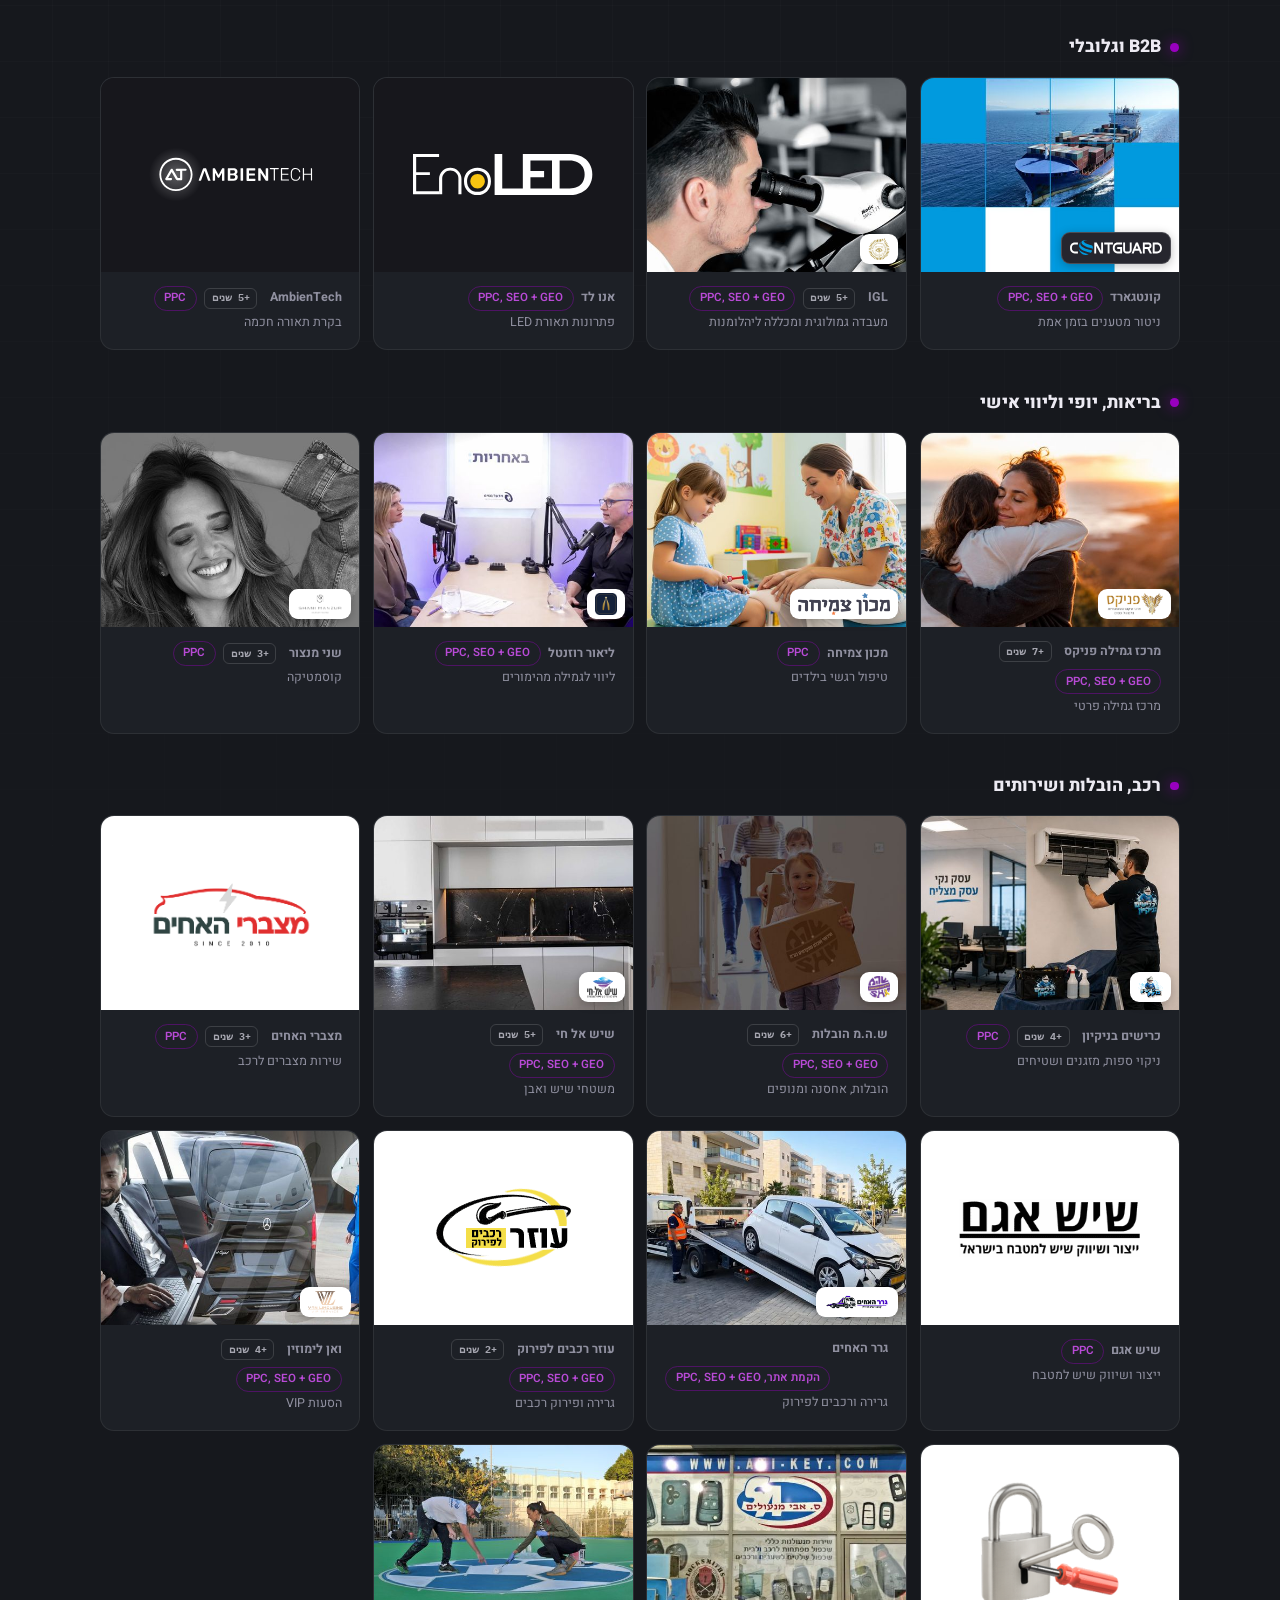
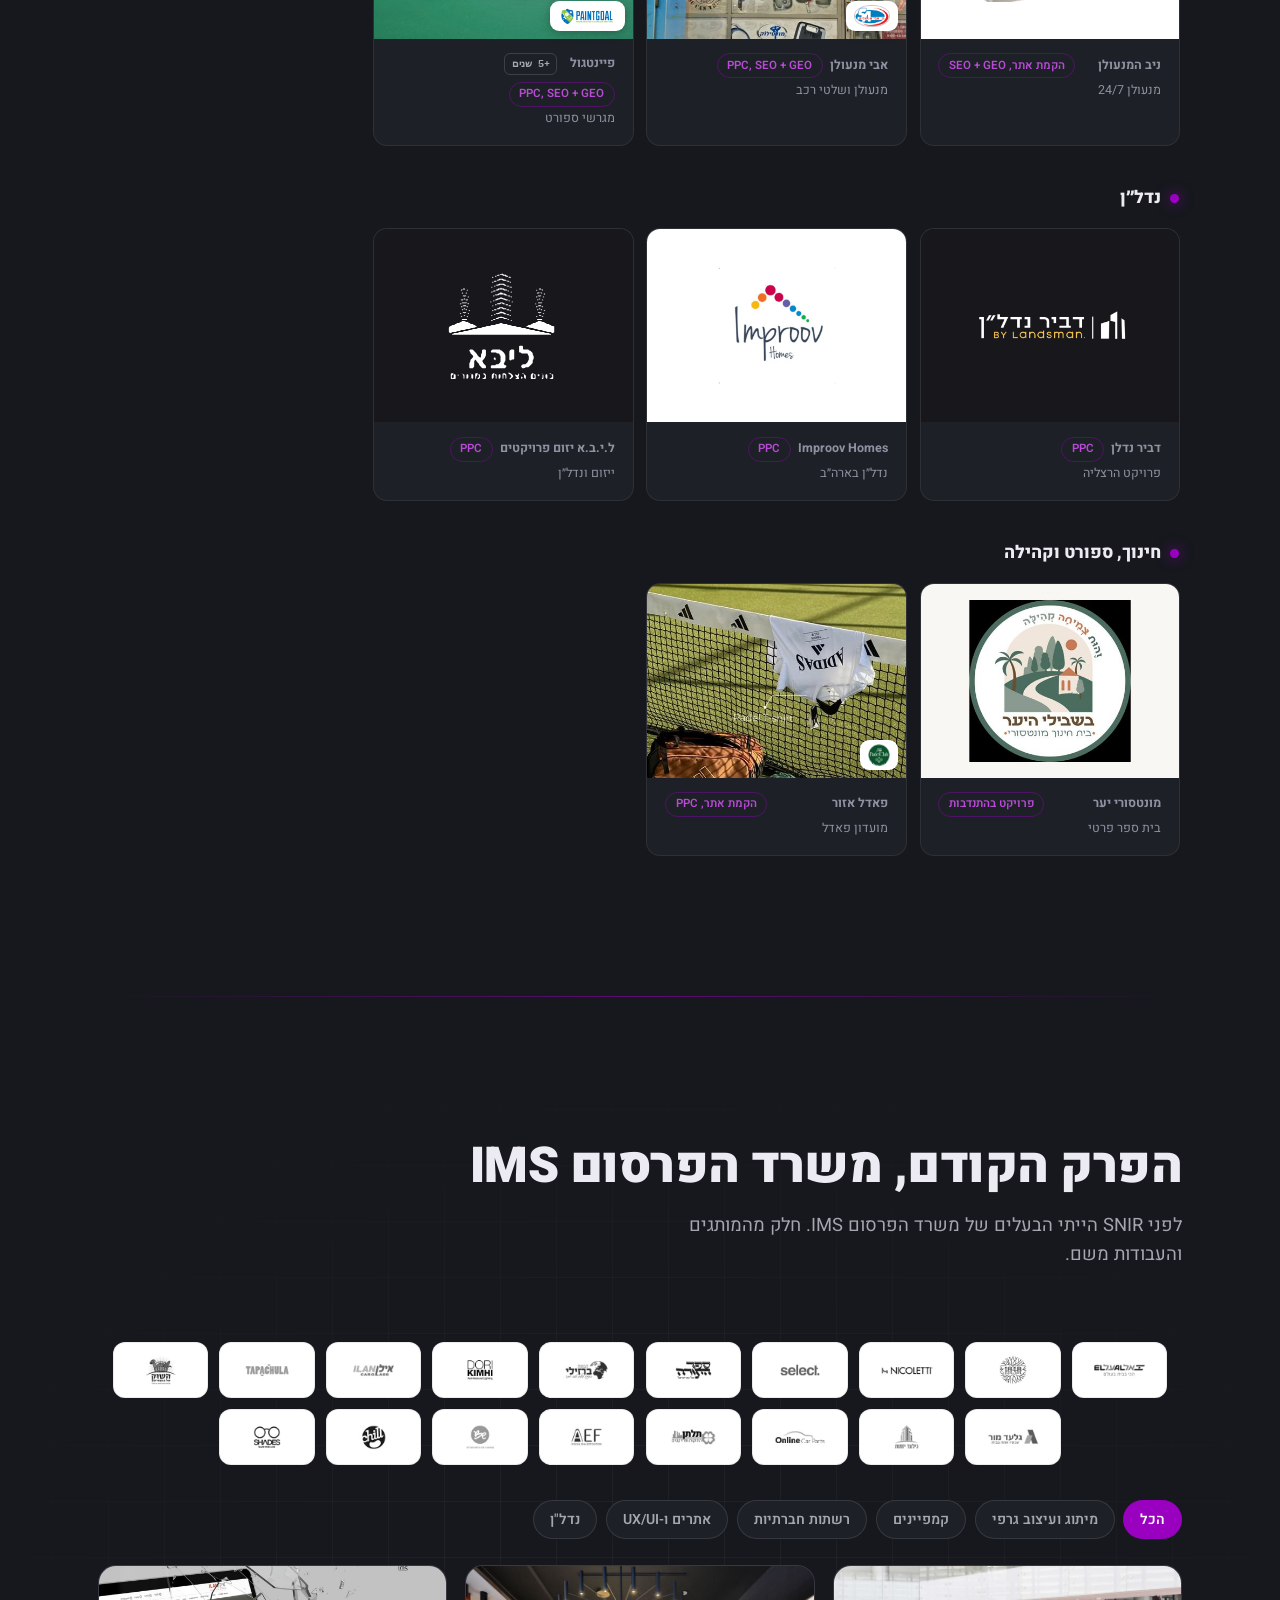
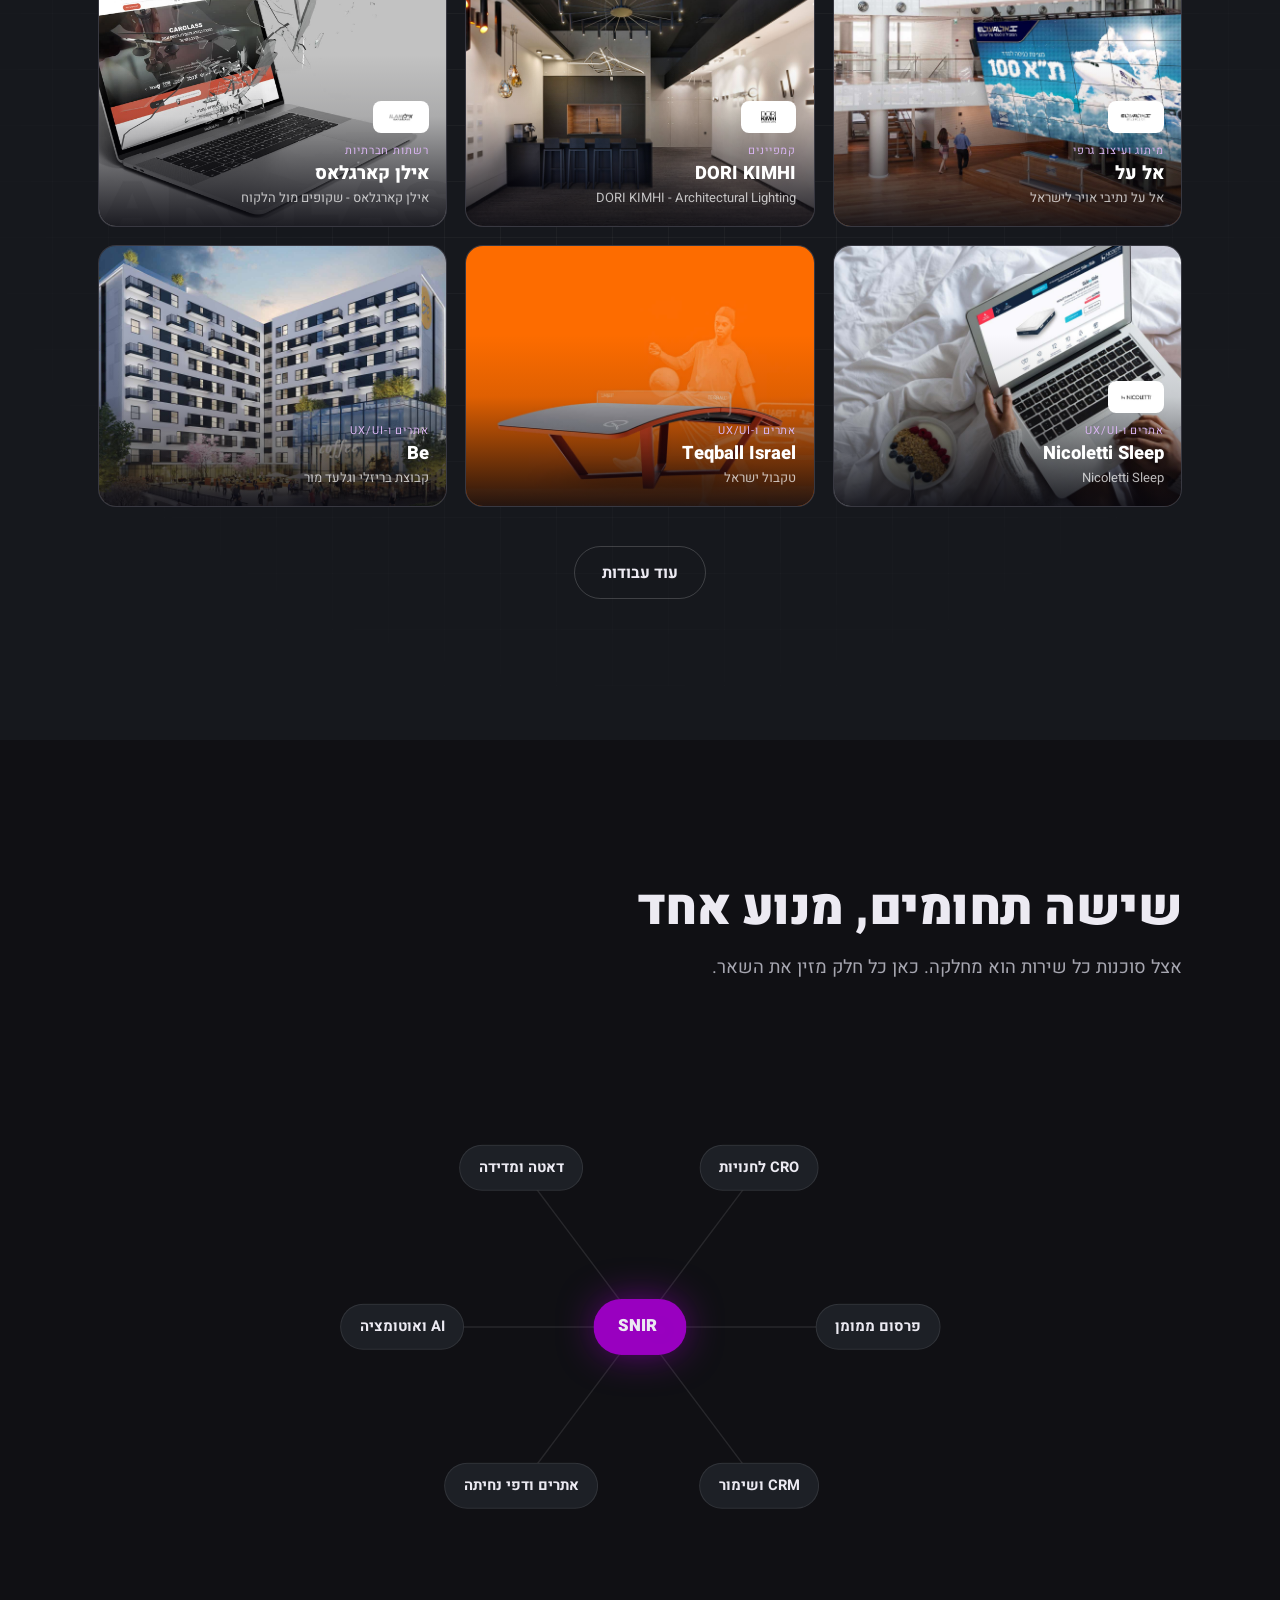
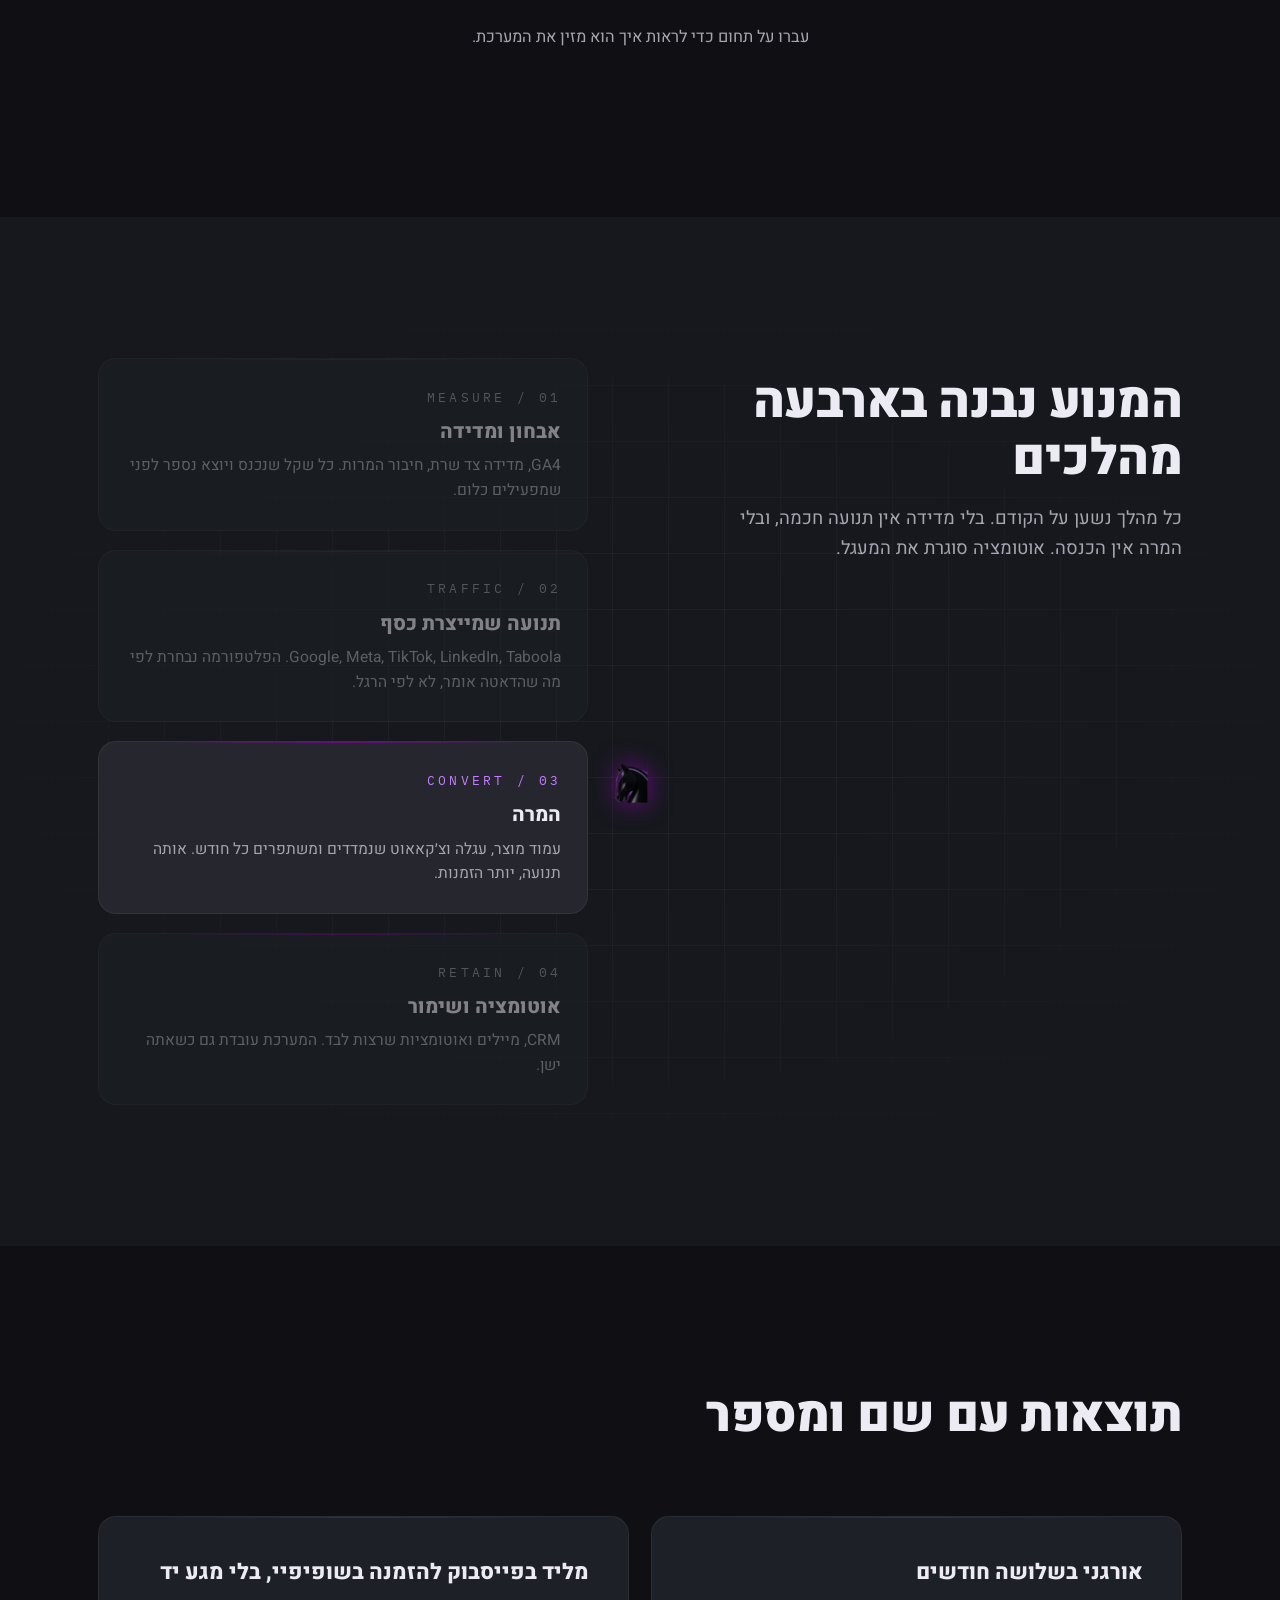
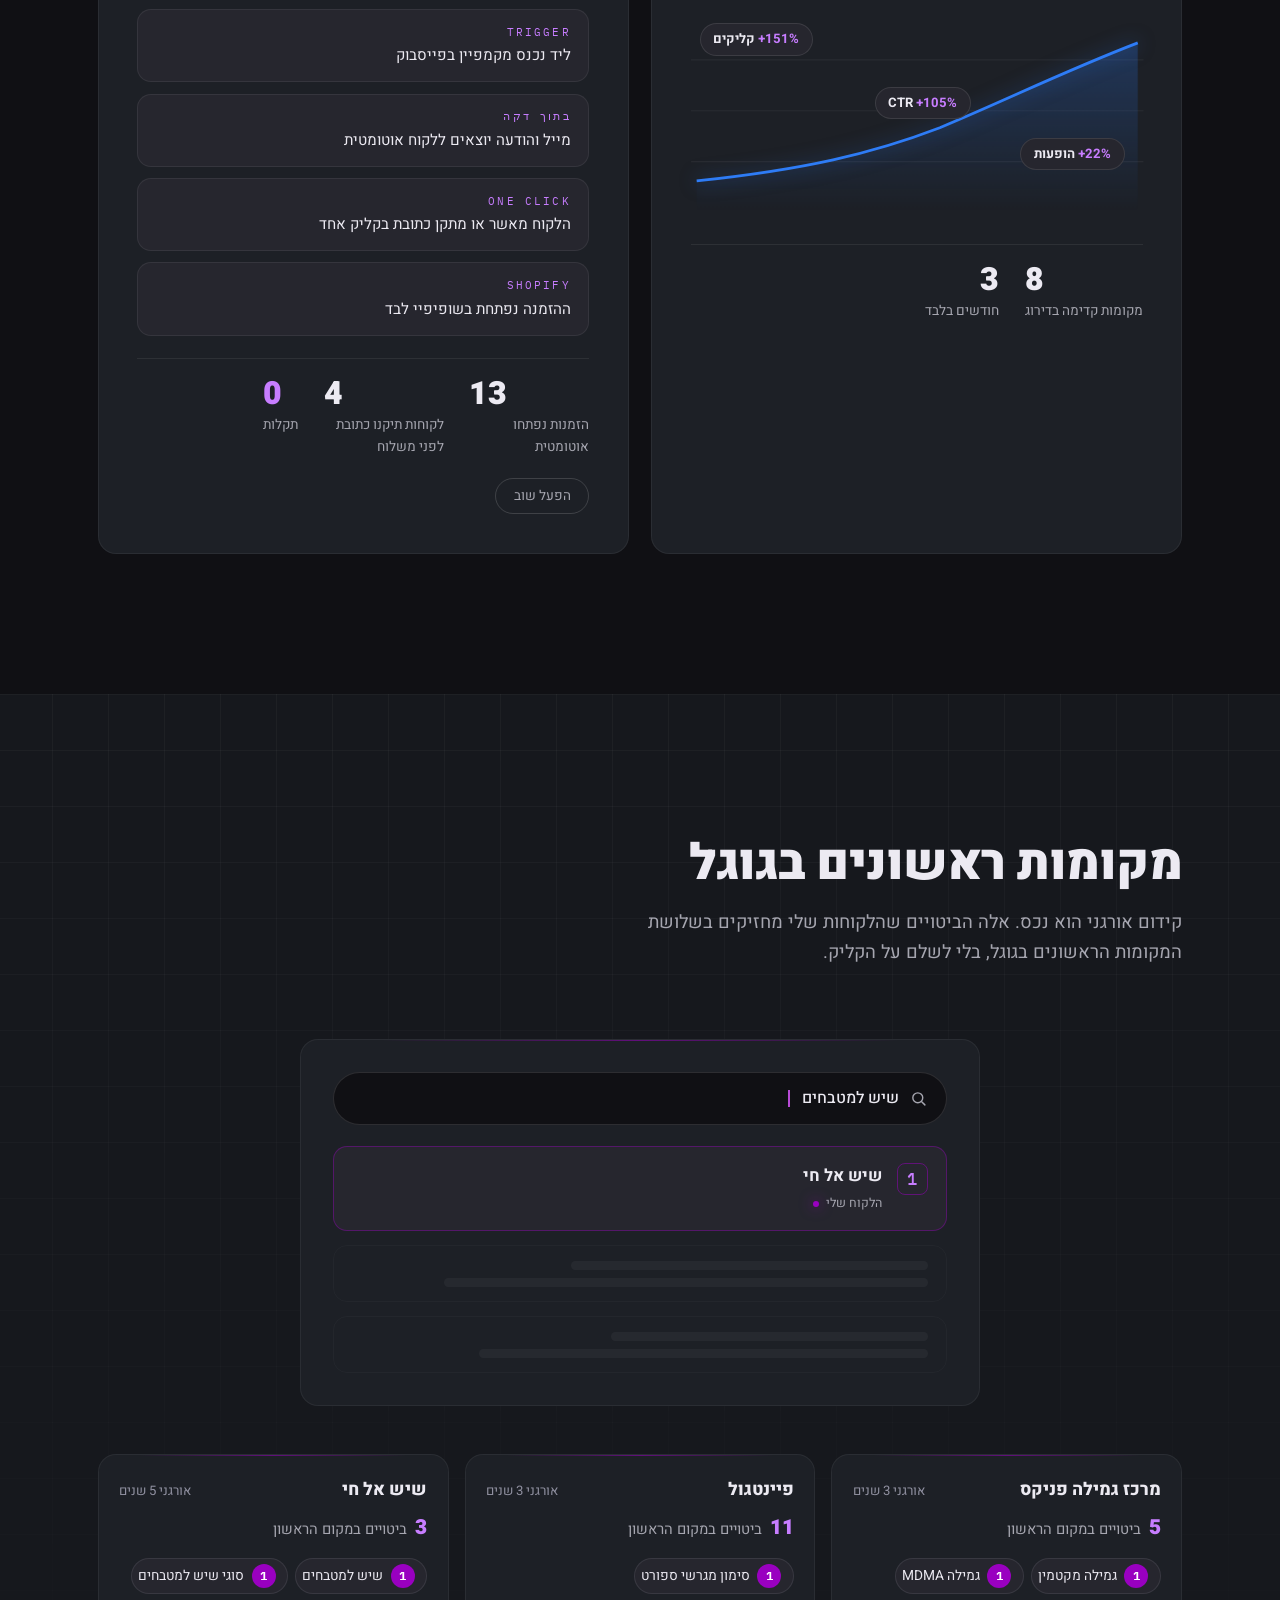
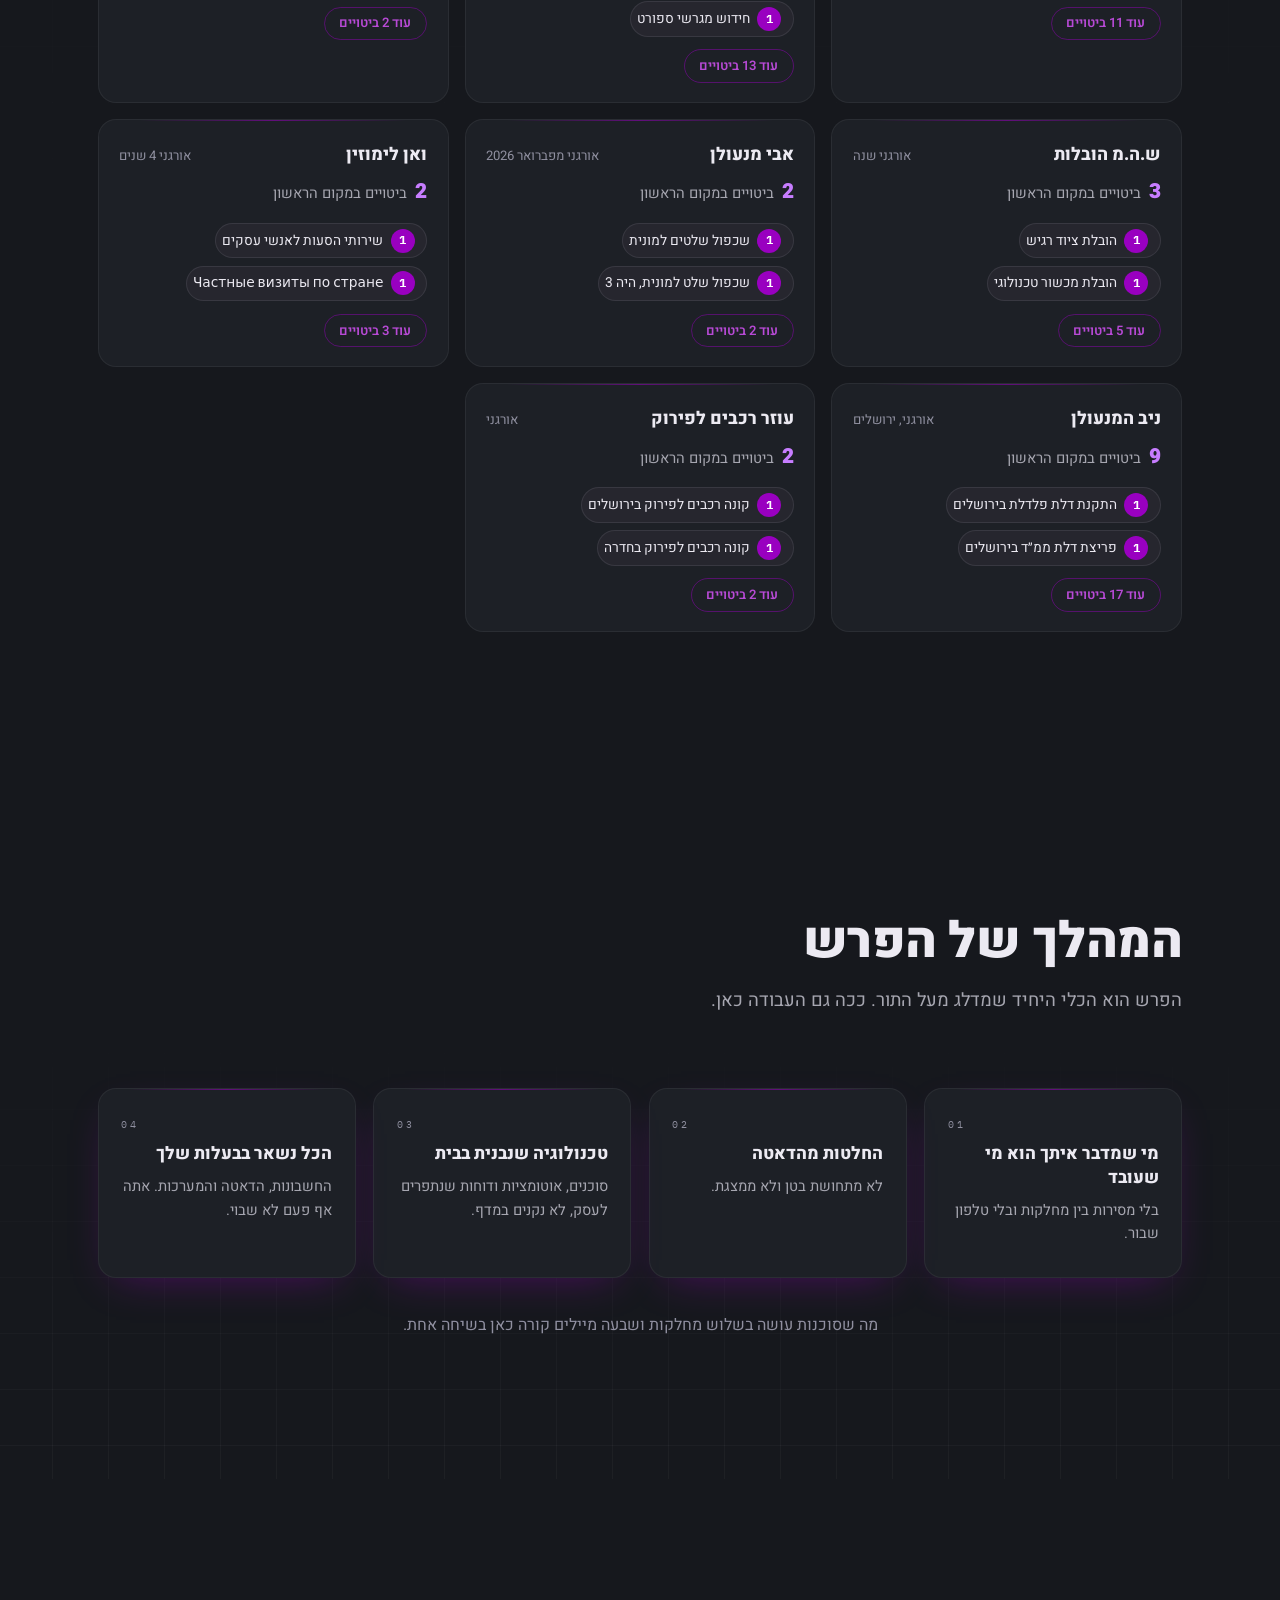
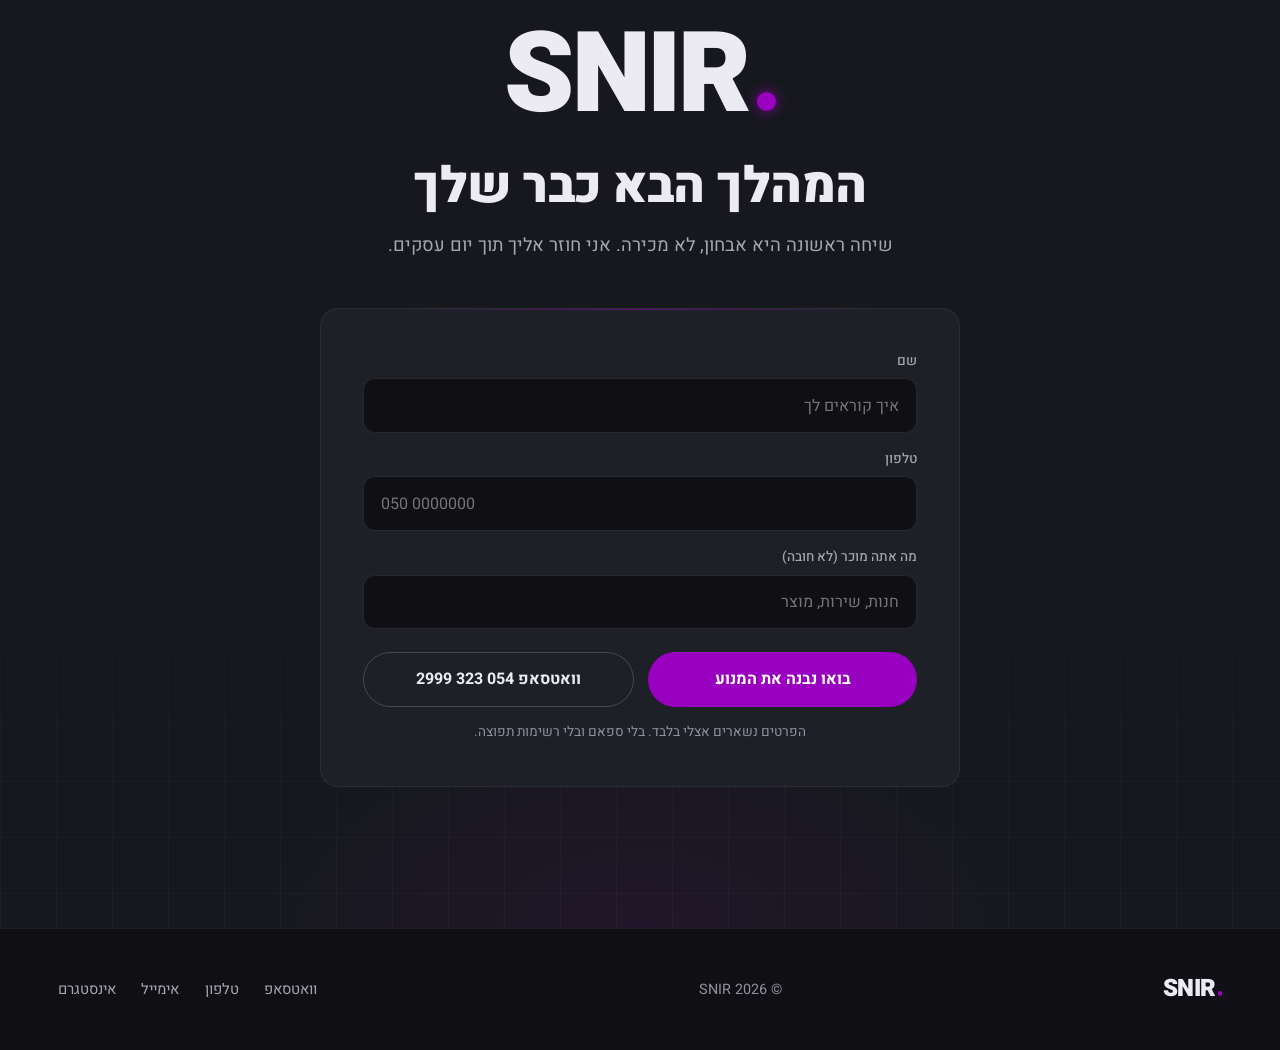
==== commit fcca7c71: "Larger top menu links (1.1rem, semibold, wider gap) Co-Authored-By: Claude Opus 5.5 <noreply@anthrop" ====
--- a/index.html
+++ b/index.html
@@ -81,8 +81,8 @@
 .brand{font-weight:900;font-size:1.5rem;letter-spacing:-.02em;direction:ltr}
 .brand .dot{width:.2em;height:.2em;animation:dotpulse 2.6s ease-in-out infinite}
 @keyframes dotpulse{0%,100%{box-shadow:0 0 10px rgba(153,0,192,.55)}50%{box-shadow:0 0 22px 4px rgba(153,0,192,.95)}}
-.topbar nav{display:flex;gap:1.8rem}
-.topbar nav a{color:var(--dim);font-size:.95rem;font-weight:500;transition:color .2s}
+.topbar nav{display:flex;gap:2.2rem}
+.topbar nav a{color:var(--dim);font-size:1.1rem;font-weight:600;transition:color .2s}
 .topbar nav a:hover{color:var(--text)}
 .btn{display:inline-flex;align-items:center;gap:.55rem;background:var(--purple);color:#fff;font-weight:700;
   padding:.85rem 1.7rem;border-radius:999px;border:none;cursor:pointer;font-size:1rem;font-family:var(--sans);
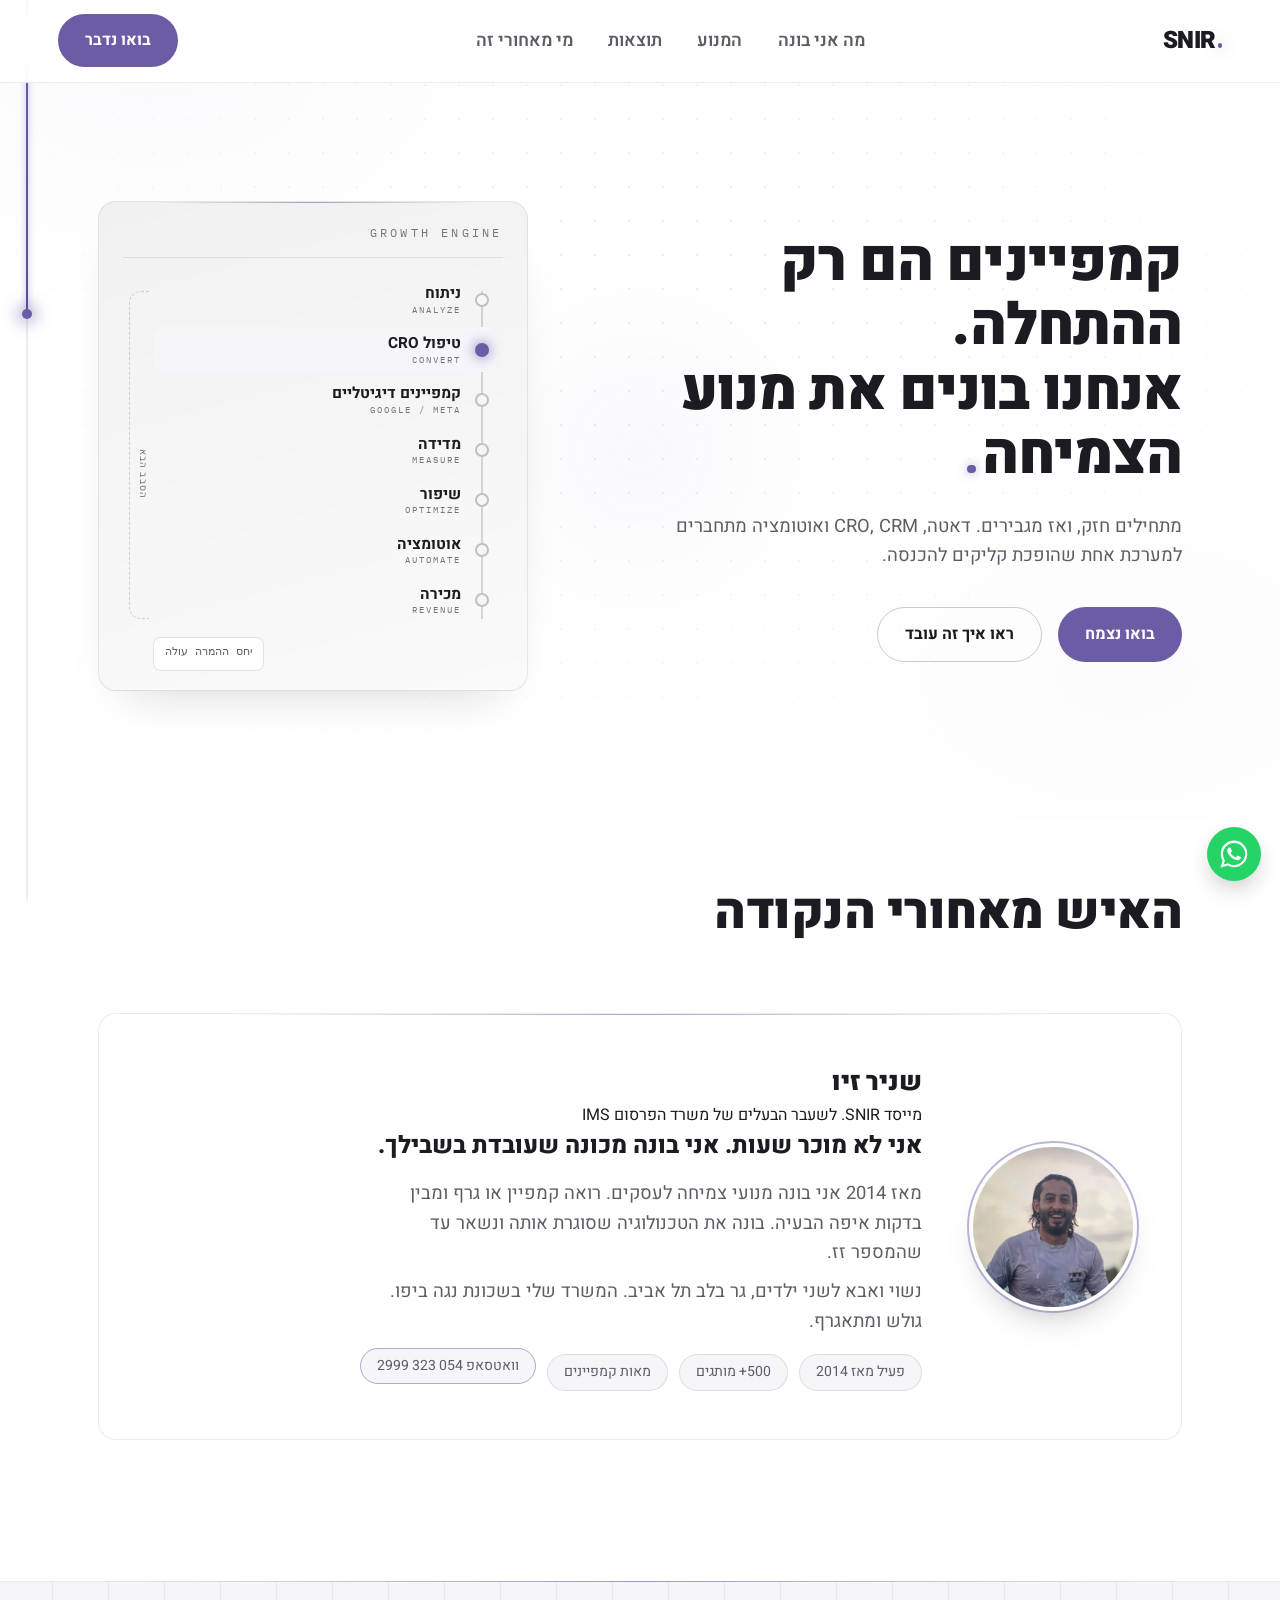
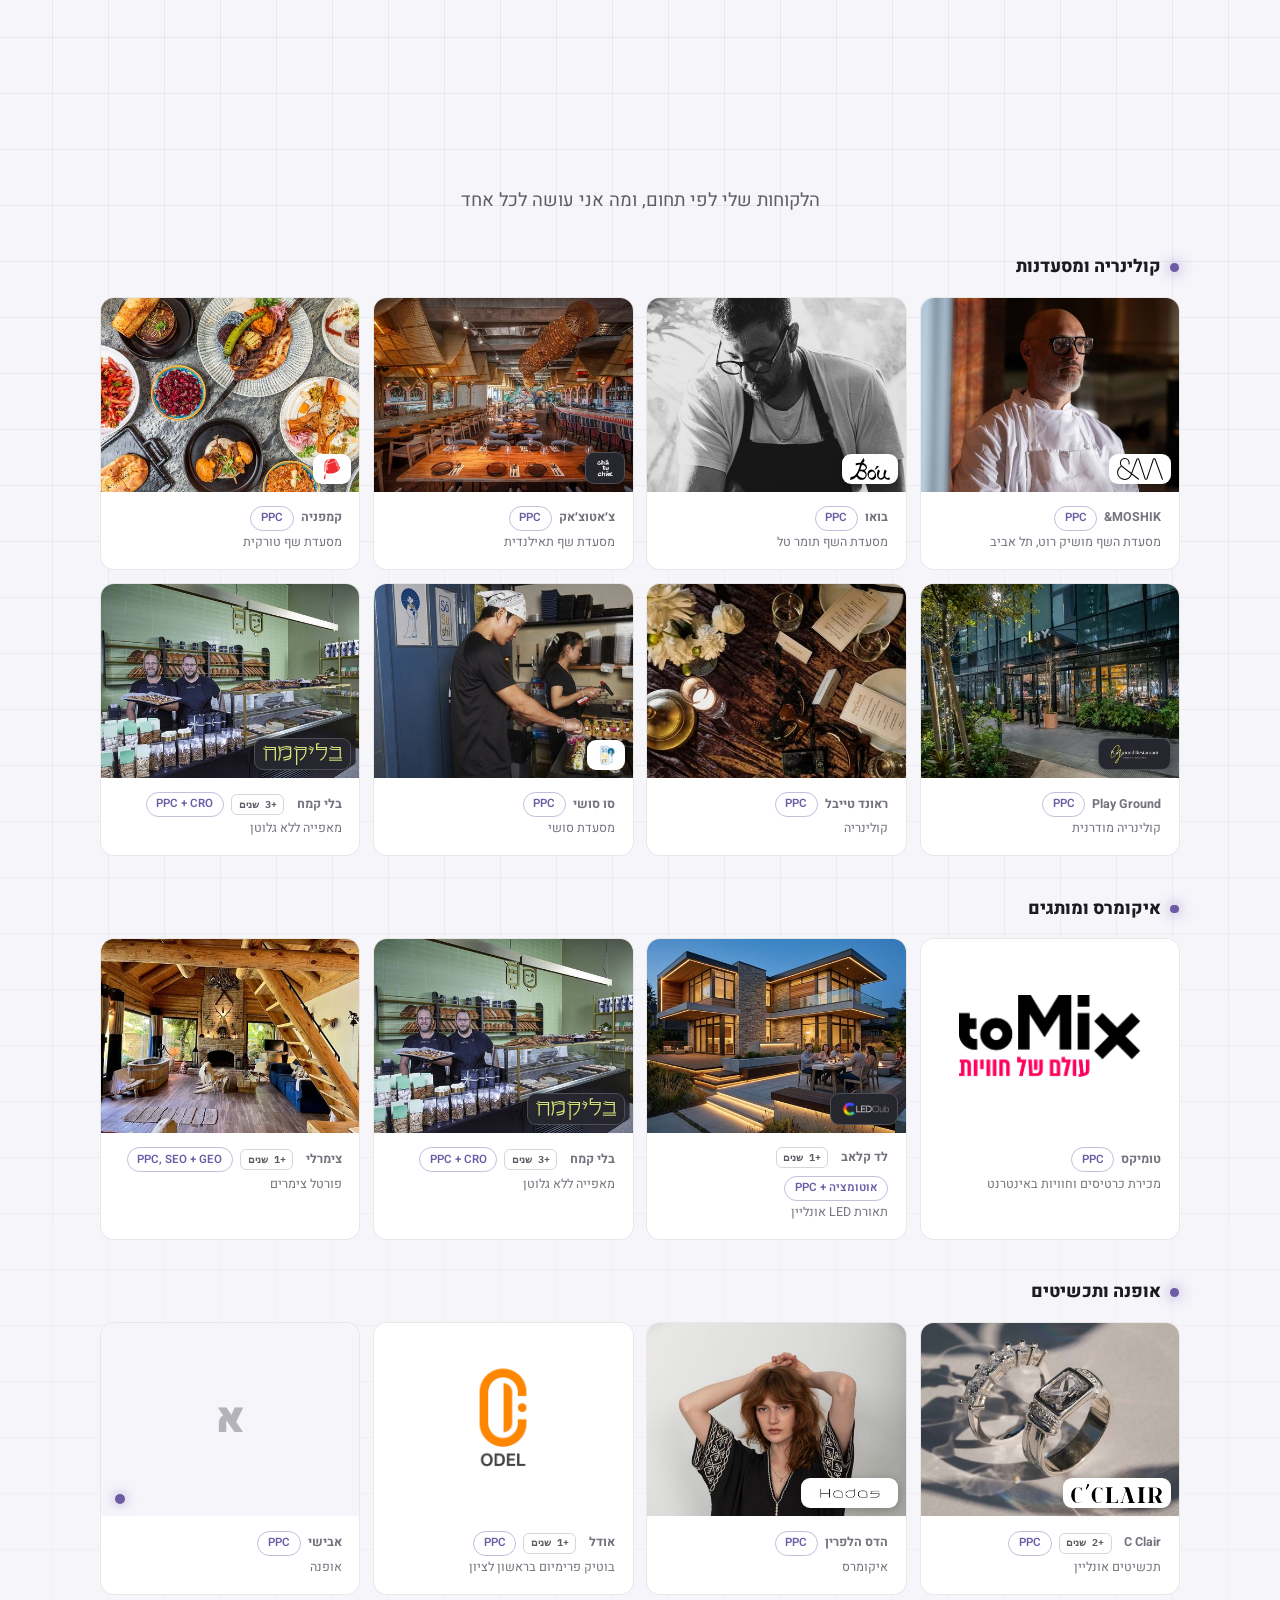
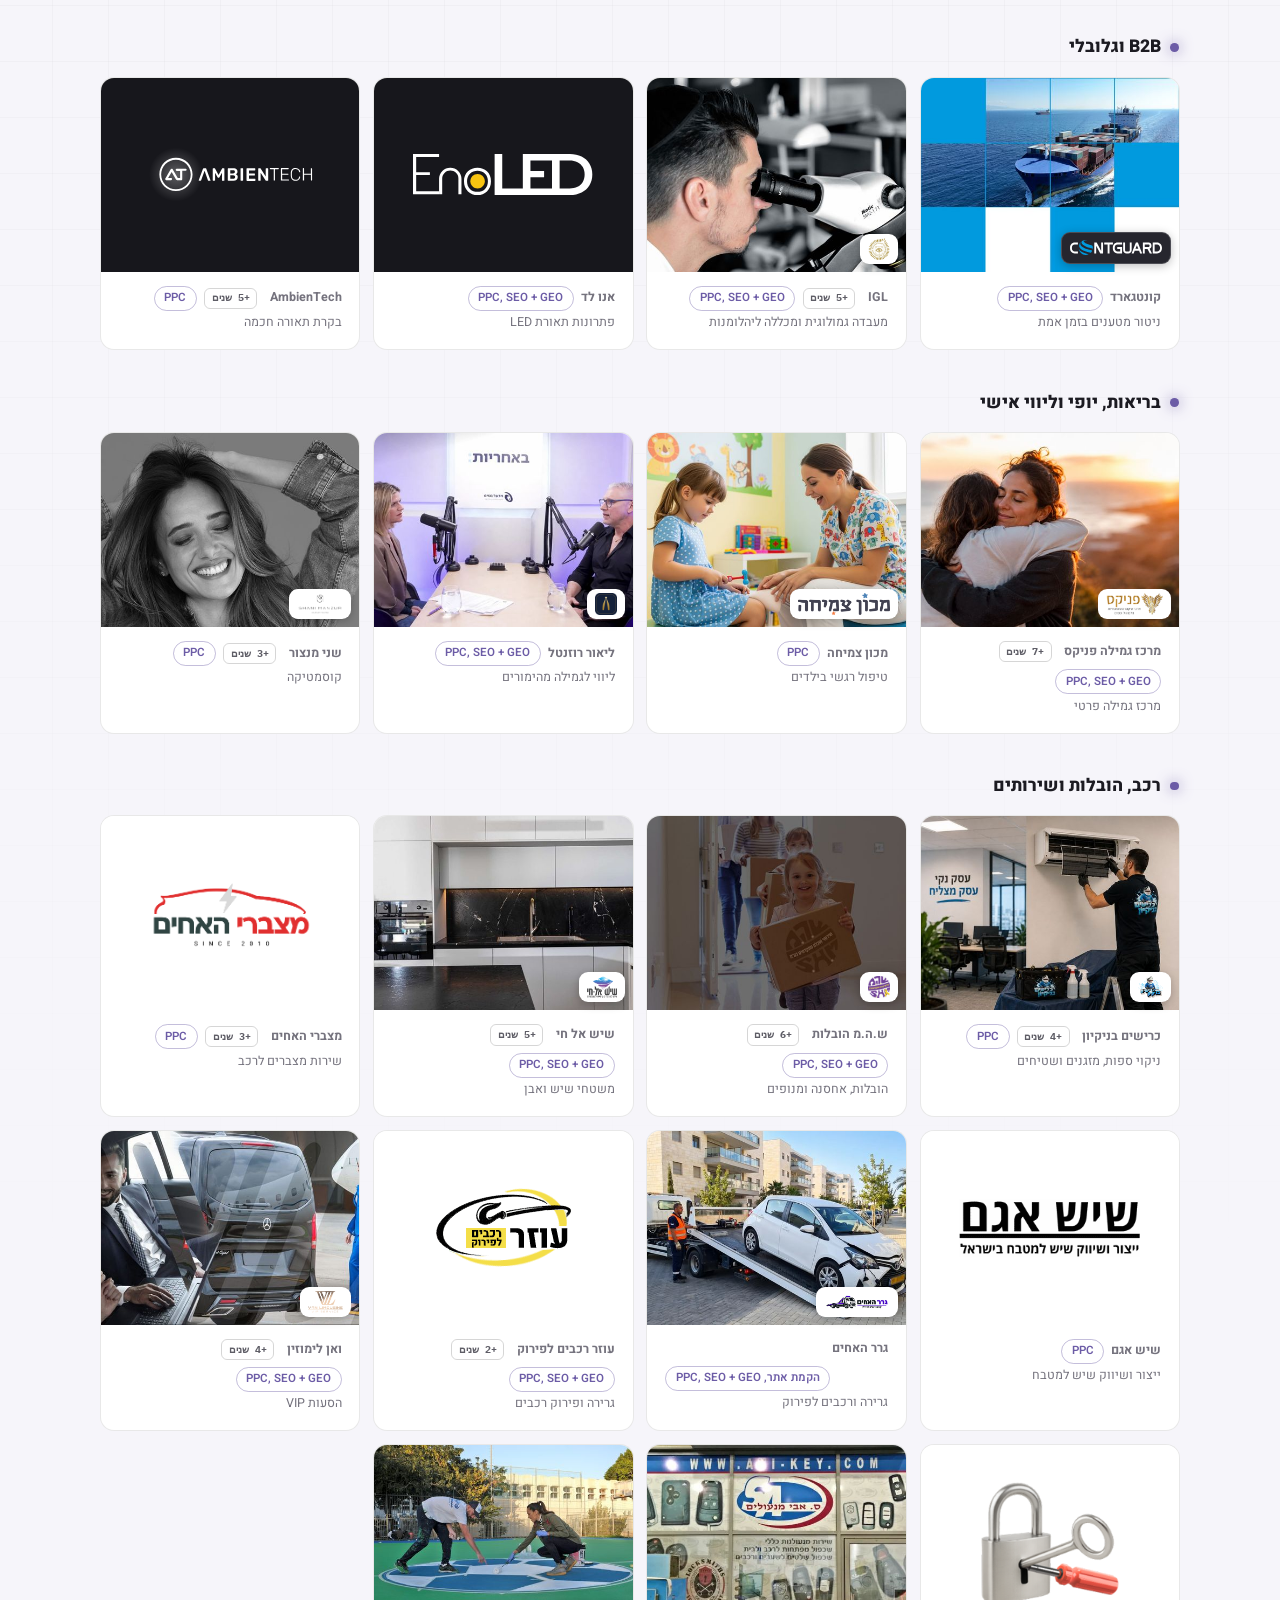
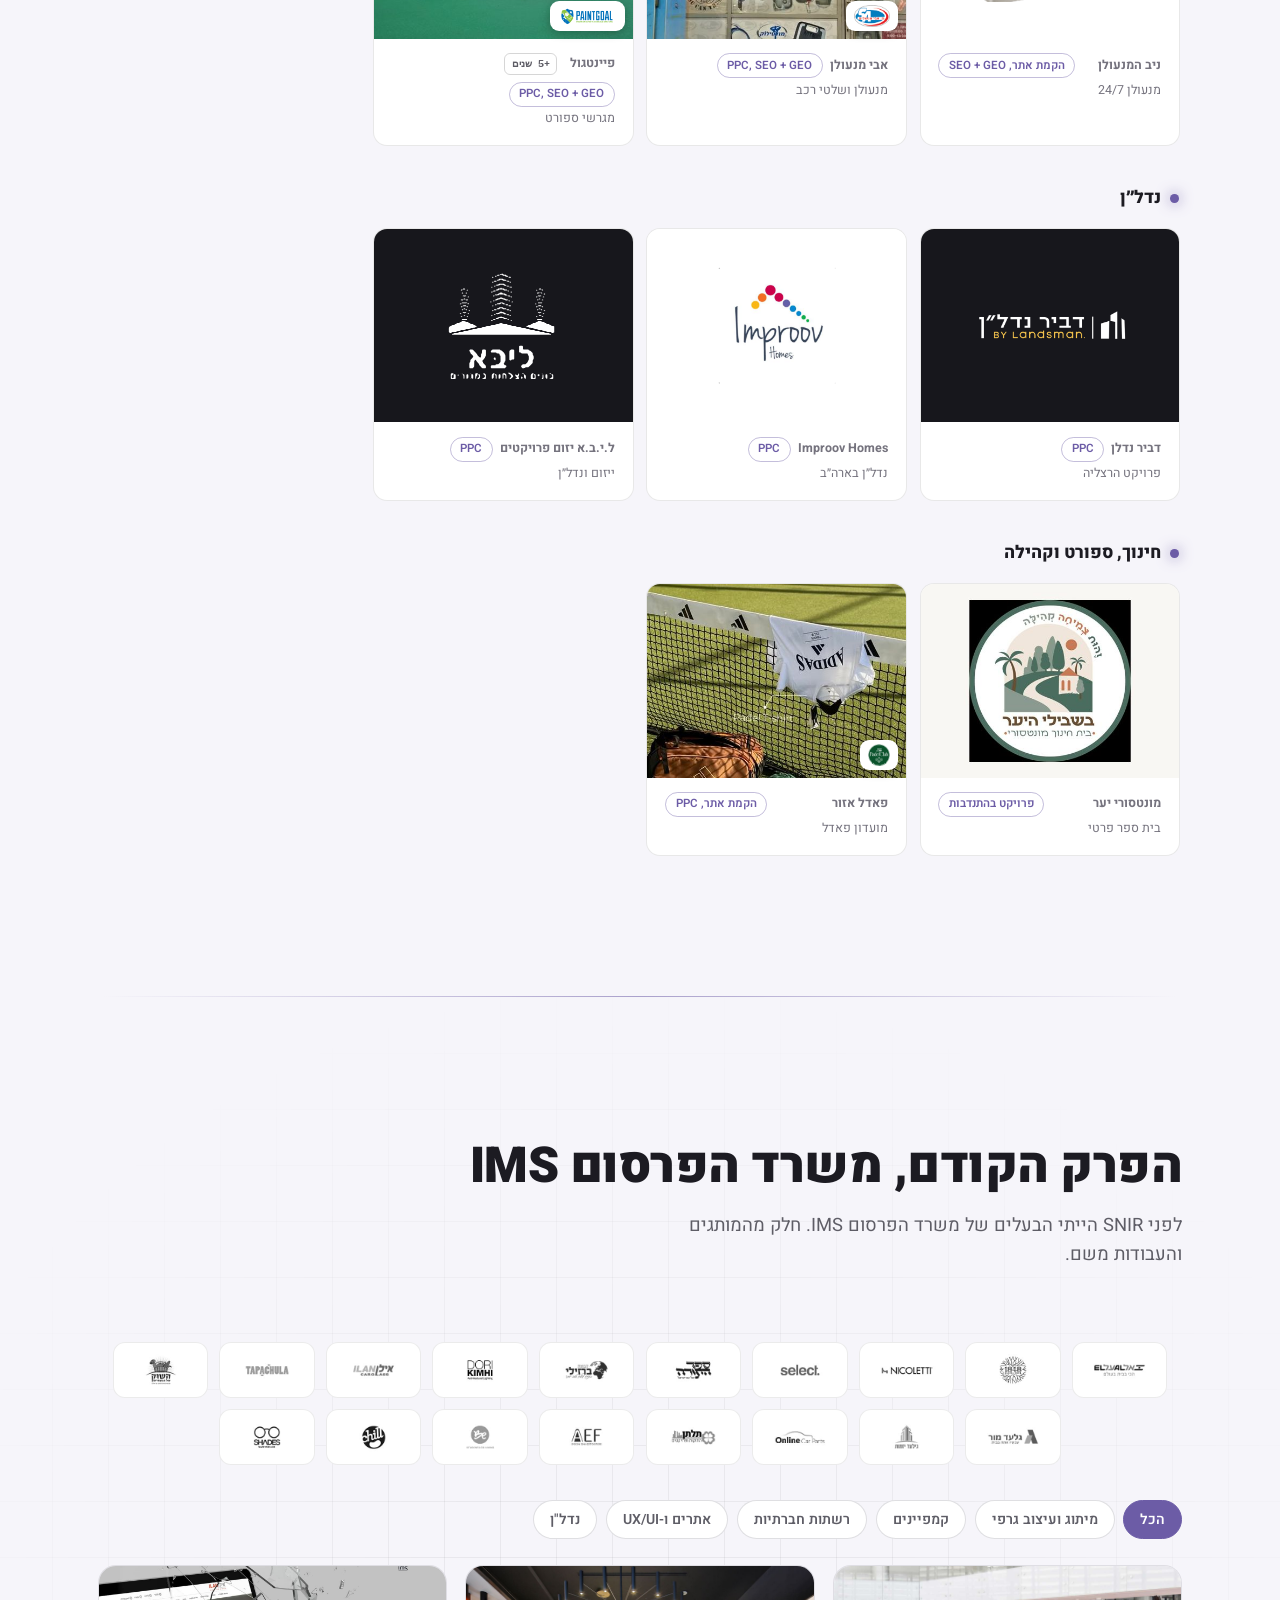
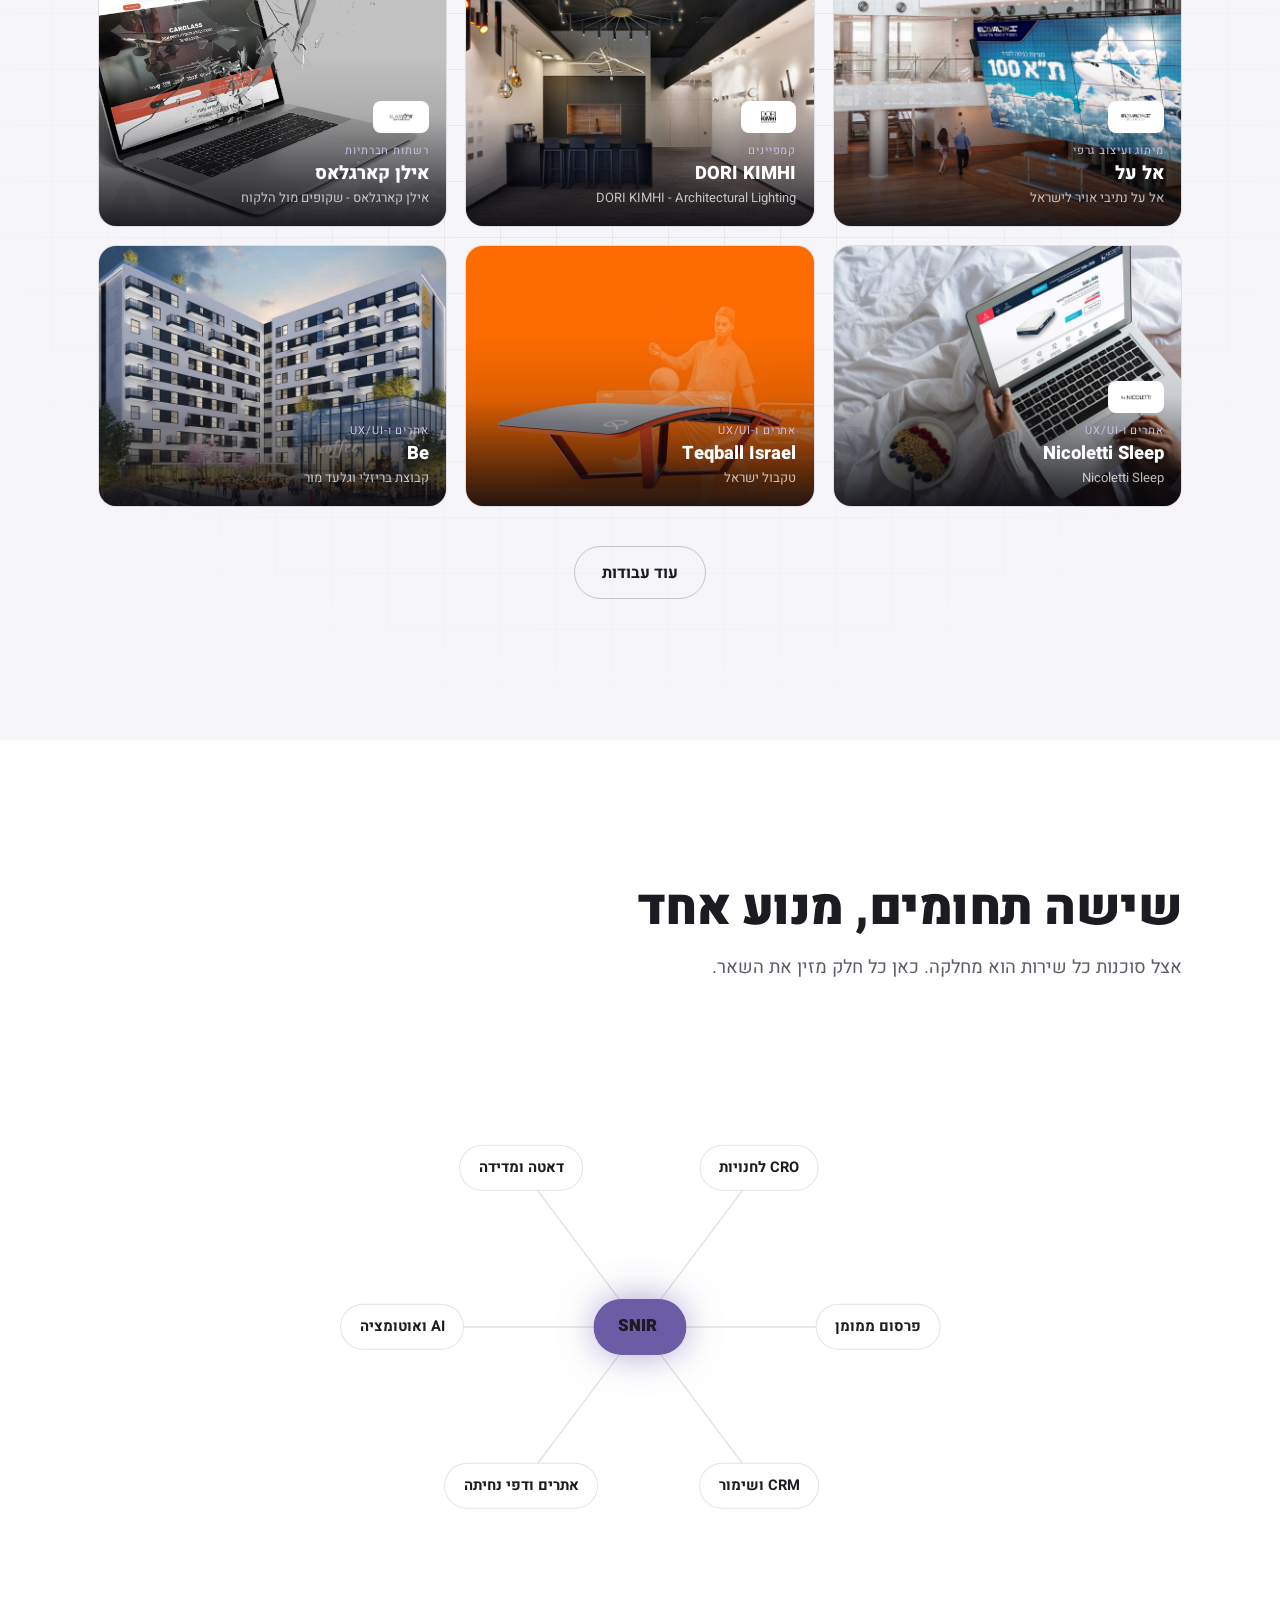
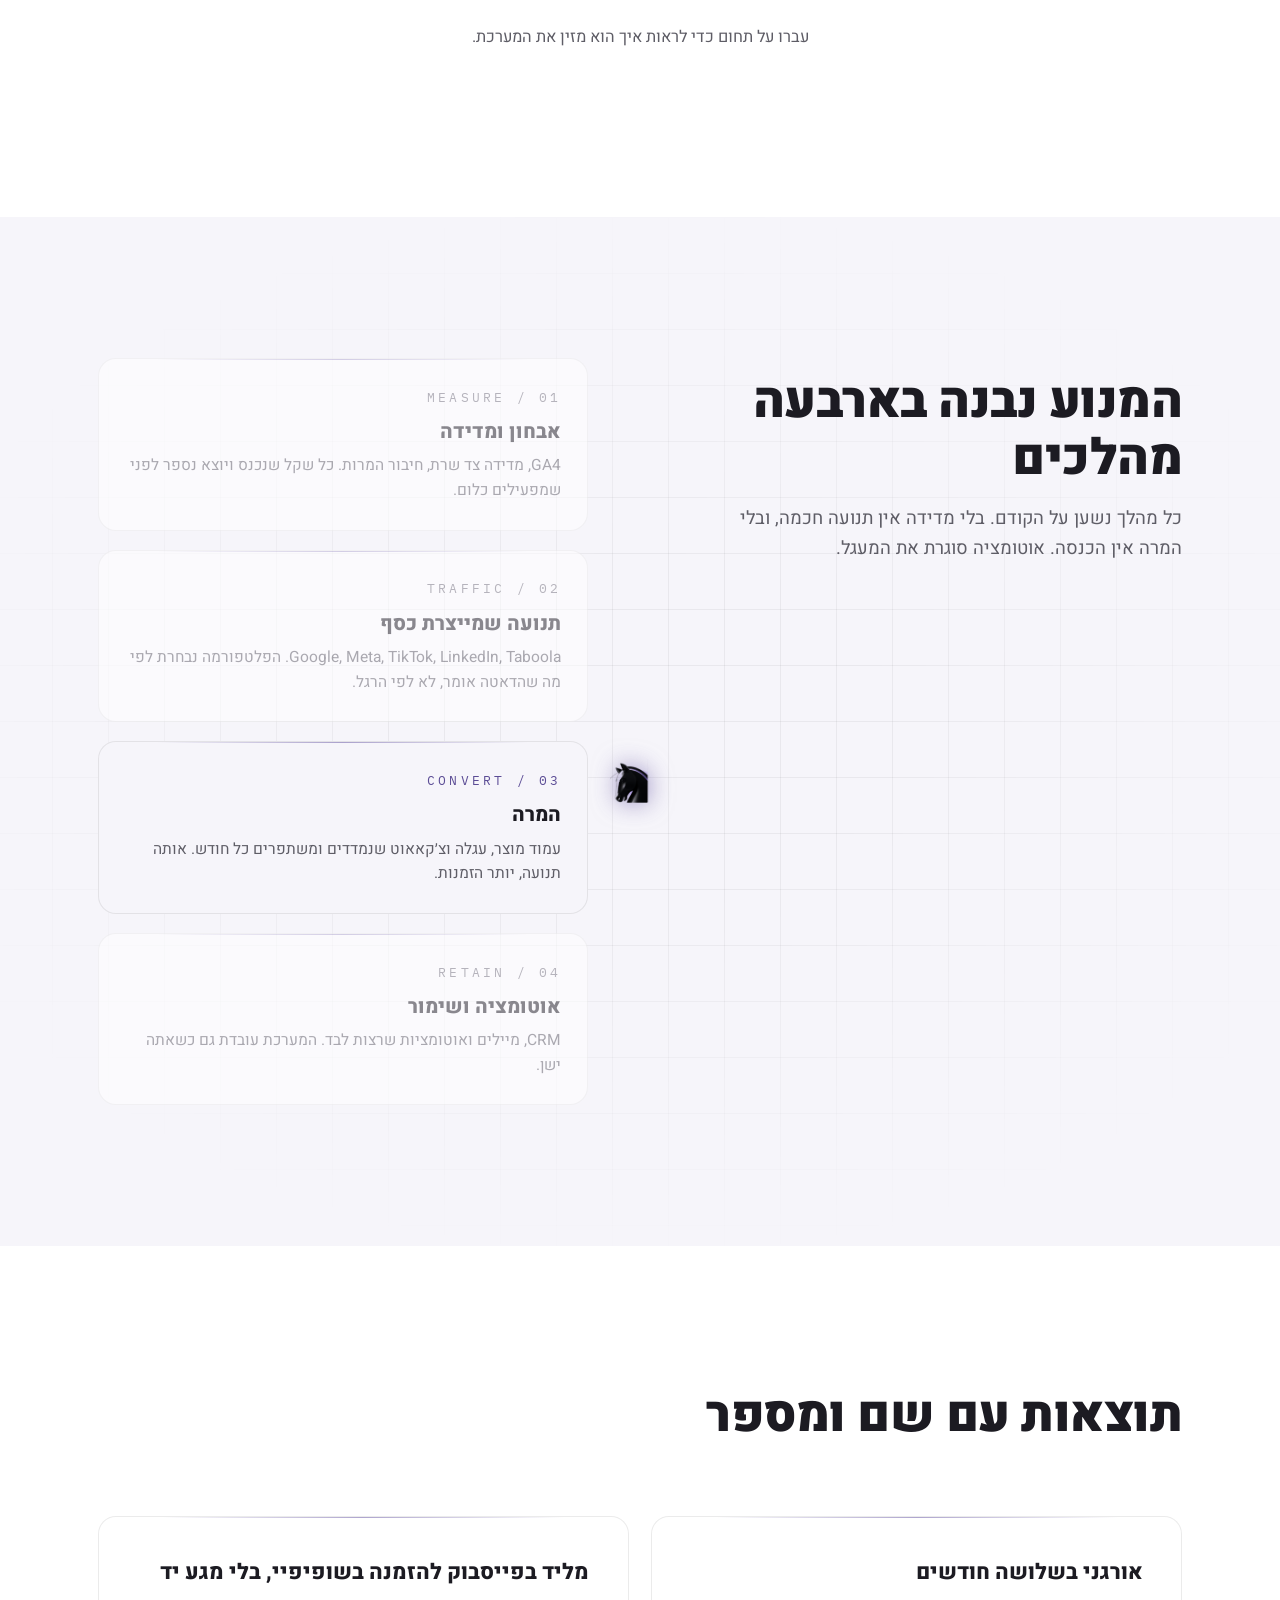
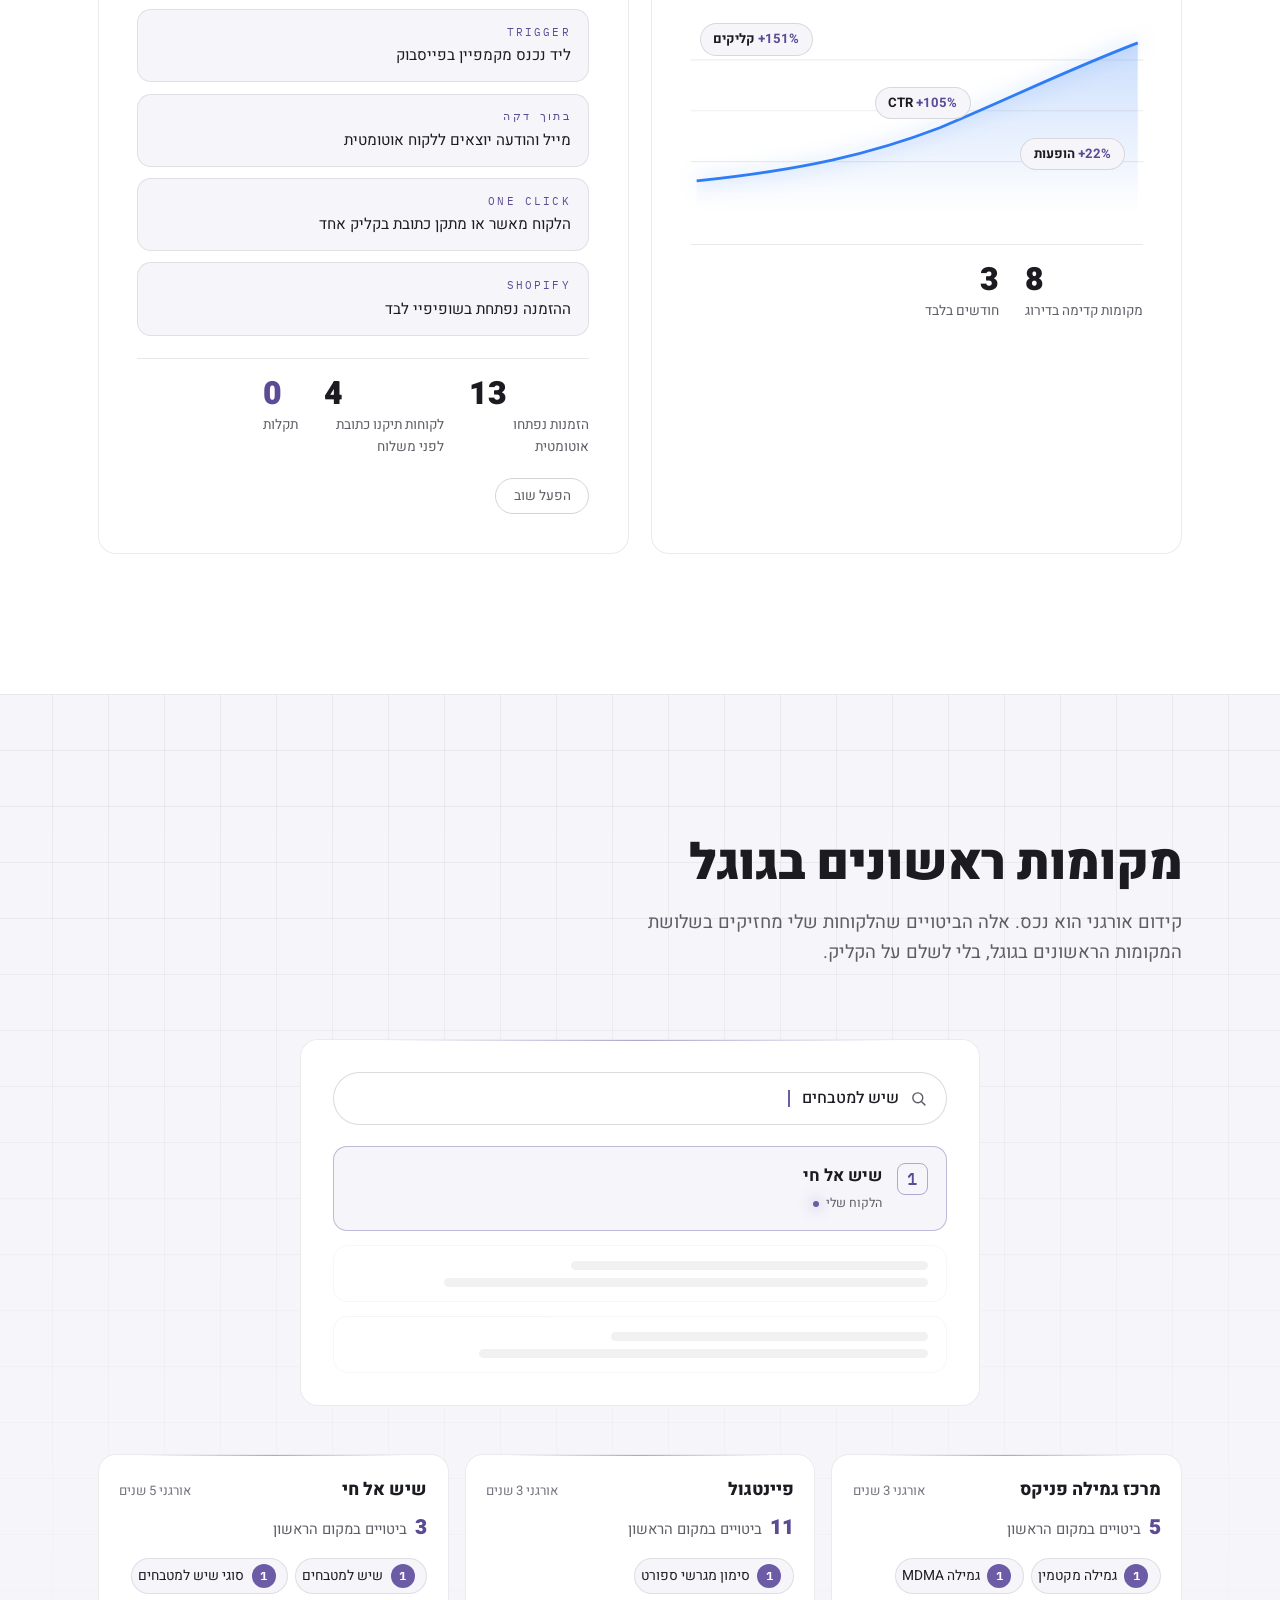
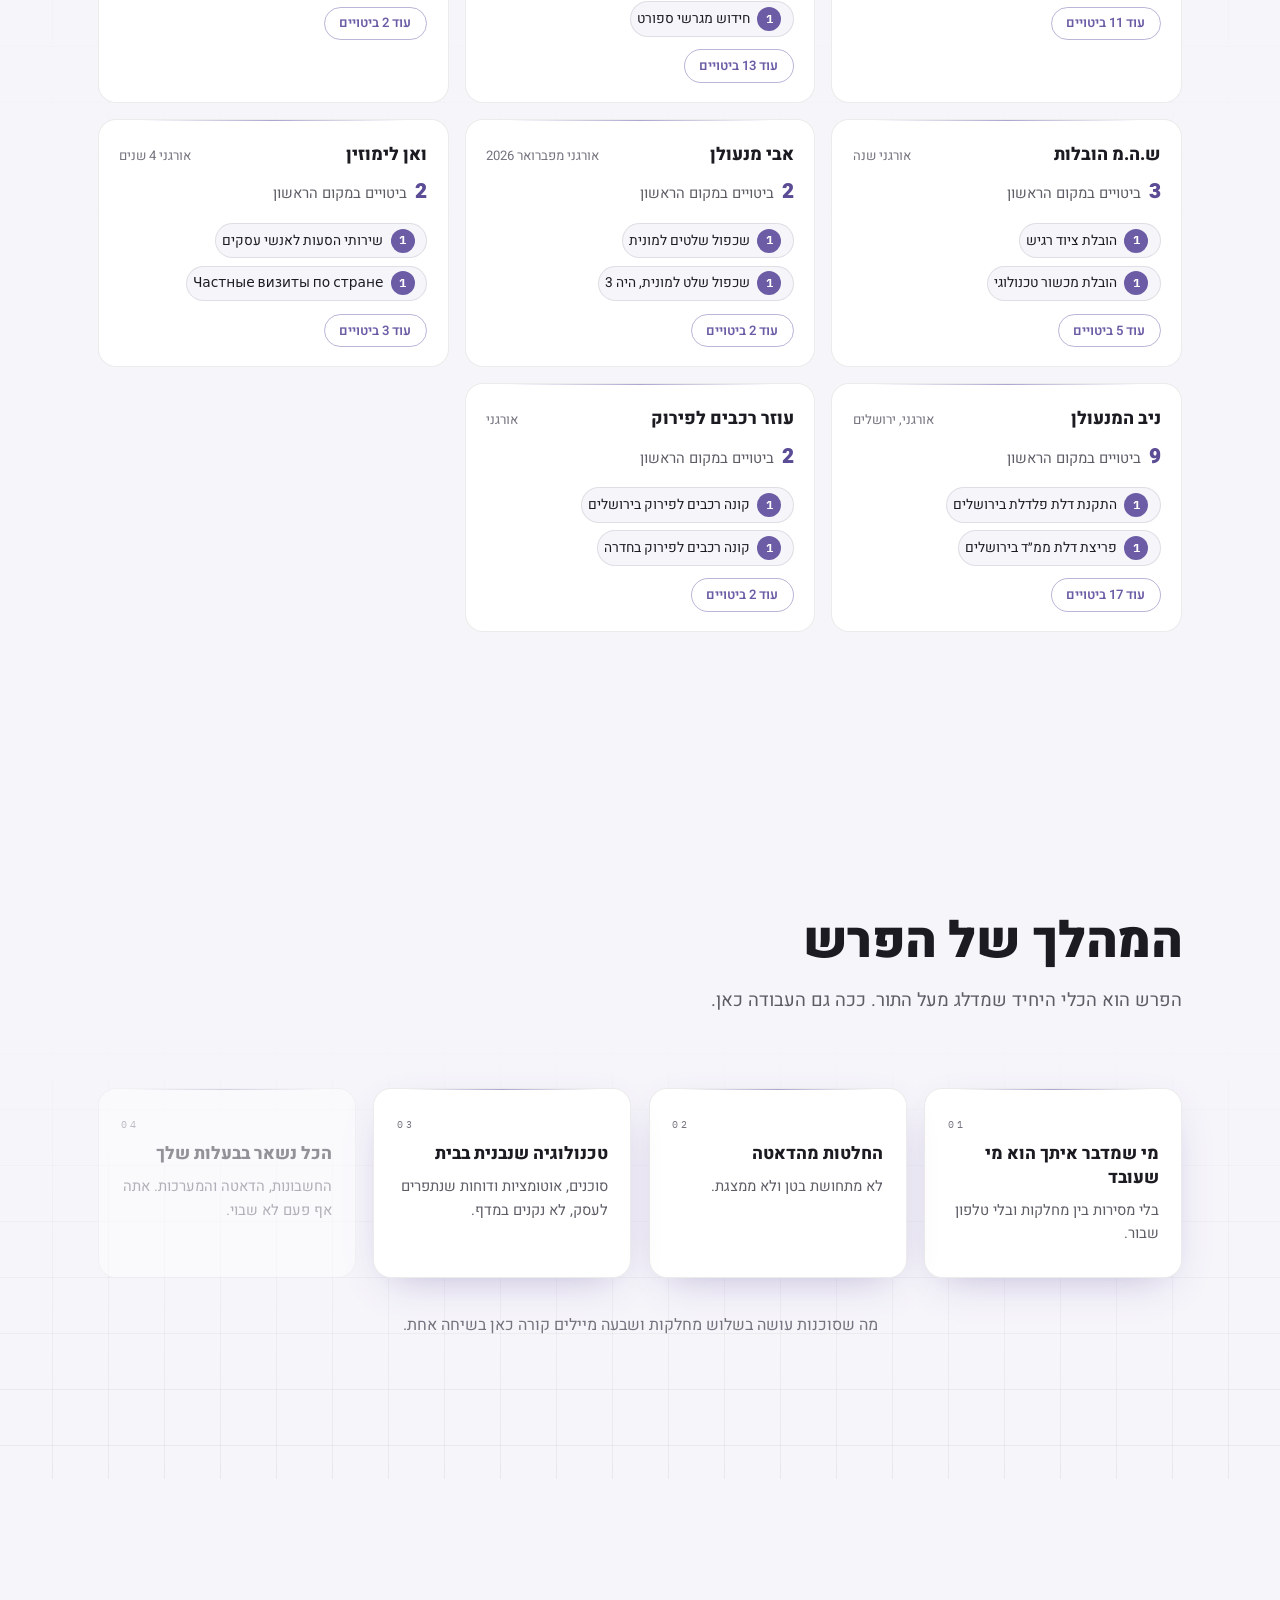
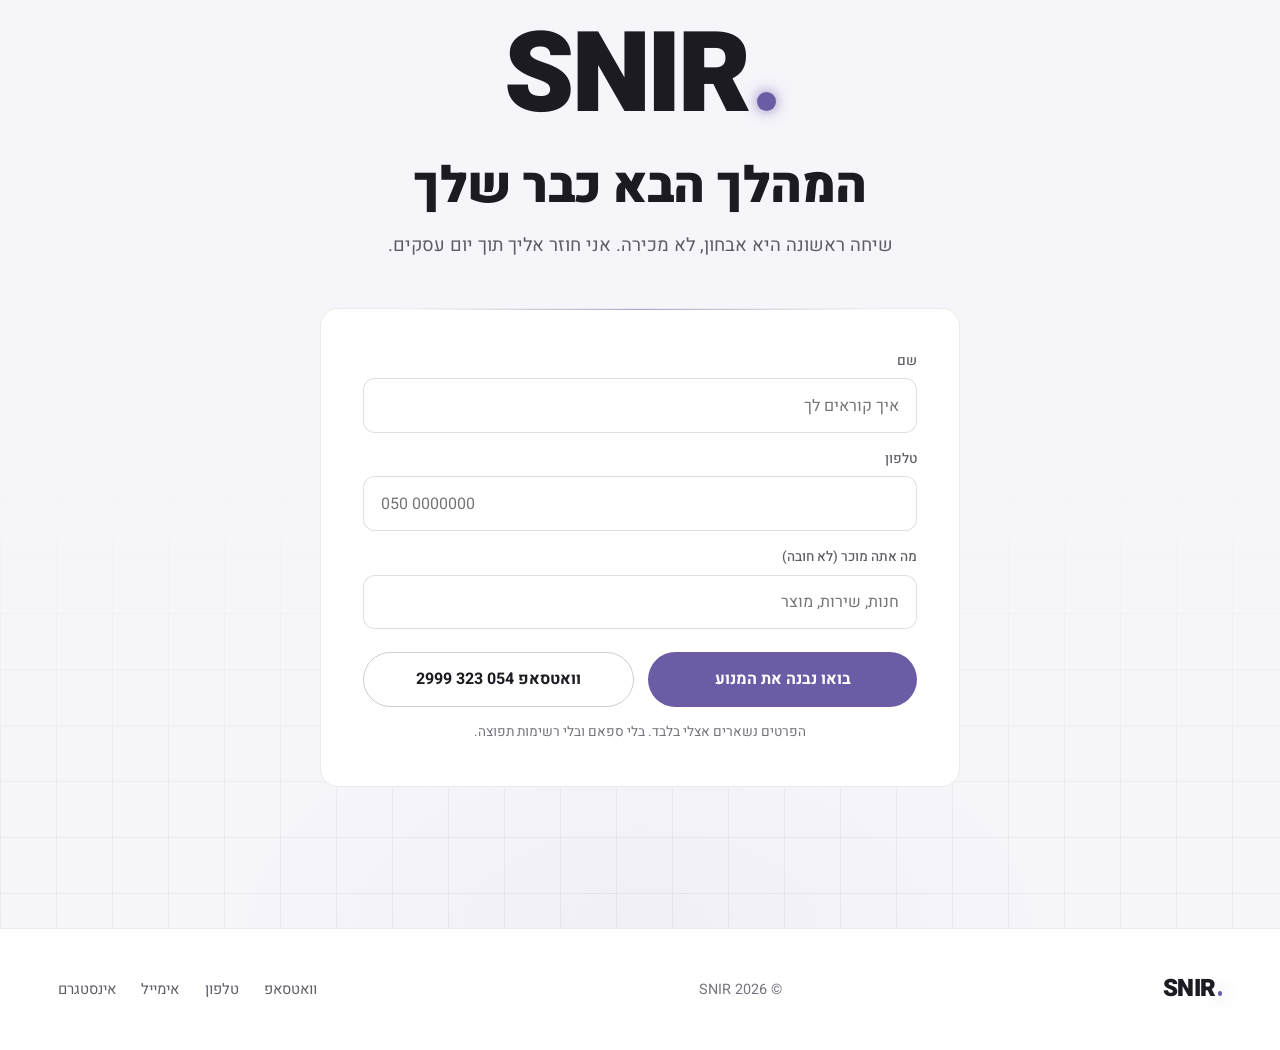
==== commit b720e7e1: "Launch soft (report palette) theme as homepage index.html = soft theme with all client, organic, fou" ====
--- a/index.html
+++ b/index.html
@@ -13,8 +13,9 @@
   <meta name="viewport" content="width=device-width, initial-scale=1.0">
   <title>SNIR. · מנוע צמיחה, דאטה ואוטומציה</title>
   <meta name="description" content="שניר זיו מחבר פרסום ממומן, דאטה, CRO ואוטומציה למערכת אחת שהופכת קליקים להכנסה. מלווה עסקים ומותגים מאז 2014, עם שליטה מלאה בכל המספרים.">
-  <meta name="theme-color" content="#101014">
+  <meta name="theme-color" content="#FFFFFF">
   <link rel="canonical" href="https://snirdote.co.il/">
+  
   <meta property="og:type" content="website">
   <meta property="og:url" content="https://snirdote.co.il/">
   <meta property="og:title" content="SNIR. · מנוע צמיחה, דאטה ואוטומציה">
@@ -32,12 +33,12 @@
 <style>
 /* ============ tokens ============ */
 :root{
-  --bg:#101014; --panel:#16181D; --card:#1D2026; --raise:#26262E;
-  --purple:#9900C0; --purple-soft:#B84AD6; --blue:#2E7CF6; --pink:#C77DFF;
-  --text:#ECEAF2; --dim:#A6A6B0; --mute:#9090A0;
+  --bg:#FFFFFF; --panel:#F6F5FA; --card:#FFFFFF; --raise:#F6F5FA;
+  --purple:#6C5CA6; --purple-soft:#6C5CA6; --blue:#2E7CF6; --pink:#5B4C95;
+  --text:#1C1B22; --dim:#5E5D66; --mute:#75737E;
   --mono:'IBM Plex Mono',monospace; --sans:'Heebo',system-ui,sans-serif;
   --maxw:1200px; --pad:clamp(1.25rem,4.5vw,4rem);
-  --keyline:linear-gradient(90deg,transparent,rgba(153,0,192,.55),transparent);
+  --keyline:linear-gradient(90deg,transparent,rgba(108,92,166,.55),transparent);
 }
 *{margin:0;padding:0;box-sizing:border-box}
 html{scroll-behavior:smooth}
@@ -51,12 +52,12 @@
 .mono{font-family:var(--mono);font-size:.72rem;letter-spacing:.28em;text-transform:uppercase;color:var(--mute);display:block;direction:ltr;unicode-bidi:isolate;text-align:match-parent}
 .mono.p{color:var(--mute)}
 .grad{background:linear-gradient(92deg,var(--purple-soft),var(--pink));-webkit-background-clip:text;background-clip:text;color:transparent}
-.dot{display:inline-block;width:.16em;height:.16em;border-radius:50%;background:var(--purple);vertical-align:baseline;margin-inline-start:.08em;box-shadow:0 0 14px rgba(153,0,192,.8)}
+.dot{display:inline-block;width:.16em;height:.16em;border-radius:50%;background:var(--purple);vertical-align:baseline;margin-inline-start:.08em;box-shadow:0 0 14px rgba(108,92,166,.8)}
 .sec-head{margin-bottom:clamp(2.5rem,6vw,4.5rem)}
 .sec-head .mono{margin-bottom:.9rem}
 
 /* keyline top edge for cards */
-.kcard{background:var(--card);border-radius:18px;position:relative;border:1px solid rgba(255,255,255,.06)}
+.kcard{background:var(--card);border-radius:18px;position:relative;border:1px solid rgba(0,0,0,0.08)}
 .kcard::before{content:"";position:absolute;top:0;inset-inline:12%;height:1px;background:var(--keyline)}
 
 /* ============ reveal system ============ */
@@ -65,34 +66,38 @@
 
 /* ============ signal thread ============ */
 #thread{position:fixed;inset-block:0;inset-inline-end:26px;width:2px;z-index:5;pointer-events:none}
-#thread .track{position:absolute;inset:0;background:rgba(255,255,255,.05)}
-#thread .fill{position:absolute;top:0;left:0;width:100%;height:100%;background:linear-gradient(180deg,var(--purple),var(--pink));transform:scaleY(0);transform-origin:top;box-shadow:0 0 10px rgba(153,0,192,.6)}
-#thread .head{position:absolute;left:50%;top:0;width:10px;height:10px;border-radius:50%;background:var(--purple);box-shadow:0 0 16px 4px rgba(153,0,192,.55);transform:translate(-50%,-50%)}
+#thread .track{position:absolute;inset:0;background:rgba(0,0,0,0.07)}
+#thread .fill{position:absolute;top:0;left:0;width:100%;height:100%;background:linear-gradient(180deg,var(--purple),var(--pink));transform:scaleY(0);transform-origin:top;box-shadow:0 0 10px rgba(108,92,166,.6)}
+#thread .head{position:absolute;left:50%;top:0;width:10px;height:10px;border-radius:50%;background:var(--purple);box-shadow:0 0 16px 4px rgba(108,92,166,.55);transform:translate(-50%,-50%)}
 @media(max-width:900px){#thread{display:none}}
 
 /* ============ cursor glow ============ */
 #cursor{position:fixed;width:460px;height:460px;border-radius:50%;pointer-events:none;z-index:1;
-  background:radial-gradient(circle,rgba(153,0,192,.09),transparent 65%);transform:translate(-50%,-50%);left:0;top:0}
+  background:radial-gradient(circle,rgba(108,92,166,.04),transparent 65%);transform:translate(-50%,-50%);left:0;top:0}
 @media(hover:none){#cursor{display:none}}
 
 /* ============ topbar ============ */
 .topbar{position:fixed;inset-inline:0;top:0;z-index:50;display:flex;align-items:center;justify-content:space-between;
-  padding:.9rem var(--pad);backdrop-filter:blur(14px);background:rgba(16,16,20,.72);border-bottom:1px solid rgba(255,255,255,.05)}
+  padding:.9rem var(--pad);backdrop-filter:blur(14px);background:rgba(255,255,255,.9);border-bottom:1px solid rgba(0,0,0,0.07)}
 .brand{font-weight:900;font-size:1.5rem;letter-spacing:-.02em;direction:ltr}
 .brand .dot{width:.2em;height:.2em;animation:dotpulse 2.6s ease-in-out infinite}
-@keyframes dotpulse{0%,100%{box-shadow:0 0 10px rgba(153,0,192,.55)}50%{box-shadow:0 0 22px 4px rgba(153,0,192,.95)}}
+@keyframes dotpulse{0%,100%{box-shadow:0 0 10px rgba(108,92,166,.55)}50%{box-shadow:0 0 22px 4px rgba(108,92,166,.95)}}
 .topbar nav{display:flex;gap:2.2rem}
 .topbar nav a{color:var(--dim);font-size:1.1rem;font-weight:600;transition:color .2s}
 .topbar nav a:hover{color:var(--text)}
+.topbar{transition:background-color .35s ease,border-color .35s ease,box-shadow .35s ease}
+.topbar.scrolled{background:rgba(236,233,246,.94);border-bottom-color:#DDD8EE;box-shadow:0 6px 24px -18px rgba(108,92,166,.45)}
+.topbar nav .nav-cta{display:none}
+@media(max-width:900px){.topbar nav .nav-cta{display:block}}
 .btn{display:inline-flex;align-items:center;gap:.55rem;background:var(--purple);color:#fff;font-weight:700;
   padding:.85rem 1.7rem;border-radius:999px;border:none;cursor:pointer;font-size:1rem;font-family:var(--sans);
   transition:transform .2s,box-shadow .2s,background .2s;will-change:transform}
-.btn:hover{box-shadow:0 8px 34px -8px rgba(153,0,192,.75);background:#AB0FD4}
-.btn.ghost{background:transparent;border:1px solid rgba(255,255,255,.18);color:var(--text)}
+.btn:hover{box-shadow:0 8px 34px -8px rgba(108,92,166,.75);background:#5B4C95}
+.btn.ghost{background:transparent;border:1px solid rgba(0,0,0,0.2);color:var(--text)}
 .btn.ghost:hover{border-color:var(--purple-soft);color:#fff;box-shadow:none}
 .nav-toggle{display:none;background:none;border:none;color:var(--text);cursor:pointer}
 @media(max-width:900px){
-  .topbar nav{display:none;position:absolute;top:100%;inset-inline:0;background:rgba(16,16,20,.97);flex-direction:column;padding:1.4rem var(--pad);gap:1.1rem;border-bottom:1px solid rgba(255,255,255,.07)}
+  .topbar nav{display:none;position:absolute;top:100%;inset-inline:0;background:rgba(255,255,255,.98);flex-direction:column;padding:1.4rem var(--pad);gap:1.1rem;border-bottom:1px solid rgba(0,0,0,0.09)}
   .topbar.open nav{display:flex}
   .nav-toggle{display:block}
   .topbar .btn{padding:.6rem 1.1rem;font-size:.9rem}
@@ -101,11 +106,11 @@
 /* ============ hero ============ */
 .hero{min-height:min(100svh,820px);display:flex;align-items:center;padding-top:5.5rem;padding-bottom:1rem;
   background:
-    radial-gradient(52vw 46vh at 12% 8%,rgba(199,125,255,.05),transparent 60%),
-    radial-gradient(44vw 40vh at 88% 82%,rgba(153,0,192,.06),transparent 60%),
+    radial-gradient(52vw 46vh at 12% 8%,rgba(108,92,166,.03),transparent 60%),
+    radial-gradient(44vw 40vh at 88% 82%,rgba(108,92,166,.025),transparent 60%),
     var(--bg)}
 .hero::before{content:"";position:absolute;inset:0;
-  background-image:radial-gradient(rgba(255,255,255,.05) 1px,transparent 1px);
+  background-image:radial-gradient(rgba(0,0,0,0.07) 1px,transparent 1px);
   background-size:34px 34px;mask-image:radial-gradient(60% 60% at 50% 40%,#000 20%,transparent 100%);pointer-events:none}
 .hero .wrap{display:grid;grid-template-columns:1.05fr .95fr;gap:clamp(2rem,5vw,5rem);align-items:center;position:relative;z-index:2}
 .hero h1{font-size:clamp(2.1rem,4.6vw,3.6rem);font-weight:900;line-height:1.12;letter-spacing:-.015em}
@@ -120,41 +125,41 @@
 @keyframes drawline{to{stroke-dashoffset:0}}
 /* hero growth engine */
 .hdot{display:inline-block;width:.15em;height:.15em;border-radius:50%;background:var(--purple);
-  margin-inline-start:.1em;box-shadow:0 0 10px rgba(153,0,192,.55)}
-.engine{padding:1.4rem 1.5rem 1.2rem;background:linear-gradient(165deg,rgba(255,255,255,.035),rgba(255,255,255,0)) ,var(--card);
-  box-shadow:0 40px 80px -40px rgba(0,0,0,.8);max-width:430px;justify-self:end;width:100%}
+  margin-inline-start:.1em;box-shadow:0 0 10px rgba(108,92,166,.55)}
+.engine{padding:1.4rem 1.5rem 1.2rem;background:linear-gradient(165deg,rgba(0,0,0,0.055),rgba(0,0,0,0.02)) ,var(--card);
+  box-shadow:0 24px 50px -30px rgba(20,20,30,.22);max-width:430px;justify-self:end;width:100%}
 .eng-head{display:flex;align-items:center;justify-content:space-between;margin-bottom:1.2rem;
-  padding-bottom:.9rem;border-bottom:1px solid rgba(255,255,255,.06)}
+  padding-bottom:.9rem;border-bottom:1px solid rgba(0,0,0,0.08)}
 .eng-live{font-family:var(--mono);font-size:.68rem;letter-spacing:.22em;color:var(--dim);display:flex;align-items:center;gap:.5rem;direction:ltr}
 .eng-live .pdot{width:7px;height:7px;border-radius:50%;background:#4ADE80;opacity:.75;animation:livepulse 2.4s infinite}
 @keyframes livepulse{0%,100%{opacity:.75}50%{opacity:.35}}
 .eng-flow{position:relative;display:flex;flex-direction:column;gap:.35rem;padding-inline-start:6px;padding-inline-end:30px}
 .eng-line{position:absolute;top:14px;bottom:52px;inset-inline-start:20px;width:2px;
-  background:rgba(255,255,255,.12)}
+  background:rgba(0,0,0,0.14)}
 .eng-return{position:absolute;top:14px;bottom:52px;inset-inline-end:6px;width:20px;
-  border:1px dashed rgba(255,255,255,.14);border-inline-start:none;
+  border:1px dashed rgba(0,0,0,0.16);border-inline-start:none;
   border-start-end-radius:12px;border-end-end-radius:12px}
 .eng-return-label{position:absolute;inset-inline-end:-6px;top:50%;transform:translateY(-50%) rotate(90deg);
   font-size:.6rem;color:var(--mute);letter-spacing:.12em;white-space:nowrap}
 .sig{position:absolute;inset-inline-start:17px;top:0;width:8px;height:8px;border-radius:50%;
   background:var(--blue);box-shadow:0 0 7px 1px rgba(46,124,246,.45);animation:sigfall 4.2s linear infinite;opacity:0}
-.sig.s2{animation-delay:2.1s;background:rgba(184,74,214,.85);box-shadow:0 0 7px 1px rgba(153,0,192,.4)}
+.sig.s2{animation-delay:2.1s;background:rgba(184,74,214,.85);box-shadow:0 0 7px 1px rgba(108,92,166,.4)}
 @keyframes sigfall{0%{top:2%;opacity:0}10%{opacity:1}80%{opacity:1}92%{top:82%;opacity:0}100%{top:82%;opacity:0}}
 .erow{display:flex;align-items:center;gap:.85rem;padding:.44rem .5rem;border-radius:10px;position:relative;
   opacity:0;transform:translateY(8px);animation:rowin .6s cubic-bezier(.2,.7,.2,1) forwards;animation-delay:calc(.25s + var(--d)*.12s)}
 @keyframes rowin{to{opacity:1;transform:none}}
 .eng-flow.cycling .erow{transition:opacity .45s,background .45s}
-.eng-flow.cycling .erow:not(.act){opacity:.38}
+.eng-flow.cycling .erow:not(.act){opacity:.55}
 .eng-flow.cycling .erow.act{opacity:1;background:var(--raise)}
 .edot{width:14px;height:14px;border-radius:50%;flex:0 0 auto;background:var(--raise);
-  border:2px solid rgba(255,255,255,.2);position:relative;z-index:1;transition:background .45s,border-color .45s,box-shadow .45s}
-.erow.act .edot{background:var(--purple);border-color:transparent;box-shadow:0 0 12px 2px rgba(153,0,192,.55)}
+  border:2px solid rgba(0,0,0,0.22);position:relative;z-index:1;transition:background .45s,border-color .45s,box-shadow .45s}
+.erow.act .edot{background:var(--purple);border-color:transparent;box-shadow:0 0 12px 2px rgba(108,92,166,.55)}
 .etxt{display:flex;flex-direction:column;line-height:1.25;flex:1}
 .etxt b{font-size:.96rem;font-weight:700}
 .emono{font-family:var(--mono);font-size:.56rem;letter-spacing:.22em;color:var(--mute);direction:ltr;text-align:start;unicode-bidi:isolate;align-self:flex-start}
 .loop-chip-wrap{display:flex;justify-content:flex-end;margin-top:.6rem;min-height:2.1em}
 .echip{font-family:var(--mono);font-size:.7rem;color:var(--dim);background:var(--bg);
-  border:1px solid rgba(255,255,255,.09);border-radius:8px;padding:.3rem .7rem;direction:rtl;white-space:nowrap;
+  border:1px solid rgba(0,0,0,0.11);border-radius:8px;padding:.3rem .7rem;direction:rtl;white-space:nowrap;
   transition:opacity .3s}
 .echip.swap{opacity:0}
 @media(max-width:900px){
@@ -182,9 +187,9 @@
 .marq .row.rev{animation-direction:reverse;animation-duration:70s}
 .marq:hover .row{animation-play-state:paused}
 @keyframes marq{to{transform:translateX(50%)}}
-.cchip{display:flex;flex-direction:column;gap:.1rem;background:var(--card);border:1px solid rgba(255,255,255,.07);
+.cchip{display:flex;flex-direction:column;gap:.1rem;background:var(--card);border:1px solid rgba(0,0,0,0.09);
   border-radius:14px;padding:.7rem 1.25rem;white-space:nowrap;transition:border-color .25s,transform .25s}
-.cchip:hover{border-color:rgba(153,0,192,.55);transform:translateY(-2px)}
+.cchip:hover{border-color:rgba(108,92,166,.55);transform:translateY(-2px)}
 .cchip b{font-size:.95rem;font-weight:700;color:var(--text)}
 .cchip span{font-size:.78rem;color:var(--mute)}
 .cchip i{font-style:normal;font-size:.78rem;color:var(--purple-soft);margin-top:.15rem}
@@ -196,7 +201,7 @@
 .cmedia{width:100%;aspect-ratio:4/3;height:auto;object-fit:cover;display:block}
 .ctile{display:flex;align-items:center;justify-content:center;position:relative;background:linear-gradient(150deg,var(--raise),var(--panel))}
 .ctile span{font-weight:900;font-size:2.6rem;opacity:.5}
-.ctile em{position:absolute;width:10px;height:10px;border-radius:50%;background:var(--purple);inset-inline-end:14px;bottom:12px;box-shadow:0 0 12px rgba(153,0,192,.6)}
+.ctile em{position:absolute;width:10px;height:10px;border-radius:50%;background:var(--purple);inset-inline-end:14px;bottom:12px;box-shadow:0 0 12px rgba(108,92,166,.6)}
 .cbody{padding:.8rem 1.1rem 1rem;display:flex;flex-direction:column;gap:.15rem}
 .cwrap{position:relative}
 .clogo{position:absolute;bottom:8px;inset-inline-start:8px;background:#fff;border-radius:9px;
@@ -217,22 +222,22 @@
 .fc-card i{font-style:normal;color:var(--purple-soft);font-size:.85rem}
 
 .cchip b{display:flex;align-items:center;gap:.45rem;flex-wrap:wrap}
-.cchip i.cwork{margin-inline-start:auto;margin-top:0;font-style:normal;font-size:.72rem;font-weight:600;color:var(--purple-soft);border:1px solid rgba(153,0,192,.4);border-radius:999px;padding:.14rem .6rem;white-space:nowrap}
+.cchip i.cwork{margin-inline-start:auto;margin-top:0;font-style:normal;font-size:.72rem;font-weight:600;color:var(--purple-soft);border:1px solid rgba(108,92,166,.4);border-radius:999px;padding:.14rem .6rem;white-space:nowrap}
 .cchip .yrs bdi{direction:ltr;unicode-bidi:isolate}
-.cchip .yrs{text-decoration:none;font-family:var(--mono);font-size:.62rem;color:var(--dim);border:1px solid rgba(255,255,255,.14);border-radius:6px;padding:.1rem .4rem;margin-inline-start:.35rem;vertical-align:middle}
+.cchip .yrs{text-decoration:none;font-family:var(--mono);font-size:.62rem;color:var(--dim);border:1px solid rgba(0,0,0,0.16);border-radius:6px;padding:.1rem .4rem;margin-inline-start:.35rem;vertical-align:middle}
 
 /* ============ ecosystem ============ */
 .eco-stage{position:relative;max-width:680px;margin-inline:auto}
 .eco-stage svg{width:100%;height:auto;display:block}
-.eco-stage .cl{stroke:rgba(255,255,255,.10);stroke-width:1.2;fill:none;transition:stroke .25s,stroke-width .25s}
+.eco-stage .cl{stroke:rgba(0,0,0,0.12);stroke-width:1.2;fill:none;transition:stroke .25s,stroke-width .25s}
 .eco-stage .cl.hot{stroke:var(--blue);stroke-width:2}
-.eco-node{position:absolute;transform:translate(-50%,-50%);background:var(--card);border:1px solid rgba(255,255,255,.09);
+.eco-node{position:absolute;transform:translate(-50%,-50%);background:var(--card);border:1px solid rgba(0,0,0,0.11);
   border-radius:999px;padding:.65rem 1.15rem;font-weight:700;font-size:.92rem;white-space:nowrap;cursor:default;
   transition:transform .25s,border-color .25s,opacity .25s,box-shadow .25s}
-.eco-node:hover{transform:translate(-50%,-50%) translateY(-4px);border-color:var(--purple-soft);box-shadow:0 10px 30px -12px rgba(153,0,192,.6)}
+.eco-node:hover{transform:translate(-50%,-50%) translateY(-4px);border-color:var(--purple-soft);box-shadow:0 10px 30px -12px rgba(108,92,166,.6)}
 .eco-stage.dimmed .eco-node:not(:hover):not(.core){opacity:.45}
 .eco-node.core{background:var(--purple);border-color:transparent;font-weight:900;font-size:1.05rem;direction:ltr;
-  box-shadow:0 0 40px -6px rgba(153,0,192,.8);padding:.85rem 1.5rem}
+  box-shadow:0 0 40px -6px rgba(108,92,166,.8);padding:.85rem 1.5rem}
 .eco-tip{min-height:3.2em;margin-top:1.6rem;text-align:center;color:var(--dim);font-size:1.02rem;transition:opacity .25s}
 .eco-cards{display:none}
 @media(max-width:760px){
@@ -251,7 +256,7 @@
 @media(max-width:860px){.method-sticky{position:static}}
 .steps{display:flex;flex-direction:column;gap:1.2rem;position:relative;padding-inline-start:64px}
 .steps .knight{position:absolute;inset-inline-start:0;top:8px;width:44px;height:44px;transition:top .55s cubic-bezier(.5,-.25,.3,1.4)}
-.steps .knight img{width:100%;height:100%;object-fit:contain;filter:drop-shadow(0 0 12px rgba(153,0,192,.7))}
+.steps .knight img{width:100%;height:100%;object-fit:contain;filter:drop-shadow(0 0 12px rgba(108,92,166,.7))}
 .step{padding:1.6rem 1.6rem;opacity:.5;transition:opacity .4s,background .4s}
 .step.on{opacity:1;background:var(--raise)}
 .step .n{font-family:var(--mono);color:var(--mute);font-size:.8rem;letter-spacing:.25em}
@@ -268,20 +273,20 @@
 /* chart */
 .chart{position:relative}
 .chart svg{width:100%;height:auto;overflow:visible}
-.chart .grid-l{stroke:rgba(255,255,255,.05);stroke-width:1}
+.chart .grid-l{stroke:rgba(0,0,0,0.07);stroke-width:1}
 .chart .line{stroke:var(--blue);stroke-width:2.5;fill:none;filter:drop-shadow(0 0 8px rgba(46,124,246,.5))}
 .chart .area{fill:url(#areaGrad);opacity:0}
 .chart.on .area{animation:fadein 1s 1.2s forwards}
 @keyframes fadein{to{opacity:1}}
 .chart .line.go{stroke-dasharray:var(--len);stroke-dashoffset:var(--len);animation:drawline 1.6s .2s cubic-bezier(.5,0,.3,1) forwards}
-.chip{position:absolute;background:var(--raise);border:1px solid rgba(255,255,255,.1);border-radius:999px;
+.chip{position:absolute;background:var(--raise);border:1px solid rgba(0,0,0,0.12);border-radius:999px;
   padding:.3rem .8rem;font-size:.82rem;font-weight:700;white-space:nowrap;opacity:0;transform:translateY(6px);
   transition:opacity .5s,transform .5s;direction:rtl}
 .chart.on .chip{opacity:1;transform:none}
 .chip b{color:var(--pink);direction:ltr;unicode-bidi:isolate}
 /* ledclub feed */
 .feed{display:flex;flex-direction:column;gap:.7rem}
-.bub{background:var(--raise);border:1px solid rgba(255,255,255,.07);border-radius:14px;padding:.85rem 1.1rem;
+.bub{background:var(--raise);border:1px solid rgba(0,0,0,0.09);border-radius:14px;padding:.85rem 1.1rem;
   font-size:.95rem;color:var(--text);opacity:0;transform:translateY(10px);transition:opacity .5s,transform .5s}
 .feed.play .bub{opacity:1;transform:none}
 .feed.play .bub:nth-child(1){transition-delay:.1s}
@@ -289,51 +294,51 @@
 .feed.play .bub:nth-child(3){transition-delay:1.3s}
 .feed.play .bub:nth-child(4){transition-delay:1.9s}
 .bub .t{font-family:var(--mono);font-size:.68rem;letter-spacing:.2em;color:var(--pink);display:block;margin-bottom:.15rem}
-.case-nums{display:flex;gap:1.6rem;margin-top:1.4rem;padding-top:1.2rem;border-top:1px solid rgba(255,255,255,.07);flex-wrap:wrap}
+.case-nums{display:flex;gap:1.6rem;margin-top:1.4rem;padding-top:1.2rem;border-top:1px solid rgba(0,0,0,0.09);flex-wrap:wrap}
 .cn{display:flex;flex-direction:column}
 .cn .v{font-weight:900;font-size:2rem;line-height:1;direction:ltr}
 .cn.hot .v{color:var(--pink)}
 .cn .l{color:var(--dim);font-size:.85rem;margin-top:.3rem;max-width:15ch}
-.replay{margin-top:1.2rem;background:none;border:1px solid rgba(255,255,255,.15);color:var(--dim);border-radius:999px;
+.replay{margin-top:1.2rem;background:none;border:1px solid rgba(0,0,0,0.17);color:var(--dim);border-radius:999px;
   padding:.45rem 1.1rem;font-family:var(--sans);font-size:.85rem;cursor:pointer;transition:color .2s,border-color .2s}
 .replay:hover{color:#fff;border-color:var(--purple-soft)}
 
 /* ecommerce band */
 .ecom-band{margin-top:1.4rem;display:grid;grid-template-columns:auto 1fr;gap:clamp(1.5rem,4vw,3rem);align-items:center;padding:clamp(1.5rem,3.5vw,2.4rem)}
 @media(max-width:760px){.ecom-band{grid-template-columns:1fr}}
-.eb-stat{text-align:center;padding-inline-end:clamp(1rem,3vw,2.5rem);border-inline-end:1px solid rgba(255,255,255,.08)}
-@media(max-width:760px){.eb-stat{border-inline-end:none;padding-inline-end:0;border-bottom:1px solid rgba(255,255,255,.08);padding-bottom:1.2rem}}
+.eb-stat{text-align:center;padding-inline-end:clamp(1rem,3vw,2.5rem);border-inline-end:1px solid rgba(0,0,0,0.1)}
+@media(max-width:760px){.eb-stat{border-inline-end:none;padding-inline-end:0;border-bottom:1px solid rgba(0,0,0,0.1);padding-bottom:1.2rem}}
 .eb-num{font-weight:900;font-size:clamp(2.2rem,5vw,3.2rem);line-height:1.1;direction:ltr;
   background:linear-gradient(92deg,var(--purple-soft),var(--pink));-webkit-background-clip:text;background-clip:text;color:transparent}
 .eb-lbl{color:var(--dim);font-size:.9rem;margin-top:.4rem;max-width:22ch;margin-inline:auto}
 .eb-body p{color:var(--dim);font-size:1rem;max-width:60ch}
 .eb-chips{display:flex;flex-wrap:wrap;gap:.6rem;margin-top:1.1rem}
-.eb-chips span{display:inline-flex;align-items:center;gap:.5rem;background:var(--raise);border:1px solid rgba(255,255,255,.09);
+.eb-chips span{display:inline-flex;align-items:center;gap:.5rem;background:var(--raise);border:1px solid rgba(0,0,0,0.11);
   border-radius:999px;padding:.4rem .9rem;font-size:.88rem;font-weight:700}
-.eb-chips b{font-family:var(--mono);font-weight:400;font-size:.62rem;color:var(--dim);border:1px solid rgba(255,255,255,.14);border-radius:6px;padding:.1rem .4rem}
+.eb-chips b{font-family:var(--mono);font-weight:400;font-size:.62rem;color:var(--dim);border:1px solid rgba(0,0,0,0.16);border-radius:6px;padding:.1rem .4rem}
 
 /* ============ organic serp ============ */
 .serp-grid{display:grid;grid-template-columns:1.05fr .95fr;gap:1.4rem;align-items:start}
 @media(max-width:900px){.serp-grid{grid-template-columns:1fr}}
 .serp{padding:clamp(1.4rem,3vw,2rem)}
-.serp-bar{display:flex;align-items:center;gap:.7rem;background:var(--bg);border:1px solid rgba(255,255,255,.12);
+.serp-bar{display:flex;align-items:center;gap:.7rem;background:var(--bg);border:1px solid rgba(0,0,0,0.14);
   border-radius:999px;padding:.8rem 1.2rem;color:var(--dim)}
 .serp-q{font-size:1rem;color:var(--text);font-weight:500;min-height:1.5em}
 .serp-caret{width:2px;height:1.1em;background:var(--purple-soft);animation:caret 1s steps(1) infinite}
 @keyframes caret{50%{opacity:0}}
 .serp-results{margin-top:1.3rem;display:flex;flex-direction:column;gap:.9rem}
-.serp-hit{display:flex;gap:.9rem;align-items:flex-start;background:var(--raise);border:1px solid rgba(153,0,192,.4);
+.serp-hit{display:flex;gap:.9rem;align-items:flex-start;background:var(--raise);border:1px solid rgba(108,92,166,.4);
   border-radius:14px;padding:1rem 1.1rem;opacity:0;transform:translateY(8px);transition:opacity .5s,transform .5s}
 .serp.show .serp-hit{opacity:1;transform:none}
-.serp-pos{font-family:var(--mono);font-weight:500;font-size:1.05rem;color:var(--pink);border:1px solid rgba(153,0,192,.5);
+.serp-pos{font-family:var(--mono);font-weight:500;font-size:1.05rem;color:var(--pink);border:1px solid rgba(108,92,166,.5);
   border-radius:8px;width:1.9em;height:1.9em;display:flex;align-items:center;justify-content:center;flex:0 0 auto}
 .serp-hit-body{display:flex;flex-direction:column;gap:.25rem}
 .serp-hit-body b{font-size:1.05rem}
 .serp-tag{display:inline-flex;align-items:center;gap:.4rem;font-size:.78rem;color:var(--dim)}
-.serp-skel{display:flex;flex-direction:column;gap:.5rem;padding:.9rem 1.1rem;border:1px solid rgba(255,255,255,.05);
+.serp-skel{display:flex;flex-direction:column;gap:.5rem;padding:.9rem 1.1rem;border:1px solid rgba(0,0,0,0.07);
   border-radius:14px;opacity:0;transition:opacity .5s .15s}
 .serp.show .serp-skel{opacity:.55}
-.serp-skel i{display:block;height:9px;border-radius:5px;background:rgba(255,255,255,.08)}
+.serp-skel i{display:block;height:9px;border-radius:5px;background:rgba(0,0,0,0.1)}
 .ranks{display:grid;grid-template-columns:repeat(2,1fr);gap:.8rem}
 #organic .serp-grid{grid-template-columns:1fr}
 #organic .serp{max-width:680px;width:100%;margin-inline:auto}
@@ -352,13 +357,13 @@
 .kw b{font-family:var(--mono);font-size:.72rem;width:1.5rem;height:1.5rem;border-radius:50%;display:inline-flex;align-items:center;justify-content:center;background:rgba(128,128,140,.18);color:var(--text)}
 .kw.p1 b{background:var(--purple);color:#fff}
 .kws.collapsed .kw:nth-child(n+3){display:none}
-.kw-more{margin-top:.8rem;background:none;border:1px solid rgba(153,0,192,.45);color:var(--purple-soft);border-radius:999px;
+.kw-more{margin-top:.8rem;background:none;border:1px solid rgba(108,92,166,.45);color:var(--purple-soft);border-radius:999px;
   padding:.35rem .9rem;font-family:var(--sans);font-size:.82rem;font-weight:600;cursor:pointer;transition:background .2s,color .2s}
 .kw-more:hover{background:var(--purple);color:#fff}
 .ranks-note{grid-column:1/-1}
 @media(max-width:560px){.ranks{grid-template-columns:1fr}}
 .rank{display:flex;align-items:center;gap:1rem;padding:1rem 1.2rem}
-.rank .rk{font-family:var(--mono);font-size:1.25rem;color:var(--pink);border:1px solid rgba(153,0,192,.5);
+.rank .rk{font-family:var(--mono);font-size:1.25rem;color:var(--pink);border:1px solid rgba(108,92,166,.5);
   border-radius:10px;width:2em;height:2em;display:flex;align-items:center;justify-content:center;flex:0 0 auto}
 .rank b{display:block;font-size:1.02rem}
 .rank span{display:block;color:var(--mute);font-size:.85rem}
@@ -377,11 +382,11 @@
 @media(max-width:900px){.work-grid{grid-template-columns:repeat(2,1fr)}}
 @media(max-width:560px){.work-grid{grid-template-columns:1fr}}
 .work-card{position:relative;display:block;width:100%;padding:0;text-align:start;cursor:pointer;border:1px solid rgba(128,128,140,.2);border-radius:18px;overflow:hidden;aspect-ratio:4/3;background:var(--raise);font:inherit;color:inherit;transition:transform .25s,box-shadow .25s}
-.work-card:hover{transform:translateY(-3px);box-shadow:0 24px 50px -26px rgba(153,0,192,.5)}
+.work-card:hover{transform:translateY(-3px);box-shadow:0 24px 50px -26px rgba(108,92,166,.5)}
 .work-card img,.work-card video{position:absolute;inset:0;width:100%;height:100%;object-fit:cover;transition:transform .6s ease}
 .work-card:hover img,.work-card:hover video{transform:scale(1.05)}
 .work-card .work-overlay{position:absolute;inset:0;display:flex;flex-direction:column;justify-content:flex-end;padding:1.1rem;background:linear-gradient(0deg,rgba(7,7,14,.88) 0%,rgba(7,7,14,.12) 42%,transparent 66%)}
-.work-card .work-cat{font-size:11px;letter-spacing:.08em;color:#D8B4F0;margin-bottom:.3rem}
+.work-card .work-cat{font-size:11px;letter-spacing:.08em;color:#C9C1E6;margin-bottom:.3rem}
 .work-card .work-title{font-weight:800;font-size:1.15rem;color:#fff;line-height:1.1}
 .work-card .work-client{font-size:13px;color:rgba(255,255,255,.72);margin-top:.2rem}
 .work-card .work-badge{display:none}
@@ -395,7 +400,7 @@
 @media(max-width:820px){.lightbox-inner{grid-template-columns:1fr}}
 .lightbox-gallery{display:flex;flex-direction:column;gap:.7rem}
 .lightbox-gallery img,.lightbox-gallery video{width:100%;border-radius:12px;display:block}
-.lb-cat{font-size:12px;letter-spacing:.1em;color:#D8B4F0}
+.lb-cat{font-size:12px;letter-spacing:.1em;color:#C9C1E6}
 .lightbox-meta h3{color:#fff;margin:.6rem 0 .35rem;font-size:1.4rem}
 .lb-client{color:rgba(236,234,246,.7);font-weight:700;margin-bottom:1rem}
 .lb-desc{font-size:15.5px;color:rgba(236,234,246,.7);white-space:pre-line}
@@ -406,7 +411,7 @@
 
 /* square grid pattern, reused from the closing section */
 .gridbg{position:absolute;inset:0;pointer-events:none;z-index:0;
-  background-image:linear-gradient(rgba(255,255,255,.035) 1px,transparent 1px),linear-gradient(90deg,rgba(255,255,255,.035) 1px,transparent 1px);
+  background-image:linear-gradient(rgba(0,0,0,.05) 1px,transparent 1px),linear-gradient(90deg,rgba(0,0,0,.05) 1px,transparent 1px);
   background-size:56px 56px;background-position:center top}
 .gridbg.g-top{-webkit-mask-image:linear-gradient(180deg,#000 0%,transparent 70%);mask-image:linear-gradient(180deg,#000 0%,transparent 70%)}
 .gridbg.g-bottom{-webkit-mask-image:linear-gradient(0deg,#000 0%,transparent 70%);mask-image:linear-gradient(0deg,#000 0%,transparent 70%)}
@@ -417,7 +422,7 @@
 @media(max-width:980px){.why-grid{grid-template-columns:repeat(2,1fr)}}
 @media(max-width:560px){.why-grid{grid-template-columns:1fr}}
 .why{padding:1.7rem 1.4rem;min-height:190px;display:flex;flex-direction:column;gap:.6rem;opacity:.45;transition:opacity .6s,box-shadow .6s}
-.why.lit{opacity:1;box-shadow:0 14px 40px -18px rgba(153,0,192,.45)}
+.why.lit{opacity:1;box-shadow:0 14px 40px -18px rgba(108,92,166,.45)}
 .why .mono{font-size:.65rem}
 .why h3{font-size:1.08rem;font-weight:800;line-height:1.35}
 .why p{color:var(--dim);font-size:.92rem}
@@ -429,22 +434,22 @@
 @media(max-width:720px){#founder .card{grid-template-columns:1fr}}
 #founder{padding-block-start:clamp(2.5rem,5vw,4rem)}
 .favatar{width:160px;height:160px;border-radius:50%;object-fit:cover;object-position:50% 28%;display:block;justify-self:center;
-  box-shadow:0 0 0 4px var(--card),0 0 0 6px rgba(153,0,192,.45),0 18px 40px -22px rgba(0,0,0,.5)}50%{transform:scale(1.06)}}
+  box-shadow:0 0 0 4px var(--card),0 0 0 6px rgba(108,92,166,.45),0 18px 40px -22px rgba(0,0,0,.5)}50%{transform:scale(1.06)}}
 #founder .role{color:var(--pink);font-weight:700;margin:.2rem 0 .9rem}
 #founder blockquote{font-size:clamp(1.15rem,2.4vw,1.5rem);font-weight:800;line-height:1.45;margin-bottom:1rem}
 .chips{display:flex;gap:.7rem;flex-wrap:wrap;margin-top:1.1rem}
-.chips span{background:var(--raise);border:1px solid rgba(255,255,255,.08);border-radius:999px;padding:.4rem 1rem;font-size:.88rem;color:var(--dim)}
-.chips a{border-color:rgba(153,0,192,.5);color:var(--text)}
+.chips span{background:var(--raise);border:1px solid rgba(0,0,0,0.1);border-radius:999px;padding:.4rem 1rem;font-size:.88rem;color:var(--dim)}
+.chips a{border-color:rgba(108,92,166,.5);color:var(--text)}
 
 /* ============ final cta ============ */
 #cta{background:
-  radial-gradient(50vw 40vh at 50% 100%,rgba(153,0,192,.08),transparent 65%),var(--panel)}
+  radial-gradient(50vw 40vh at 50% 100%,rgba(108,92,166,.035),transparent 65%),var(--panel)}
 #cta::before{content:"";position:absolute;inset:auto 0 0 0;height:46%;
-  background-image:linear-gradient(rgba(255,255,255,.03) 1px,transparent 1px),linear-gradient(90deg,rgba(255,255,255,.03) 1px,transparent 1px);
+  background-image:linear-gradient(rgba(0,0,0,0.05) 1px,transparent 1px),linear-gradient(90deg,rgba(0,0,0,0.05) 1px,transparent 1px);
   background-size:56px 56px;mask-image:linear-gradient(180deg,transparent,#000);pointer-events:none}
 .cta-mark{font-size:clamp(3.4rem,10vw,7rem);font-weight:900;letter-spacing:-.03em;direction:ltr;text-align:center;line-height:1}
 .cta-mark .dot{width:.17em;height:.17em;position:relative}
-.cta-mark .dot::after{content:"";position:absolute;inset:-8px;border-radius:50%;border:2px solid rgba(153,0,192,.6);
+.cta-mark .dot::after{content:"";position:absolute;inset:-8px;border-radius:50%;border:2px solid rgba(108,92,166,.6);
   opacity:0;transform:scale(.4)}
 .cta-mark.on .dot::after{animation:ring 1.2s .3s ease-out}
 @keyframes ring{0%{opacity:1;transform:scale(.4)}100%{opacity:0;transform:scale(2.6)}}
@@ -453,7 +458,7 @@
 .cta-shell{max-width:640px;margin:3rem auto 0;padding:clamp(1.6rem,4vw,2.6rem)}
 .cta-shell form{display:flex;flex-direction:column;gap:1rem}
 .field label{display:block;font-size:.85rem;color:var(--dim);margin-bottom:.35rem;font-weight:500}
-.field input{width:100%;background:var(--bg);border:1px solid rgba(255,255,255,.1);border-radius:12px;
+.field input{width:100%;background:var(--bg);border:1px solid rgba(0,0,0,0.12);border-radius:12px;
   padding:.9rem 1.1rem;color:var(--text);font-family:var(--sans);font-size:1rem;transition:border-color .2s}
 .field input:focus{outline:none;border-color:var(--purple-soft)}
 .cta-row{display:flex;gap:.9rem;flex-wrap:wrap;margin-top:.4rem}
@@ -462,14 +467,14 @@
 
 /* ============ footer ============ */
 footer{padding:2.6rem var(--pad);display:flex;align-items:center;justify-content:space-between;gap:1rem;flex-wrap:wrap;
-  border-top:1px solid rgba(255,255,255,.06)}
+  border-top:1px solid rgba(0,0,0,0.08)}
 footer .links{display:flex;gap:1.6rem;color:var(--dim);font-size:.92rem}
 footer .links a:hover{color:var(--text)}
 
 /* whatsapp float */
 .wa-float{position:fixed;inset-inline-start:1.2rem;bottom:1.2rem;z-index:60;width:54px;height:54px;border-radius:50%;
   background:#25D366;display:flex;align-items:center;justify-content:center;color:#fff;
-  box-shadow:0 10px 26px -8px rgba(0,0,0,.6);transition:transform .2s}
+  box-shadow:0 10px 26px -8px rgba(20,20,30,.35);transition:transform .2s}
 .wa-float:hover{transform:scale(1.08)}
 .wa-float svg{width:28px;height:28px}
 
@@ -513,7 +518,7 @@
     <a href="#method">המנוע</a>
     <a href="#results">תוצאות</a>
     <a href="#founder">מי מאחורי זה</a>
-    <a href="#cta">בואו נדבר</a>
+    <a href="#cta" class="nav-cta">בואו נדבר</a>
   </nav>
   <a href="#cta" class="btn">בואו נדבר</a>
   <button class="nav-toggle" aria-label="תפריט" aria-expanded="false">
@@ -599,7 +604,7 @@
             <span>פעיל מאז 2014</span>
             <span>500+ מותגים</span>
             <span>מאות קמפיינים</span>
-            <a class="chips-a" href="https://wa.me/972543232999?text=%D7%94%D7%99%20%D7%A9%D7%A0%D7%99%D7%A8%2C%20%D7%90%D7%A9%D7%9E%D7%97%20%D7%9C%D7%A9%D7%99%D7%97%D7%AA%20%D7%90%D7%91%D7%97%D7%95%D7%9F%20%D7%9C%D7%A2%D7%A1%D7%A7%20%D7%A9%D7%9C%D7%99" target="_blank" rel="noopener"><span style="border-color:rgba(153,0,192,.5)">וואטסאפ 054 323 2999</span></a>
+            <a class="chips-a" href="https://wa.me/972543232999?text=%D7%94%D7%99%20%D7%A9%D7%A0%D7%99%D7%A8%2C%20%D7%90%D7%A9%D7%9E%D7%97%20%D7%9C%D7%A9%D7%99%D7%97%D7%AA%20%D7%90%D7%91%D7%97%D7%95%D7%9F%20%D7%9C%D7%A2%D7%A1%D7%A7%20%D7%A9%D7%9C%D7%99" target="_blank" rel="noopener"><span style="border-color:rgba(108,92,166,.5)">וואטסאפ 054 323 2999</span></a>
           </div>
         </div>
       </div>
@@ -1185,6 +1190,10 @@
   }).catch(function(){});
 })();
 
+/* topbar turns soft lavender once the page scrolls */
+(function(){var tb=document.getElementById('topbar');if(!tb)return;
+  function upd(){tb.classList.toggle('scrolled',window.scrollY>24);}
+  addEventListener('scroll',upd,{passive:true});upd();})();
 /* magnetic CTAs (desktop only) */
 if(matchMedia('(hover:hover)').matches&&!reduced){
   document.querySelectorAll('.btn.magnetic').forEach(function(b){
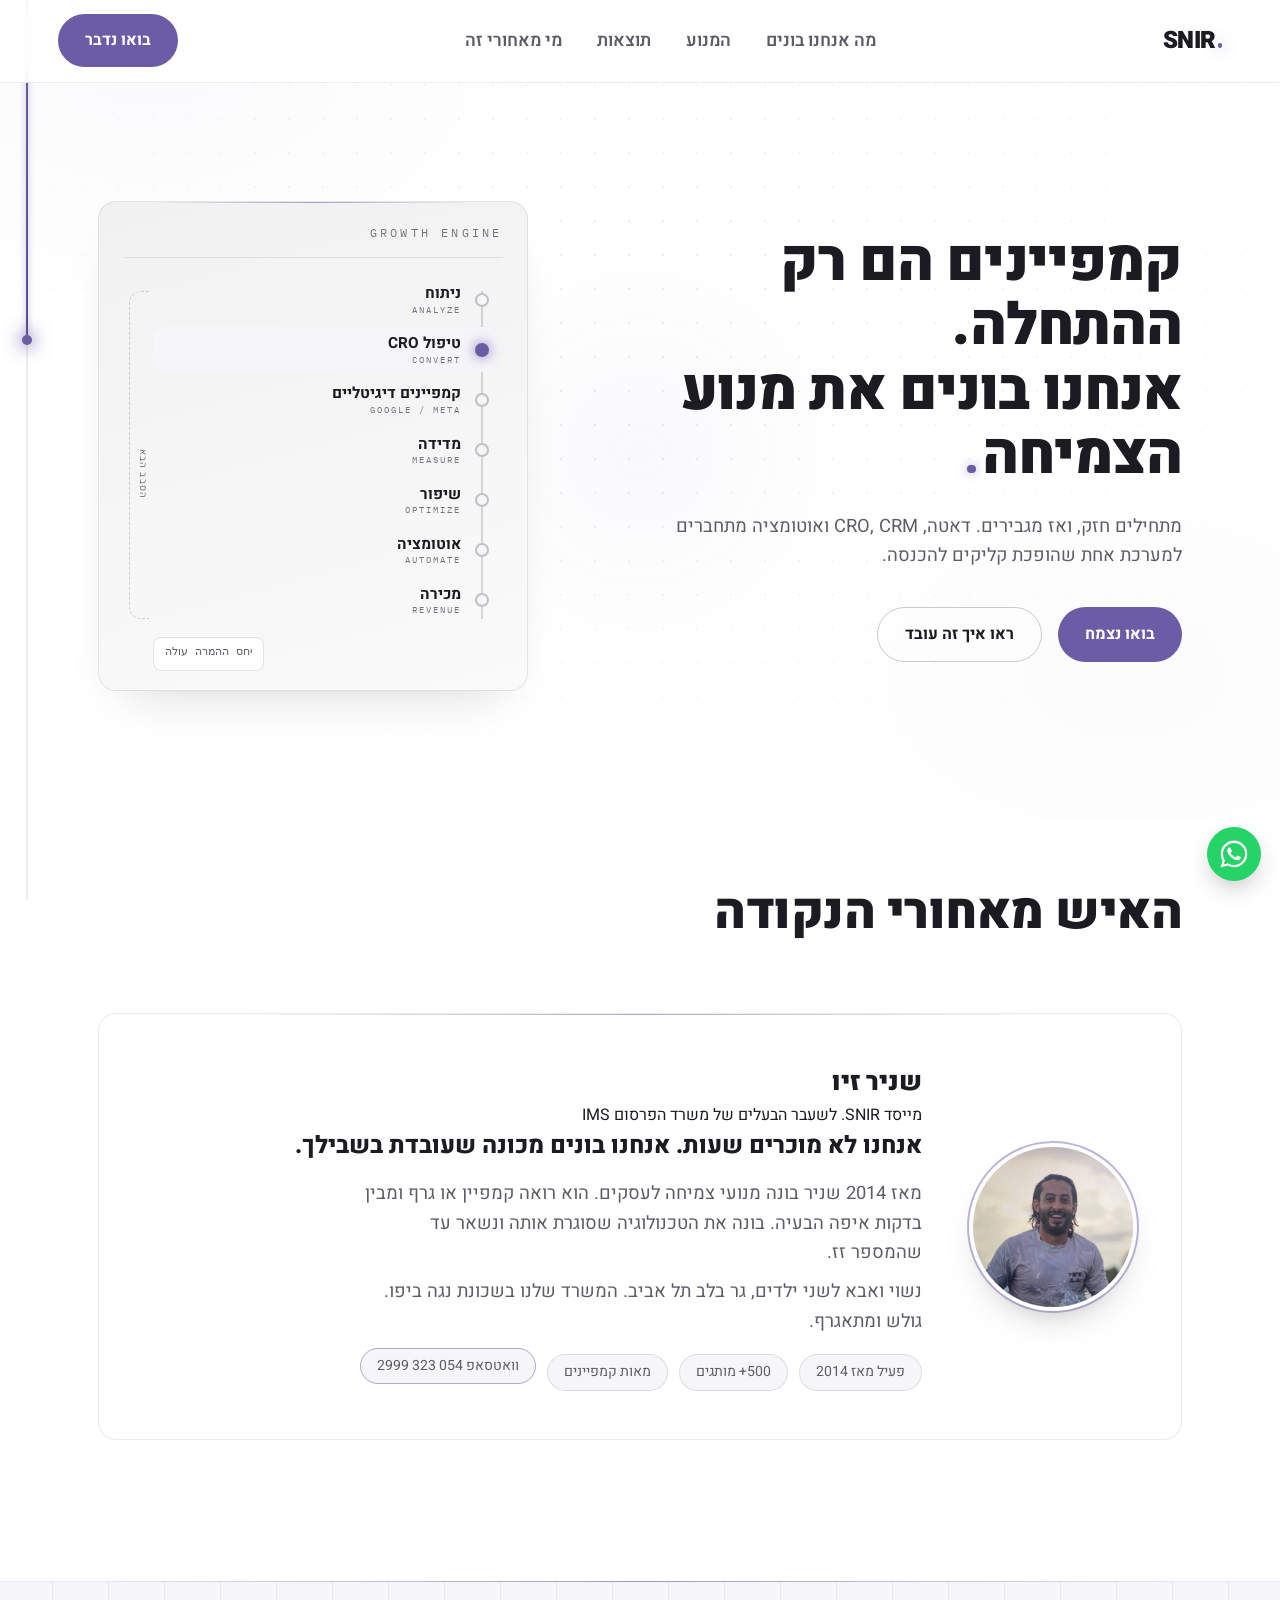
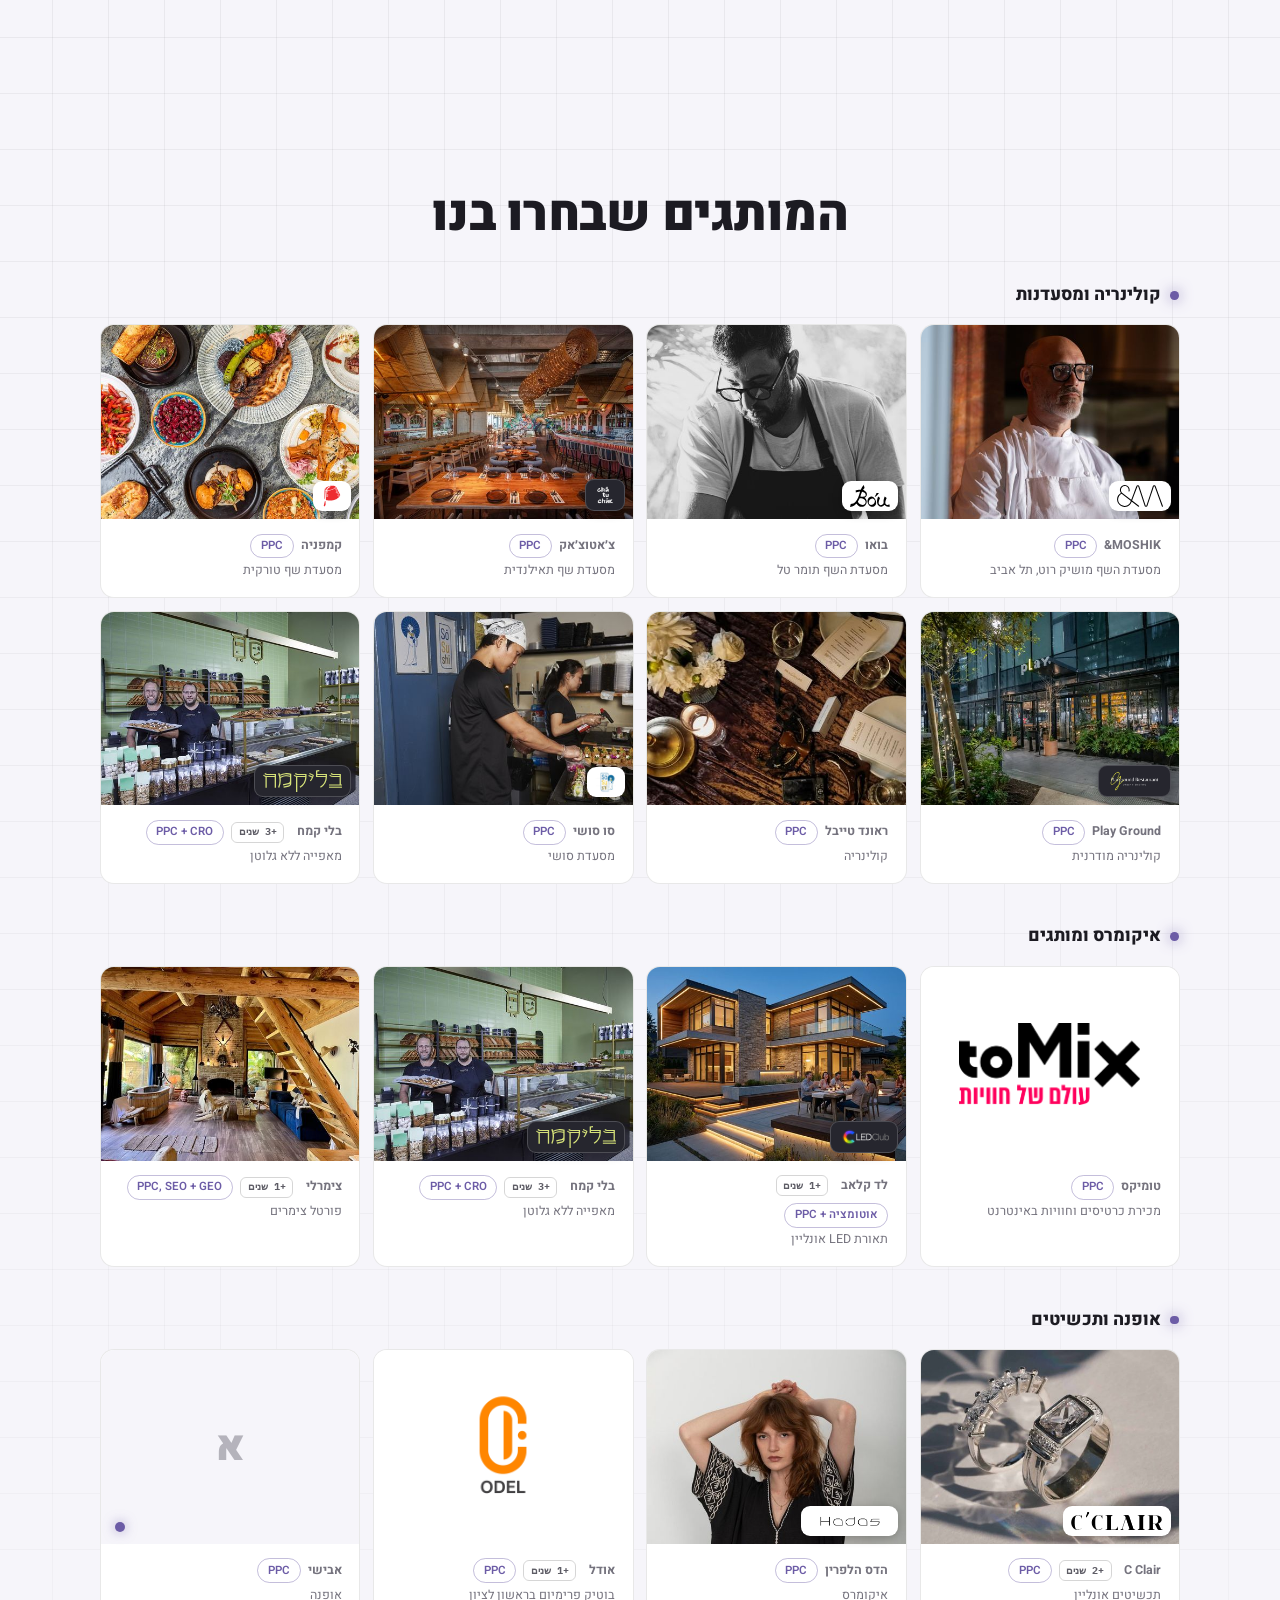
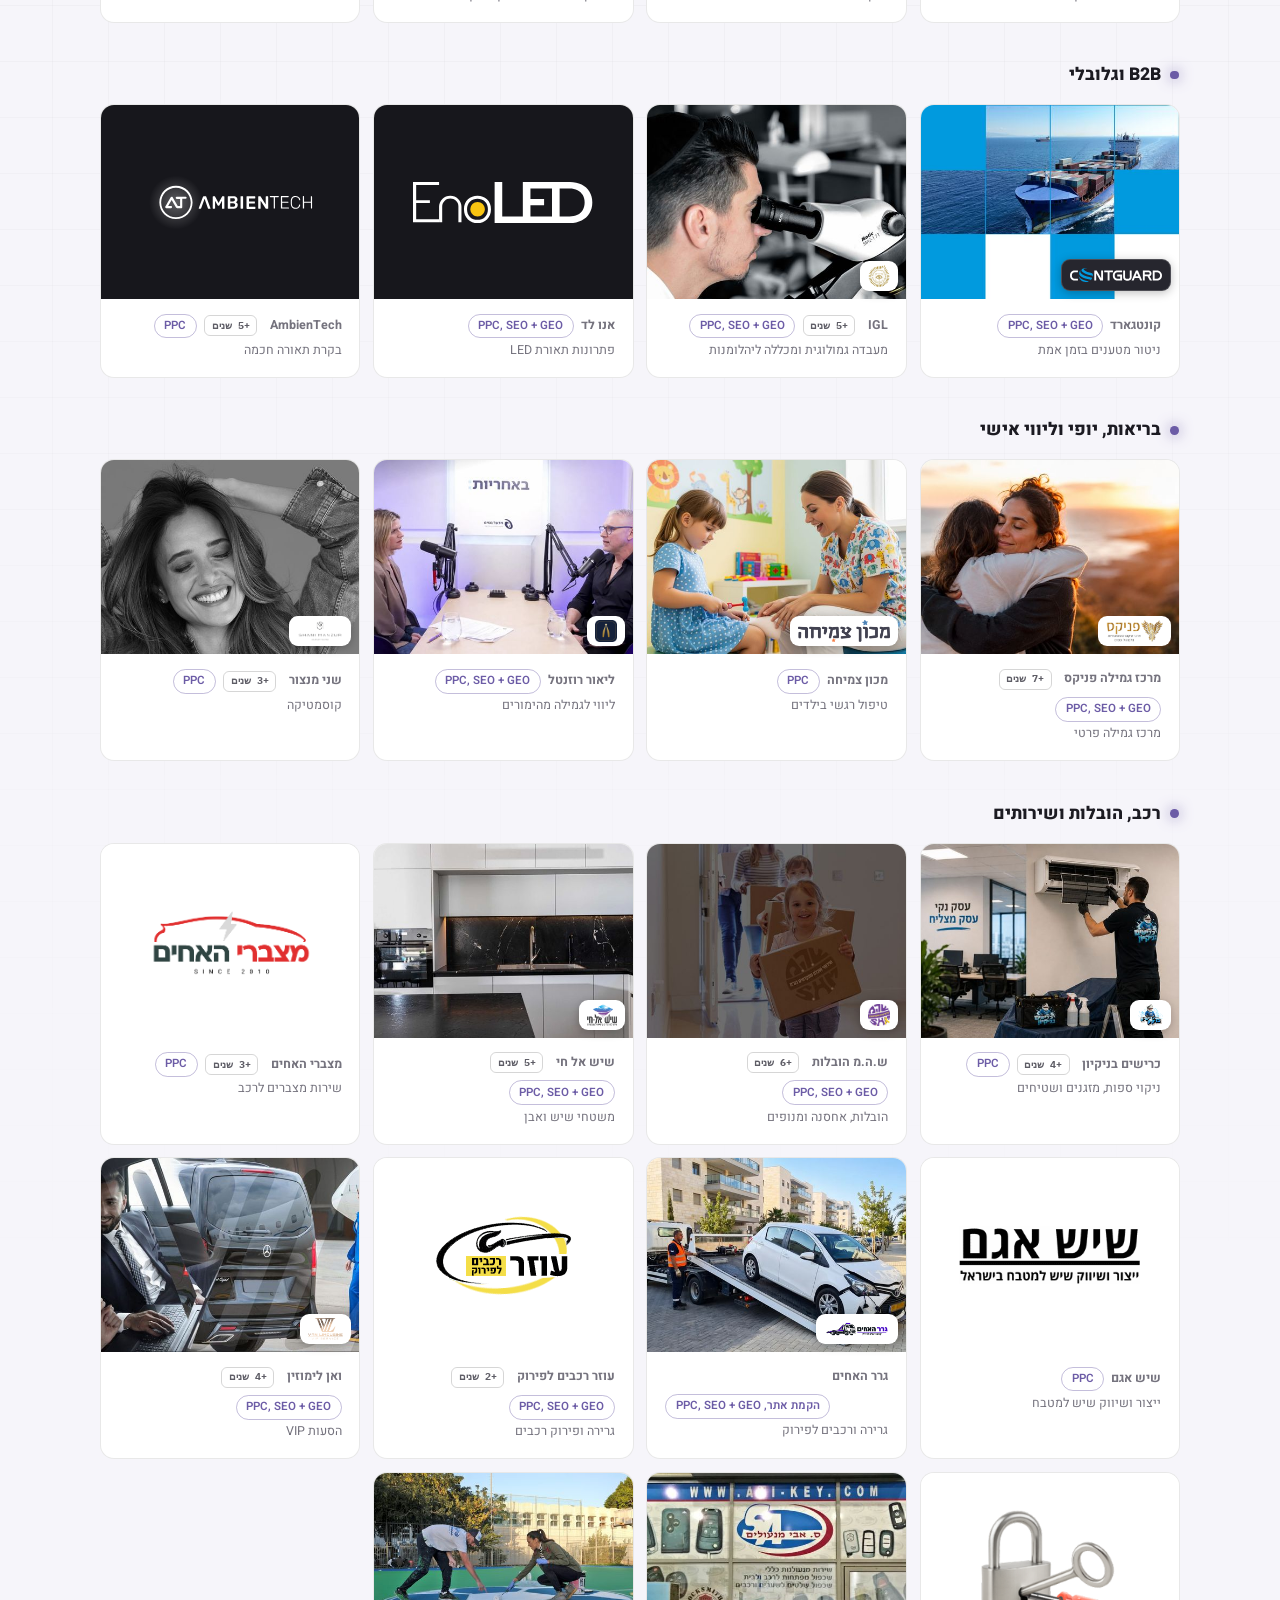
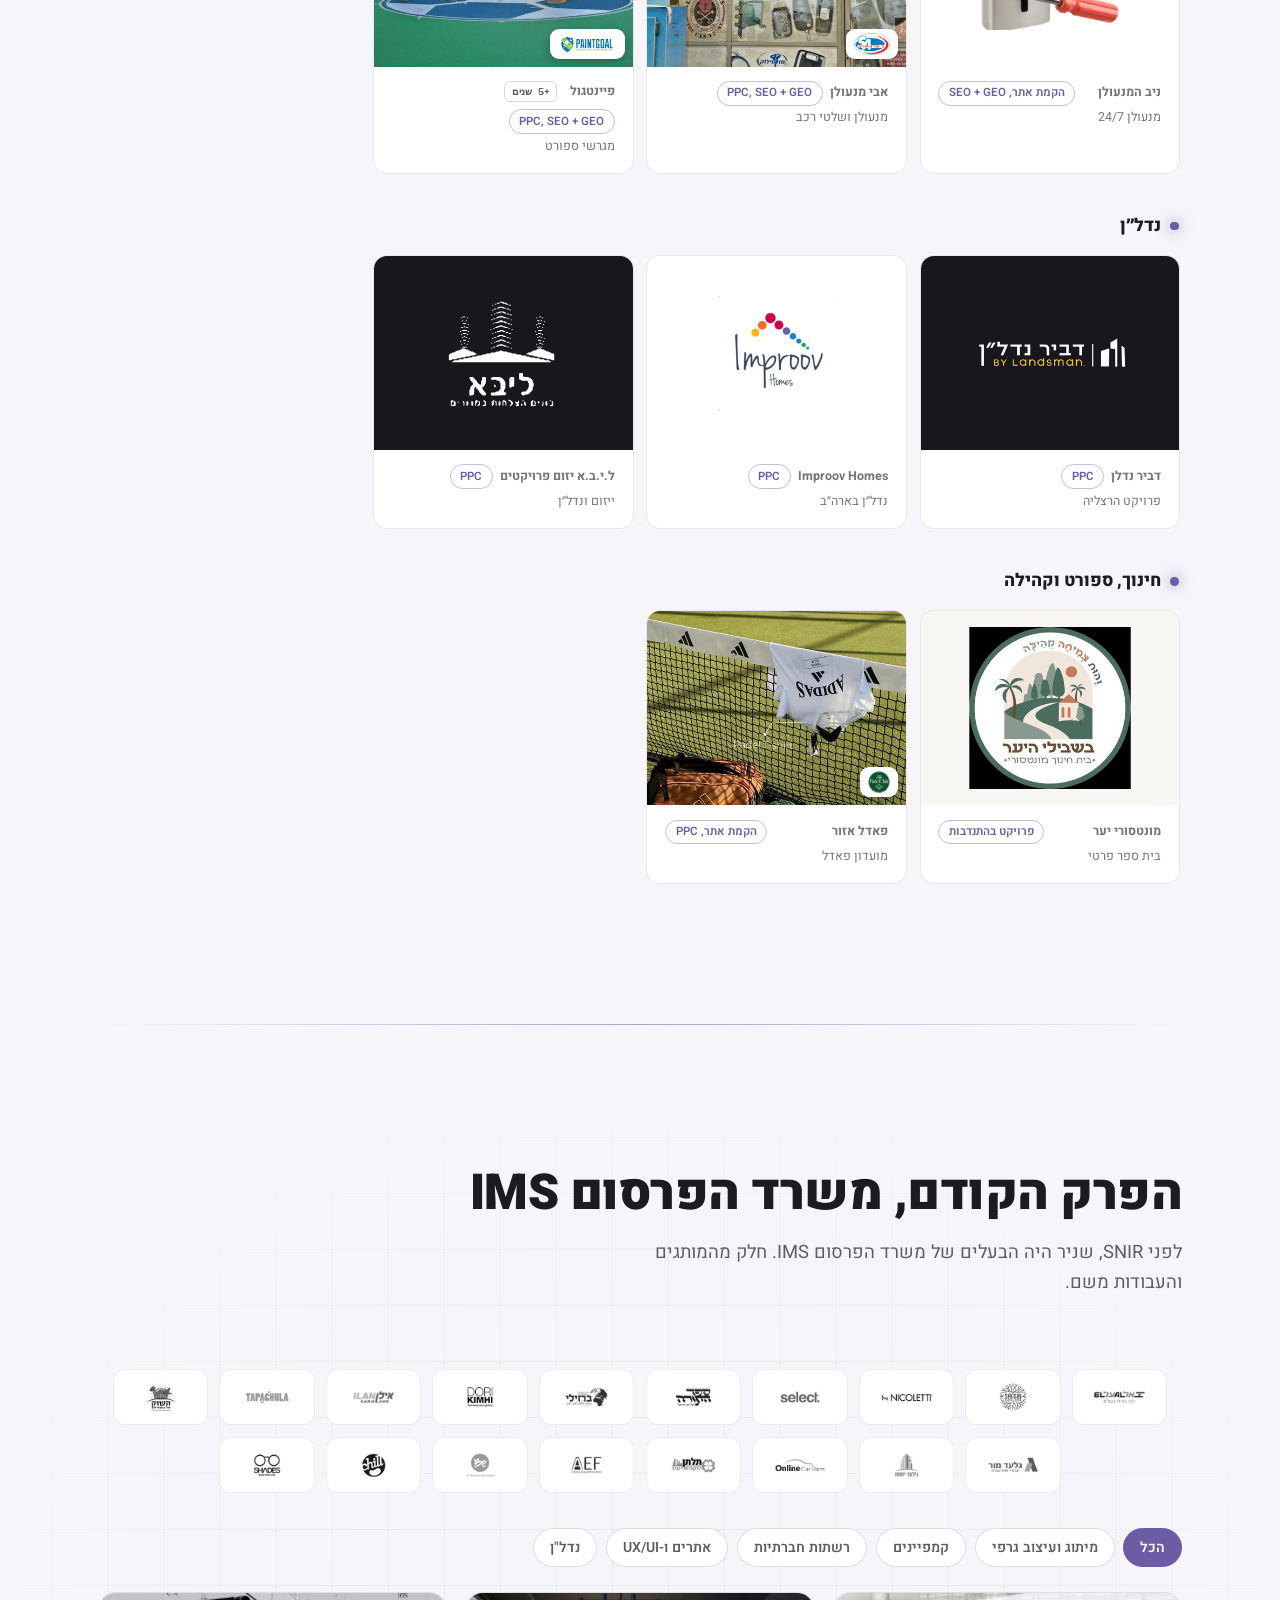
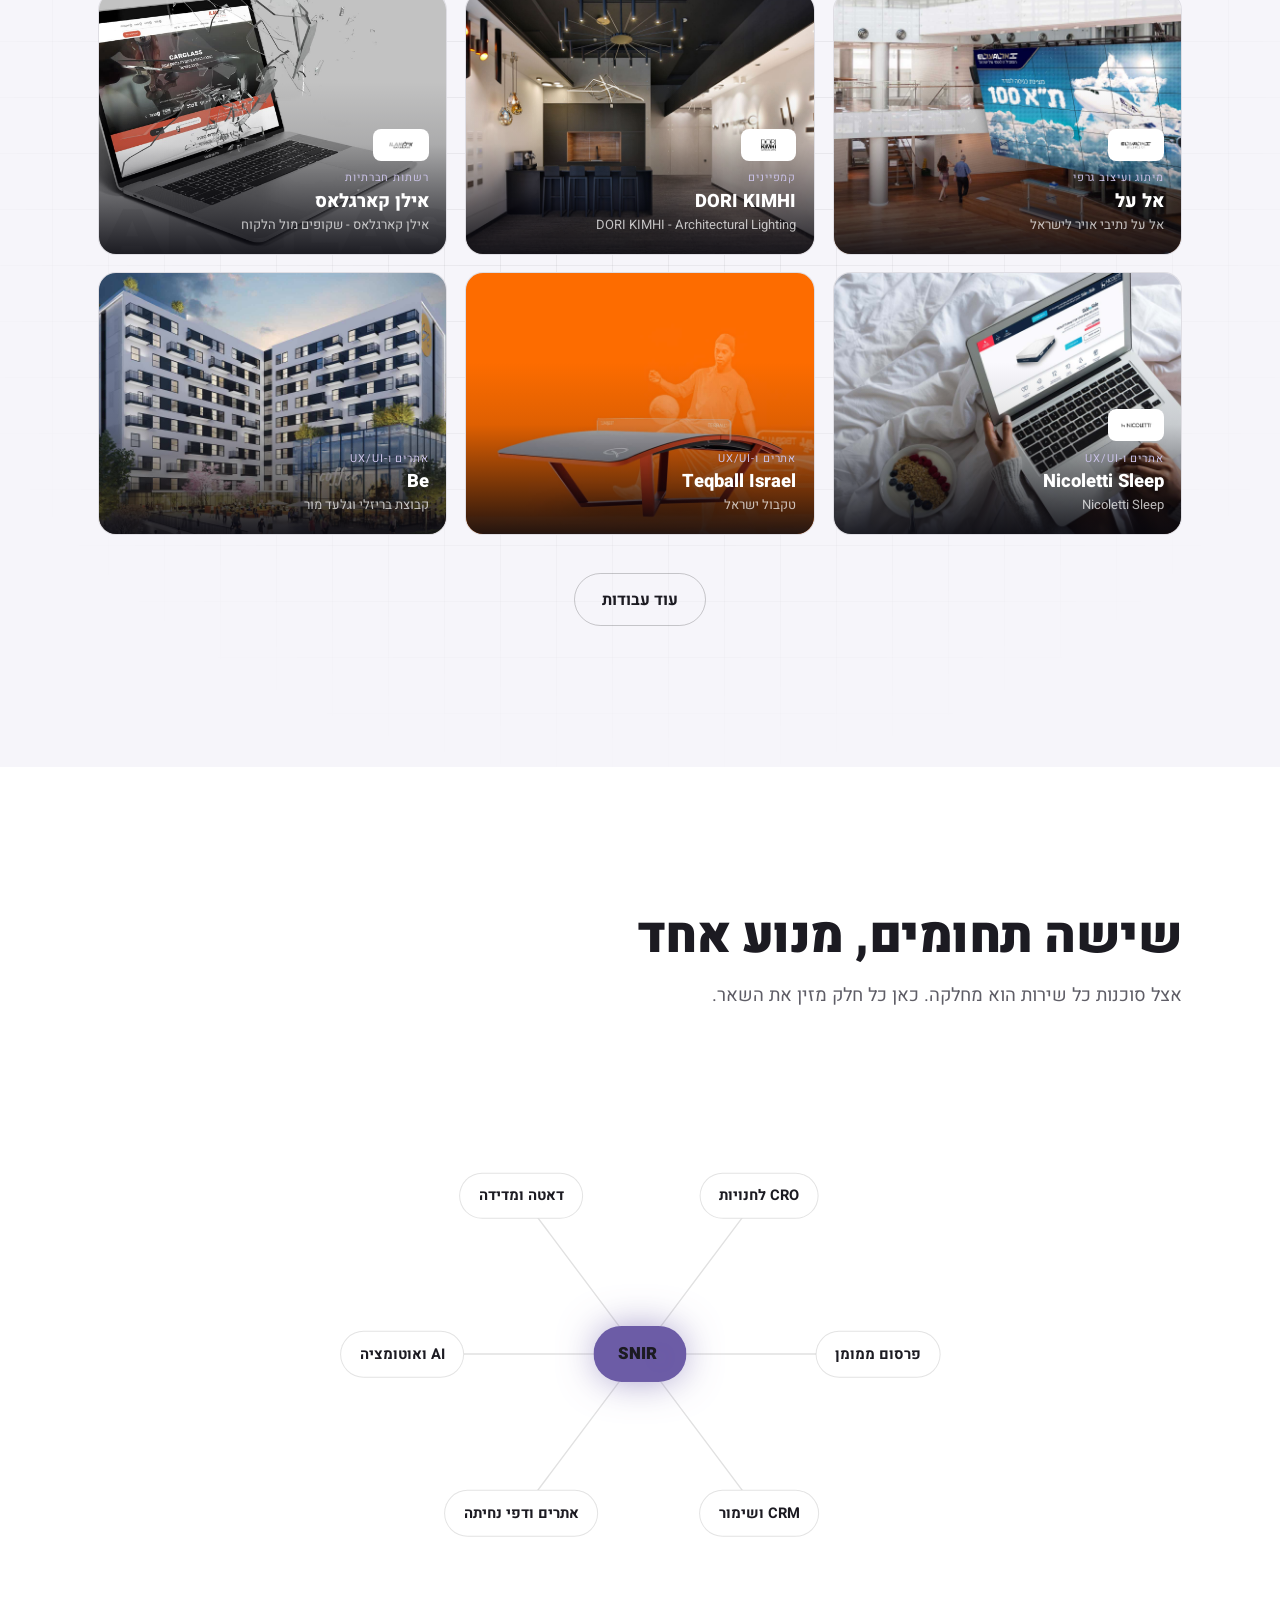
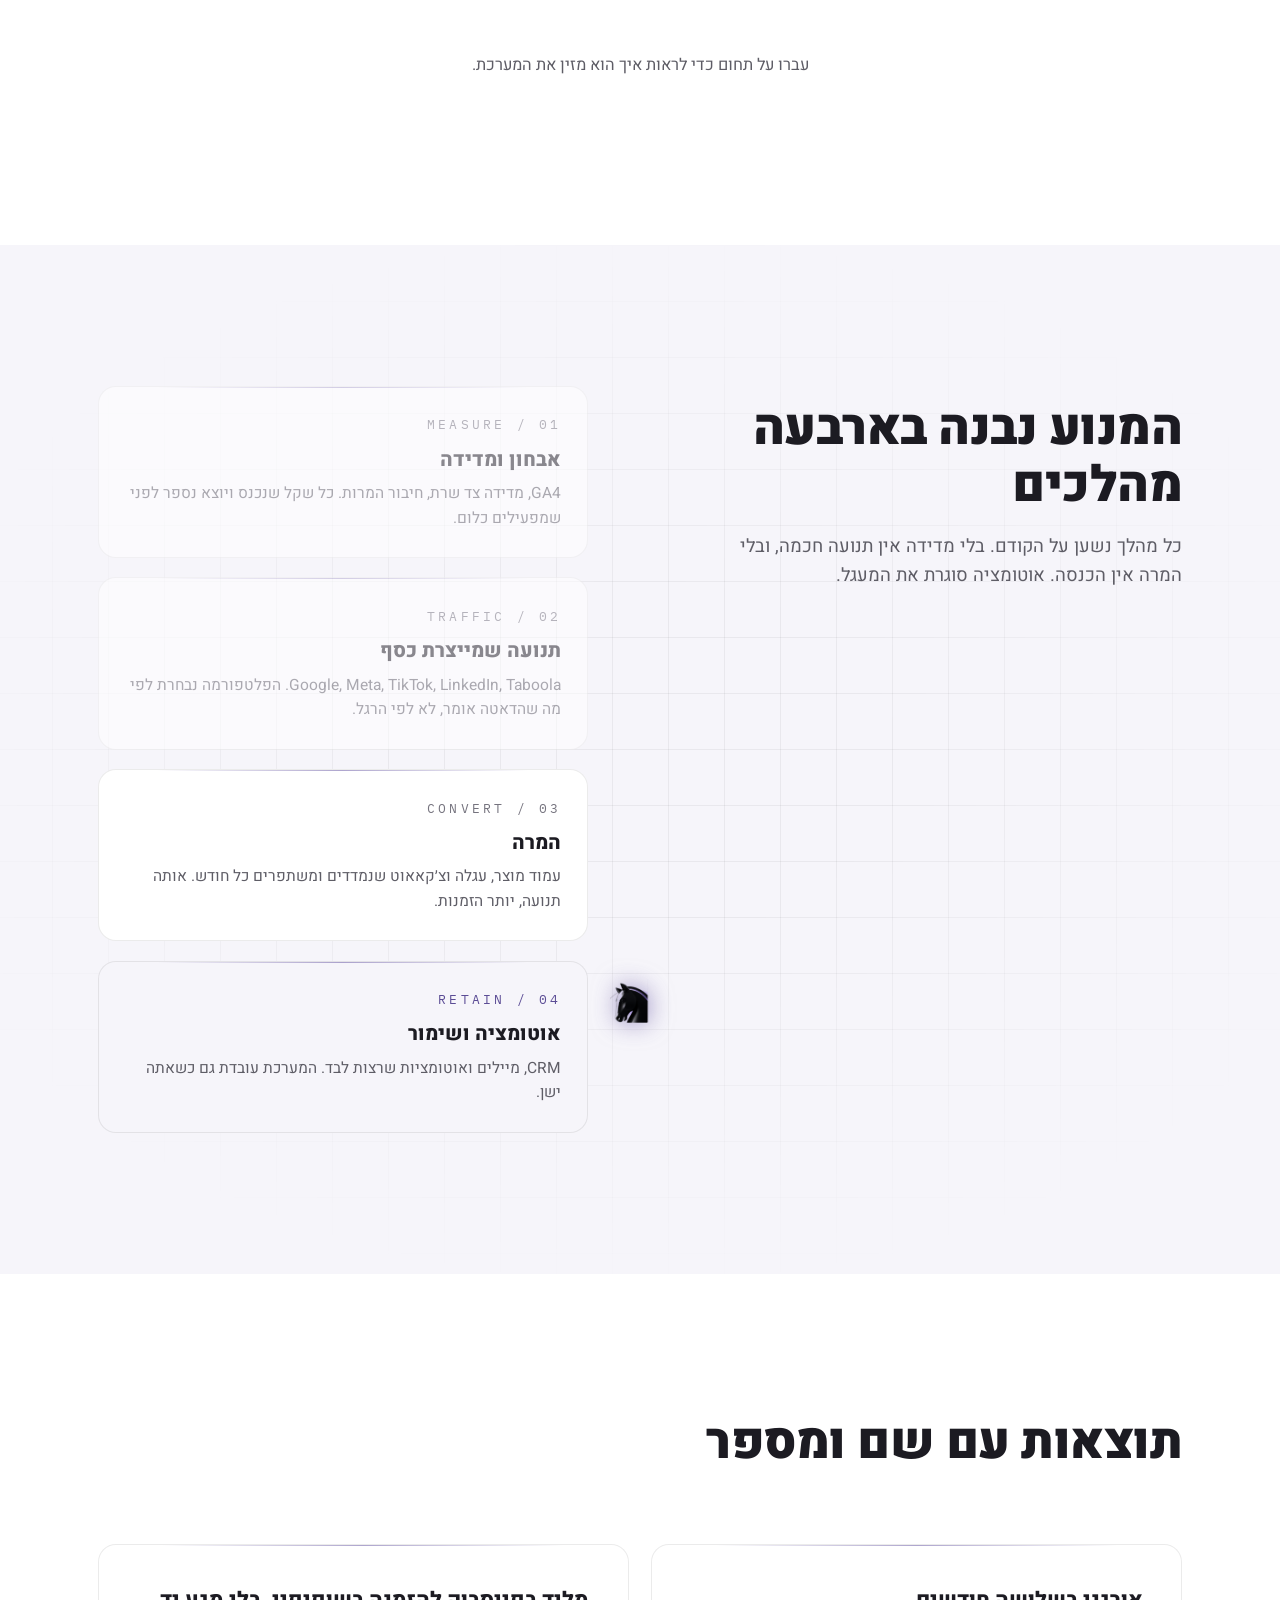
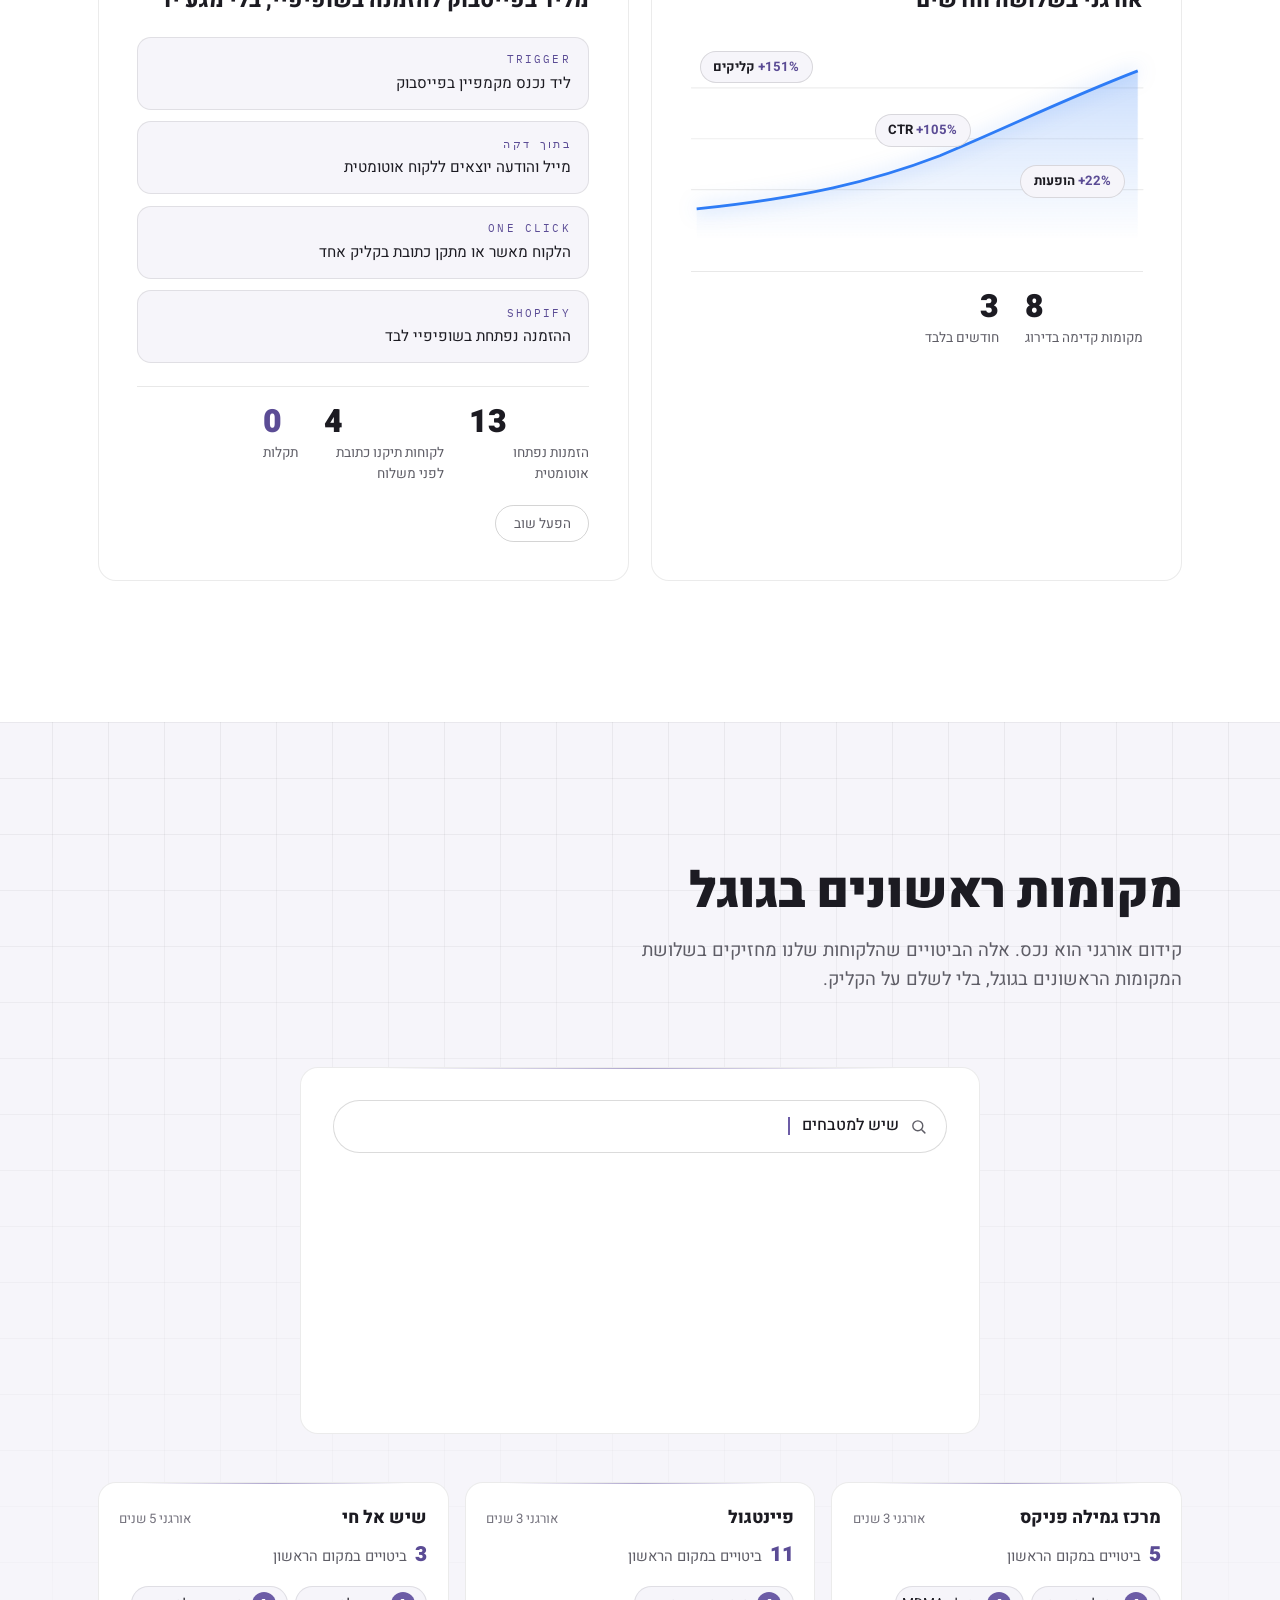
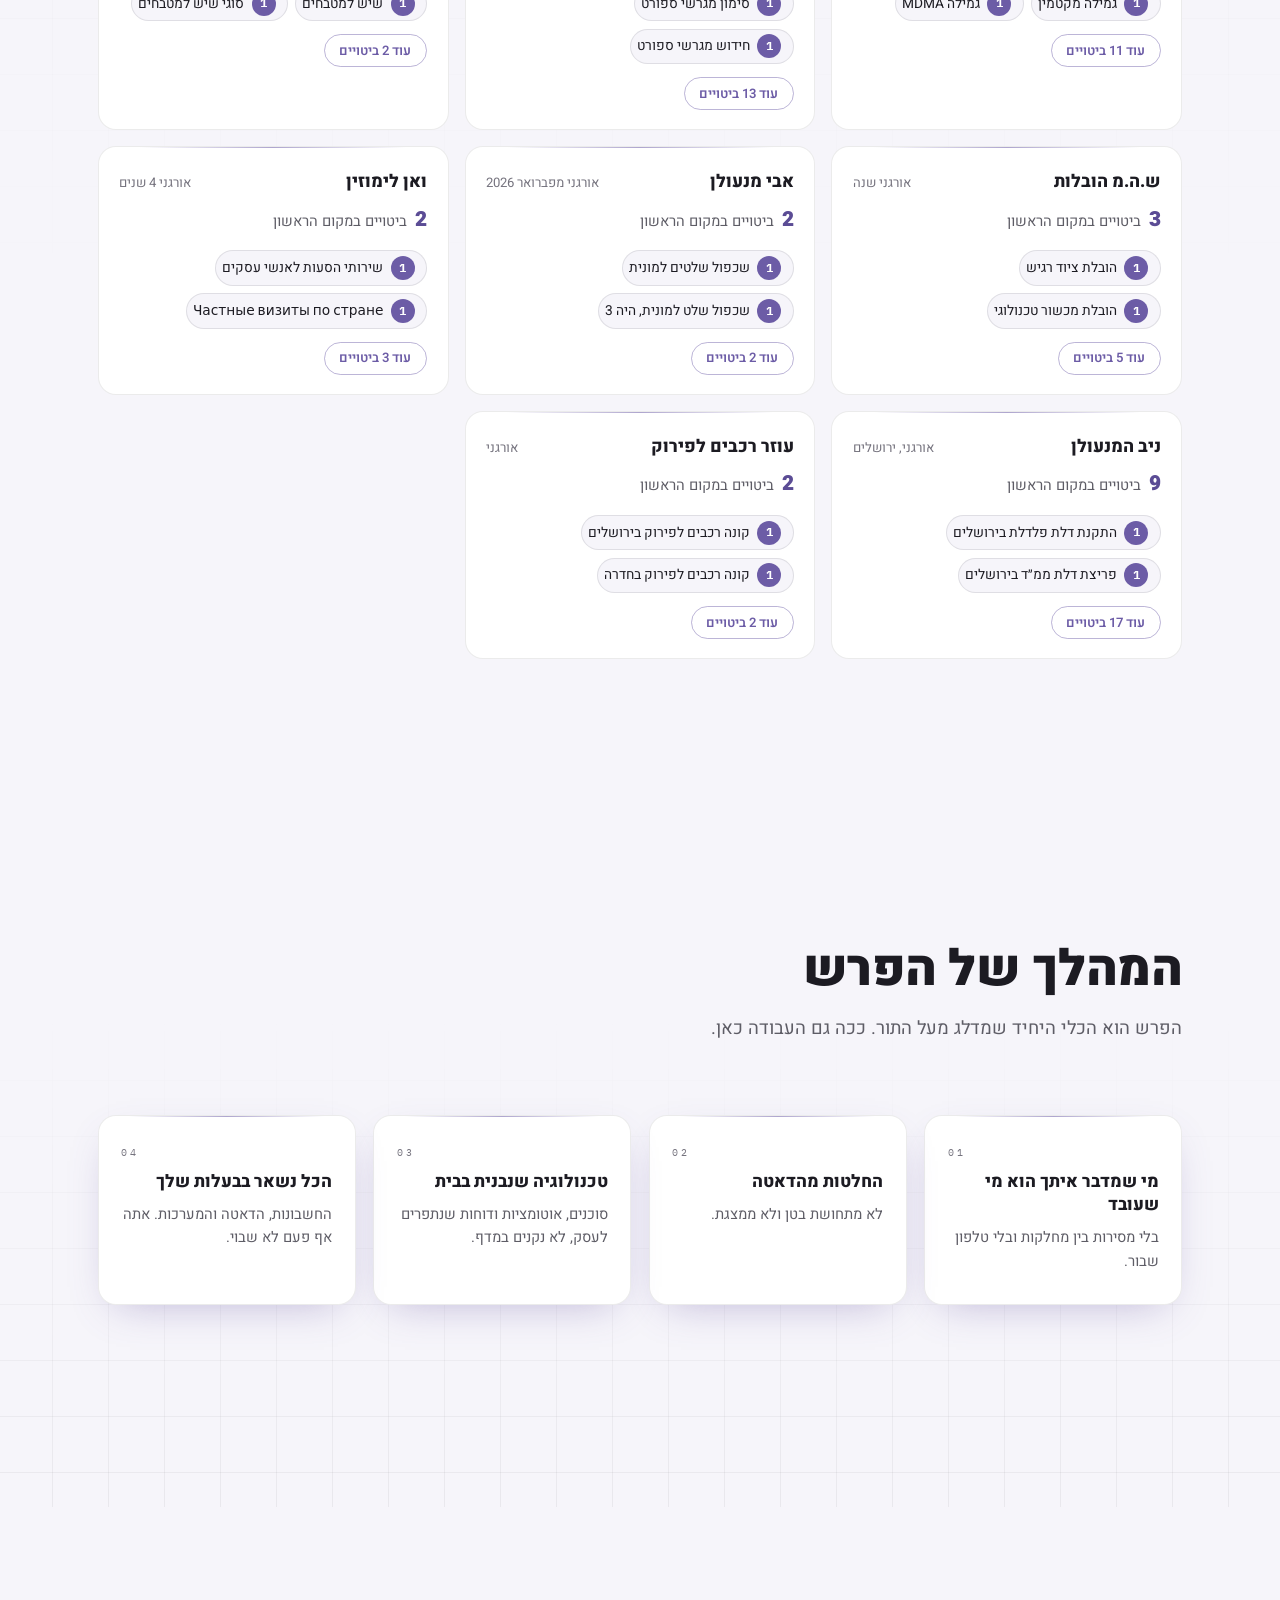
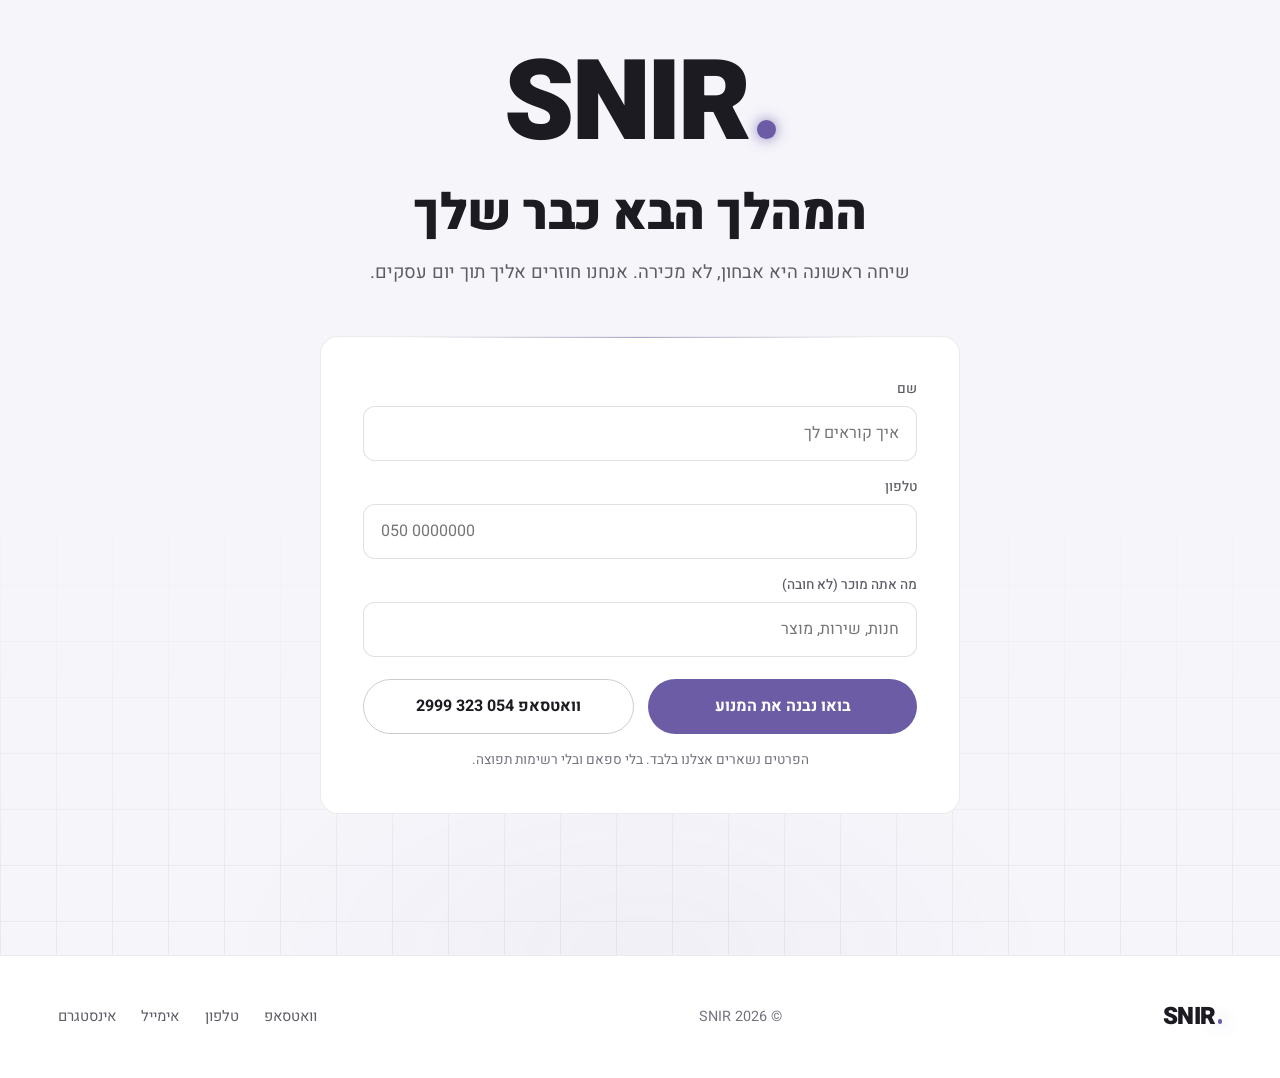
==== commit 430fdbf9: "Site voice to plural (we/us), founder bio in third person; clients heading: המותגים שבחרו בנו Co-Aut" ====
--- a/index.html
+++ b/index.html
@@ -514,7 +514,7 @@
 <header class="topbar" id="topbar">
   <a href="#top" class="brand">SNIR<span class="dot"></span></a>
   <nav aria-label="ניווט">
-    <a href="#eco">מה אני בונה</a>
+    <a href="#eco">מה אנחנו בונים</a>
     <a href="#method">המנוע</a>
     <a href="#results">תוצאות</a>
     <a href="#founder">מי מאחורי זה</a>
@@ -597,9 +597,9 @@
         <div>
           <h3 style="font-size:1.6rem;font-weight:900">שניר זיו</h3>
           <div class="role">מייסד SNIR. לשעבר הבעלים של משרד הפרסום IMS</div>
-          <blockquote>אני לא מוכר שעות. אני בונה מכונה שעובדת בשבילך.</blockquote>
-          <p class="lead">מאז 2014 אני בונה מנועי צמיחה לעסקים. רואה קמפיין או גרף ומבין בדקות איפה הבעיה. בונה את הטכנולוגיה שסוגרת אותה ונשאר עד שהמספר זז.</p>
-          <p class="lead" style="margin-top:.6rem">נשוי ואבא לשני ילדים, גר בלב תל אביב. המשרד שלי בשכונת נגה ביפו. גולש ומתאגרף.</p>
+          <blockquote>אנחנו לא מוכרים שעות. אנחנו בונים מכונה שעובדת בשבילך.</blockquote>
+          <p class="lead">מאז 2014 שניר בונה מנועי צמיחה לעסקים. הוא רואה קמפיין או גרף ומבין בדקות איפה הבעיה. בונה את הטכנולוגיה שסוגרת אותה ונשאר עד שהמספר זז.</p>
+          <p class="lead" style="margin-top:.6rem">נשוי ואבא לשני ילדים, גר בלב תל אביב. המשרד שלנו בשכונת נגה ביפו. גולש ומתאגרף.</p>
           <div class="chips">
             <span>פעיל מאז 2014</span>
             <span>500+ מותגים</span>
@@ -616,7 +616,7 @@
     <div class="gridbg g-top" aria-hidden="true"></div>
     <div class="wrap">
       <div class="clients-head reveal">
-        <p class="lead" style="margin-top:.6rem;margin-inline:auto">הלקוחות שלי לפי תחום, ומה אני עושה לכל אחד</p>
+        <h2>המותגים שבחרו בנו</h2>
       </div>
       <div id="client-groups"></div>
     </div>
@@ -628,7 +628,7 @@
     <div class="wrap">
       <div class="sec-head reveal">
         <h2>הפרק הקודם, משרד הפרסום IMS</h2>
-        <p class="lead" style="margin-top:1rem">לפני SNIR הייתי הבעלים של משרד הפרסום IMS. חלק מהמותגים והעבודות משם.</p>
+        <p class="lead" style="margin-top:1rem">לפני SNIR, שניר היה הבעלים של משרד הפרסום IMS. חלק מהמותגים והעבודות משם.</p>
       </div>
       <div class="ims-logos reveal" id="ims-logos"></div>
       <div class="work-filter reveal" id="work-filter" role="tablist" aria-label="סינון עבודות"></div>
@@ -766,7 +766,7 @@
     <div class="wrap">
       <div class="sec-head reveal">
         <h2>מקומות ראשונים בגוגל</h2>
-        <p class="lead" style="margin-top:1rem">קידום אורגני הוא נכס. אלה הביטויים שהלקוחות שלי מחזיקים בשלושת המקומות הראשונים בגוגל, בלי לשלם על הקליק.</p>
+        <p class="lead" style="margin-top:1rem">קידום אורגני הוא נכס. אלה הביטויים שהלקוחות שלנו מחזיקים בשלושת המקומות הראשונים בגוגל, בלי לשלם על הקליק.</p>
       </div>
       <div class="serp-grid">
         <div class="serp kcard reveal" id="serp" aria-hidden="true">
@@ -779,7 +779,7 @@
               <span class="serp-pos">1</span>
               <div class="serp-hit-body">
                 <b id="serp-client">שהם הובלות</b>
-                <span class="serp-tag">הלקוח שלי<span class="dot" style="width:6px;height:6px"></span></span>
+                <span class="serp-tag">הלקוח שלנו<span class="dot" style="width:6px;height:6px"></span></span>
               </div>
             </div>
             <div class="serp-skel"><i style="width:62%"></i><i style="width:84%"></i></div>
@@ -824,7 +824,7 @@
     <div class="wrap">
       <div class="cta-mark reveal" id="cta-mark">SNIR<span class="dot"></span></div>
       <h2 class="reveal">המהלך הבא כבר שלך</h2>
-      <p class="lead reveal">שיחה ראשונה היא אבחון, לא מכירה. אני חוזר אליך תוך יום עסקים.</p>
+      <p class="lead reveal">שיחה ראשונה היא אבחון, לא מכירה. אנחנו חוזרים אליך תוך יום עסקים.</p>
       <div class="cta-shell kcard reveal">
         <form action="https://formsubmit.co/hello@snirdote.co.il" method="POST">
           <input type="hidden" name="_subject" value="פנייה חדשה מהאתר snirdote.co.il">
@@ -840,7 +840,7 @@
             <a href="https://wa.me/972543232999?text=%D7%94%D7%99%20%D7%A9%D7%A0%D7%99%D7%A8%2C%20%D7%90%D7%A9%D7%9E%D7%97%20%D7%9C%D7%A9%D7%99%D7%97%D7%AA%20%D7%90%D7%91%D7%97%D7%95%D7%9F%20%D7%9C%D7%A2%D7%A1%D7%A7%20%D7%A9%D7%9C%D7%99" target="_blank" rel="noopener" class="btn ghost">וואטסאפ 054 323 2999</a>
           </div>
         </form>
-        <p class="note">הפרטים נשארים אצלי בלבד. בלי ספאם ובלי רשימות תפוצה.</p>
+        <p class="note">הפרטים נשארים אצלנו בלבד. בלי ספאם ובלי רשימות תפוצה.</p>
       </div>
     </div>
   </section>
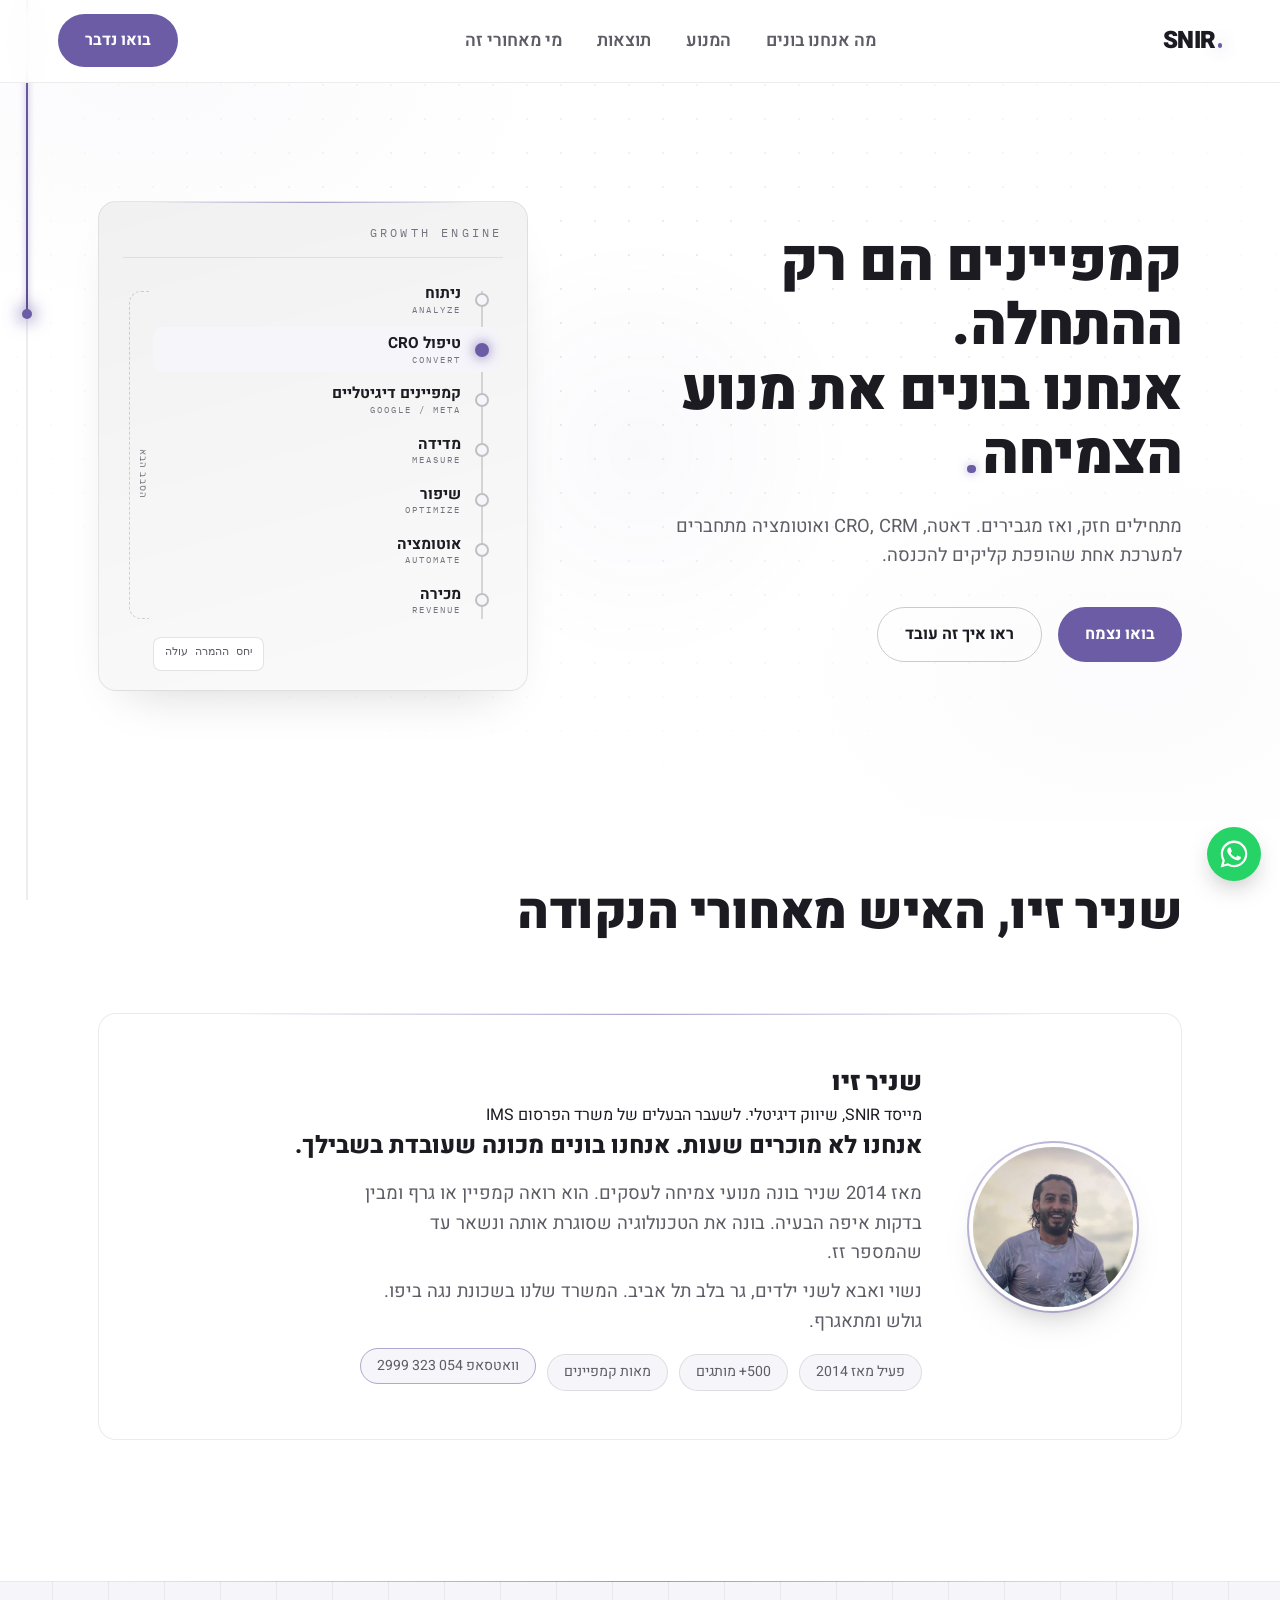
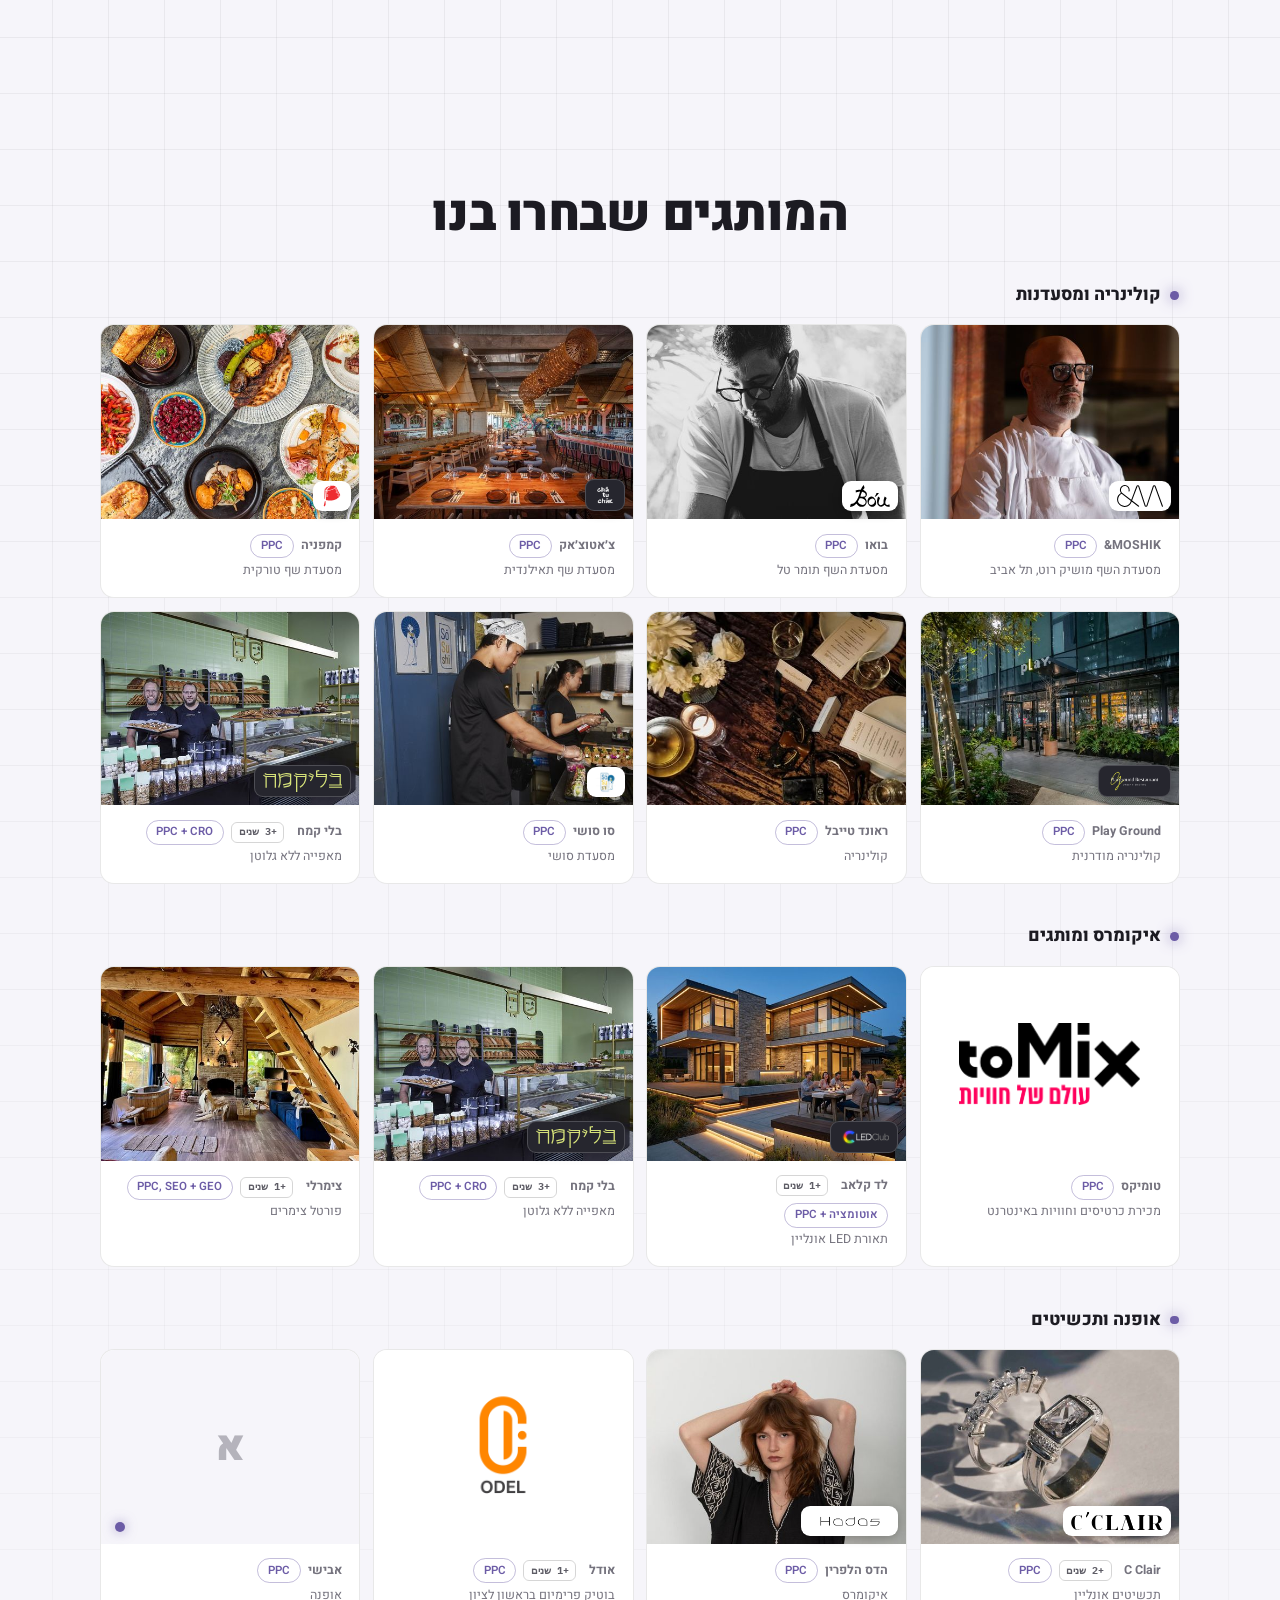
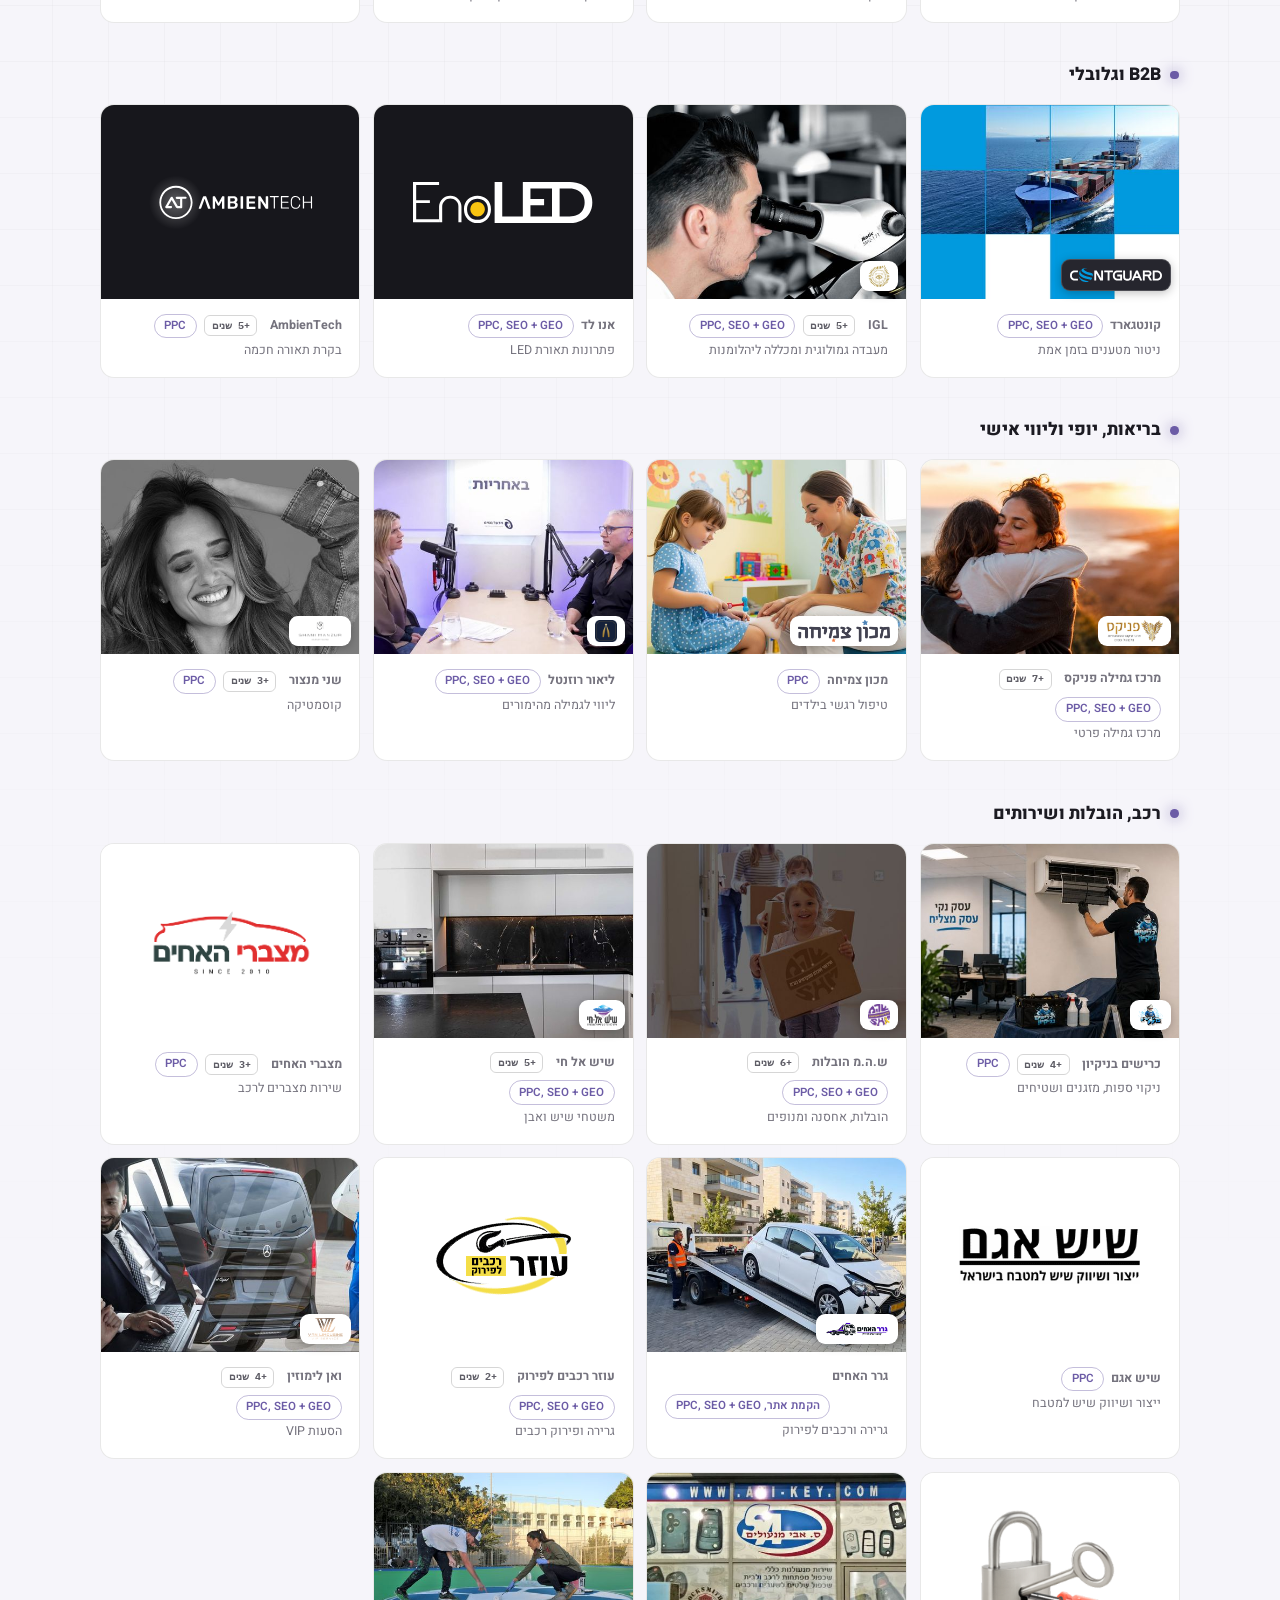
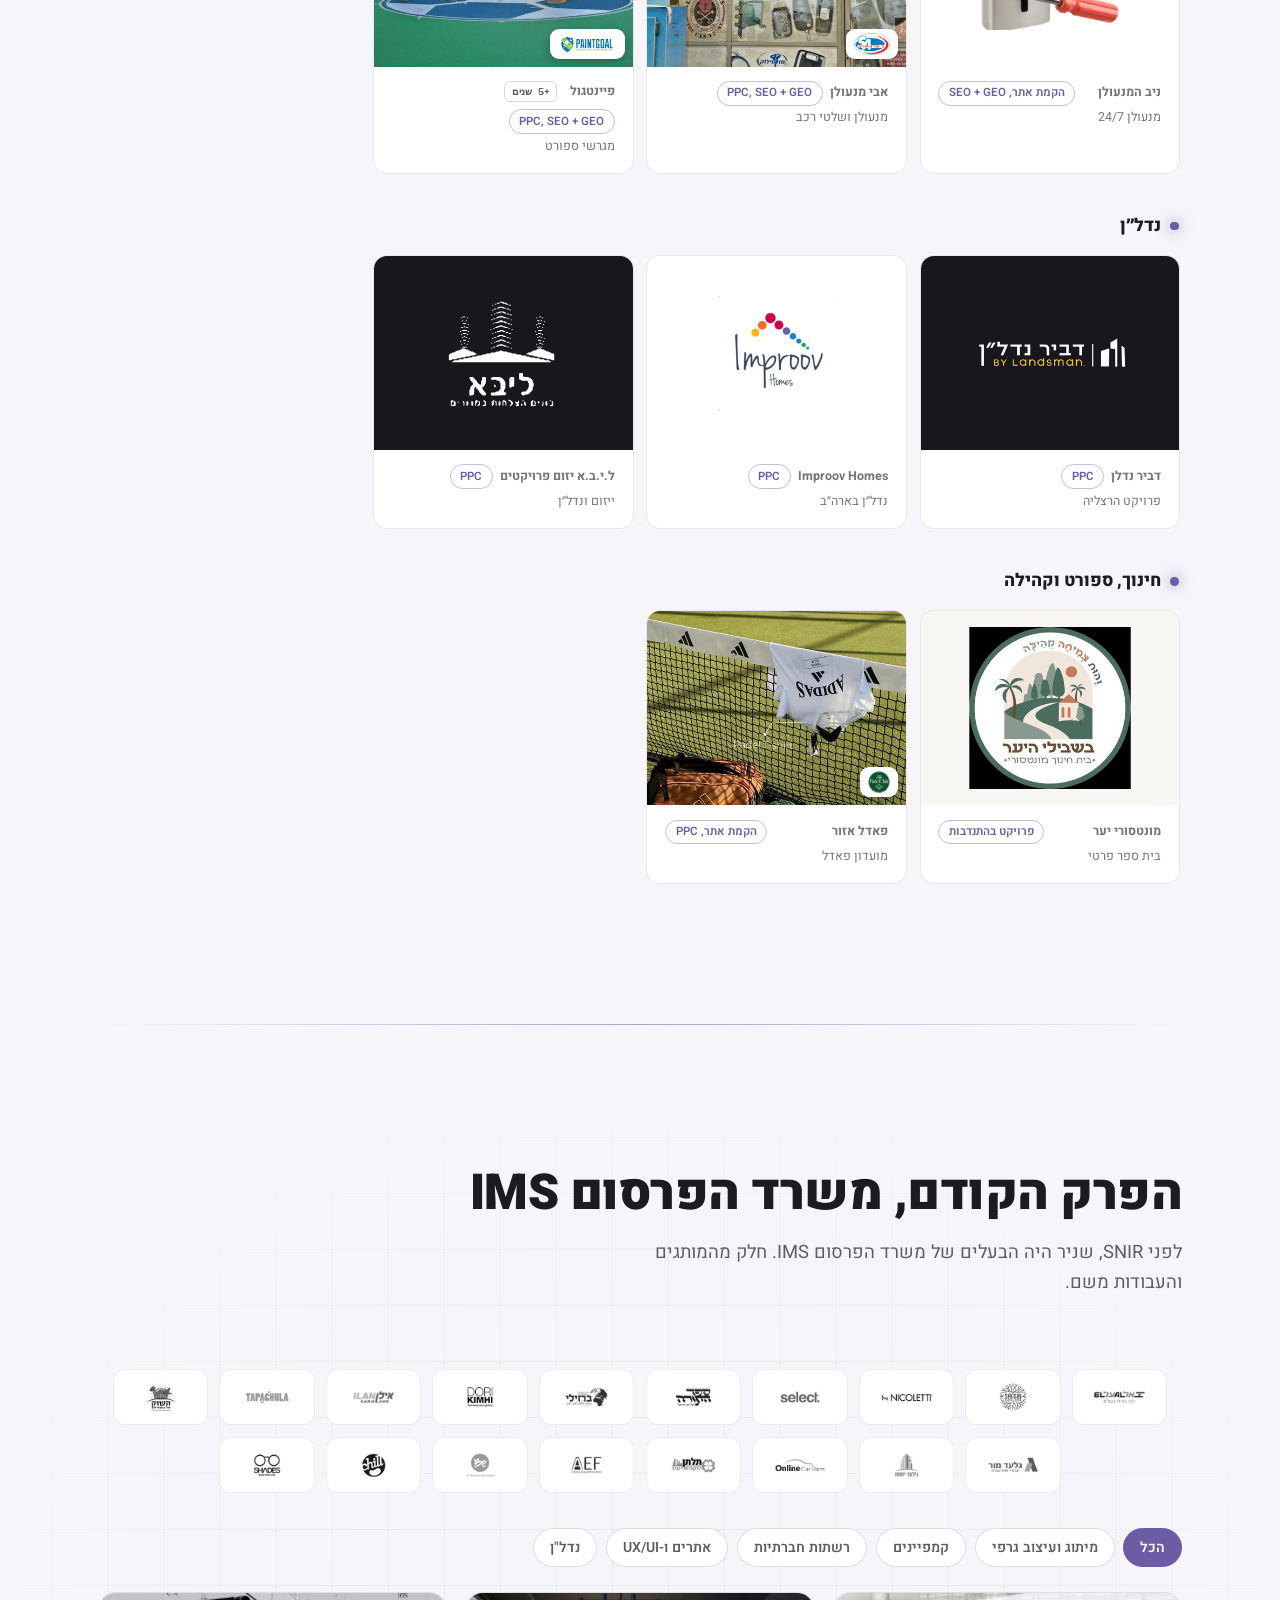
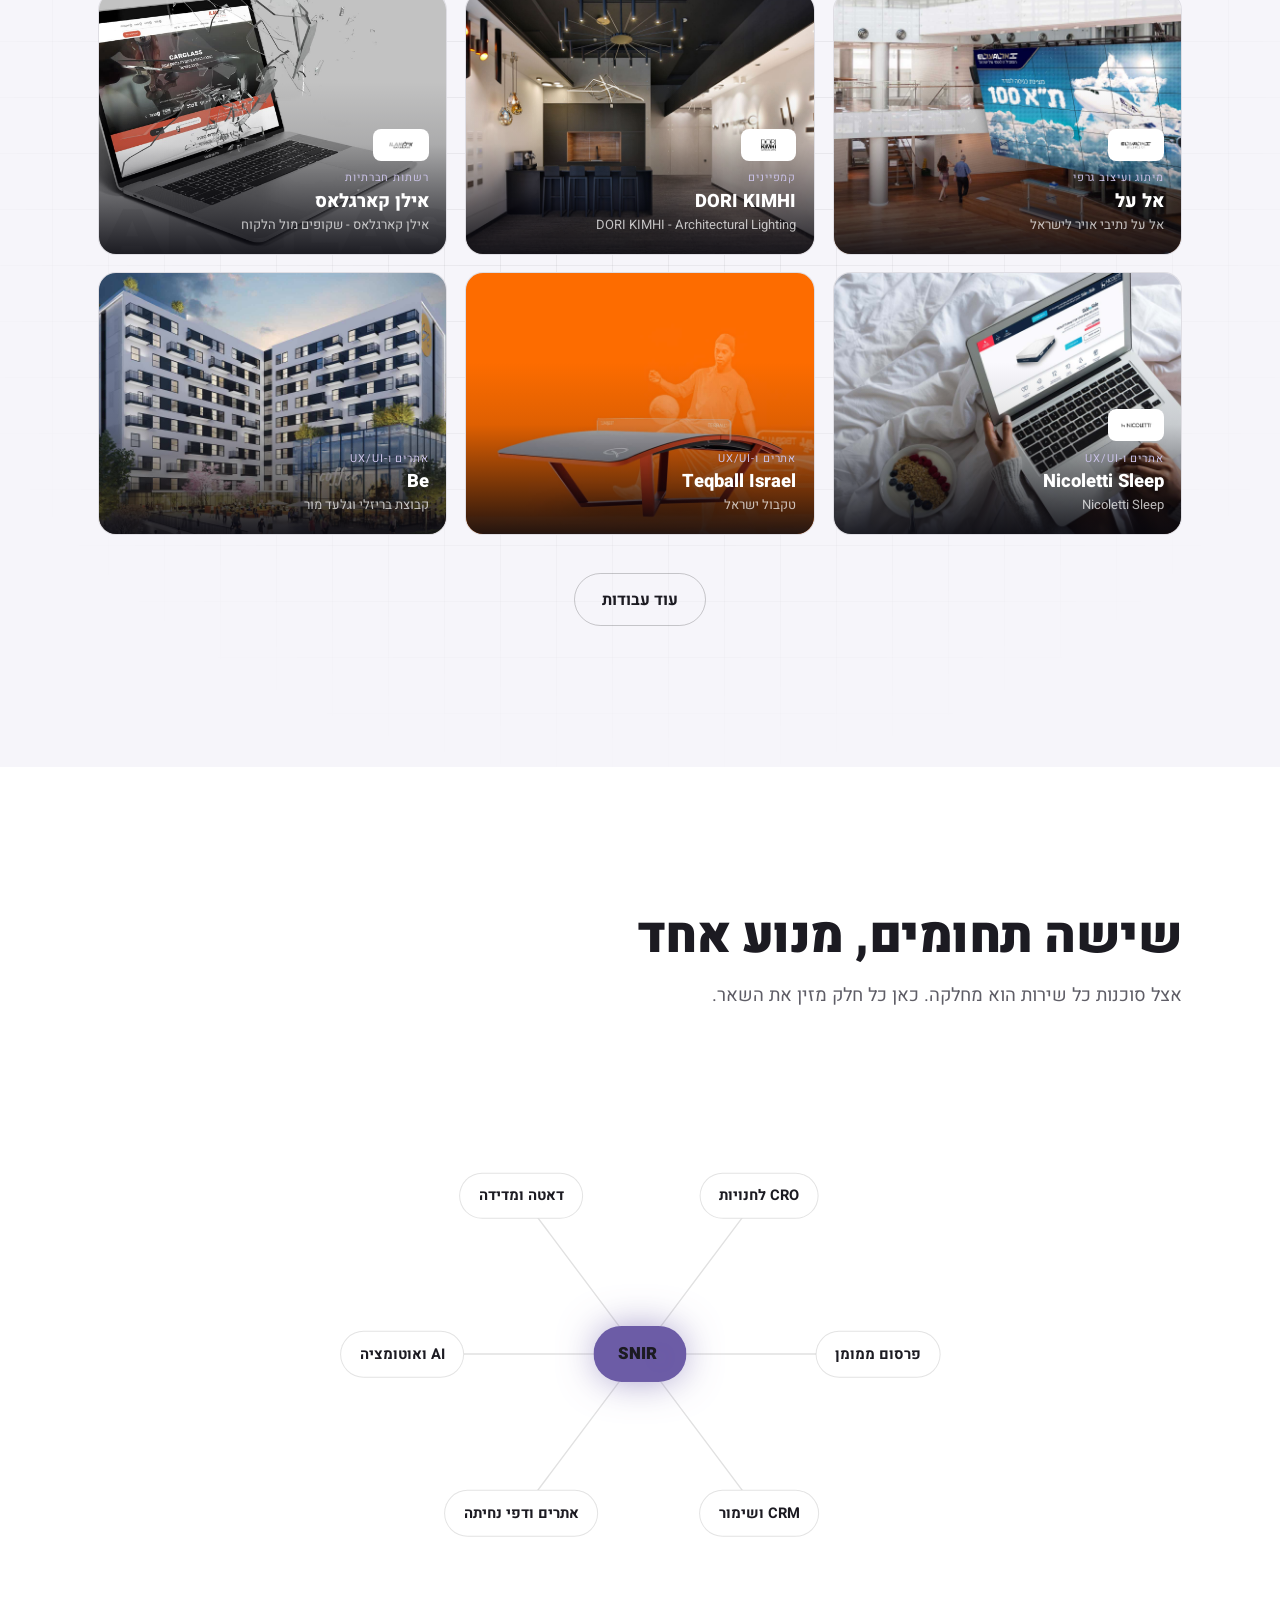
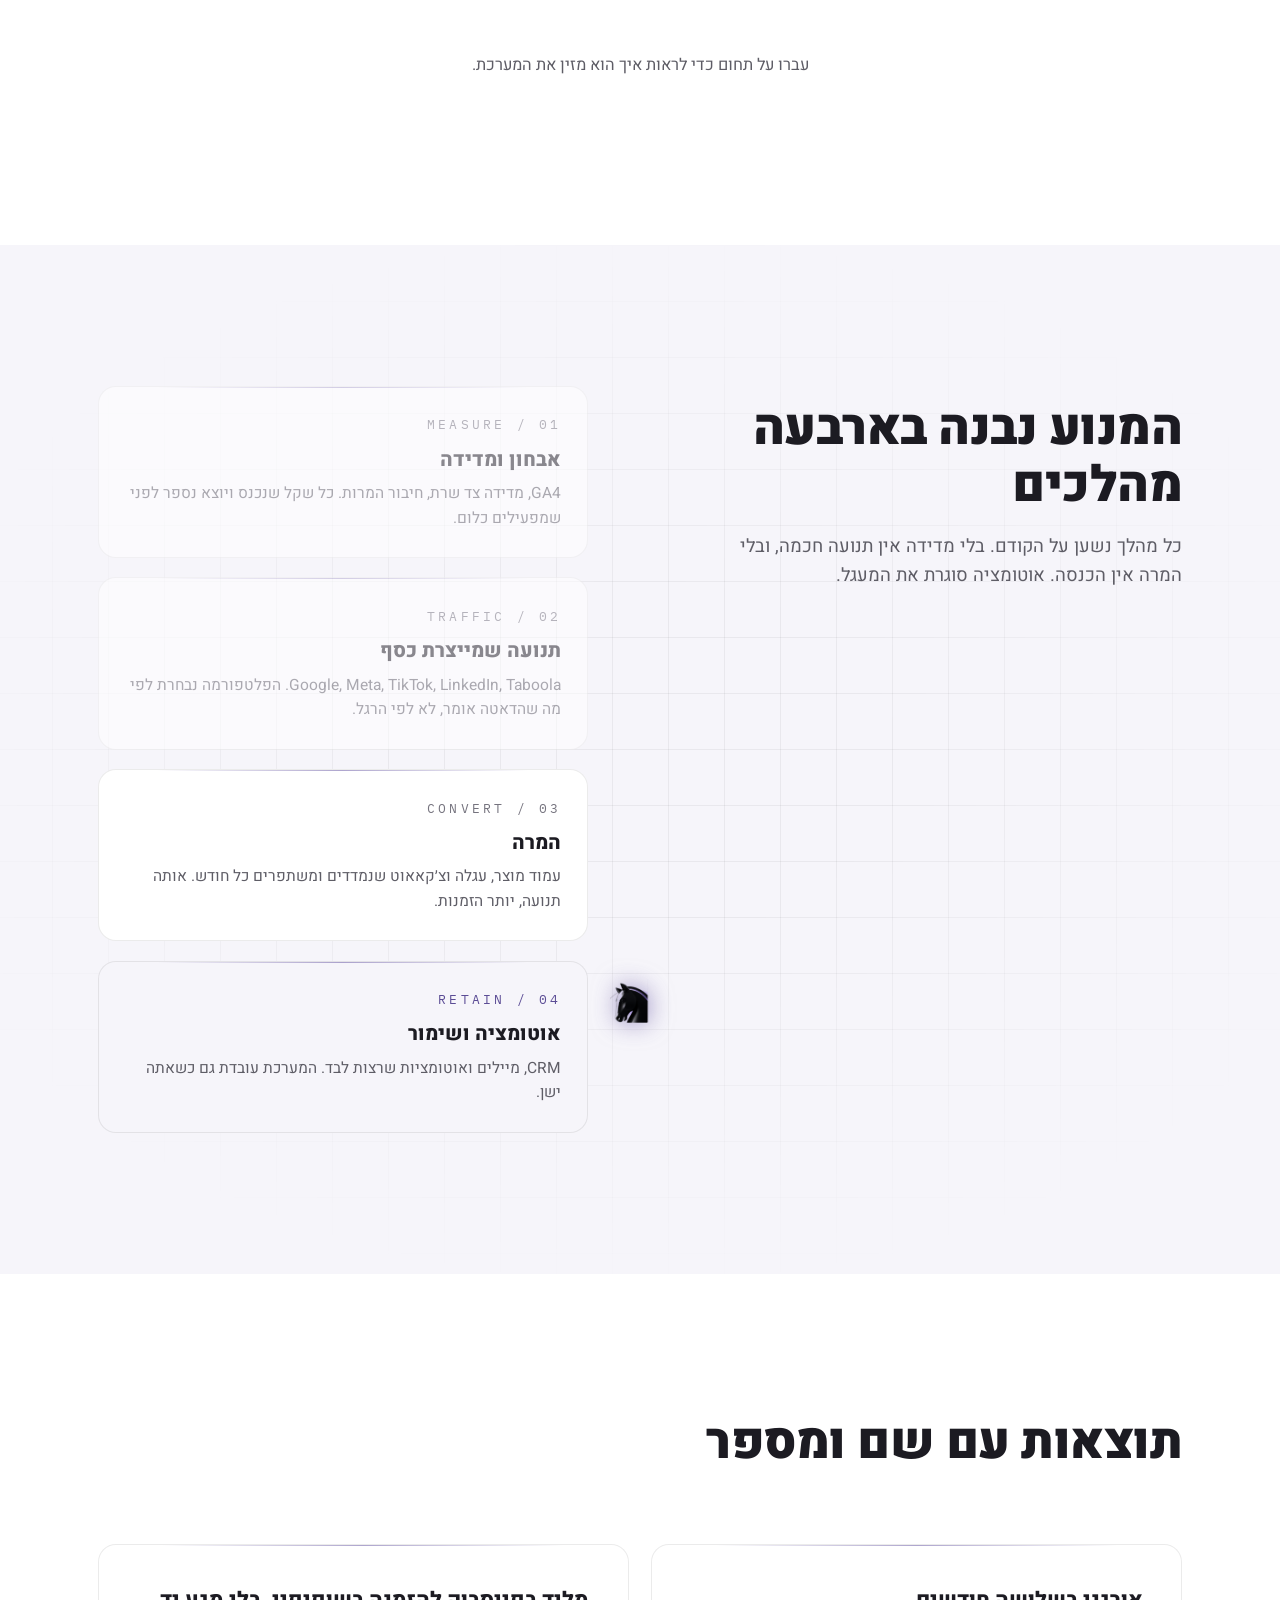
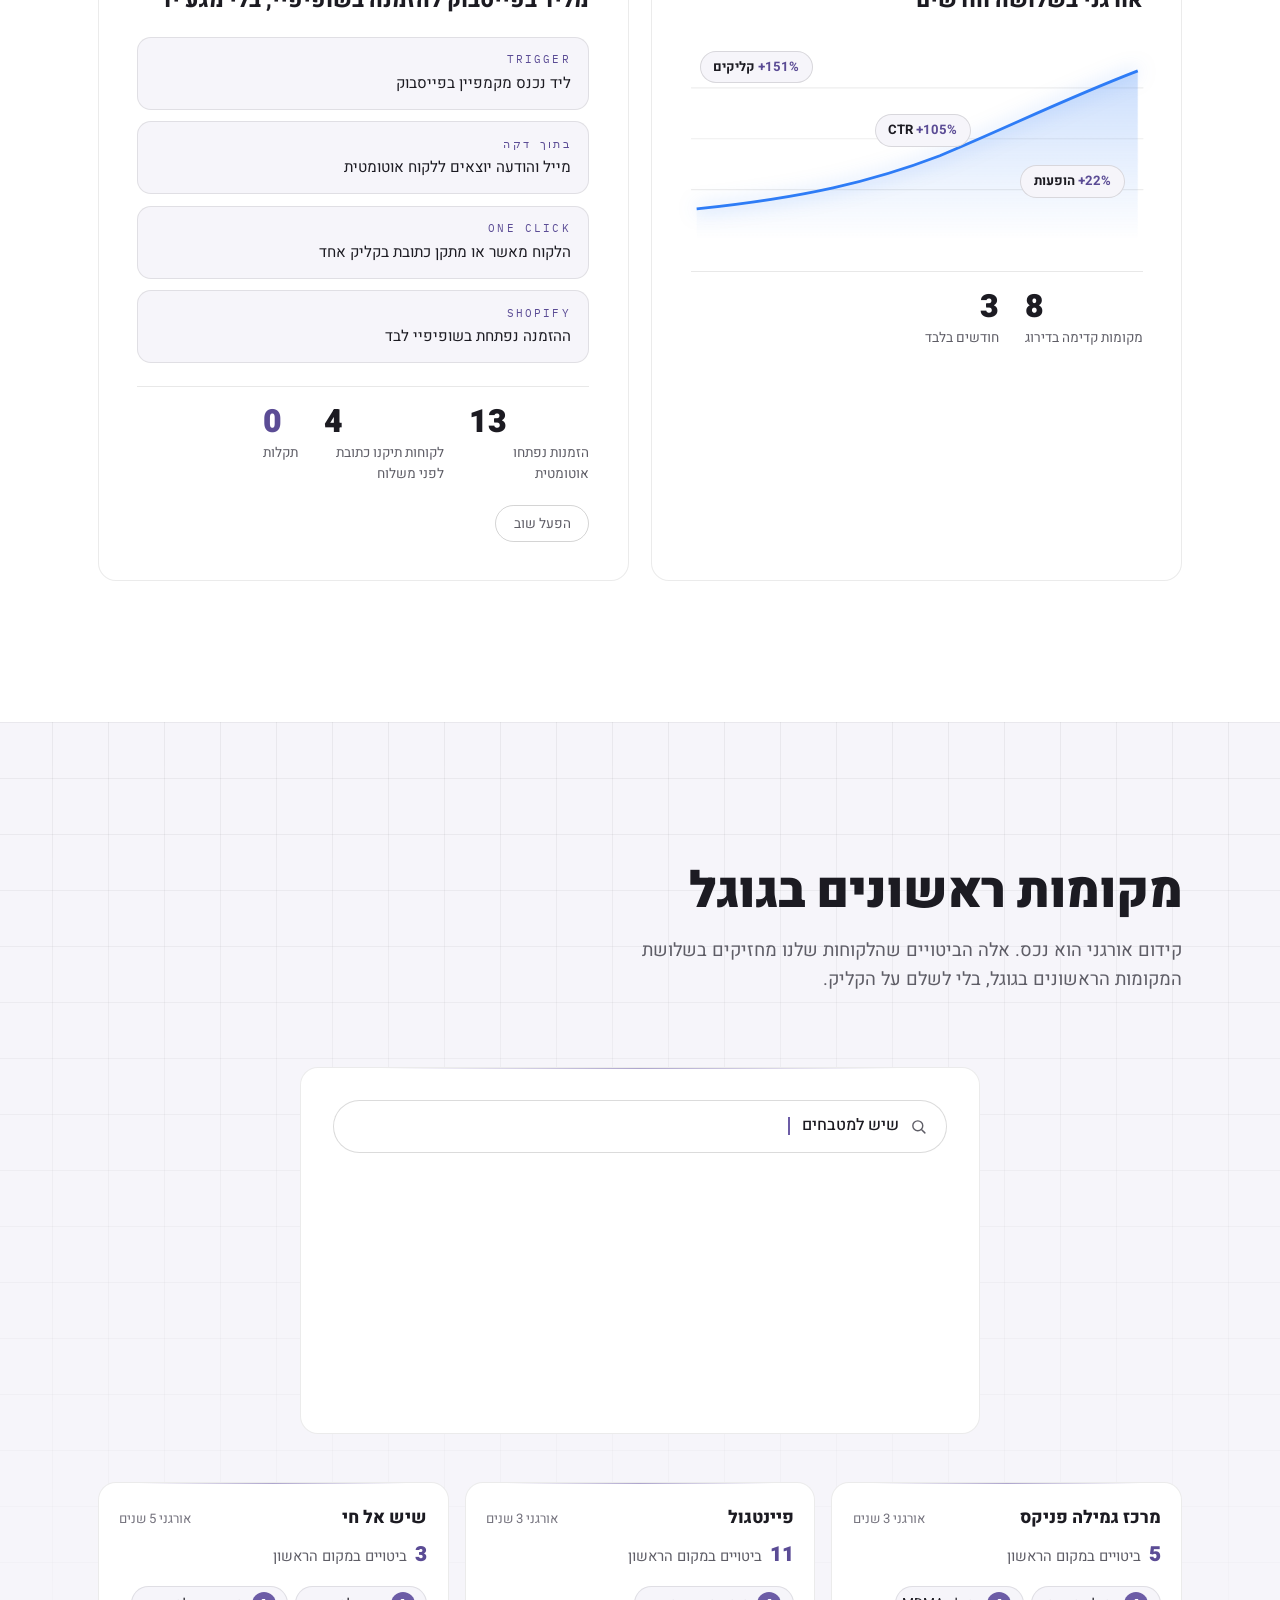
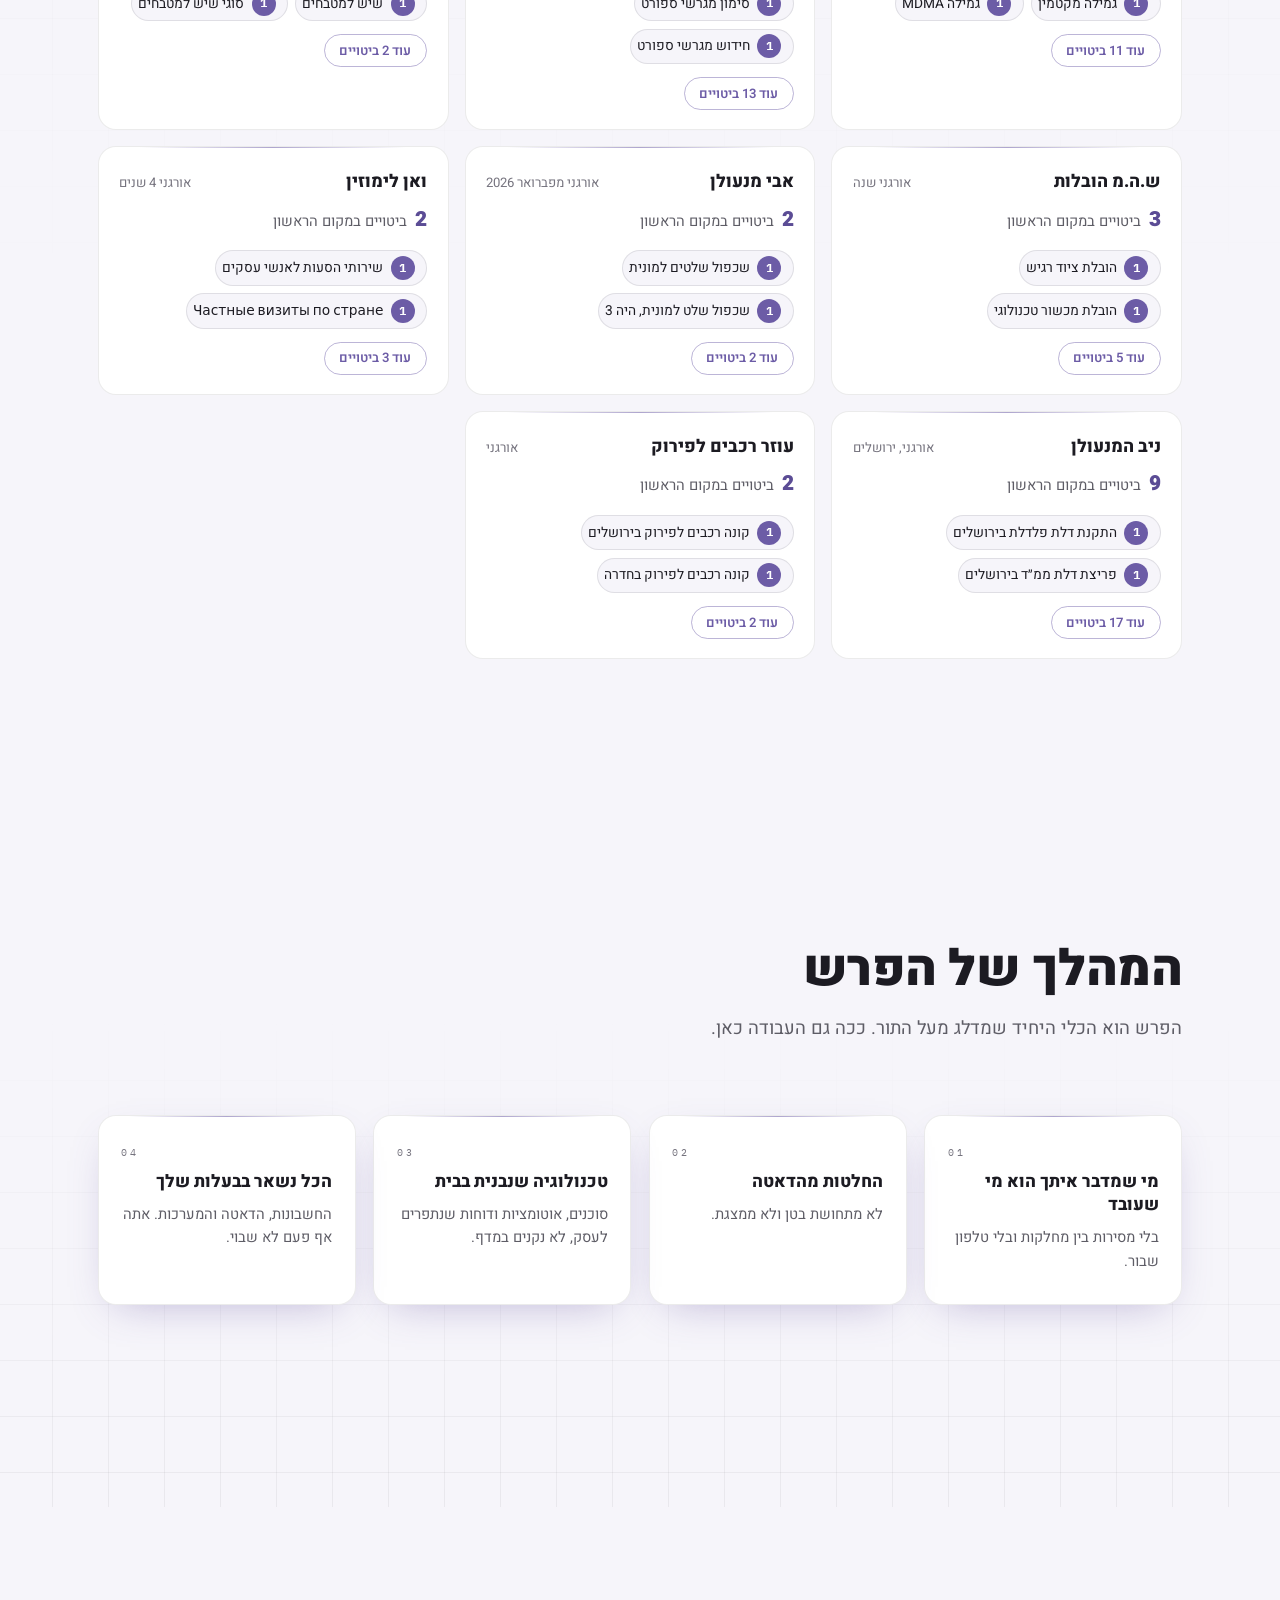
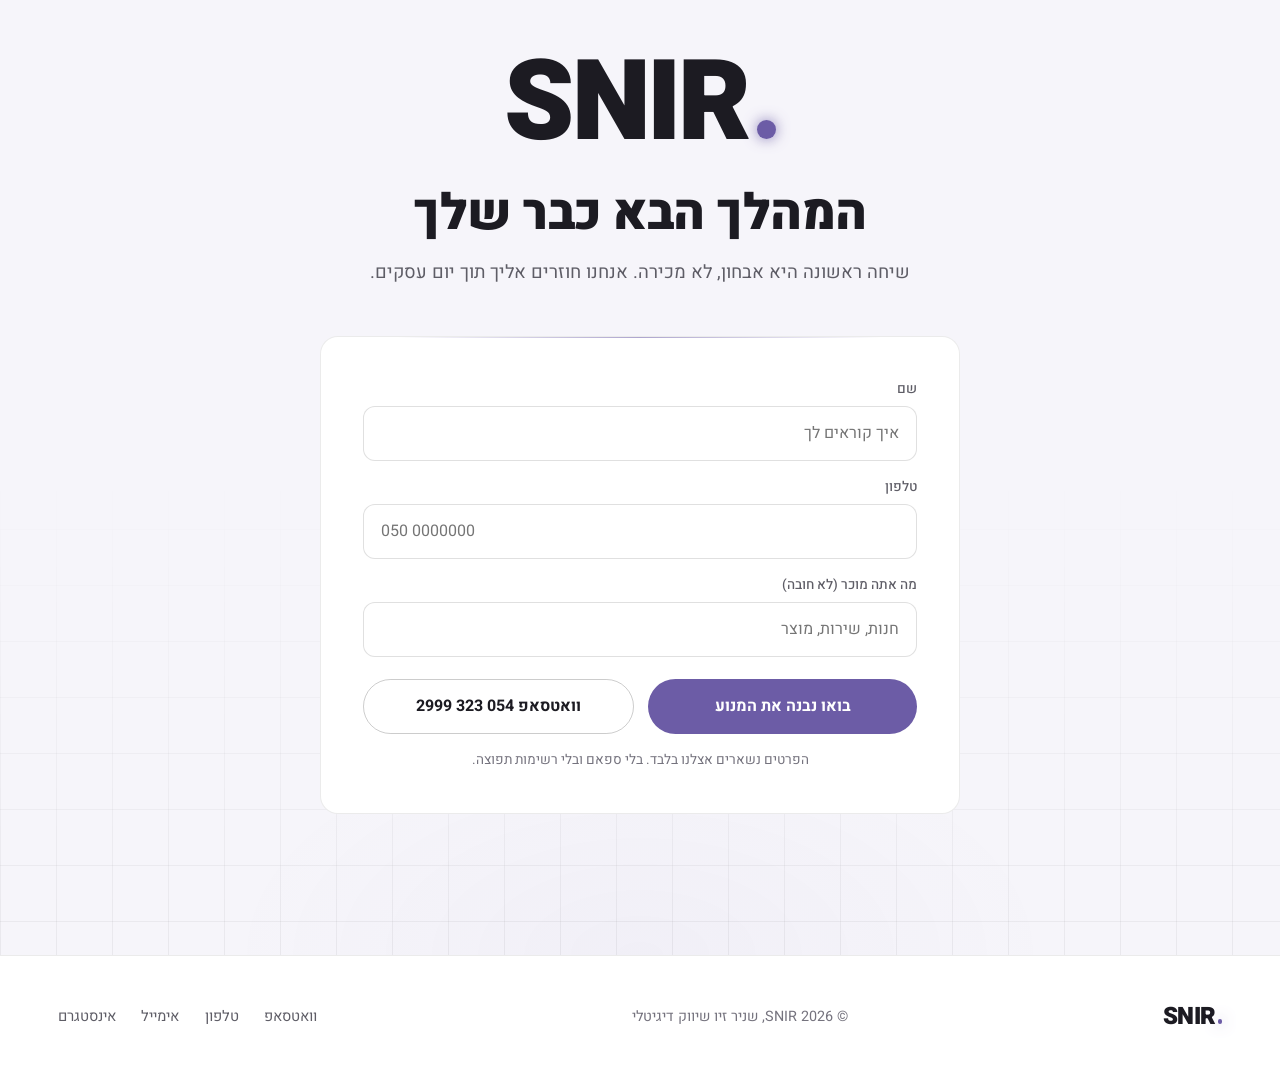
==== commit e1b62ed9: "On-site SEO for brand terms: שניר זיו שיווק דיגיטלי / שניר שיווק דיגיטלי / שניר זיו שיווק (title, me" ====
--- a/index.html
+++ b/index.html
@@ -11,20 +11,22 @@
 
   <meta charset="UTF-8">
   <meta name="viewport" content="width=device-width, initial-scale=1.0">
-  <title>SNIR. · מנוע צמיחה, דאטה ואוטומציה</title>
-  <meta name="description" content="שניר זיו מחבר פרסום ממומן, דאטה, CRO ואוטומציה למערכת אחת שהופכת קליקים להכנסה. מלווה עסקים ומותגים מאז 2014, עם שליטה מלאה בכל המספרים.">
+  <title>שניר זיו שיווק דיגיטלי | PPC, SEO + GEO לעסקים | SNIR</title>
+  <meta name="description" content="שניר שיווק דיגיטלי. שניר זיו מנהל PPC, SEO ו GEO לעסקים מאז 2014, ומחבר פרסום, דאטה, CRO ואוטומציה למערכת אחת שהופכת קליקים להכנסה.">
   <meta name="theme-color" content="#FFFFFF">
   <link rel="canonical" href="https://snirdote.co.il/">
   
   <meta property="og:type" content="website">
   <meta property="og:url" content="https://snirdote.co.il/">
-  <meta property="og:title" content="SNIR. · מנוע צמיחה, דאטה ואוטומציה">
-  <meta property="og:description" content="קמפיינים הם רק ההתחלה. פרפורמנס, דאטה, CRO ואוטומציה במערכת אחת, מהקליק ועד להכנסה.">
+  <meta property="og:title" content="שניר זיו שיווק דיגיטלי | SNIR">
+  <meta property="og:description" content="שניר שיווק דיגיטלי. שניר זיו מנהל PPC, SEO ו GEO לעסקים מאז 2014, ומחבר פרסום, דאטה, CRO ואוטומציה למערכת אחת שהופכת קליקים להכנסה.">
   <meta property="og:image" content="https://snirdote.co.il/assets/brand/snir-seal.png">
   <meta property="og:locale" content="he_IL">
   <meta property="og:site_name" content="SNIR">
-  <meta property="og:image:alt" content="החותם של SNIR, פרש שחמט בתוך עיגול">
+  <meta property="og:image:alt" content="שניר זיו שיווק דיגיטלי, החותם של SNIR">
   <meta name="twitter:card" content="summary_large_image">
+  <meta name="twitter:title" content="שניר זיו שיווק דיגיטלי | SNIR">
+  <meta name="twitter:description" content="שניר שיווק דיגיטלי. שניר זיו מנהל PPC, SEO ו GEO לעסקים מאז 2014, ומחבר פרסום, דאטה, CRO ואוטומציה למערכת אחת שהופכת קליקים להכנסה.">
   <link rel="icon" type="image/png" href="assets/brand/favicon.png">
   <link rel="preconnect" href="https://fonts.googleapis.com">
   <link rel="preconnect" href="https://fonts.gstatic.com" crossorigin>
@@ -489,7 +491,8 @@
 <script type="application/ld+json">
 {"@context":"https://schema.org","@graph":[
  {"@type":["Organization","ProfessionalService"],"@id":"https://snirdote.co.il/#org",
-  "name":"SNIR","url":"https://snirdote.co.il/",
+  "name":"SNIR","alternateName":["שניר זיו שיווק דיגיטלי","שניר שיווק דיגיטלי","שניר זיו שיווק"],"url":"https://snirdote.co.il/",
+  "description":"שניר שיווק דיגיטלי. שניר זיו מנהל PPC, SEO ו GEO לעסקים מאז 2014, ומחבר פרסום, דאטה, CRO ואוטומציה למערכת אחת שהופכת קליקים להכנסה.",
   "logo":"https://snirdote.co.il/assets/brand/snir-seal.png",
   "image":"https://snirdote.co.il/assets/brand/snir-seal.png",
   "telephone":"+972543232999","email":"hello@snirdote.co.il",
@@ -497,7 +500,7 @@
   "sameAs":["https://instagram.com/snir.studio"],
   "founder":{"@id":"https://snirdote.co.il/#snir"}},
  {"@type":"Person","@id":"https://snirdote.co.il/#snir",
-  "name":"שניר זיו","jobTitle":"מייסד SNIR",
+  "name":"שניר זיו","alternateName":"Snir Ziv","jobTitle":"מייסד SNIR, שיווק דיגיטלי",
   "worksFor":{"@id":"https://snirdote.co.il/#org"}}
 ]}
 </script>
@@ -590,13 +593,13 @@
   <section id="founder">
     <div class="wrap">
       <div class="sec-head reveal">
-        <h2>האיש מאחורי הנקודה</h2>
+        <h2>שניר זיו, האיש מאחורי הנקודה</h2>
       </div>
       <div class="card kcard reveal">
-        <img class="favatar" src="assets/founder/snir.jpg" alt="שניר זיו" width="160" height="160" loading="lazy" decoding="async">
+        <img class="favatar" src="assets/founder/snir.jpg" alt="שניר זיו, שיווק דיגיטלי" width="160" height="160" loading="lazy" decoding="async">
         <div>
           <h3 style="font-size:1.6rem;font-weight:900">שניר זיו</h3>
-          <div class="role">מייסד SNIR. לשעבר הבעלים של משרד הפרסום IMS</div>
+          <div class="role">מייסד SNIR, שיווק דיגיטלי. לשעבר הבעלים של משרד הפרסום IMS</div>
           <blockquote>אנחנו לא מוכרים שעות. אנחנו בונים מכונה שעובדת בשבילך.</blockquote>
           <p class="lead">מאז 2014 שניר בונה מנועי צמיחה לעסקים. הוא רואה קמפיין או גרף ומבין בדקות איפה הבעיה. בונה את הטכנולוגיה שסוגרת אותה ונשאר עד שהמספר זז.</p>
           <p class="lead" style="margin-top:.6rem">נשוי ואבא לשני ילדים, גר בלב תל אביב. המשרד שלנו בשכונת נגה ביפו. גולש ומתאגרף.</p>
@@ -863,7 +866,7 @@
 
 <footer>
   <a href="#top" class="brand">SNIR<span class="dot"></span></a>
-  <span style="color:var(--mute);font-size:.9rem">© 2026 SNIR</span>
+  <span style="color:var(--mute);font-size:.9rem">© 2026 SNIR, שניר זיו שיווק דיגיטלי</span>
   <div class="links">
     <a href="https://wa.me/972543232999" target="_blank" rel="noopener">וואטסאפ</a>
     <a href="tel:+972543232999">טלפון</a>
